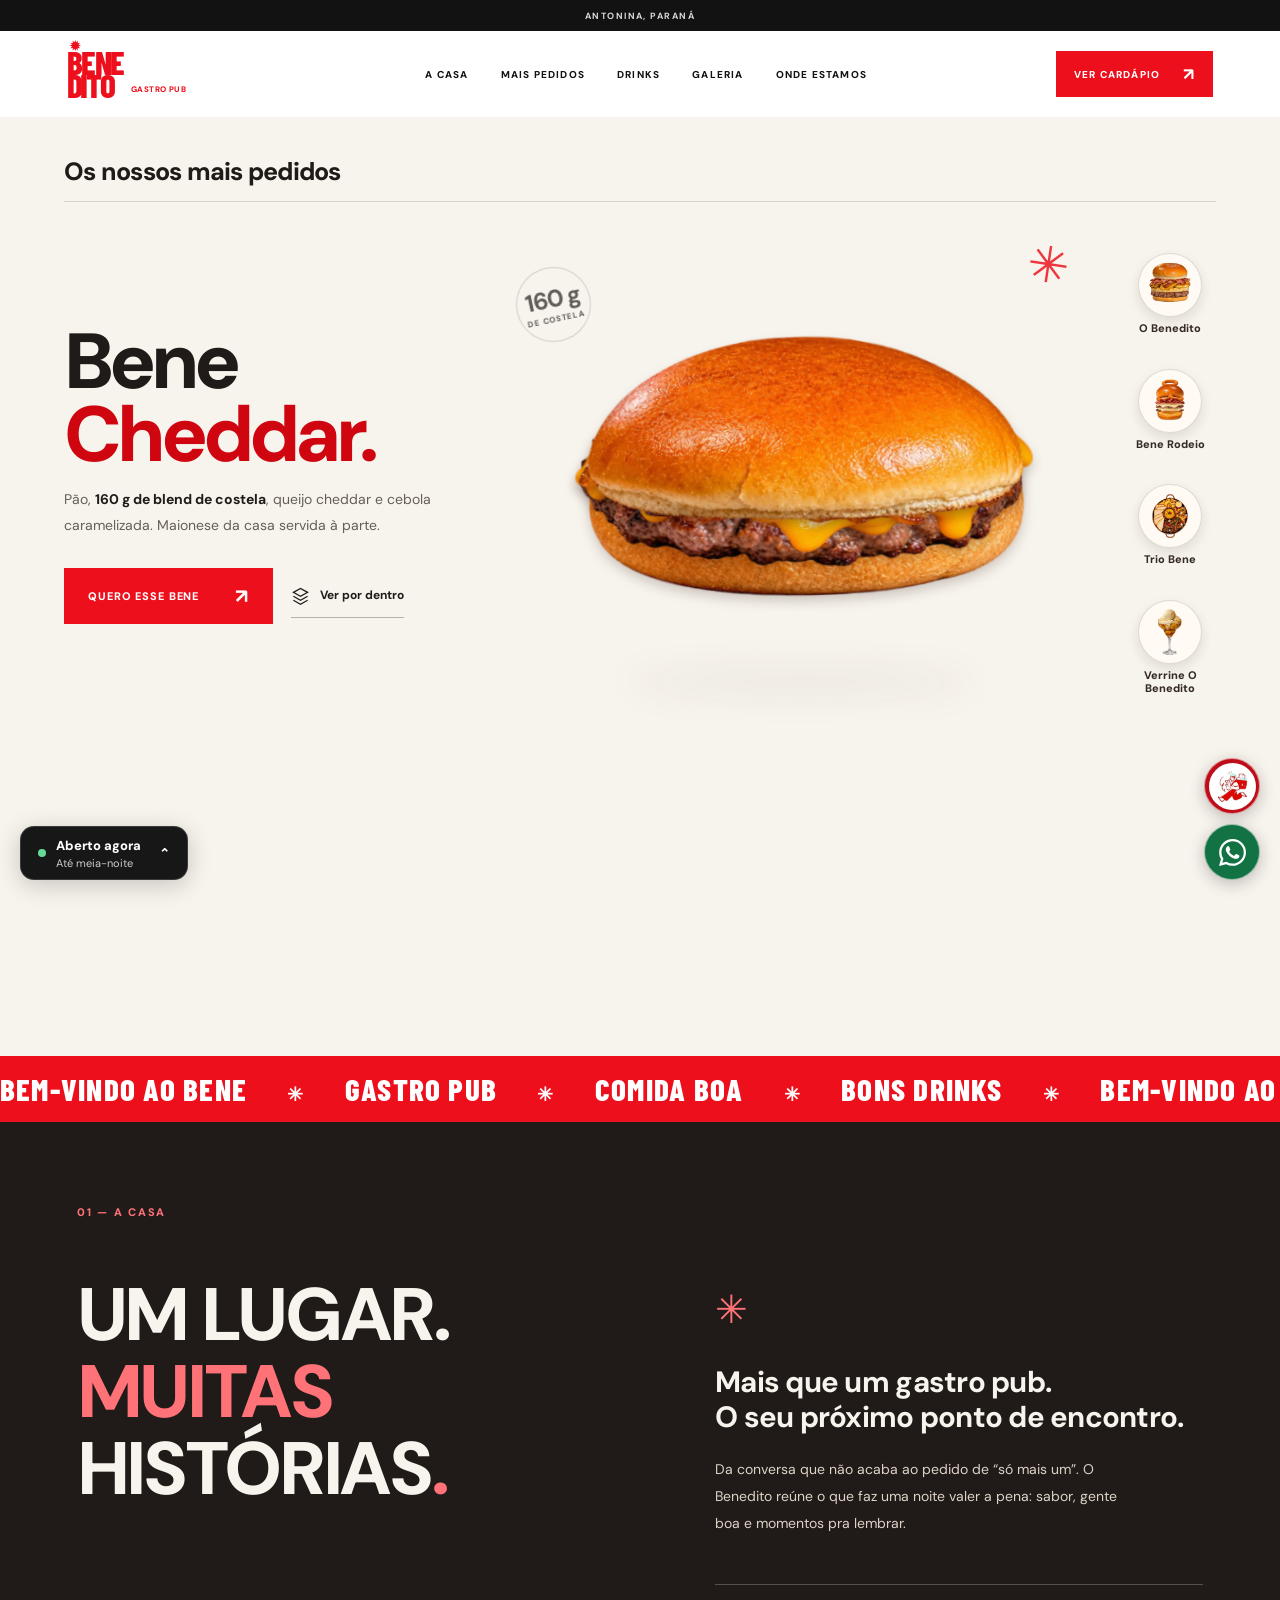
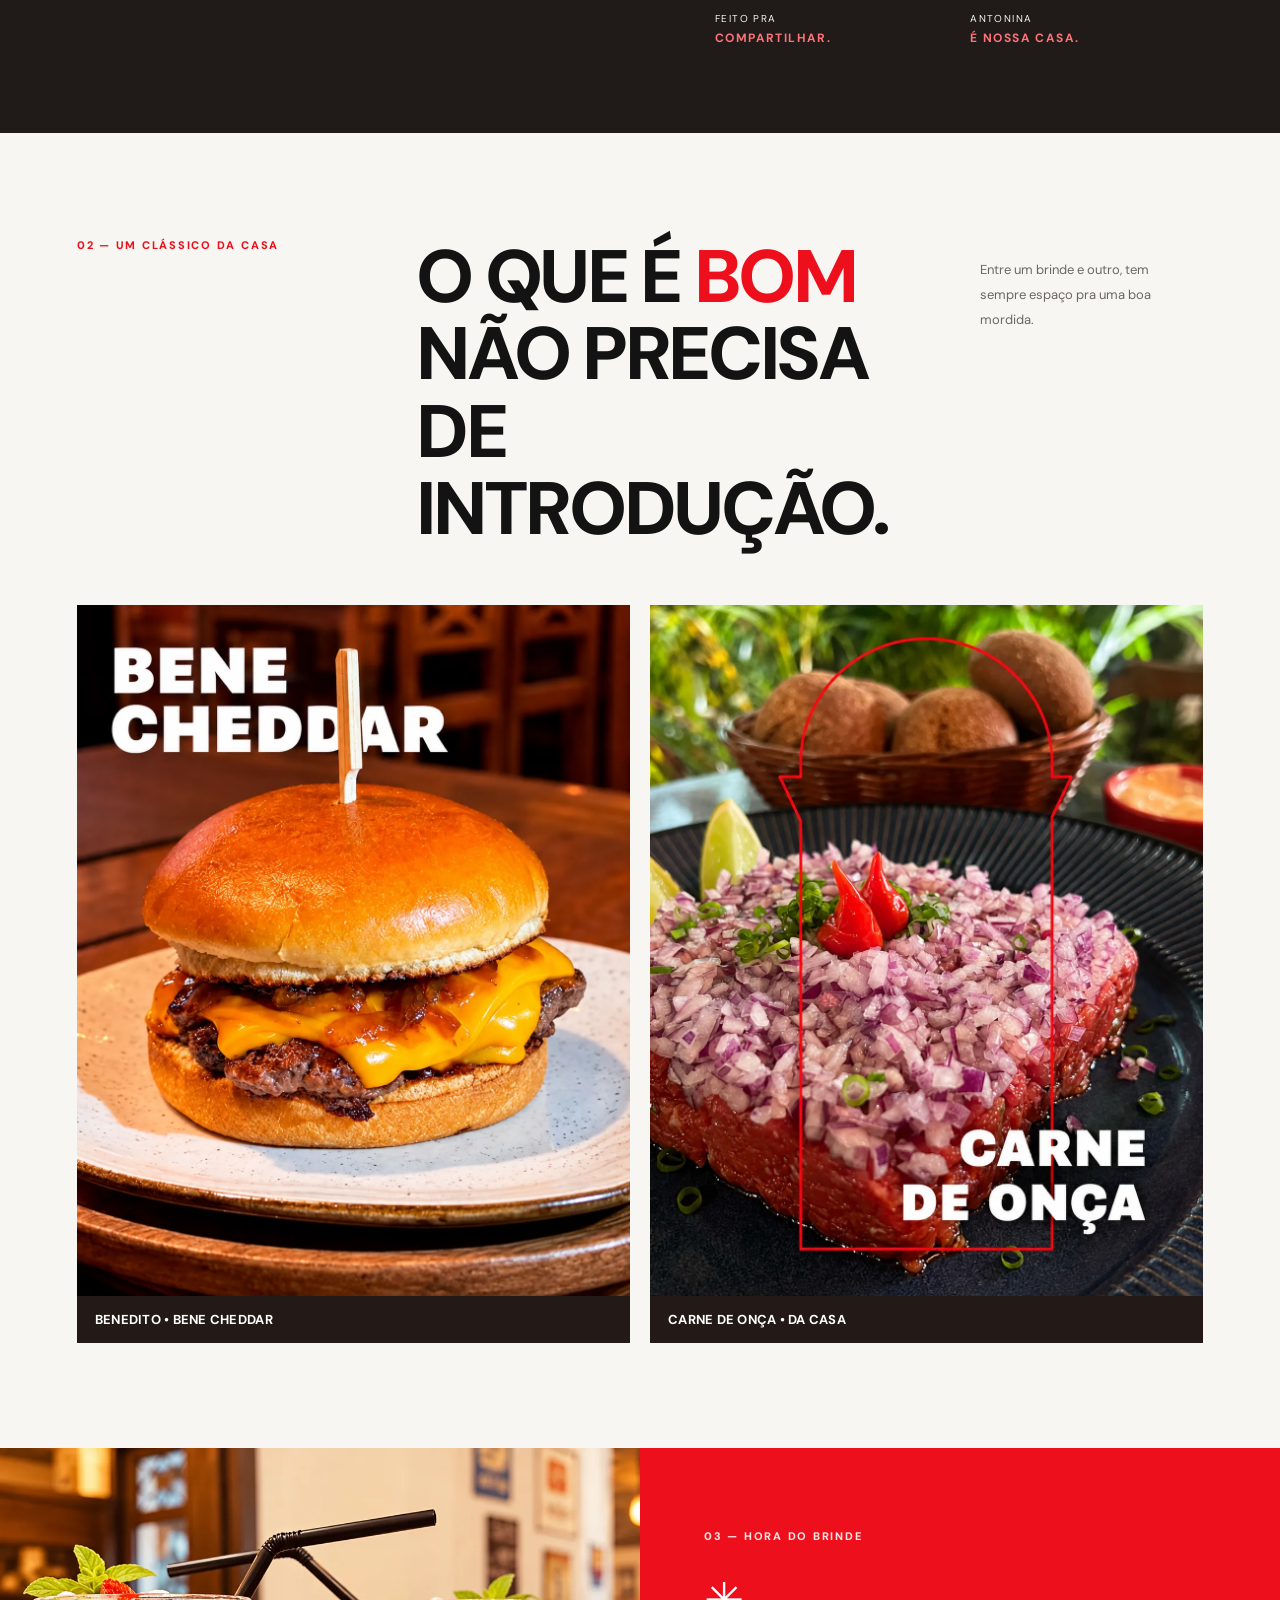
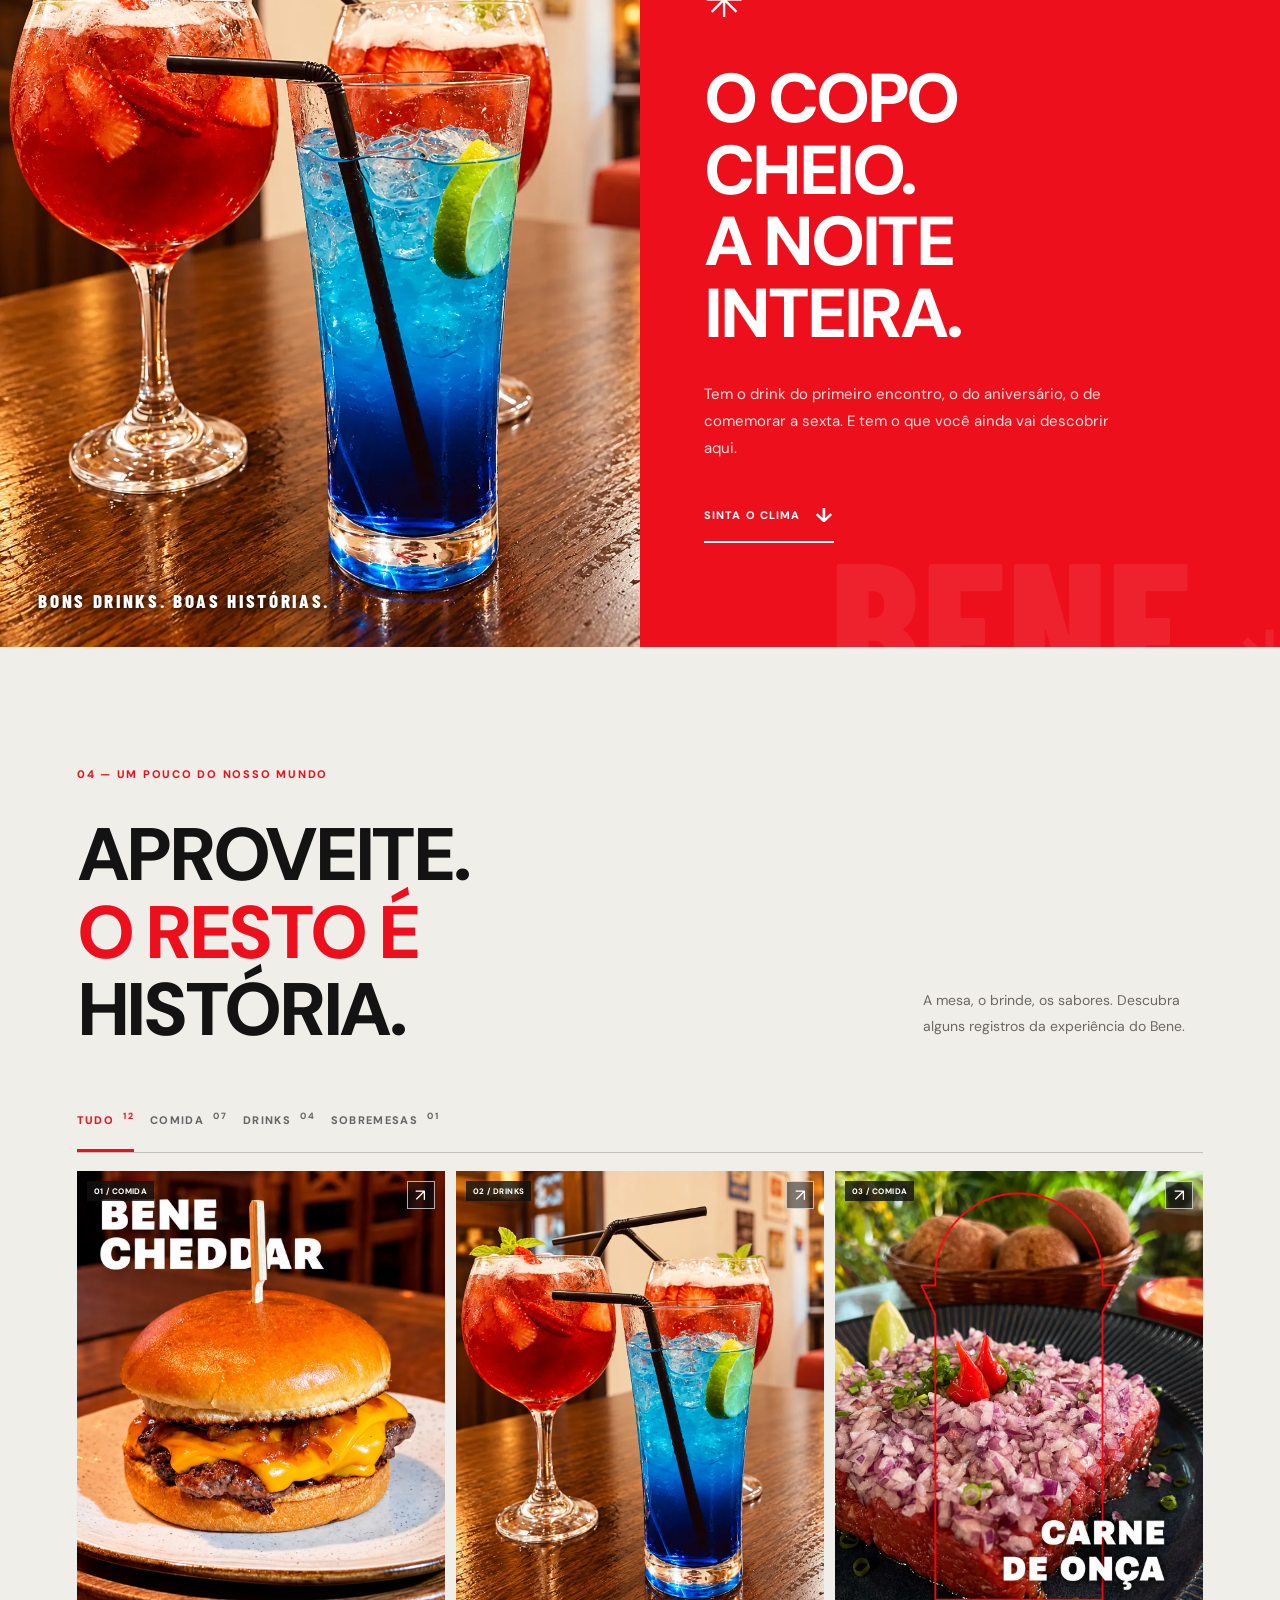
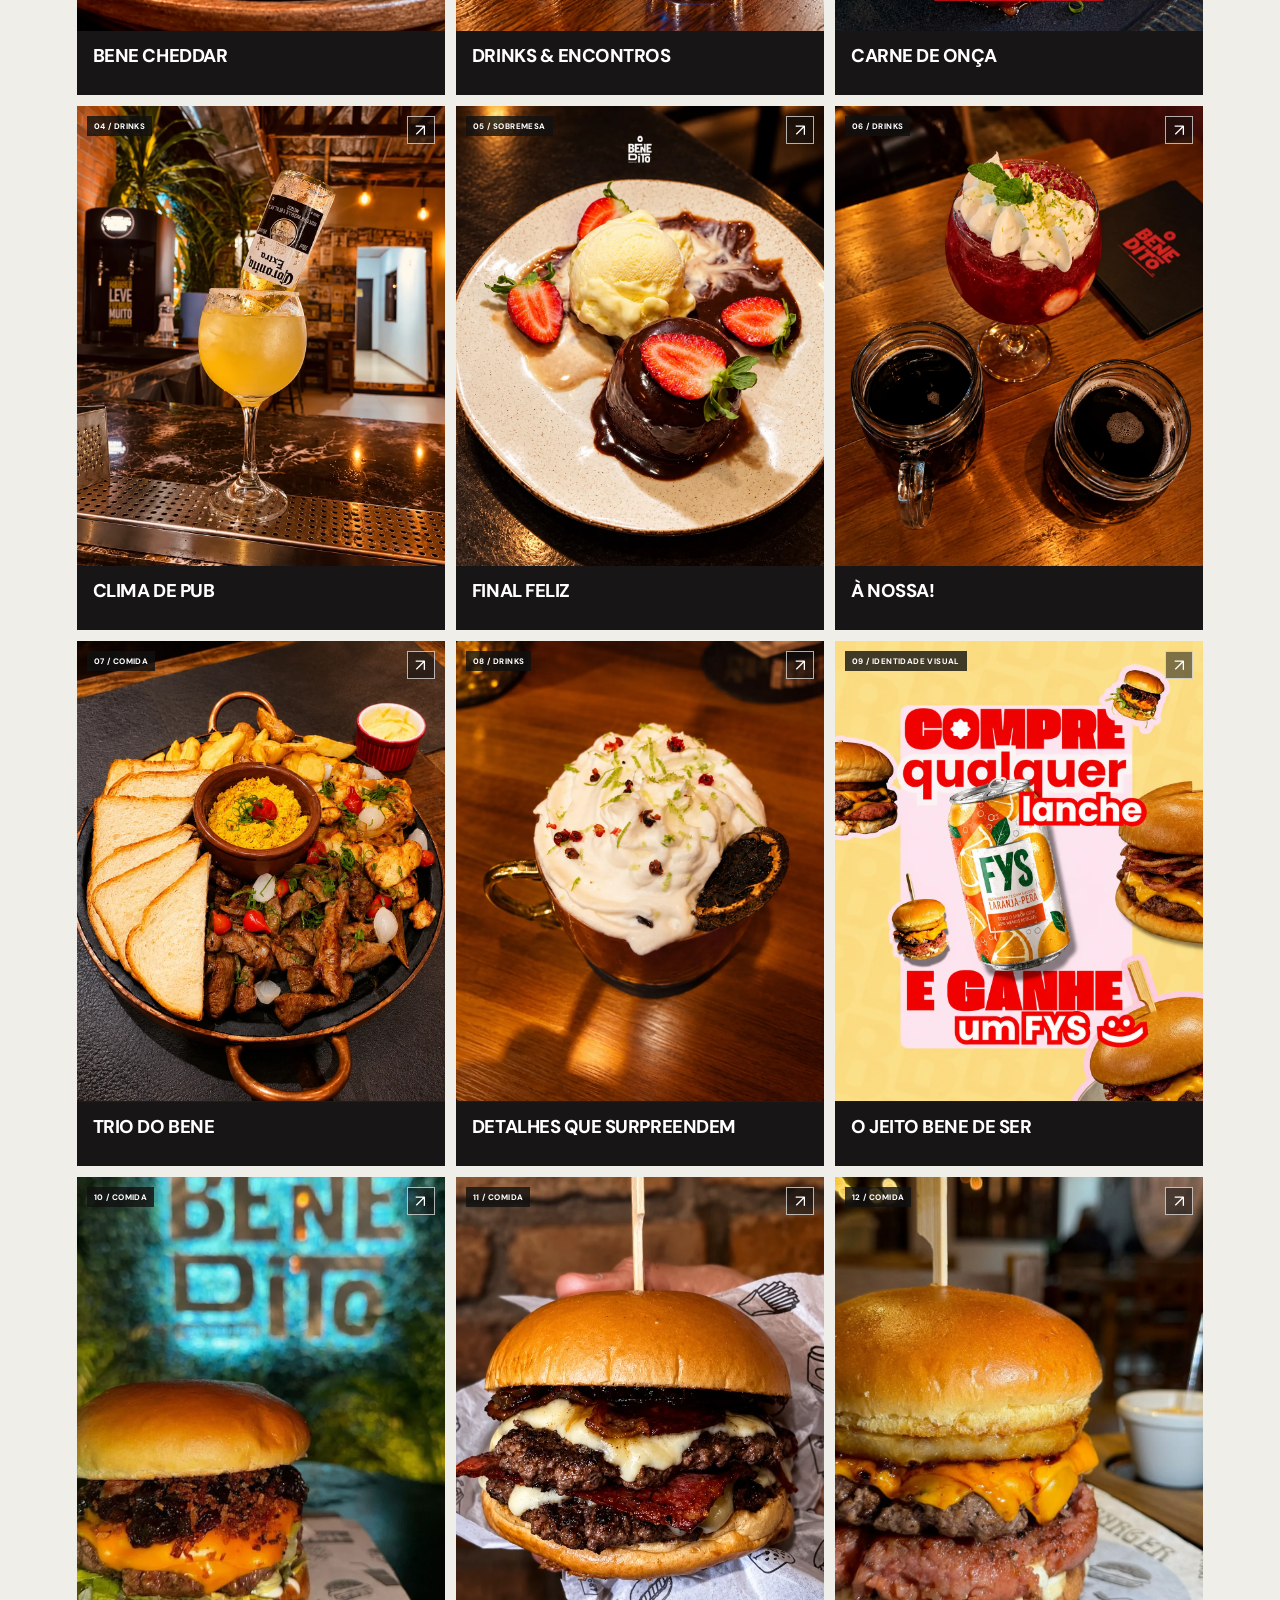
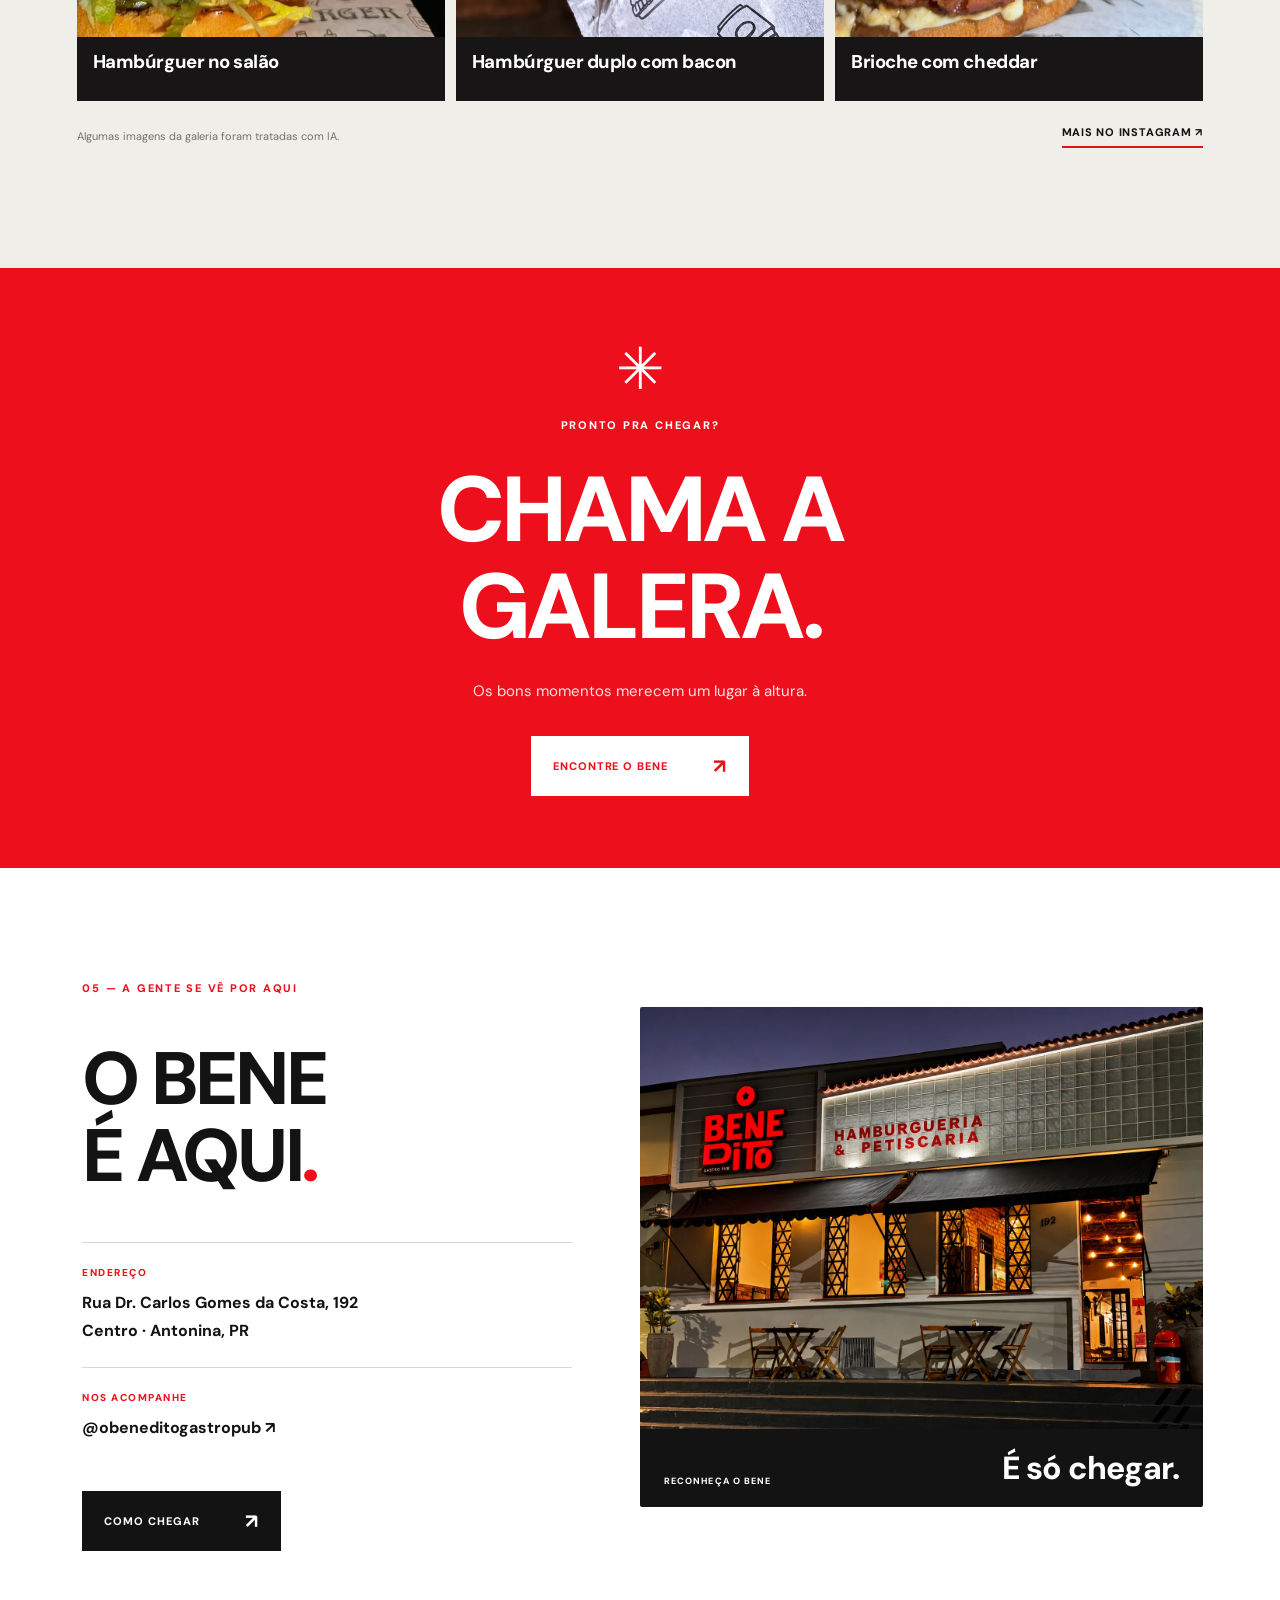
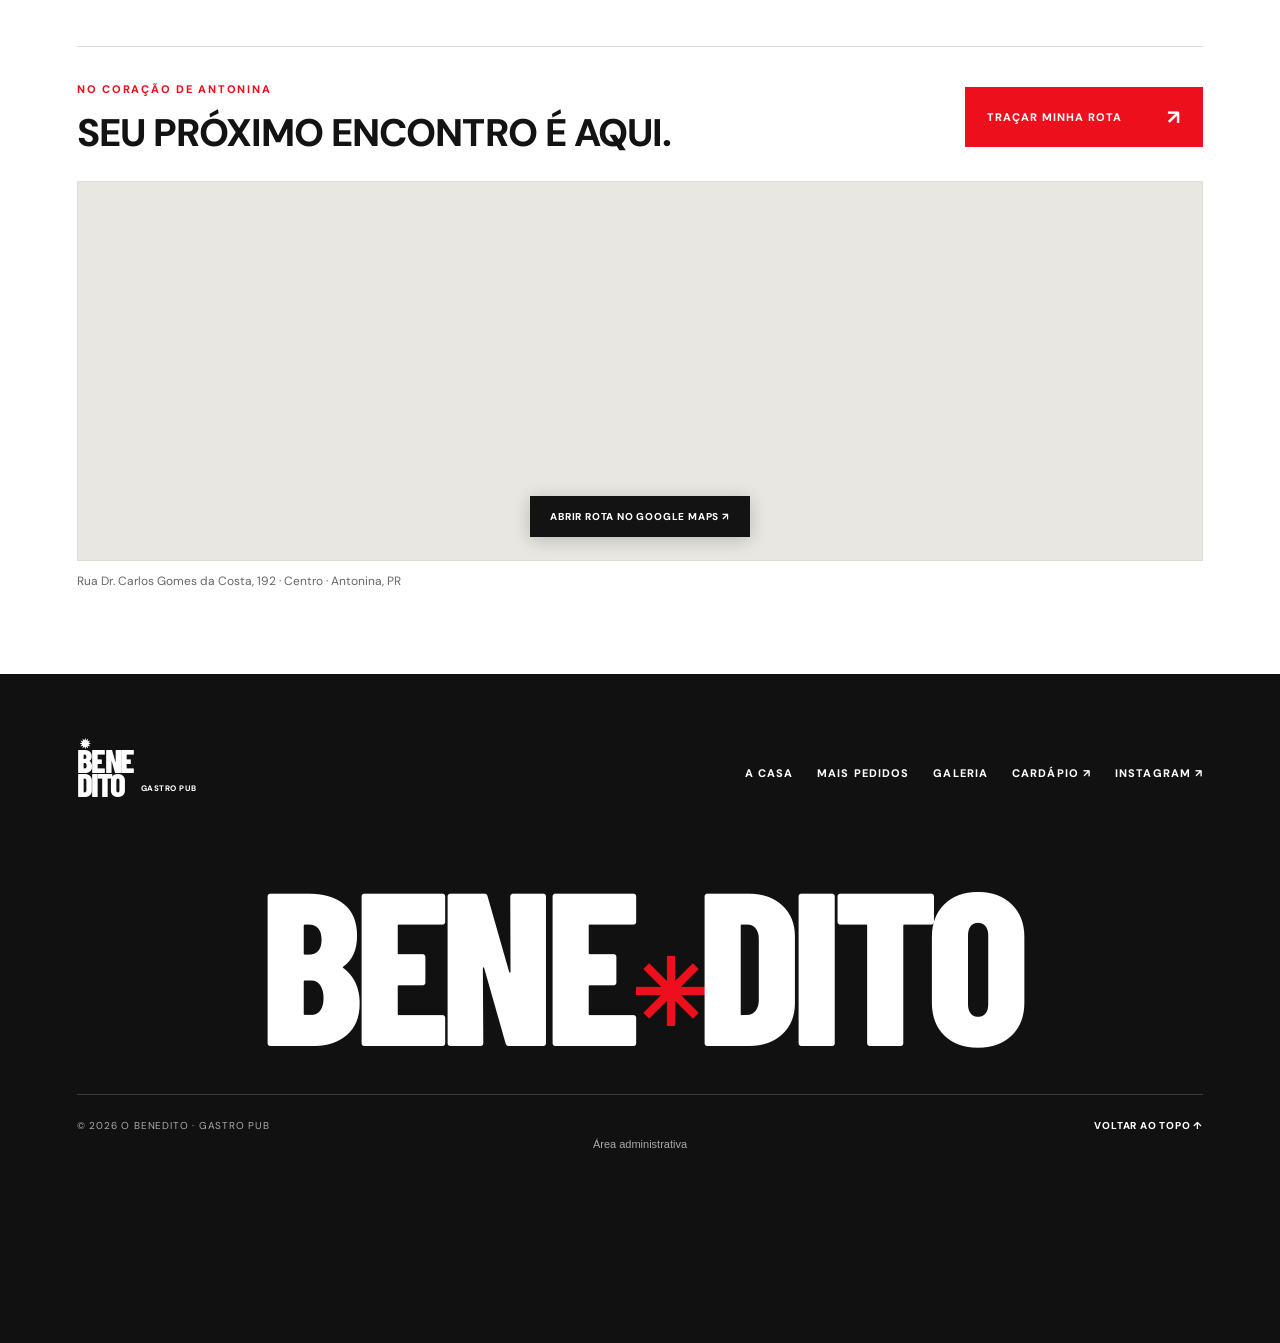
==== index.html @ 41cb0b4a "feat: add gallery framing to uploads and existing photos" ====
<!doctype html><html lang="pt-BR"><head><meta charset="UTF-8"><link rel="preload" as="image" href="assets/bene-cheddar-montado.webp" fetchpriority="high"><link rel="preload" as="image" href="assets/bene-cheddar-camadas.webp"><meta name="viewport" content="width=device-width,initial-scale=1"><meta name="description" content="Conheça os hambúrgueres, porções e drinks do O Benedito Gastro Pub em Antonina. Confira o cardápio e o delivery em Antonina e Morretes."><meta name="theme-color" content="#ed101c"><title>O Benedito — Gastro Pub em Antonina</title><style>
@font-face {
  font-family: 'Barlow Condensed';
  font-style: normal;
  font-weight: 800;
  font-display: swap;
  src: url("assets/barlow-condensed-800.ttf") format('truetype');
}
@font-face {
  font-family: 'DM Sans';
  font-style: normal;
  font-weight: 400;
  font-display: swap;
  src: url("assets/dm-sans-400.ttf") format('truetype');
}
@font-face {
  font-family: 'DM Sans';
  font-style: normal;
  font-weight: 700;
  font-display: swap;
  src: url("assets/dm-sans-700.ttf") format('truetype');
}
@font-face {
  font-family: 'DM Sans';
  font-style: normal;
  font-weight: 800;
  font-display: swap;
  src: url("assets/dm-sans-800.ttf") format('truetype');
}
:root{--red:#ed101c;--red-dark:#cf0610;--off:#f7f6f2;--white:#fff;--black:#141313;--muted:#666363;--barlow:'Barlow Condensed','Arial Narrow',Impact,sans-serif;--sans:'DM Sans',Arial,sans-serif}*{box-sizing:border-box}html{scroll-behavior:smooth;scroll-padding-top:82px}body{background:var(--off);color:var(--black);margin:0;font-family:var(--sans);-webkit-font-smoothing:antialiased}body:has(dialog[open]){overflow:hidden}h1,h2,h3,p,figure{margin:0}img{display:block;width:100%;height:100%;object-fit:cover}a{text-decoration:none;color:inherit}button{font:inherit;cursor:pointer}button:focus-visible,a:focus-visible{outline:3px solid var(--red);outline-offset:4px}::selection{background:var(--red);color:white}.location-bar{height:31px;background:#121212;color:#d9d9d9;display:flex;align-items:center;justify-content:center;gap:18px;font-size:9px;font-weight:700;letter-spacing:.16em}.topbar{height:86px;padding:0 5.2%;background:#fff;display:flex;align-items:center;justify-content:space-between;gap:35px;position:relative;z-index:20}.brand{position:relative;display:flex;align-items:center;width:170px;flex-shrink:0;color:var(--red);gap:7px}.brand strong{font-family:var(--barlow);font-weight:900;font-size:33px;letter-spacing:-.045em;line-height:.71}.brand strong span{letter-spacing:-.065em}.brand small{font-size:8px;font-weight:900;line-height:1.15;letter-spacing:.06em;align-self:flex-end;padding-bottom:3px}.brand-bullet{position:absolute;top:-15px;left:2px;font-size:15px}.nav{display:flex;gap:clamp(14px,2.5vw,41px);align-items:center}.nav a,.nav-order{font-size:10px;letter-spacing:.12em;font-weight:800;white-space:nowrap}.nav a:hover,.footer-nav a:hover{color:var(--red)}.nav-order{display:flex;align-items:center;gap:23px;padding:12px 18px;min-height:43px;background:var(--red);color:white}.nav-order span{font-size:17px}.nav-order:hover,.btn-red:hover{background:var(--red-dark)}.menu-toggle{display:none;border:0;background:transparent;width:40px;height:40px;padding:8px}.menu-toggle span{display:block;height:2px;width:25px;background:var(--black);margin:5px auto}.hero{min-height:700px;height:min(760px,calc(100vh - 117px));background:#1b100d;position:relative;color:white;isolation:isolate;display:flex;align-items:center;overflow:hidden}.hero-bg,.hero-shadow{position:absolute;inset:0}.hero-bg{z-index:-3;background-image:url("assets/bene-cheddar.webp");background-size:cover;background-position:center 45%;transform:scale(1.01)}.hero-shadow{z-index:-2;background:linear-gradient(90deg,#130a09fa 0%,#130a09ef 24%,#130a09cc 46%,#160d0b67 71%,#1a08051c),linear-gradient(0deg,#140c09b0,transparent 34%)}.hero-rail{position:absolute;top:50%;left:3.2%;font-size:10px;font-weight:800;letter-spacing:.2em;writing-mode:vertical-rl;transform:translateY(-50%) rotate(180deg);display:flex;gap:18px}.hero-rail span{color:var(--red);font-size:17px}.hero-inner{width:min(1170px,100%);margin:0 auto;padding:60px 5% 65px}.eyebrow{font-size:12px;font-weight:800;letter-spacing:.19em}.eyebrow.light{color:#f3cdcc}.eyebrow-stroke{display:inline-block;width:55px;height:2px;background:var(--red);vertical-align:middle;margin-left:10px}.hero h1{font:900 clamp(91px,10.3vw,160px)/.78 var(--barlow);letter-spacing:-.025em;margin:44px 0 36px}.hero h1 span{display:block}.hero h1 .outline{color:transparent;-webkit-text-stroke:2px #fff}.hero-inner>p{font-size:15px;line-height:1.8;max-width:470px;color:#eee1db}.hero-actions{display:flex;align-items:center;gap:36px;margin-top:36px}.btn{display:inline-flex;align-items:center;gap:45px;justify-content:space-between;padding:17px 22px;min-height:58px;font-size:11px;font-weight:800;letter-spacing:.09em;transition:.2s transform,.2s background;white-space:nowrap}.btn:hover{transform:translateY(-2px)}.btn span{font-size:20px}.btn-red{background:var(--red);color:white}.btn-text{font-size:11px;font-weight:800;letter-spacing:.13em}.btn-text:hover{color:#ffa5a7}.hero-bottom{position:absolute;bottom:25px;left:5%;right:5%;display:flex;justify-content:space-between;font-size:10px;font-weight:800;letter-spacing:.13em}.hero-bottom span span{margin-left:14px}.ticker{background:var(--red);color:white;height:66px;overflow:hidden;display:flex;align-items:center}.ticker-track{font:800 31px var(--barlow);letter-spacing:.04em;white-space:nowrap;min-width:2000px;animation:marquee 32s linear infinite}.ticker b{font-size:19px;padding:0 33px}@keyframes marquee{to{transform:translateX(-38%)}}.section{padding:105px max(6%,calc((100vw - 1300px)/2))}.sec-marker{font-size:11px;color:var(--red);font-weight:800;letter-spacing:.16em}.sec-marker.inverse{color:#ff7278}.concept-grid{display:grid;grid-template-columns:1.1fr 1fr;gap:9%;padding-top:57px}.concept h2,.iconic h2,.gallery h2,.visit h2{font:900 clamp(66px,7.6vw,118px)/.84 var(--barlow);letter-spacing:-.023em}.concept h2 span,.iconic h2 span,.gallery h2 span{color:var(--red)}.period{color:var(--red)}.concept-right{padding-top:8px}.tiny-symbol{font-size:39px;color:var(--red)}.concept h3{font:700 clamp(24px,2.3vw,33px)/1.25 var(--barlow);margin:30px 0 20px;letter-spacing:0}.concept-right>p{line-height:1.95;color:#63605c;font-size:14px;max-width:420px}.concept-stats{margin-top:47px;padding-top:25px;border-top:1px solid #ccc8c4;display:grid;grid-template-columns:1fr 1fr;gap:22px;font-size:10px;letter-spacing:.14em;line-height:1.8}.concept-stats strong{color:var(--red);font-size:12px}.signature{display:grid;grid-template-columns:49% 51%;background:#121212;color:#fff;min-height:750px}.signature-copy{padding:93px 11% 47px 14%;display:flex;flex-direction:column;align-items:flex-start}.signature h2{font:900 clamp(75px,8vw,130px)/.83 var(--barlow);letter-spacing:-.02em;margin:70px 0 33px}.signature h2 em{font-style:normal;color:var(--red)}.signature-copy>p{max-width:410px;line-height:1.85;color:#d2cfce;font-size:15px}.under-link{display:inline-flex;align-items:center;gap:35px;border-bottom:2px solid var(--red);font-size:11px;font-weight:800;letter-spacing:.1em;padding:8px 0 11px;margin-top:30px}.under-link span{font-size:20px}.signature-bottom{margin-top:auto;padding-top:35px;font-size:10px;letter-spacing:.17em;color:#aaa}.signature-bottom span{color:var(--red);margin-left:17px}.signature-media{min-height:730px;position:relative;overflow:hidden}.signature-media img{filter:saturate(.97);object-position:center 51%}.image-stamp{background:var(--red);color:white;position:absolute;top:53px;left:-64px;border-radius:50%;width:140px;height:140px;display:grid;place-content:center;text-align:center;font:800 16px/.99 var(--barlow);transform:rotate(-14deg)}.image-stamp i{font-size:32px;font-style:normal}.media-label{position:absolute;bottom:25px;right:28px;color:white;font:800 15px var(--barlow);letter-spacing:.16em;text-shadow:0 1px 6px black}.iconic-head{display:grid;grid-template-columns:1fr 1.7fr .7fr;gap:20px;align-items:start}.iconic h2{font-size:clamp(61px,6.2vw,95px)}.iconic-head>p{font-size:13px;color:#6b6862;line-height:1.9;max-width:200px;margin-top:20px}.iconic-cards{display:grid;grid-template-columns:1.1fr .9fr;gap:20px;margin-top:58px}.iconic-cards figure{position:relative;height:620px;overflow:hidden;background:#231a17}.iconic-main img{object-position:center center}.iconic-alt img{object-position:center 52%}.iconic-cards figcaption{position:absolute;bottom:22px;left:24px;font:800 15px var(--barlow);color:white;letter-spacing:.13em;text-shadow:0 2px 7px black}.drinks-section{display:grid;grid-template-columns:1fr 1fr;min-height:780px;background:var(--red);color:white}.drinks-cover{position:relative;overflow:hidden}.drinks-cover img{object-position:center 50%}.drinks-cover-label{position:absolute;bottom:35px;left:6%;right:6%;font:800 19px var(--barlow);letter-spacing:.14em;text-shadow:0 1px 6px black}.drinks-copy{padding:81px 12% 70px 11%;position:relative;overflow:hidden}.drinks-copy .sec-marker{color:#ffe4e2}.drinks-asterisk{display:block;font-size:48px;margin:26px 0 0}.drinks-copy h2{font:900 clamp(71px,7vw,109px)/.86 var(--barlow);letter-spacing:-.02em;margin:31px 0}.drinks-copy h2 em{font-style:normal;color:transparent;-webkit-text-stroke:2px white}.drinks-copy>p{max-width:425px;line-height:1.8;font-size:15px;color:#ffe0db}.drinks-copy .under-link{border-color:white}.drinks-noise{position:absolute;bottom:-90px;right:-25px;font:900 15vw var(--barlow);color:#ffffff14;pointer-events:none}.drinks-noise span{font-size:7vw}.gallery{background:#f0eee9;padding-top:120px;padding-bottom:120px}.gallery-top{display:grid;grid-template-columns:1fr 280px;gap:30px;align-items:end}.gallery h2{font-size:clamp(69px,7vw,106px);margin-top:35px}.gallery-top>p{font-size:14px;line-height:1.9;color:#6b6763;padding-bottom:8px}.filters{display:flex;gap:28px;margin:56px 0 18px;border-bottom:1px solid #c5c0bc;overflow-x:auto}.filters button{color:#666;background:transparent;border:0;border-bottom:3px solid transparent;font-weight:800;letter-spacing:.12em;font-size:11px;padding:0 0 17px;white-space:nowrap;min-height:48px}.filters button.selected{color:var(--red);border-bottom-color:var(--red)}.filters sup{font-size:9px;color:inherit;margin-left:5px}.gallery-grid{display:grid;grid-template-columns:repeat(3,1fr);grid-auto-flow:dense;grid-auto-rows:305px;gap:11px}.gallery-tile{border:0;padding:0;position:relative;background:#251b1b;overflow:hidden;color:white;text-align:left}.gallery-tile.large{grid-row:span 2}.gallery-tile[hidden]{display:none}.gallery-grid.filtered .gallery-tile.large{grid-row:span 1}.gallery-tile img{transition:transform .55s;filter:brightness(.9)}.gallery-tile:hover img{transform:scale(1.06)}.gallery-tile:after{content:'';position:absolute;inset:0;background:linear-gradient(0deg,#120b0bae,transparent 54%)}.gallery-tile strong,.gallery-tile .g-index,.gallery-tile .g-expand{position:absolute;z-index:2}.gallery-tile strong{left:20px;right:20px;bottom:23px;font:800 clamp(25px,2.4vw,37px)/.95 var(--barlow)}.gallery-tile .g-index{top:20px;left:20px;font-size:10px;font-weight:800;letter-spacing:.1em}.gallery-tile .g-expand{right:15px;top:15px;width:36px;height:36px;border:1px solid #fffa;display:grid;place-items:center;font-size:20px}.gallery-foot{display:flex;justify-content:space-between;gap:20px;margin-top:24px;align-items:center}.gallery-foot p{font-size:11px;color:#77716c;max-width:690px;line-height:1.7}.gallery-foot a{font-weight:800;font-size:11px;letter-spacing:.07em;border-bottom:2px solid var(--red);padding-bottom:7px;white-space:nowrap}.invite{text-align:center;background:var(--red);color:white;padding:90px 20px 106px;min-height:520px}.invite-star{font-size:58px;line-height:1}.invite .sec-marker{margin-top:20px;color:white}.invite h2{font:900 clamp(100px,14vw,195px)/.72 var(--barlow);letter-spacing:-.03em;margin:55px 0 32px}.invite h2 span{color:transparent;-webkit-text-stroke:2px white}.invite>p{font-size:15px;margin:0 0 35px;color:#ffe1e1}.btn-white{background:white;color:var(--red)}.btn-white:hover{background:#efeeee}.visit{display:grid;grid-template-columns:1fr 1fr;padding-top:0;padding-bottom:0;gap:0;background:white}.visit-details{padding:113px 12% 95px 1%}.visit h2{margin:45px 0 48px}.visit h2 span{color:var(--red)}.visit-row{padding:23px 0;border-top:1px solid #ddd7d3}.visit-row small{font-size:10px;color:var(--red);letter-spacing:.15em;font-weight:800;display:block;margin-bottom:10px}.visit-row p,.visit-row a{font-size:16px;font-weight:600;line-height:1.7}.btn-dark{margin-top:27px;background:var(--black);color:white}.btn-dark:hover{background:#303030}.visit-photo{position:relative;min-height:685px}.visit-photo img{object-position:center 44%}.visit-overlay{position:absolute;bottom:30px;left:35px;right:35px;display:flex;align-items:end;justify-content:space-between;color:#fff;text-shadow:0 1px 8px #0009}.visit-overlay span{font:900 55px/.85 var(--barlow)}.visit-overlay b{font-size:50px}.footer{padding:75px 6% 28px;background:#111;color:#fff;overflow:hidden}.footer-upper{display:flex;justify-content:space-between;align-items:center;gap:30px}.footer-brand{color:white}.footer-nav{display:flex;gap:24px;flex-wrap:wrap}.footer-nav a{font-size:11px;font-weight:800;letter-spacing:.1em}.footer-big{font:900 min(18.5vw,270px)/1 var(--barlow);letter-spacing:-.045em;text-align:center;margin:55px 0 25px;white-space:nowrap;color:white}.footer-big span{color:var(--red);font-size:.42em;vertical-align:22%}.footer-bottom{display:flex;align-items:center;justify-content:space-between;border-top:1px solid #3b3b3b;padding-top:24px;color:#aaa;font-size:10px;letter-spacing:.08em;gap:20px}.footer-bottom a{color:white;font-weight:800}dialog{background:rgba(8,8,8,.99);border:0;position:fixed;max-width:none;max-height:none;width:100vw;height:100vh;margin:0;padding:70px 6% 35px;color:white}dialog::backdrop{background:#000c}.lightbox-content{height:100%;display:flex;flex-direction:column;align-items:center;justify-content:center}.lightbox-content img{max-width:min(95vw,900px);max-height:68vh;width:auto;height:auto;object-fit:contain}.lightbox-content p{font:700 26px var(--barlow);margin-top:15px;text-align:center}.lightbox-controls{display:flex;gap:20px;align-items:center;margin-top:15px}.lightbox-controls button{background:transparent;color:white;border:1px solid #666;width:43px;height:37px;font-size:20px}.lightbox-controls span{font-size:11px;letter-spacing:.1em}.lightbox-controls button:hover{background:var(--red)}#close-lightbox{position:absolute;right:25px;top:18px;border:0;background:transparent;color:white;font-size:28px}@media(min-width:1600px){.hero-bg{background-position:center 54%}}
@media(max-width:1120px){.topbar{gap:16px;padding:0 3%}.nav{gap:15px}.nav a,.nav-order{font-size:9px}.section{padding-left:5%;padding-right:5%}.signature h2{font-size:clamp(68px,7vw,95px)}.signature-copy{padding-left:9%}.drinks-copy h2{font-size:clamp(68px,7vw,105px)}.iconic-head{grid-template-columns:1fr 1.6fr}.iconic-head>p{display:none}.visit-details{padding-left:4%}}
@media(max-width:820px){.topbar{height:76px}.nav{display:none;position:absolute;top:76px;left:0;right:0;background:white;padding:12px 5% 26px;box-shadow:0 18px 28px #0002;flex-direction:column;align-items:stretch;gap:0}.nav.open{display:flex}.nav a{padding:15px 10px;border-bottom:1px solid #eee;font-size:12px}.menu-toggle{display:block}.nav-order{margin-left:auto}.hero{min-height:685px}.hero h1{font-size:clamp(84px,11vw,118px)}.concept-grid{gap:4%}.signature{grid-template-columns:1fr 1fr}.signature-copy{padding-right:5%;padding-left:7%}.signature-media{min-height:610px}.signature h2{font-size:68px}.iconic-cards figure{height:490px}.drinks-section{min-height:650px}.drinks-copy{padding:55px 7%}.drinks-copy h2{font-size:70px}.gallery-grid{grid-auto-rows:235px}.visit-photo{min-height:600px}}
@media(max-width:620px){.location-bar{font-size:8px;gap:10px}.topbar{height:68px;padding:0 5%}.brand{width:132px;transform:scale(.87);transform-origin:left center}.nav{top:68px}.nav-order{display:none}.hero{min-height:660px;height:calc(100svh - 99px);max-height:770px;align-items:end}.hero-bg{background-position:54% 39%}.hero-shadow{background:linear-gradient(0deg,#160809fc 0%,#160809ef 23%,#160809c4 51%,#16080945 83%)}.hero-rail{display:none}.hero-inner{padding:0 7% 92px}.hero h1{font-size:clamp(67px,14.7vw,102px);margin:25px 0 27px}.hero-inner>p{font-size:14px;max-width:330px}.hero-actions{gap:21px;flex-wrap:wrap;margin-top:25px}.btn{padding:15px 16px;gap:23px;min-height:51px;font-size:10px}.btn-text{font-size:10px}.hero-bottom{left:7%;right:7%;font-size:8px}.hero-bottom>span:last-child{display:none}.ticker{height:54px}.ticker-track{font-size:24px}.ticker b{padding:0 20px}.section{padding:80px 6%}.sec-marker{font-size:10px}.concept-grid{grid-template-columns:1fr;gap:35px;margin-top:27px;padding:0}.concept h2,.iconic h2,.gallery h2,.visit h2{font-size:clamp(70px,15vw,104px)}.concept h3{margin:14px 0;font-size:27px}.concept-right>p{font-size:13px}.concept-stats{margin-top:27px}.signature{grid-template-columns:1fr}.signature-copy{padding:75px 7% 75px;min-height:585px}.signature h2{font-size:clamp(86px,18vw,122px);margin:45px 0 27px}.signature-copy>p{font-size:14px}.signature-media{min-height:500px;height:540px}.image-stamp{width:105px;height:105px;top:-45px;left:auto;right:30px;font-size:12px}.iconic-head{display:block}.iconic h2{margin-top:31px;font-size:clamp(58px,12vw,84px)}.iconic-cards{grid-template-columns:1fr;gap:11px;margin-top:33px}.iconic-cards figure{height:460px}.drinks-section{grid-template-columns:1fr}.drinks-cover{height:545px}.drinks-copy{min-height:650px;padding:67px 7% 80px}.drinks-copy h2{font-size:clamp(83px,15.5vw,121px)}.drinks-noise{font-size:33vw;bottom:-40px}.gallery{padding:75px 5%}.gallery-top{grid-template-columns:1fr;gap:20px}.gallery h2{font-size:clamp(67px,13.5vw,95px)}.gallery-top>p{font-size:13px;max-width:370px}.filters{gap:19px;margin-top:28px}.filters button{font-size:10px}.gallery-grid{grid-template-columns:1fr 1fr;grid-auto-rows:200px;gap:8px}.gallery-tile strong{left:11px;right:8px;bottom:13px;font-size:clamp(20px,4.5vw,27px)}.gallery-tile .g-index{top:12px;left:11px;font-size:9px}.gallery-tile .g-expand{width:29px;height:29px;right:9px;top:9px}.gallery-tile.large{grid-row:span 2}.gallery-foot{align-items:flex-start;flex-direction:column}.gallery-foot p{font-size:11px}.invite{min-height:440px;padding:75px 20px}.invite h2{font-size:clamp(105px,22vw,155px);margin:43px 0 27px}.invite>p{font-size:13px}.visit{grid-template-columns:1fr;padding:0}.visit-details{padding:78px 7%}.visit h2{font-size:clamp(90px,20vw,145px)}.visit-photo{min-height:470px;height:530px}.footer{padding:58px 6% 28px}.footer-upper{flex-direction:column;align-items:flex-start;gap:38px}.footer-nav{gap:16px}.footer-nav a{font-size:9px}.footer-big{font-size:20vw;margin:40px 0}.footer-bottom{align-items:flex-start;flex-direction:column;font-size:9px}.lightbox-content img{max-width:95vw;max-height:68vh}}
@media(prefers-reduced-motion:reduce){html{scroll-behavior:auto}*,*:before,*:after{animation:none!important;transition:none!important}}

html{color-scheme:light}
@media(max-width:600px){.hero-bg{background-position:57% center}}
.gallery-tile[hidden]{display:none!important}

/* Location and real storefront photograph */
.visit-photo.visit-facade{margin:0;min-height:0;height:100%;aspect-ratio:3/2;align-self:center;overflow:hidden;border-radius:2px}
.visit-facade img{object-position:center;object-fit:cover}.facade-caption{position:absolute;bottom:0;left:0;right:0;padding:45px 28px 24px;background:linear-gradient(transparent,#000b);color:white;display:flex;justify-content:space-between;align-items:end;gap:15px}.facade-caption span{font-size:9px;letter-spacing:.12em;font-weight:800}.facade-caption strong{font:800 39px/.9 var(--barlow)}
.location-map{padding:0 6% 85px;background:white}.map-heading{display:flex;align-items:center;justify-content:space-between;gap:25px;padding:30px 0 25px;border-top:1px solid #ddd7d3}.map-heading h3{font:800 clamp(27px,3vw,43px)/1 var(--barlow);margin-top:12px}.map-heading .btn{min-width:230px}.map-preview{height:380px;position:relative;overflow:hidden;background:#e9e7e2;border:1px solid #dedbd5}.map-preview iframe{border:0;width:100%;height:100%;display:block;pointer-events:none}.map-route-overlay{position:absolute;inset:0;display:flex;align-items:flex-end;justify-content:center;padding:23px}.map-route-overlay span{background:#141313;color:white;padding:14px 20px;font-size:10px;font-weight:800;letter-spacing:.08em;box-shadow:0 3px 18px #0003}.map-route-overlay:hover span{background:var(--red)}.map-route-overlay:focus-visible{outline:3px solid var(--red);outline-offset:-4px}.map-address{font-size:12px;color:#666;margin-top:12px}
@media(max-width:650px){.visit-photo.visit-facade{height:auto;aspect-ratio:3/2;margin:0 6% 35px;width:88%;min-height:0}.facade-caption{padding:35px 18px 18px}.facade-caption strong{font-size:30px}.location-map{padding:0 6% 60px}.map-heading{align-items:flex-start;flex-direction:column;gap:20px}.map-heading .btn{width:100%}.map-preview{height:320px}.map-route-overlay span{font-size:9px;padding:13px 15px}.map-address{font-size:11px;line-height:1.6}}

/* Mobile framing: show the full photograph, including its printed title. */
html,body,#root{width:100%;max-width:100%;min-width:0}body{overflow-x:hidden}.visit,.concept-grid,.gallery-top{min-width:0}.visit>*{min-width:0}.visit{grid-template-columns:minmax(0,1fr) minmax(0,1fr)}
.visit-photo.visit-facade{height:auto;aspect-ratio:auto;min-width:0}.visit-facade img{width:100%;height:auto;object-fit:contain}.facade-caption{position:static;padding:20px 24px;background:#141313;flex-wrap:wrap}.facade-caption strong{font-size:32px}
@media(max-width:650px){
 .hero{height:auto;min-height:0;max-height:none;display:block;background:#1b100d;overflow:hidden}
 .hero-bg{inset:0 0 auto;height:125vw;max-height:none;background-size:100% auto;background-position:center top;background-repeat:no-repeat;transform:none}
 .hero-shadow{background:linear-gradient(to bottom,transparent 0%,transparent 25%,rgba(27,16,13,.15) 38%,#1b100d 60%)}
 .hero-inner{width:100%;min-width:0;padding:calc(125vw + 20px) 7% 80px}
 .hero h1{font-size:clamp(54px,14vw,90px);line-height:.88;max-width:100%;overflow-wrap:normal;letter-spacing:-.025em}
 .hero-inner>p{max-width:100%}.hero-actions{display:flex;flex-direction:column;align-items:flex-start;gap:22px}.hero-actions .btn{max-width:100%;width:100%;justify-content:space-between;gap:12px;padding-left:18px;padding-right:18px;font-size:11px}.eyebrow{max-width:100%;font-size:9px;letter-spacing:.1em}
 .visit{grid-template-columns:minmax(0,1fr)}.visit-details{min-width:0;padding:65px 7% 38px}.visit-details .btn{max-width:100%;gap:20px}.visit-photo.visit-facade{width:88%;height:auto;aspect-ratio:auto;margin:0 6% 30px}.facade-caption{align-items:flex-start;gap:12px;padding:17px;flex-direction:column}.facade-caption strong{font-size:30px}.map-heading .btn{min-width:0;max-width:100%;gap:14px}
}

/* Readable typography and intrinsic sizing, including font fallback. */
:root{--sans:'DM Sans',Arial,sans-serif}
html{width:100%;overflow-x:clip}body{width:100%;max-width:none;min-width:0;overflow-x:clip}main,header,footer,section{min-width:0;max-width:100%}main{width:100%}img{max-width:100%}h1,h2,h3{overflow-wrap:break-word}
.hero h1,.concept h2,.iconic h2,.gallery h2,.visit h2,.signature h2,.drinks-copy h2,.invite h2{font-family:var(--sans);font-weight:800;font-style:normal;letter-spacing:-.045em;line-height:1.04;font-size:clamp(36px,5.8vw,82px)}
.hero h1 .outline,.invite h2 span,.drinks-copy h2 em{color:inherit;-webkit-text-stroke:0;font-style:normal}
.invite h2{font-size:clamp(42px,7.2vw,100px);line-height:1.06;margin:30px auto 24px;max-width:900px}.invite h2 span{display:block}.invite{min-height:0;padding:72px 6%}.concept h3,.gallery-tile strong,.facade-caption strong,.map-heading h3,.lightbox-content p{font-family:var(--sans);line-height:1.2;letter-spacing:-.025em}
.concept-grid,.signature,.iconic-cards,.drinks-section,.gallery-top,.gallery-grid,.visit{min-width:0}.concept-grid>*,.signature>*,.iconic-cards>*,.drinks-section>*,.gallery-top>*,.gallery-grid>*,.visit>*{min-width:0}
.signature{grid-template-columns:minmax(0,1fr) minmax(0,1fr)}.gallery-top{grid-template-columns:minmax(0,1fr) minmax(0,280px)}
.concept h2{max-width:100%}.signature h2,.drinks-copy h2{font-size:clamp(36px,5.4vw,74px)}.signature-copy,.drinks-copy{padding-left:10%;padding-right:10%}.signature-copy{min-height:0}
.gallery-grid{grid-template-columns:repeat(3,minmax(0,1fr));grid-auto-rows:auto;align-items:stretch}.gallery-tile,.gallery-tile.large,.gallery-grid.filtered .gallery-tile.large{grid-row:auto;display:flex;flex-direction:column;min-width:0;background:#171515}.gallery-tile img{height:auto;aspect-ratio:4/5;object-fit:contain;background:#221b18;filter:none}.gallery-tile:hover img{transform:none}.gallery-tile::after{display:none}.gallery-tile strong{position:static;display:block;font:800 clamp(15px,1.45vw,21px)/1.25 var(--sans);padding:14px 16px;min-height:64px;max-width:100%;overflow-wrap:break-word}.gallery-tile .g-index{top:10px;left:10px;background:#111c;padding:5px 7px;font-size:8px;letter-spacing:.05em}.gallery-tile .g-expand{top:10px;right:10px;background:#1118;width:28px;height:28px;font-size:17px}
.iconic-cards{grid-template-columns:repeat(2,minmax(0,1fr))}.iconic-cards figure{height:auto;display:flex;flex-direction:column}.iconic-cards img{height:auto;aspect-ratio:4/5;object-fit:contain}.iconic-cards figcaption{position:static;padding:14px 18px;font:700 13px/1.4 var(--sans);letter-spacing:.02em;text-shadow:none}
.footer-big{font-family:var(--barlow);font-size:min(17vw,230px)}.btn{max-width:100%;white-space:normal;text-align:left}.filters{max-width:100%;flex-wrap:wrap;overflow:visible;gap:16px}.under-link{max-width:100%;gap:15px;line-height:1.5}.ticker-track{min-width:0;flex-shrink:0}.location-bar{padding:0 12px}.visit-row a{overflow-wrap:anywhere}
@media(max-width:820px){.concept-grid{grid-template-columns:1fr;gap:28px}.signature,.drinks-section{grid-template-columns:1fr}.signature-copy,.drinks-copy{padding:65px 7%;min-height:0}.signature-media{height:auto;min-height:0}.signature-media img{height:auto;max-height:none}.signature h2,.drinks-copy h2{font-size:clamp(40px,8vw,66px)}.drinks-cover{height:auto}.drinks-cover img{height:auto}.drinks-noise{display:none}.gallery-top{grid-template-columns:1fr}.iconic-head{display:block}.iconic-head>p{display:block;max-width:420px}.visit{grid-template-columns:1fr}.visit-details{padding:65px 7% 35px}.visit-photo.visit-facade{width:86%;margin:0 7% 30px}.footer-upper{flex-direction:column;align-items:flex-start}}
@media(max-width:650px){
 .hero h1,.concept h2,.iconic h2,.gallery h2,.visit h2,.signature h2,.drinks-copy h2{font-size:clamp(31px,9.8vw,54px);line-height:1.06;letter-spacing:-.045em;max-width:100%}
 .hero h1{font-size:clamp(31px,9.3vw,52px)}.hero-inner{padding-top:calc(125vw + 20px)}.hero h1 span{max-width:100%}.eyebrow-stroke{width:30px;margin-left:6px}.hero-bottom{letter-spacing:.05em}
 .section{padding:60px 7%}.concept-grid{padding-top:0;margin-top:30px}.concept h3{font:700 23px/1.3 var(--sans)}.concept-stats{grid-template-columns:repeat(2,minmax(0,1fr));gap:12px;letter-spacing:.04em}.concept-stats strong{font-size:11px}.signature h2{margin:28px 0 24px}.drinks-copy h2{margin:25px 0}.signature-bottom{line-height:1.6;letter-spacing:.08em}.image-stamp{display:none}.iconic-cards{grid-template-columns:1fr;margin-top:28px;gap:18px}.iconic h2{margin-top:25px}.iconic-cards figure{height:auto}
 .gallery h2{margin-top:24px}.gallery-grid{grid-template-columns:repeat(2,minmax(0,1fr));gap:10px}.gallery-tile img{aspect-ratio:4/5}.gallery-tile strong{font-size:13px;padding:11px 10px;min-height:56px}.gallery-tile .g-index{left:6px;top:6px;padding:4px;font-size:7px}.gallery-tile .g-expand{right:6px;top:6px;width:23px;height:23px;font-size:15px}.gallery-foot{align-items:flex-start;flex-direction:column}.gallery-foot p{max-width:100%}.filters{gap:12px;margin-top:28px}.filters button{font-size:9px;letter-spacing:.03em;padding-bottom:10px}.filters sup{margin-left:2px;font-size:7px}
 .invite{padding:60px 7%}.invite h2{font-size:clamp(34px,10.7vw,58px);line-height:1.08;max-width:100%;margin:26px 0 22px}.invite-star{font-size:42px}.invite>p{font-size:14px;line-height:1.6}.invite .btn{display:inline-flex;min-width:0;gap:22px}.invite .sec-marker{font-size:9px;letter-spacing:.12em}
 .visit.section{padding:0}.visit h2{font-size:clamp(38px,12vw,64px);margin:25px 0 30px}.visit-row p,.visit-row a{font-size:14px}.facade-caption strong{font-size:25px}.facade-caption span{font-size:8px}.footer{padding:45px 7% 24px}.footer-nav{gap:15px;line-height:1.5}.footer-bottom{align-items:flex-start;flex-direction:column;line-height:1.7}.map-heading h3{font-size:25px;line-height:1.18}.map-heading .btn{min-width:0}.sec-marker{font-size:9px;letter-spacing:.1em}.lightbox-content p{font-size:20px}
}
@media(max-width:360px){.gallery-grid{grid-template-columns:1fr}.gallery-tile strong{min-height:0}.filters{gap:10px}.hero h1{font-size:30px}.invite h2{font-size:32px}}

/* Bene Cheddar — photographic layers, perspective and native scroll. */
.burger-hero{--bene-paper:#f7f4ed;--bene-ink:#201b19;--open:0;position:relative;background:var(--bene-paper);color:var(--bene-ink);isolation:isolate;scroll-margin-top:0}
.burger-pin{position:relative;max-width:1600px;margin:auto;padding:40px 5.5% 26px;min-height:640px;display:flex;flex-direction:column;justify-content:center}
.burger-hero.is-ready{height:calc(100svh + 740px)}
.is-ready .burger-pin{position:sticky;top:0;height:calc(100svh - 117px);min-height:640px;max-height:900px}
.bene-topline{display:flex;justify-content:space-between;align-items:center;gap:16px;font-size:10px;font-weight:800;letter-spacing:.15em;text-transform:uppercase;padding-bottom:16px;border-bottom:1px solid #201b1926}
.bene-topline span:first-child{display:flex;align-items:center;gap:8px}
.bene-topline i{height:7px;width:7px;background:var(--red);border-radius:50%}
.bene-topline span:last-child{color:#69615d;font-size:9px;letter-spacing:.12em}
.bene-grid{display:grid;grid-template-columns:minmax(0,.92fr) minmax(0,1.3fr);align-items:center;gap:2%;flex:1;min-height:0}
.bene-story{position:relative;z-index:3;padding:28px 0}
.bene-kicker{font-size:11px;font-weight:800;letter-spacing:.13em;color:var(--red);margin-bottom:17px}
.bene-story h1{font-family:var(--sans);font-size:clamp(54px,6.3vw,96px);font-weight:800;line-height:.96;letter-spacing:-.065em;margin:0 0 24px;overflow-wrap:normal}
.bene-story h1 span{display:block;white-space:nowrap}
.bene-story h1 span:last-child{color:var(--red)}
.bene-intro{font-size:clamp(17px,1.6vw,23px);font-weight:700;line-height:1.4;letter-spacing:-.03em;margin-bottom:16px}
.bene-description{max-width:380px;font-size:14px;line-height:1.8;color:#665e58}
.bene-description strong{font-weight:700;color:var(--bene-ink)}
.bene-actions{display:flex;align-items:flex-start;flex-direction:column;gap:18px;margin-top:30px}
.bene-order{display:inline-flex;align-items:center;justify-content:space-between;gap:36px;padding:18px 24px;min-height:54px;max-width:100%;background:var(--red);color:#fff;font-size:11px;font-weight:800;letter-spacing:.08em;transition:background .2s,transform .2s}
.bene-order:hover{background:var(--red-dark);transform:translateY(-2px)}
.bene-order span{font-size:20px;line-height:1}
.bene-toggle{display:none;align-items:center;gap:10px;min-height:44px;padding:4px 0;background:none;border:0;border-bottom:1px solid #201b194d;color:var(--bene-ink);font-size:12px;font-weight:700}
.is-ready .bene-toggle{display:inline-flex}
.bene-toggle svg{width:19px;height:19px;flex:none;transition:transform .5s}
.bene-toggle[aria-expanded=true] svg{transform:rotate(180deg)}
.bene-toggle:hover{color:var(--red);border-color:var(--red)}
.burger-stage{position:relative;height:100%;min-height:500px;max-height:680px;perspective:1200px;touch-action:pan-y;overflow:visible;margin:0;min-width:0}
.burger-disc{position:absolute;width:76%;aspect-ratio:1;left:50%;top:50%;border-radius:50%;background:var(--red);transform:translate(-50%,-50%) scale(calc(1 - var(--open)*.28));opacity:calc(.98 - var(--open)*.94);transition:opacity .08s linear;z-index:-2}
.burger-ring{position:absolute;width:88%;aspect-ratio:1;left:50%;top:50%;border:1px solid #d9cfc2;border-radius:50%;transform:translate(-50%,-50%);opacity:calc(.8 - var(--open)*.5);z-index:-1}
.burger-spark{position:absolute;right:5%;top:7%;font-size:50px;line-height:1;color:var(--red);transform:rotate(calc(var(--open)*50deg));opacity:calc(1 - var(--open))}
.burger-weight{position:absolute;z-index:7;left:2%;top:12%;width:75px;height:75px;border:1px solid #201b1940;border-radius:50%;background:var(--bene-paper);display:flex;flex-direction:column;align-items:center;justify-content:center;transform:rotate(-12deg);opacity:calc(1 - var(--open)*1.8);pointer-events:none}
.burger-weight b{font-size:24px;line-height:1.2;letter-spacing:-.05em}
.burger-weight small{font-size:8px;font-weight:800;letter-spacing:.09em}
.burger-shadow{position:absolute;left:50%;top:86%;width:64%;height:24px;border-radius:50%;background:#37170738;filter:blur(14px);transform:translateX(-50%) scaleX(calc(1 - var(--open)*.4));opacity:calc(1 - var(--open)*.75);z-index:-1}
.burger-stack{position:absolute;inset:0;transform-style:preserve-3d;transform:rotateX(var(--tilt-x,0deg)) rotateY(var(--tilt-y,0deg));display:none}
.is-ready .burger-stack{display:block}
.burger-layer{position:absolute;left:50%;top:50%;transform:translate(-50%,-50%);transform-origin:center;will-change:transform;pointer-events:none;filter:drop-shadow(0 7px 6px #29110a30)}
.ingredient-crop{width:100%;position:relative;overflow:hidden;display:block}
.ingredient-crop img{position:absolute;left:0;top:0;width:100%;max-width:none;height:auto;object-fit:initial;user-select:none;-webkit-user-drag:none}
.ingredient-label{position:absolute;top:50%;font-size:11px;line-height:1.35;font-weight:700;width:116px;color:var(--bene-ink);opacity:0;pointer-events:none;transform:translateY(-50%);z-index:10}
.ingredient-label span{display:block;font-size:8px;letter-spacing:.08em;color:#7b6f65;margin-bottom:3px}
.ingredient-label::after{content:'';position:absolute;top:50%;height:1px;width:24px;background:#aa8a7459}
.ingredient-label.label-left{left:0;text-align:left;padding-right:12px}
.ingredient-label.label-left::after{right:-14px}
.ingredient-label.label-right{right:0;text-align:right;padding-left:12px}
.ingredient-label.label-right::after{left:-14px}
.burger-fallback{position:absolute;inset:5% 10%;width:80%;height:90%;object-fit:contain}
.is-ready .burger-fallback{display:none}
.bene-footline{display:flex;align-items:center;justify-content:space-between;gap:20px;border-top:1px solid #201b1926;padding-top:18px;margin-top:10px}
.bene-scroll-cue{display:flex;align-items:center;gap:12px;font-size:9px;font-weight:800;letter-spacing:.12em}
.bene-scroll-cue svg{width:16px;height:20px;flex:none}
.bene-progress{display:none;width:90px;height:2px;background:#201b1926;overflow:hidden}
.bene-progress span{display:block;width:100%;height:100%;background:var(--red);transform-origin:left;transform:scaleX(var(--open))}
.is-ready .bene-progress{display:block}
.bene-footline small{font-size:9px;color:#796f65}
.bene-sr-only{position:absolute;width:1px;height:1px;overflow:hidden;clip-path:inset(50%);white-space:nowrap}
.burger-hero button:focus-visible,.burger-hero a:focus-visible{outline:3px solid #251d18;outline-offset:5px}
@media(min-width:1600px){.bene-story h1{font-size:104px}}
@media(max-width:1100px) and (min-width:761px){.burger-pin{padding-left:4%;padding-right:4%}.bene-grid{grid-template-columns:minmax(0,1fr) minmax(0,1.2fr);gap:2%}.bene-story h1{font-size:clamp(48px,6.2vw,70px)}.ingredient-label{width:90px;font-size:10px}.ingredient-label::after{width:12px}.bene-description{font-size:13px;max-width:300px}.burger-stage{min-height:470px}}
@media(max-width:760px){
 .burger-pin{padding:22px 6% 22px;min-height:0}
 .burger-hero.is-ready{height:calc(100svh + 630px)}
 .is-ready .burger-pin{height:auto;min-height:0;max-height:none;padding-top:16px}
 .bene-topline{font-size:8px;letter-spacing:.1em;padding-bottom:12px;gap:12px}
 .bene-topline span:last-child{font-size:8px;letter-spacing:.04em}
 .bene-grid{grid-template-columns:1fr;gap:0;display:flex;flex-direction:column;align-items:stretch}
 .bene-story{padding:22px 0 0;display:grid;grid-template-columns:minmax(0,1fr) auto;gap:0 12px;align-items:center}
 .bene-kicker{font-size:9px;letter-spacing:.11em;margin-bottom:11px;grid-column:1/-1}
 .bene-story h1{font-size:clamp(40px,11.5vw,70px);line-height:.93;letter-spacing:-.055em;margin-bottom:0;grid-column:1/-1}
 .bene-intro{font-size:14px;line-height:1.4;margin:13px 0 0;grid-column:1/-1}
 .bene-description{display:none}
 .bene-actions{grid-column:1/-1;flex-direction:row;align-items:center;justify-content:space-between;gap:10px;margin-top:16px}
 .bene-order{font-size:9px;letter-spacing:.03em;padding:12px 14px;min-height:45px;gap:14px}
 .bene-toggle{font-size:10px;gap:6px;line-height:1.3;text-align:left;max-width:140px}
 .bene-toggle svg{width:17px;height:17px}
 .burger-stage{height:clamp(340px,45svh,430px);min-height:340px;width:100%;margin-top:12px}
 .burger-disc{width:78%}.burger-ring{width:94%}
 .burger-weight{left:0;top:10%;width:57px;height:57px}.burger-weight b{font-size:19px}.burger-weight small{font-size:6px}
 .burger-spark{right:2%;top:9%;font-size:34px}
 .burger-shadow{top:90%;height:16px}
 .ingredient-label{width:80px;font-size:9px;line-height:1.35}
 .ingredient-label span{font-size:7px;margin-bottom:2px;letter-spacing:.03em}
 .ingredient-label::after{width:10px}
 .ingredient-label.label-left{padding-right:3px;left:-2px}.ingredient-label.label-left::after{right:-5px}
 .ingredient-label.label-right{padding-left:3px;right:-2px}.ingredient-label.label-right::after{left:-5px}
 .bene-footline{margin-top:4px;padding-top:12px;gap:10px}
 .bene-scroll-cue{font-size:7px;letter-spacing:.06em;gap:7px}
 .bene-footline small{font-size:7px;text-align:right;max-width:100px}
 .bene-progress{width:45px}
}
/* Keep the full interactive scene visible on short phones. */
@media(max-width:760px) and (max-height:740px){.is-ready .burger-pin{padding-top:12px;padding-bottom:12px}.bene-topline{padding-bottom:8px}.bene-story{padding-top:14px}.bene-kicker{margin-bottom:8px;font-size:8px}.bene-story h1{font-size:clamp(38px,10.5vw,56px)}.bene-intro{font-size:12px;margin-top:10px}.bene-actions{margin-top:10px}.burger-stage{height:310px;min-height:310px;margin-top:4px}.bene-footline{padding-top:8px}.bene-order{min-height:42px}}
@media(max-width:370px){.bene-topline span:last-child{display:none}.bene-order{padding:11px 12px;font-size:8px;gap:9px}.bene-toggle{font-size:9px;max-width:112px}.bene-progress{display:none!important}.ingredient-label{width:72px;font-size:8px}}
@media(prefers-reduced-motion:reduce){.burger-hero.is-ready{height:auto}.is-ready .burger-pin{position:relative;height:auto}.burger-layer{will-change:auto}.burger-stack{transform:none!important}.bene-scroll-cue svg{display:none}}
@media(max-height:540px) and (orientation:landscape){.burger-hero.is-ready{height:auto}.is-ready .burger-pin{position:relative;height:auto;min-height:0}.bene-grid{display:grid;grid-template-columns:1fr 1fr;gap:20px}.bene-story{display:block}.bene-story h1{font-size:45px}.bene-description{display:none}.bene-actions{flex-direction:column;align-items:flex-start;gap:4px}.burger-stage{height:380px;min-height:380px}.bene-topline{font-size:8px}.bene-intro{font-size:13px}}

</style><style>/* Trio Bene — all selectors scoped, controls outside the animated scene. */
.trio-section{--tb-paper:#f7f4ed;--tb-ink:#241c18;--tb-red:#ed101c;color:var(--tb-ink);background:var(--tb-paper);padding:30px 5.5% 55px;position:relative;isolation:isolate;scroll-margin-top:24px;font-family:Arial,sans-serif}
.trio-section *{box-sizing:border-box}.trio-section button,.trio-section a{-webkit-tap-highlight-color:transparent}.trio-topline{max-width:1420px;margin:auto;display:flex;justify-content:space-between;gap:20px;padding-bottom:17px;border-bottom:1px solid #241c1826;font-size:10px;letter-spacing:.13em;font-weight:700}.trio-layout{max-width:1420px;margin:38px auto 0;display:grid;grid-template-columns:minmax(260px,.7fr) minmax(0,1.3fr);grid-template-areas:'intro visual' 'detail visual';column-gap:40px;align-items:start}.trio-copy{grid-area:intro}.trio-eyebrow{font-size:10px;letter-spacing:.14em;font-weight:700}.trio-copy h2{font-family:'Barlow Condensed',Impact,sans-serif!important;line-height:.84!important;font-size:clamp(84px,9vw,138px)!important;font-weight:800;letter-spacing:-.025em;margin:23px 0!important;display:block}.trio-copy h2 span{display:block;color:var(--tb-red)}.trio-lead{font-size:clamp(20px,2vw,28px);line-height:1.2;letter-spacing:-.025em;font-weight:600;margin:0 0 14px}.trio-description{font-size:14px;line-height:1.6;color:#766b63;max-width:360px;margin:0}.trio-weights{display:flex;gap:20px;align-items:center;margin:25px 0}.trio-weights div{display:flex;flex-direction:column;gap:6px}.trio-weights b{font-size:26px;line-height:1;letter-spacing:-.05em}.trio-weights b span{font-size:14px;font-weight:400;margin-left:2px}.trio-weights small{font-size:8px;letter-spacing:.07em;font-weight:700}.trio-weights i{font-style:normal;color:#a19487;font-size:14px}.trio-detail-wrap{grid-area:detail;max-width:390px}.trio-detail{border-top:1px solid #241c1826;padding-top:20px;min-height:135px}.trio-detail-index{font-size:9px;letter-spacing:.1em;color:var(--tb-red);font-weight:700}.trio-detail h3{font-size:21px!important;line-height:1.25;margin:9px 0!important;letter-spacing:-.025em}.trio-detail p{font-size:13px;line-height:1.6;color:#766b63;margin:0}.trio-menu-link{display:inline-flex;align-items:center;gap:30px;font-size:10px;font-weight:700;letter-spacing:.1em;color:var(--tb-ink);text-decoration:none;border-bottom:1px solid var(--tb-ink);padding:15px 0 8px}.trio-menu-link span{font-size:19px}.trio-experience{grid-area:visual;min-width:0;position:relative}.tb-stage{position:relative;width:100%;height:clamp(430px,44vw,625px);isolation:isolate;border-radius:22px;background:radial-gradient(ellipse at 50% 53%,#e9dfd153,transparent 68%)}
.tb-assembly{position:absolute;inset:0;display:grid;place-items:center;perspective:1400px;transition:opacity 240ms ease-out,transform 420ms cubic-bezier(.22,1,.36,1);opacity:1;transform:scale(1);touch-action:pan-y;cursor:grab;outline:0;border-radius:22px;z-index:1;overflow:hidden}.tb-assembly:active{cursor:grabbing}.tb-assembly:focus-visible{outline:2px solid var(--tb-red);outline-offset:3px}.tb-perspective{width:min(86%,calc(clamp(430px,44vw,625px) - 50px));max-width:620px;aspect-ratio:1;transform:rotateX(17deg);pointer-events:none;filter:drop-shadow(0 22px 12px #3e271b24)}.tb-manual,.tb-spin{width:100%;height:100%;transform-origin:center;pointer-events:none}.tb-dish{width:100%!important;height:100%!important;max-width:none!important;object-fit:contain;display:block;pointer-events:none;user-select:none}.tb-drag-hint{position:absolute;bottom:10px;left:0;right:0;text-align:center;font-size:9px;letter-spacing:.1em;color:#8e8173;pointer-events:none}.tb-drag-hint span{color:var(--tb-red);margin-right:6px}
.tb-ingredients{position:absolute;inset:15px 0 18px;z-index:2;display:flex;flex-direction:column;justify-content:center;gap:24px;opacity:0;visibility:hidden;transform:translateY(12px) scale(.97);transition:opacity 180ms ease-out,transform 320ms cubic-bezier(.22,1,.36,1),visibility 0s 240ms;pointer-events:none}.tb-main-grid{display:grid;grid-template-columns:repeat(3,minmax(0,1fr));gap:10px}.tb-extras-grid{display:grid;grid-template-columns:repeat(5,minmax(0,1fr));gap:7px}.tb-extra-title{margin:0;text-align:center;font-size:9px;font-weight:700;letter-spacing:.13em;color:#8e8173}.tb-item{appearance:none;display:flex;flex-direction:column;align-items:center;justify-content:flex-start;padding:8px 4px 12px;border:1px solid transparent;background:transparent;color:var(--tb-ink);border-radius:16px;cursor:pointer;font-family:inherit;min-width:0;transition:background-color 150ms ease-out,transform 150ms ease-out,border-color 150ms ease-out;position:relative;pointer-events:auto}.tb-item img{display:block;width:100%;height:clamp(110px,12vw,184px);object-fit:contain;max-width:190px;filter:drop-shadow(0 7px 5px #36241322);pointer-events:none;user-select:none;margin:0 0 10px}.tb-item strong{font-size:13px;font-weight:700;line-height:1.25;display:block;pointer-events:none;text-align:center}.tb-item small{font-size:10px;color:#8e8173;line-height:1.35;display:block;margin-top:5px;pointer-events:none;text-align:center}.tb-item[aria-pressed=true]{background:#ed101c08;border-color:#ed101c40}.tb-item[aria-pressed=true] strong{color:var(--tb-red)}.tb-extras-grid .tb-item img{height:clamp(65px,7.5vw,110px);max-width:110px;margin-bottom:9px}.tb-extras-grid .tb-item strong{font-size:11px}.tb-extras-grid .tb-item small{font-size:9px}.tb-item:active{transform:scale(.97)}.tb-item:focus-visible{outline:2px solid var(--tb-red);outline-offset:2px}.tb-selection{margin:0;text-align:center;font-size:11px;line-height:1.5;color:#766b63;min-height:32px;padding:0 14px}.tb-selection strong{color:var(--tb-ink)}
.trio-section.is-open .tb-assembly{opacity:0;transform:scale(.85);pointer-events:none;visibility:hidden;transition:opacity 180ms ease-out,transform 320ms ease-out,visibility 0s 320ms}.trio-section.is-open .tb-ingredients{opacity:1;visibility:visible;transform:none;pointer-events:auto;transition:opacity 220ms ease-out,transform 350ms cubic-bezier(.22,1,.36,1),visibility 0s}.trio-toolbar{position:relative;z-index:10;display:flex;justify-content:center;gap:9px;flex-wrap:wrap;margin:17px 0 13px}.trio-toolbar button{appearance:none;font-family:inherit;font-size:11px;line-height:1.2;color:var(--tb-ink);border:1px solid #241c1833;border-radius:999px;background:var(--tb-paper);cursor:pointer;padding:13px 17px;min-height:46px;display:inline-flex;align-items:center;justify-content:center;gap:8px;transition:background-color 150ms ease-out,transform 150ms ease-out;position:relative;pointer-events:auto}.trio-toolbar .tb-expand{background:var(--tb-ink);color:var(--tb-paper);border-color:var(--tb-ink);min-width:170px}.trio-toolbar .tb-reset{width:46px;padding:0;font-size:18px}.trio-toolbar button:active{transform:scale(.97)}.trio-toolbar button:focus-visible{outline:2px solid var(--tb-red);outline-offset:3px}.trio-toolbar .tb-photo{border:0;padding:10px 4px;font-size:10px}.tb-play-icon{font-size:16px;line-height:1}.trio-footnote{font-size:10px!important;line-height:1.5!important;color:#8e8173;text-align:center;margin:0!important}.tb-photo-dialog{position:fixed;inset:0;width:min(570px,94vw);max-height:92svh;margin:auto;padding:17px;border:0;border-radius:18px;background:var(--tb-paper);color:var(--tb-ink);box-shadow:0 20px 100px #0005;z-index:100}.tb-photo-dialog::backdrop{background:#1d1713d9}.tb-dialog-head{display:flex;justify-content:space-between;align-items:center;gap:15px;margin-bottom:14px}.tb-dialog-head h3{font-size:19px!important;margin:0!important}.tb-close{font-size:28px;border:1px solid #241c1826;background:transparent;color:var(--tb-ink);border-radius:50%;width:44px;height:44px;cursor:pointer}.tb-photo-dialog img{width:100%;height:auto;max-height:70svh;object-fit:contain;border-radius:10px;display:block}.tb-photo-dialog p{font-size:11px;text-align:center;margin:12px 0 0;color:#766b63}.tb-photo-dialog:not([open]){display:none}
@media(hover:hover) and (pointer:fine){.tb-item:hover{background:#e9dfd04a}.trio-toolbar .tb-expand:hover{background:#49392d}.trio-toolbar button:hover{border-color:#241c1870}}
@media(max-width:1050px){.trio-layout{gap:22px;grid-template-columns:minmax(240px,.75fr) minmax(0,1.25fr)}.trio-toolbar{gap:6px}.trio-toolbar button{font-size:10px;padding:12px 13px}.tb-extras-grid{grid-template-columns:repeat(3,minmax(0,1fr))}.tb-extras-grid .tb-item{padding:0 3px 5px}.tb-extras-grid .tb-item img{height:62px;margin:0 0 5px}.tb-ingredients{gap:14px}.tb-extras-grid .tb-item small{display:none}.tb-main-grid .tb-item img{height:115px}.tb-stage{height:550px}.tb-perspective{width:92%}.trio-weights{gap:15px}.tb-extra-title{font-size:8px}}
@media(max-width:760px){.trio-section{padding:23px 5% 35px}.trio-topline{font-size:8px;letter-spacing:.08em}.trio-layout{display:grid;grid-template-columns:1fr;grid-template-areas:'intro' 'visual' 'detail';margin-top:25px;gap:16px}.trio-copy h2{font-size:clamp(59px,16vw,92px)!important;margin:16px 0!important;line-height:.95!important;letter-spacing:-.02em;white-space:nowrap}.trio-copy h2 span{display:inline}.trio-eyebrow{font-size:9px}.trio-lead{font-size:19px;margin-bottom:9px}.trio-description{font-size:12px;line-height:1.5;max-width:500px}.trio-weights{gap:22px;margin:20px 0 0}.trio-weights b{font-size:24px}.trio-weights small{font-size:8px}.tb-stage{height:430px}.tb-perspective{width:98%;max-width:480px}.tb-main-grid{gap:3px}.tb-item{padding:5px 2px 9px;border-radius:12px}.tb-main-grid .tb-item img{height:95px;margin-bottom:8px}.tb-item strong{font-size:11px}.tb-item small{font-size:9px}.tb-extras-grid{gap:8px}.tb-extras-grid .tb-item img{height:62px}.tb-extras-grid .tb-item strong{font-size:10px}.tb-ingredients{inset:4px 0;gap:12px}.tb-selection{font-size:10px;min-height:30px}.trio-toolbar{margin-top:9px;gap:7px}.trio-toolbar .tb-expand{min-width:160px}.trio-toolbar button{padding:12px 14px;font-size:10px}.trio-toolbar .tb-play{min-width:96px}.trio-toolbar .tb-photo{min-height:36px}.trio-toolbar .tb-reset{width:44px;padding:0}.trio-footnote{font-size:9px!important}.trio-detail-wrap{max-width:none}.trio-detail{min-height:115px;padding-top:18px}.trio-detail h3{font-size:20px!important}.trio-detail p{font-size:12px}.tb-drag-hint{bottom:2px;font-size:8px}.trio-menu-link{font-size:9px}}
@media(max-width:370px){.tb-stage{height:410px}.trio-toolbar .tb-expand{min-width:146px;padding:11px}.trio-toolbar .tb-play{min-width:88px}.trio-weights{gap:17px}.tb-main-grid .tb-item img{height:83px}}
@media(prefers-reduced-motion:reduce){.tb-assembly,.tb-ingredients,.tb-item,.trio-toolbar button{transition:none!important}}
</style><link rel="stylesheet" href="revisao-local.css">
</head><body>
<div class="location-bar">ANTONINA, PARANÁ</div>
<header class="topbar" id="top"><a class="brand" href="#inicio" aria-label="O Benedito Gastro Pub — início"><span class="brand-bullet">✹</span><strong>BENE<br><span>DITO</span></strong><small>GASTRO PUB</small></a><nav class="nav" id="nav" aria-label="Navegação principal"><a href="#conceito">A CASA</a><a href="#mais-pedidos">MAIS PEDIDOS</a><a href="#drinks">DRINKS</a><a href="#galeria">GALERIA</a><a href="#visite">ONDE ESTAMOS</a></nav><a class="nav-order" href="https://obenedito.grandchef.com.br" target="_blank" rel="noopener noreferrer">VER CARDÁPIO <span aria-hidden="true">↗</span></a><button class="menu-toggle" id="menu-toggle" aria-controls="nav" aria-expanded="false" aria-label="Abrir menu"><span></span><span></span><span></span></button></header>
<main>
<section class="dish-showcase" id="inicio" aria-labelledby="mais-pedidos">
  <div class="dish-inner">
    <h1 id="mais-pedidos">Os nossos mais pedidos</h1>
    <div class="dish-panels">
<section class="burger-hero dish-panel" id="bene-cheddar" aria-labelledby="bene-title">
  <div class="burger-pin">
    <div class="bene-grid">
      <div class="bene-story">
        <h2 id="bene-title" class="dish-title">Bene <em>Cheddar.</em></h2>
        <p class="bene-description">Pão, <strong>160 g de blend de costela</strong>, queijo cheddar e cebola caramelizada. Maionese da casa servida à parte.</p>
        <div class="bene-actions">
          <a class="bene-order" href="https://obenedito.grandchef.com.br" target="_blank" rel="noopener noreferrer">QUERO ESSE BENE <span aria-hidden="true">↗</span></a>
          <button class="bene-toggle" type="button" aria-expanded="false" aria-controls="burger-scene"><svg viewBox="0 0 24 24" fill="none" stroke="currentColor" stroke-width="1.6" aria-hidden="true"><path d="m3 8 9-5 9 5-9 5-9-5Zm0 5 9 5 9-5M3 18l9 5 9-5"/></svg><span class="bene-toggle-text">Ver por dentro</span></button>
        </div>
      </div>
      <figure class="burger-stage" aria-labelledby="burger-caption">
        <div class="burger-disc" aria-hidden="true"></div><div class="burger-ring" aria-hidden="true"></div>
        <div class="burger-spark" aria-hidden="true">✳</div>
        <div class="burger-weight" aria-hidden="true"><b>160 g</b><small>DE COSTELA</small></div>
        <div class="burger-shadow" aria-hidden="true"></div>
        <img class="burger-fallback" src="assets/bene-cheddar-montado.webp" alt="" fetchpriority="high" width="600" height="600">
        <div class="burger-stack" id="burger-scene" aria-hidden="true">
          <div class="burger-layer"><span class="ingredient-crop"><img alt="" width="887" height="1774" decoding="async" draggable="false"></span></div>
          <div class="burger-layer"><span class="ingredient-crop"><img alt="" width="887" height="1774" decoding="async" draggable="false"></span></div>
          <div class="burger-layer"><span class="ingredient-crop"><img alt="" width="887" height="1774" decoding="async" draggable="false"></span></div>
          <div class="burger-layer"><span class="ingredient-crop"><img alt="" width="887" height="1774" decoding="async" draggable="false"></span></div>
          <div class="burger-layer"><span class="ingredient-crop"><img alt="" width="887" height="1774" decoding="async" draggable="false"></span></div>
        </div>
        <div class="ingredient-label label-left" aria-hidden="true"><span>01 · O PRIMEIRO ENCONTRO</span>Pão de cima</div>
        <div class="ingredient-label label-right" aria-hidden="true"><span>02 · DOCE NA MEDIDA</span>Cebola<br>caramelizada</div>
        <div class="ingredient-label label-left" aria-hidden="true"><span>03 · CREMOSIDADE</span>Queijo<br>cheddar</div>
        <div class="ingredient-label label-right" aria-hidden="true"><span>04 · O PROTAGONISTA</span>Blend de costela<br>160 g</div>
        <div class="ingredient-label label-left" aria-hidden="true"><span>05 · PRA FECHAR</span>Pão de baixo</div>
        <figcaption class="bene-sr-only" id="burger-caption">Bene Cheddar em cinco camadas: pão de cima, cebola caramelizada, queijo cheddar, hambúrguer de 160 g de blend de costela e pão de baixo. Maionese da casa servida à parte. Use o botão Ver por dentro para separar as camadas.</figcaption>
      </figure>
    </div>
    <span class="bene-sr-only bene-sr-status" role="status" aria-live="polite"></span>
  </div>
</section>
<section class="burger-hero dish-panel" hidden id="hamburguer-o-benedito" aria-labelledby="hamburguer-title">
  <div class="burger-pin">
    <div class="bene-grid">
      <div class="bene-story">
        <h2 id="hamburguer-title" class="dish-title">O <em>Benedito.</em></h2>
        <p class="bene-description">Hambúrguer de <strong>140 g</strong>, banana-da-terra, queijo coalho e bacon no pão brioche. Todos os molhos são servidos à parte.</p>
        <div class="bene-actions">
          <a class="bene-order" href="https://obenedito.grandchef.com.br" target="_blank" rel="noopener noreferrer">VER CARDÁPIO <span aria-hidden="true">↗</span></a>
          <button class="bene-toggle" type="button" aria-expanded="false" aria-controls="benedito-burger-scene"><span class="bene-toggle-text">Ver por dentro</span></button>
        </div>
      </div>
      <figure class="burger-stage" aria-labelledby="benedito-burger-caption">
        <div class="burger-disc" aria-hidden="true"></div><div class="burger-ring" aria-hidden="true"></div>
        <div class="burger-shadow" aria-hidden="true"></div>
        <img class="burger-fallback" src="assets/o-benedito-montado.webp" alt="" width="600" height="600" loading="lazy">
        <div class="burger-stack" id="benedito-burger-scene" aria-hidden="true">
        <div class="burger-layer"><span class="ingredient-crop"><img alt="" width="1024" height="1536" decoding="async" draggable="false"></span></div>
        <div class="burger-layer"><span class="ingredient-crop"><img alt="" width="1024" height="1536" decoding="async" draggable="false"></span></div>
        <div class="burger-layer"><span class="ingredient-crop"><img alt="" width="1024" height="1536" decoding="async" draggable="false"></span></div>
        <div class="burger-layer"><span class="ingredient-crop"><img alt="" width="1024" height="1536" decoding="async" draggable="false"></span></div>
        <div class="burger-layer"><span class="ingredient-crop"><img alt="" width="1024" height="1536" decoding="async" draggable="false"></span></div>
        <div class="burger-layer"><span class="ingredient-crop"><img alt="" width="1024" height="1536" decoding="async" draggable="false"></span></div>
        </div>
      <div class="ingredient-label label-left" aria-hidden="true">Pão brioche</div>
      <div class="ingredient-label label-right" aria-hidden="true">Bacon</div>
      <div class="ingredient-label label-left" aria-hidden="true">Banana-da-terra</div>
      <div class="ingredient-label label-right" aria-hidden="true">Queijo coalho</div>
      <div class="ingredient-label label-left" aria-hidden="true">Hambúrguer de 140 g</div>
      <div class="ingredient-label label-right" aria-hidden="true">Pão brioche</div>
        <figcaption class="bene-sr-only" id="benedito-burger-caption">Camadas do hambúrguer O Benedito, de cima para baixo. Pão brioche, bacon, banana-da-terra, queijo coalho, hambúrguer de 140 g e pão brioche.</figcaption>
      </figure>
    </div>
    <span class="bene-sr-only bene-sr-status" role="status"></span>
  </div>
</section>
<section class="burger-hero dish-panel" hidden id="smash-duplo" aria-labelledby="smash-title">
  <div class="burger-pin">
    <div class="bene-grid">
      <div class="bene-story">
        <h2 id="smash-title" class="dish-title">Bene <em>Rodeio.</em></h2>
        <p class="bene-description">Dois smash de <strong>80 g de blend de costela</strong>, cebola empanada, bacon, queijo e barbecue no pão. Maionese da casa servida à parte.</p>
        <div class="bene-actions">
          <a class="bene-order" href="https://obenedito.grandchef.com.br" target="_blank" rel="noopener noreferrer">VER CARDÁPIO <span aria-hidden="true">↗</span></a>
          <button class="bene-toggle" type="button" aria-expanded="false" aria-controls="smash-burger-scene"><span class="bene-toggle-text">Ver por dentro</span></button>
        </div>
      </div>
      <figure class="burger-stage" aria-labelledby="smash-burger-caption">
        <div class="burger-disc" aria-hidden="true"></div><div class="burger-ring" aria-hidden="true"></div>
        <div class="burger-shadow" aria-hidden="true"></div>
        <img class="burger-fallback" src="assets/smash-duplo-foto.webp" alt="" width="600" height="600" loading="lazy">
        <div class="burger-stack" id="smash-burger-scene" aria-hidden="true">
<div class="burger-layer"><span class="ingredient-crop"><img alt="" width="1024" height="1536" decoding="async" draggable="false"></span></div>
<div class="burger-layer"><span class="ingredient-crop"><img alt="" width="1024" height="1536" decoding="async" draggable="false"></span></div>
<div class="burger-layer"><span class="ingredient-crop"><img alt="" width="1024" height="1536" decoding="async" draggable="false"></span></div>
<div class="burger-layer"><span class="ingredient-crop"><img alt="" width="1024" height="1536" decoding="async" draggable="false"></span></div>
<div class="burger-layer"><span class="ingredient-crop"><img alt="" width="1024" height="1536" decoding="async" draggable="false"></span></div>
<div class="burger-layer"><span class="ingredient-crop"><img alt="" width="1024" height="1536" decoding="async" draggable="false"></span></div>
<div class="burger-layer"><span class="ingredient-crop"><img alt="" width="1024" height="1536" decoding="async" draggable="false"></span></div>
        </div>
      <div class="ingredient-label label-left" aria-hidden="true">Cebola empanada</div>
      <div class="ingredient-label label-right" aria-hidden="true">Pão brioche</div>
      <div class="ingredient-label label-left" aria-hidden="true">Cebola empanada</div>
      <div class="ingredient-label label-right" aria-hidden="true">Bacon e barbecue</div>
      <div class="ingredient-label label-left" aria-hidden="true">Smash 80 g e queijo</div>
      <div class="ingredient-label label-right" aria-hidden="true">Smash 80 g e queijo</div>
<div class="ingredient-label label-left" aria-hidden="true">Pão brioche</div>
        <figcaption class="bene-sr-only" id="smash-burger-caption">Bene Rodeio em camadas: cebola empanada, pão, bacon com barbecue, dois smash de 80 g de blend de costela com queijo e pão de baixo. Maionese da casa à parte.</figcaption>
      </figure>
    </div>
    <span class="bene-sr-only bene-sr-status" role="status"></span>
  </div>
</section>
<section class="burger-hero dish-panel is-ready" id="verrine-o-benedito" hidden aria-labelledby="verrine-title">
  <div class="burger-pin"><div class="bene-grid">
    <div class="bene-story">
      <h2 id="verrine-title" class="dish-title">Verrine <em>O Benedito.</em></h2>
      <p class="bene-description">Sorvete de <strong>creme</strong> e banana flambada com especiarias, servidos em uma taça de vidro. Um final doce, do jeito do Bene.</p>
      <div class="bene-actions">
        <a class="bene-order" href="https://obenedito.grandchef.com.br" target="_blank" rel="noopener noreferrer">VER CARDÁPIO <span aria-hidden="true">↗</span></a>
        <button class="bene-toggle verrine-play" type="button" aria-pressed="false" aria-controls="verrine-visual"><span class="bene-toggle-text">Girar taça</span></button>
        <button class="bene-toggle verrine-reset" type="button" aria-controls="verrine-visual">Voltar à posição inicial</button>
      </div>
    </div>
    <figure id="verrine-visual" class="verrine-stage" aria-label="Verrine O Benedito em 3D interativo">
      <img class="verrine-assembled" data-src="assets/verrine-montado.webp" alt="Verrine O Benedito: sorvete de creme e banana flambada em taça de vidro" width="640" height="960" decoding="async">
      <p class="verrine-hint">Arraste para ver por todos os lados</p>
    </figure>
  </div><span class="bene-sr-only" role="status"></span></div>
</section>
<section class="trio-section dish-panel" id="menu" hidden aria-labelledby="trio-title" data-view="platter">
<div class="trio-layout" id="trio">
<div class="trio-copy"><h2 id="trio-title" class="dish-title">Trio <em>Bene.</em></h2><p class="bene-description">750 g para compartilhar. Alcatra acebolada, frango acebolado e batata rústica, com farofa, maionese, pão e outros acompanhamentos.</p><div class="bene-actions"><a class="bene-order" href="https://obenedito.grandchef.com.br" target="_blank" rel="noopener noreferrer">VER CARDÁPIO <span aria-hidden="true">↗</span></a></div></div>
<div class="trio-experience"><div class="tb-stage">
<div class="tb-assembly" role="group" tabindex="0" aria-label="Trio Bene: arraste horizontalmente ou use as setas para girar a travessa."><div class="tb-perspective"><div class="tb-manual"><div class="tb-spin"><img class="tb-dish" src="assets/trio-bene-travessa.webp" alt="Trio Bene montado na travessa: alcatra, frango, batatas, pão, farofa, maionese e acompanhamentos." draggable="false" loading="lazy"></div></div></div><div class="tb-drag-hint"><span>↔</span>ARRASTE PARA GIRAR A TRAVESSA</div></div>
<div class="tb-ingredients" aria-label="Ingredientes do Trio Bene" aria-hidden="true" inert><div class="tb-main-grid"><button class="tb-item" type="button" data-ingredient="alcatra" aria-label="Alcatra, 250 g · acebolada" aria-pressed="false" tabindex="-1"><img src="assets/trio-bene-alcatra.webp" alt="" draggable="false" decoding="async" loading="lazy"><strong>Alcatra</strong><small>250 g · acebolada</small></button><button class="tb-item" type="button" data-ingredient="frango" aria-label="Frango, 250 g · acebolado" aria-pressed="false" tabindex="-1"><img src="assets/trio-bene-frango.webp" alt="" draggable="false" decoding="async" loading="lazy"><strong>Frango</strong><small>250 g · acebolado</small></button><button class="tb-item" type="button" data-ingredient="batata" aria-label="Batata rústica, 250 g" aria-pressed="false" tabindex="-1"><img src="assets/trio-bene-batata.webp" alt="" draggable="false" decoding="async" loading="lazy"><strong>Batata rústica</strong><small>250 g</small></button></div><p class="tb-extra-title">E TUDO ISSO VEM JUNTO</p><div class="tb-extras-grid"><button class="tb-item" type="button" data-ingredient="pao" aria-label="Pão fatiado, Acompanhamento" aria-pressed="false" tabindex="-1"><img src="assets/trio-bene-pao.webp" alt="" draggable="false" decoding="async" loading="lazy"><strong>Pão fatiado</strong><small>Acompanhamento</small></button><button class="tb-item" type="button" data-ingredient="farofa" aria-label="Farofa, Acompanhamento" aria-pressed="false" tabindex="-1"><img src="assets/trio-bene-farofa.webp" alt="" draggable="false" decoding="async" loading="lazy"><strong>Farofa</strong><small>Acompanhamento</small></button><button class="tb-item" type="button" data-ingredient="maionese" aria-label="Maionese, Acompanhamento" aria-pressed="false" tabindex="-1"><img src="assets/trio-bene-maionese.webp" alt="" draggable="false" decoding="async" loading="lazy"><strong>Maionese</strong><small>Acompanhamento</small></button><button class="tb-item" type="button" data-ingredient="biquinho" aria-label="Pimenta biquinho, Finalização" aria-pressed="false" tabindex="-1"><img src="assets/trio-bene-biquinho.webp" alt="" draggable="false" decoding="async" loading="lazy"><strong>Pimenta biquinho</strong><small>Finalização</small></button><button class="tb-item" type="button" data-ingredient="cebolinha" aria-label="Cebolinha, Em conserva" aria-pressed="false" tabindex="-1"><img src="assets/trio-bene-cebolinha.webp" alt="" draggable="false" decoding="async" loading="lazy"><strong>Cebolinha</strong><small>Em conserva</small></button></div><p class="tb-selection" aria-live="polite">Toque em um ingrediente para conhecer os detalhes.</p></div>
</div><div class="trio-toolbar" role="group" aria-label="Controles do Trio Bene"><button type="button" class="tb-expand" aria-pressed="false"><svg width="16" height="16" viewBox="0 0 24 24" fill="none" stroke="currentColor" stroke-width="1.6" aria-hidden="true"><path d="M4 9V4h5M15 4h5v5M20 15v5h-5M9 20H4v-5"/></svg><span>Separar ingredientes</span></button><button type="button" class="tb-play" aria-label="Pausar giro automático" aria-pressed="true"><span class="tb-play-icon" aria-hidden="true">Ⅱ</span><span class="tb-play-label">Pausar giro</span></button><button class="tb-reset" type="button" aria-label="Voltar à posição inicial" title="Voltar à posição inicial">⟲</button><button class="tb-photo" type="button" aria-haspopup="dialog">Ver foto real ↗</button></div></div>
</div>
<dialog class="tb-photo-dialog" aria-labelledby="tb-photo-title"><div class="tb-dialog-head"><h3 id="tb-photo-title">Trio Bene, à mesa.</h3><button type="button" class="tb-close" aria-label="Fechar foto">×</button></div><img src="assets/sabores-trio.webp" alt="Foto original do Trio Bene servida no O Benedito." loading="lazy"><p>A foto da casa que inspirou esta apresentação.</p></dialog>
</section>
    </div>
    <div class="dish-picker" role="group" aria-label="Escolher outro prato" hidden></div>
  <span class="bene-sr-only" id="dish-announcement" role="status"></span>
  </div>
</section>
<div class="ticker"><div class="ticker-track">BEM-VINDO AO BENE <b>✳</b> GASTRO PUB <b>✳</b> COMIDA BOA <b>✳</b> BONS DRINKS <b>✳</b> BEM-VINDO AO BENE <b>✳</b> GASTRO PUB <b>✳</b> COMIDA BOA <b>✳</b> BONS DRINKS <b>✳</b></div></div>
<section class="concept section" id="conceito"><div class="sec-marker">01 — A CASA</div><div class="concept-grid"><div><h2>UM LUGAR.<br><span>MUITAS</span><br>HISTÓRIAS<span class="period">.</span></h2></div><div class="concept-right"><span class="tiny-symbol">✳</span><h3>Mais que um gastro pub.<br>O seu próximo ponto de encontro.</h3><p>Da conversa que não acaba ao pedido de “só mais um”. O Benedito reúne o que faz uma noite valer a pena: sabor, gente boa e momentos pra lembrar.</p><div class="concept-stats"><span>FEITO PRA<br><strong>COMPARTILHAR.</strong></span><span>ANTONINA<br><strong>É NOSSA CASA.</strong></span></div></div></div></section>

<section class="iconic section"><div class="iconic-head"><div class="sec-marker">02 — UM CLÁSSICO DA CASA</div><h2>O QUE É <span>BOM</span><br>NÃO PRECISA<br>DE INTRODUÇÃO.</h2><p>Entre um brinde e outro, tem sempre espaço pra uma boa mordida.</p></div><div class="iconic-cards"><figure class="iconic-main"><img src="assets/bene-cheddar.webp" alt="Bene Cheddar, hambúrguer com cheddar derretido" loading="lazy"><figcaption>BENEDITO • BENE CHEDDAR</figcaption></figure><figure class="iconic-alt"><img src="assets/carne-de-onca.webp" alt="Carne de onça servida pelo Benedito" loading="lazy"><figcaption>CARNE DE ONÇA • DA CASA</figcaption></figure></div></section>
<section class="drinks-section" id="drinks"><div class="drinks-cover"><img src="assets/drinks-coloridos.webp" alt="Coquetéis coloridos servidos no Benedito" loading="lazy"><div class="drinks-cover-label">BONS DRINKS. BOAS HISTÓRIAS.</div></div><div class="drinks-copy"><div class="sec-marker inverse">03 — HORA DO BRINDE</div><span class="drinks-asterisk">✳</span><h2>O COPO<br>CHEIO.<br><em>A NOITE</em><br>INTEIRA.</h2><p>Tem o drink do primeiro encontro, o do aniversário, o de comemorar a sexta. E tem o que você ainda vai descobrir aqui.</p><a href="#galeria" class="under-link">SINTA O CLIMA <span>↓</span></a><div class="drinks-noise">BENE <span>✳</span></div></div></section>
<section class="gallery section" id="galeria"><div class="gallery-top"><div><div class="sec-marker">04 — UM POUCO DO NOSSO MUNDO</div><h2>APROVEITE.<br><span>O RESTO É</span><br>HISTÓRIA.</h2></div><p>A mesa, o brinde, os sabores. Descubra alguns registros da experiência do Bene.</p></div><div class="filters" role="group" aria-label="Filtrar galeria"><button class="selected" data-filter="todos" aria-pressed="true">TUDO <sup>12</sup></button><button data-filter="comida" aria-pressed="false">COMIDA <sup>07</sup></button><button data-filter="drinks" aria-pressed="false">DRINKS <sup>04</sup></button><button data-filter="sobremesa" aria-pressed="false">SOBREMESAS <sup>01</sup></button></div><div class="gallery-grid" id="gallery-grid">
<button class="gallery-tile large" data-category="comida" data-full="assets/bene-cheddar.webp" data-label="Bene Cheddar"><img src="assets/bene-cheddar.webp" alt="Bene Cheddar" loading="lazy"><span class="g-index">01 / COMIDA</span><strong>BENE CHEDDAR</strong><span class="g-expand">↗</span></button>
<button class="gallery-tile" data-category="drinks" data-full="assets/drinks-coloridos.webp" data-label="Drinks para compartilhar"><img src="assets/drinks-coloridos.webp" alt="Drinks coloridos" loading="lazy"><span class="g-index">02 / DRINKS</span><strong>DRINKS & ENCONTROS</strong><span class="g-expand">↗</span></button>
<button class="gallery-tile" data-category="comida" data-full="assets/carne-de-onca.webp" data-label="Carne de Onça"><img src="assets/carne-de-onca.webp" alt="Carne de onça" loading="lazy"><span class="g-index">03 / COMIDA</span><strong>CARNE DE ONÇA</strong><span class="g-expand">↗</span></button>
<button class="gallery-tile" data-category="drinks" data-full="assets/drink-corona.webp" data-label="Drink com Corona"><img src="assets/drink-corona.webp" alt="Drink com Corona no balcão" loading="lazy"><span class="g-index">04 / DRINKS</span><strong>CLIMA DE PUB</strong><span class="g-expand">↗</span></button>
<button class="gallery-tile" data-category="sobremesa" data-full="assets/sobremesa.webp" data-label="Sobremesa de chocolate e morango"><img src="assets/sobremesa.webp" alt="Sobremesa com chocolate, sorvete e morangos" loading="lazy"><span class="g-index">05 / SOBREMESA</span><strong>FINAL FELIZ</strong><span class="g-expand">↗</span></button>
<button class="gallery-tile" data-category="drinks" data-full="assets/drink-morango.webp" data-label="Drinks na mesa"><img src="assets/drink-morango.webp" alt="Drinks e canecas no Benedito" loading="lazy"><span class="g-index">06 / DRINKS</span><strong>À NOSSA!</strong><span class="g-expand">↗</span></button>
<button class="gallery-tile" data-category="comida" data-full="assets/sabores-trio.webp" data-label="Trio do Bene"><img src="assets/sabores-trio.webp" alt="Trio do Bene" loading="lazy"><span class="g-index">07 / COMIDA</span><strong>TRIO DO BENE</strong><span class="g-expand">↗</span></button>
<button class="gallery-tile" data-category="drinks" data-full="assets/drink-cream.webp" data-label="Drink cremoso"><img src="assets/drink-cream.webp" alt="Drink cremoso com especiarias" loading="lazy"><span class="g-index">08 / DRINKS</span><strong>DETALHES QUE SURPREENDEM</strong><span class="g-expand">↗</span></button>
<button class="gallery-tile" data-category="comida" data-full="assets/promo-fys.webp" data-label="Criativo da marca"><img src="assets/promo-fys.webp" alt="Arte gráfica antiga de campanha do Benedito" loading="lazy"><span class="g-index">09 / IDENTIDADE VISUAL</span><strong>O JEITO BENE DE SER</strong><span class="g-expand">↗</span></button>
<button class="gallery-tile" data-category="comida" data-full="assets/galeria-0600.webp" data-label="Hambúrguer no salão"><img class="gallery-photo-cover" style="--gallery-photo-focus: 60%" src="assets/galeria-0600.webp" alt="Hambúrguer com cheddar e alface diante do letreiro iluminado do Benedito" loading="lazy"><span class="g-index">10 / COMIDA</span><strong>Hambúrguer no salão</strong><span class="g-expand" aria-hidden="true">↗</span></button>
<button class="gallery-tile" data-category="comida" data-full="assets/galeria-0889.webp" data-label="Hambúrguer duplo com bacon"><img class="gallery-photo-cover" style="--gallery-photo-focus: 66%" src="assets/galeria-0889.webp" alt="Hambúrguer duplo com queijo e bacon servido no papel da casa" loading="lazy"><span class="g-index">11 / COMIDA</span><strong>Hambúrguer duplo com bacon</strong><span class="g-expand" aria-hidden="true">↗</span></button>
<button class="gallery-tile" data-category="comida" data-full="assets/galeria-0599.webp" data-label="Brioche com cheddar"><img class="gallery-photo-cover" style="--gallery-photo-focus: 68%" src="assets/galeria-0599.webp" alt="Detalhe de um hambúrguer com cheddar no pão brioche" loading="lazy"><span class="g-index">12 / COMIDA</span><strong>Brioche com cheddar</strong><span class="g-expand" aria-hidden="true">↗</span></button>
</div><div class="gallery-foot"><p>Algumas imagens da galeria foram tratadas com IA.</p><a href="https://www.instagram.com/obeneditogastropub/" target="_blank" rel="noopener noreferrer">MAIS NO INSTAGRAM ↗</a></div></section>
<section class="invite"><div class="invite-star">✳</div><div class="sec-marker inverse">PRONTO PRA CHEGAR?</div><h2>CHAMA A<br><span>GALERA.</span></h2><p>Os bons momentos merecem um lugar à altura.</p><a class="btn btn-white" href="https://www.google.com/maps/dir/?api=1&destination=O%20Benedito%20Gastro%20Pub%2C%20Rua%20Dr%20Carlos%20Gomes%20da%20Costa%20192%2C%20Antonina%20PR" target="_blank" rel="noopener noreferrer">ENCONTRE O BENE <span>↗</span></a></section>
<section class="visit section" id="visite"><div class="visit-details"><div class="sec-marker">05 — A GENTE SE VÊ POR AQUI</div><h2>O BENE<br>É AQUI<span>.</span></h2><div class="visit-row"><small>ENDEREÇO</small><p>Rua Dr. Carlos Gomes da Costa, 192<br>Centro · Antonina, PR</p></div><div class="visit-row"><small>NOS ACOMPANHE</small><a href="https://www.instagram.com/obeneditogastropub/" target="_blank" rel="noopener noreferrer">@obeneditogastropub ↗</a></div><a class="btn btn-dark" href="https://www.google.com/maps/dir/?api=1&destination=O%20Benedito%20Gastro%20Pub%2C%20Rua%20Dr%20Carlos%20Gomes%20da%20Costa%20192%2C%20Antonina%20PR" target="_blank" rel="noopener noreferrer">COMO CHEGAR <span>↗</span></a></div><figure class="visit-photo visit-facade"><img src="assets/fachada-benedito.webp" width="1448" height="1086" alt="Fachada do O Benedito Gastro Pub em Antonina, com letreiro vermelho iluminado" loading="lazy"><figcaption class="facade-caption"><span>RECONHEÇA O BENE</span><strong>É só chegar.</strong></figcaption></figure></section>
<section class="location-map" aria-labelledby="map-heading"><div class="map-heading"><div><span class="sec-marker">NO CORAÇÃO DE ANTONINA</span><h3 id="map-heading">SEU PRÓXIMO ENCONTRO É AQUI.</h3></div><a class="btn btn-red" href="https://www.google.com/maps/dir/?api=1&destination=O%20Benedito%20Gastro%20Pub%2C%20Rua%20Dr%20Carlos%20Gomes%20da%20Costa%20192%2C%20Antonina%20PR" target="_blank" rel="noopener noreferrer">TRAÇAR MINHA ROTA <span>↗</span></a></div><div class="map-preview"><iframe src="https://maps.google.com/maps?q=O%20Benedito%20Gastro%20Pub%2C%20Rua%20Dr%20Carlos%20Gomes%20da%20Costa%20192%2C%20Antonina%20PR&amp;z=17&amp;t=m&amp;output=embed&amp;hl=pt-BR" title="Mapa dos arredores do O Benedito Gastro Pub, no centro de Antonina" loading="lazy" referrerpolicy="no-referrer-when-downgrade" tabindex="-1" aria-hidden="true"></iframe><a class="map-route-overlay" href="https://www.google.com/maps/dir/?api=1&destination=O%20Benedito%20Gastro%20Pub%2C%20Rua%20Dr%20Carlos%20Gomes%20da%20Costa%20192%2C%20Antonina%20PR" target="_blank" rel="noopener noreferrer" aria-label="Abrir rota até O Benedito no Google Maps"><span>ABRIR ROTA NO GOOGLE MAPS ↗</span></a></div><p class="map-address">Rua Dr. Carlos Gomes da Costa, 192 · Centro · Antonina, PR</p></section></main><footer class="footer"><div class="footer-upper"><a class="brand footer-brand" href="#inicio"><span class="brand-bullet">✹</span><strong>BENE<br><span>DITO</span></strong><small>GASTRO PUB</small></a><div class="footer-nav"><a href="#conceito">A CASA</a><a href="#mais-pedidos">MAIS PEDIDOS</a><a href="#galeria">GALERIA</a><a href="https://obenedito.grandchef.com.br" target="_blank" rel="noopener noreferrer">CARDÁPIO ↗</a><a href="https://www.instagram.com/obeneditogastropub/" target="_blank" rel="noopener noreferrer">INSTAGRAM ↗</a></div></div><div class="footer-big">BENE<span>✳</span>DITO</div><div class="footer-bottom"><span>© <span id="year"></span> O BENEDITO · GASTRO PUB</span><a href="#inicio">VOLTAR AO TOPO ↑</a></div><div style="background:#111;text-align:center;padding:0 20px 28px"><a href="#admin" style="color:#aaa;font:11px Arial,sans-serif">Área administrativa</a></div></footer>
<dialog id="lightbox" aria-label="Visualização ampliada de fotografia"><button id="close-lightbox" aria-label="Fechar galeria">✕</button><div class="lightbox-content"><img alt="" id="lightbox-photo"><p id="lightbox-title"></p><div class="lightbox-controls"><button id="prev-photo" aria-label="Foto anterior">←</button><span id="gallery-count"></span><button id="next-photo" aria-label="Próxima foto">→</button></div></div></dialog>

<script src="site-ui.js"></script>
<script src="hamburgueres.js" defer></script>
<script src="verrine.js" defer></script>
<script src="vitrine.js" defer></script>

<style>
.bene-float{position:fixed;bottom:max(20px,env(safe-area-inset-bottom));z-index:90;min-height:52px;box-sizing:border-box;box-shadow:0 5px 24px #0003;font-family:inherit}
.bene-hours{left:20px;color:#fff;background:#171717;border:1px solid #ffffff26;border-radius:14px;max-width:calc(100vw - 110px)}
.bene-hours summary{display:flex;align-items:center;gap:10px;min-height:52px;padding:0 17px;cursor:pointer;list-style:none;font-size:13px;font-weight:800}
.bene-hours summary::-webkit-details-marker{display:none}.bene-hours summary:after{content:'⌃';margin-left:8px}.bene-hours[open] summary:after{content:'⌄'}
.bene-state-dot{width:8px;height:8px;border-radius:50%;background:#bcb8b2;flex-shrink:0}.bene-hours[data-open=true] .bene-state-dot{background:#63db97}.bene-hours[data-open=false] .bene-state-dot{background:#f39b7e}
.bene-hours-panel{position:absolute;bottom:calc(100% + 10px);left:0;width:272px;max-width:calc(100vw - 40px);box-sizing:border-box;padding:20px;background:#171717;border:1px solid #ffffff26;border-radius:14px;box-shadow:0 8px 30px #0004;color:#fff}
.bene-hours-panel h3{font-size:16px;margin:0 0 14px}.bene-hours-panel dl{margin:0}.bene-hours-panel dl div{display:flex;justify-content:space-between;gap:14px;font-size:12px;line-height:2.2}.bene-hours-panel dt,.bene-hours-panel dd{margin:0}.bene-hours-panel p{font-size:11px;line-height:1.5;color:#bbb;margin:12px 0 0}.bene-hours-next{display:block;font-size:11px;color:#ccc;font-weight:500;margin-top:2px}
@media(max-width:600px){.bene-hours{left:12px;bottom:max(12px,env(safe-area-inset-bottom))}.bene-hours summary{padding:0 13px;font-size:12px}}
</style>
<button type="button" class="delivery-launch" aria-haspopup="dialog" aria-controls="delivery-dialog" aria-label="Delivery em Antonina e Morretes" hidden>
  <span class="float-icon delivery-mascot" aria-hidden="true"><img src="assets/delivery-simbolo.webp" alt="" width="54" height="54"><span class="delivery-stride"></span></span>
  <span class="float-label" aria-hidden="true"><small>Delivery</small><strong>Antonina e Morretes</strong></span>
</button>
<dialog id="delivery-dialog" aria-labelledby="delivery-title">
  <div class="delivery-header">
    <h2 id="delivery-title">Delivery em Antonina e Morretes</h2>
    <form method="dialog"><button type="submit" class="delivery-close" aria-label="Fechar aviso de delivery" autofocus>×</button></form>
  </div>
  <img class="delivery-poster" src="assets/delivery-morretes.webp" alt="Arte da campanha Chegamos, Morretes, com um entregador do O Benedito" width="534" height="677" loading="lazy">
  <div class="delivery-action">
    <p>Em Morretes, entregamos terça, quarta, quinta e domingo, das 18h às 23h.</p>
    <a class="delivery-menu" href="https://obenedito.grandchef.com.br" target="_blank" rel="noopener noreferrer">Ver cardápio <span aria-hidden="true">↗</span></a>
  </div>
</dialog>
<script src="delivery.js" defer></script>
<details class="bene-float bene-hours" id="bene-hours">
<summary aria-label="Ver horários de funcionamento"><i class="bene-state-dot" aria-hidden="true"></i><span><span id="bene-hours-state" role="status" aria-live="polite">Horários do Bene</span><span class="bene-hours-next" id="bene-hours-next"></span></span></summary>
<div class="bene-hours-panel"><h3>Horários do Bene</h3><dl>
<div><dt>Segunda</dt><dd>Fechado</dd></div><div><dt>Terça a quinta</dt><dd>18h às 23h</dd></div><div><dt>Sexta</dt><dd>18h às 23h</dd></div><div><dt>Sábado</dt><dd>19h à meia-noite</dd></div><div><dt>Domingo</dt><dd>18h às 23h</dd></div>
</dl><p>Horário de Antonina · PR.<br>Em feriados, confirme pelo WhatsApp.</p></div></details>
<a class="bene-whats" href="https://wa.me/5541998904026" target="_blank" rel="noopener noreferrer" aria-label="Chamar O Benedito no WhatsApp">
<span class="float-icon" aria-hidden="true"><svg viewBox="0 0 24 24" fill="currentColor" aria-hidden="true"><path d="M20.52 3.48A11.86 11.86 0 0 0 12.06 0C5.49 0 .15 5.34.15 11.91c0 2.1.55 4.16 1.59 5.97L.05 24l6.26-1.64a11.9 11.9 0 0 0 5.75 1.47h.01c6.56 0 11.91-5.34 11.91-11.91 0-3.18-1.24-6.17-3.46-8.44ZM12.07 21.8a9.9 9.9 0 0 1-5.04-1.38l-.36-.21-3.72.98.99-3.63-.23-.37a9.86 9.86 0 0 1-1.52-5.28c0-5.46 4.44-9.9 9.9-9.9a9.83 9.83 0 0 1 7 2.91 9.84 9.84 0 0 1 2.9 7c0 5.46-4.45 9.88-9.92 9.88Zm5.43-7.4c-.3-.15-1.76-.87-2.03-.97-.27-.1-.47-.15-.67.15-.2.3-.77.97-.94 1.17-.17.2-.35.22-.64.07-.3-.15-1.26-.46-2.4-1.48-.89-.79-1.49-1.77-1.66-2.07-.17-.3-.02-.46.13-.61.13-.13.3-.35.45-.52.15-.17.2-.3.3-.5.1-.2.05-.37-.03-.52-.07-.15-.67-1.61-.92-2.2-.24-.58-.49-.5-.67-.51h-.57c-.2 0-.52.07-.79.37-.27.3-1.04 1.02-1.04 2.48s1.07 2.88 1.22 3.08c.15.2 2.1 3.21 5.08 4.5.71.31 1.26.49 1.69.63.71.23 1.36.2 1.87.12.57-.09 1.76-.72 2.01-1.42.25-.7.25-1.29.17-1.42-.07-.12-.27-.2-.57-.35Z"/></svg></span><span class="float-label" aria-hidden="true">Nosso Whats</span></a>
<script>
(function(){
  // Days 0–6: Sunday–Saturday. End times above 1440 cross midnight.
  const hours = [[1080,1380],null,[1080,1380],[1080,1380],[1080,1380],[1080,1380],[1140,1440]];
  const days = ['domingo','segunda','terça','quarta','quinta','sexta','sábado'];
  const formatter = new Intl.DateTimeFormat('en-US',{timeZone:'America/Sao_Paulo',weekday:'short',hour:'2-digit',minute:'2-digit',hourCycle:'h23'});
  const dayNumbers = {Sun:0,Mon:1,Tue:2,Wed:3,Thu:4,Fri:5,Sat:6};
  const clock = n => n % 60 ? Math.floor(n/60)+'h'+String(n%60).padStart(2,'0') : Math.floor(n/60)+'h';
  function getState(day,minute){
    const today=hours[day],yesterday=hours[(day+6)%7];
    let end=null;
    if(yesterday && yesterday[1]>1440 && minute<yesterday[1]-1440) end=yesterday[1]-1440;
    else if(today && minute>=today[0] && minute<today[1]) end=today[1]%1440;
    if(end!==null) return {open:true,text:'Até '+(end===0?'meia-noite':clock(end))};
    for(let offset=0;offset<8;offset++){
      const next=hours[(day+offset)%7];
      if(next && (offset>0 || minute<next[0])) return {open:false,text:offset===0?'Abre hoje às '+clock(next[0]):offset===1?'Abre amanhã às '+clock(next[0]):'Abre '+days[(day+offset)%7]+' às '+clock(next[0])};
    }
  }
  function update(){
    const parts=Object.fromEntries(formatter.formatToParts(new Date()).map(p=>[p.type,p.value]));
    const state=getState(dayNumbers[parts.weekday],Number(parts.hour)*60+Number(parts.minute));
    document.getElementById('bene-hours').dataset.open=String(state.open);
    document.getElementById('bene-hours-state').textContent=state.open?'Aberto agora':'Fechado agora';
    document.getElementById('bene-hours-next').textContent=state.text;
  }
  update();setInterval(update,15000);
  document.addEventListener('visibilitychange',()=>{if(!document.hidden)update()});
  const panel=document.getElementById('bene-hours');
  document.addEventListener('click',e=>{if(!panel.contains(e.target))panel.open=false});
  document.addEventListener('keydown',e=>{if(e.key==='Escape' && panel.open){panel.open=false;panel.querySelector('summary').focus()}});
})();
</script>


<style>
#bene-admin-shell{position:fixed;inset:0;z-index:2147483646;background:#f5f4f0;overflow:auto;overscroll-behavior:contain}
#bene-admin-shell[hidden]{display:none!important}
body.bene-admin-open{overflow:hidden}
</style>
<section id="bene-admin-shell" aria-label="Painel administrativo do Benedito" hidden></section>
<template id="bene-admin-template"><style>
*{box-sizing:border-box}:host{margin:0;background:#f5f4f0;color:#20201e;font:14px/1.5 Arial,sans-serif}button,input,select,textarea{font:inherit}button,a,input,select,textarea{-webkit-tap-highlight-color:transparent}button,a{touch-action:manipulation}button{cursor:pointer}button:disabled{cursor:not-allowed;opacity:.5}button{transition:background 150ms ease,transform 150ms ease}button:active{transform:scale(.98)}a{color:inherit}button:focus-visible,a:focus-visible,input:focus-visible,select:focus-visible,textarea:focus-visible,summary:focus-visible{outline:3px solid #ab1b29;outline-offset:3px}[hidden]{display:none!important}h1,h2,h3,p{margin-top:0}h1{font-size:34px;letter-spacing:-1.3px;line-height:1.15;margin-bottom:10px}h2{font-size:22px;letter-spacing:-.5px}small,.muted{color:#73736b}.brand{font-weight:900;letter-spacing:-1px;font-size:27px;line-height:1}.brand b{color:#ed101c}.eyebrow{font-size:10px;font-weight:800;letter-spacing:2px;text-transform:uppercase}.btn{border:1px solid #d5d4cd;border-radius:8px;background:white;padding:11px 16px;min-height:44px;font-weight:700;font-size:12px;text-decoration:none;display:inline-flex;align-items:center;justify-content:center;gap:8px}.primary{background:#d80d1c;border-color:#d80d1c;color:white}.dark{background:#20201e;border-color:#20201e;color:white}.plain{background:transparent}.danger{color:#b20b1b}.row{display:flex;align-items:center;gap:12px;flex-wrap:wrap}.between{justify-content:space-between}.badge{font-size:10px;font-weight:800;border-radius:5px;padding:5px 8px;background:#ecebe5;letter-spacing:.2px}.badge.green{background:#e1efe3;color:#275431}.badge.amber{background:#fff0cf;color:#725415}.login{min-height:100vh;display:grid;grid-template-columns:1fr 1fr}.login-art{background:#151515;color:white;position:relative;overflow:hidden;padding:48px;display:flex;flex-direction:column;justify-content:space-between;min-height:600px}.login-art:after{content:'✳';font-size:540px;line-height:1;position:absolute;right:-170px;bottom:-120px;color:#ed101c;pointer-events:none}.login-art h2{font-size:clamp(50px,6vw,88px);line-height:.95;letter-spacing:-4px;max-width:480px;position:relative;z-index:1}.login-art p{max-width:300px;color:#bbb}.login-box{display:flex;align-items:center;justify-content:center;padding:40px 24px}.login-inner{max-width:390px;width:100%}.login-inner h1{margin:24px 0 12px}.notice{border:1px solid #dfd9c6;background:#f1eddf;padding:14px 16px;border-radius:8px;font-size:12px;line-height:1.6}.login-form{margin:24px 0}label{display:block;font-size:12px;font-weight:700;margin-bottom:6px}input,select,textarea{width:100%;border:1px solid #d4d3cb;border-radius:7px;background:white;color:#20201e;min-height:44px;padding:10px 12px}textarea{resize:vertical;min-height:85px}.field{margin-bottom:18px}.login-form .btn{width:100%;margin-top:8px}.login-inner>a{display:inline-block;margin-top:24px;font-size:12px}.app{display:grid;grid-template-columns:224px 1fr;min-height:100vh}.sidebar{background:#151515;color:#eee;position:sticky;top:0;height:100vh;padding:32px 20px;display:flex;flex-direction:column}.sidebar .eyebrow{color:#898983;margin:12px 0 45px}.navitem{width:100%;text-align:left;border:0;min-height:44px;padding:13px 14px;border-radius:6px;background:#ed101c;color:white;font-weight:700}.side-bottom{margin-top:auto;font-size:12px;color:#bbb;display:grid;gap:18px}.side-bottom a{padding:8px 0;text-decoration:none}.avatar{display:flex;align-items:center;gap:10px;border-top:1px solid #363632;padding-top:20px}.avatar strong{display:grid;place-items:center;width:34px;height:34px;background:#34342f;border-radius:50%;color:white}.topbar{padding:22px 36px;border-bottom:1px solid #deded5;background:#faf9f6;display:flex;justify-content:space-between;gap:12px;align-items:center}.topbar>span{font-size:12px;color:#6b6b63}.content{padding:36px;max-width:1530px;margin:auto}.heading{margin-bottom:28px}.heading p{color:#727269;margin:0;max-width:540px}.stats{display:grid;grid-template-columns:repeat(3,1fr);gap:14px;margin-bottom:24px}.stat{border:1px solid #dcdcd3;background:#fcfcf8;border-radius:10px;padding:18px 22px;display:flex;justify-content:space-between;align-items:center}.stat small{display:block;font-size:11px;margin-bottom:5px}.stat strong{font-size:28px;letter-spacing:-1px}.stat>span{font-size:24px;color:#aaa99d}.toolbar{margin:24px 0 18px;display:flex;align-items:center;justify-content:space-between;gap:15px;flex-wrap:wrap}.search{max-width:260px;flex:1;min-width:160px}.tabs{display:flex;gap:6px;flex-wrap:wrap}.tab{border:1px solid transparent;background:transparent;border-radius:6px;padding:10px 12px;font-size:12px;color:#6e6e63;min-height:44px}.tab[aria-pressed=true]{border-color:#252522;background:#252522;color:#fff}.cards{display:grid;grid-template-columns:repeat(3,minmax(0,1fr));gap:20px}.card{border:1px solid #ddddd4;border-radius:10px;overflow:hidden;background:#fff}.card-media{position:relative;aspect-ratio:4/3;background:#e9e8e1}.card-media img{width:100%;height:100%;object-fit:cover}.card-media .badge{position:absolute;left:12px;top:12px;background:#fffefa}.card.off img{filter:grayscale(.8);opacity:.6}.card-:host{padding:16px}.card h3{font-size:15px;margin:0 0 5px}.card p{font-size:12px;color:#77766c;margin:0 0 16px;white-space:nowrap;overflow:hidden;text-overflow:ellipsis}.card-footer{display:flex;align-items:center;justify-content:space-between;gap:8px;border-top:1px solid #efefe9;padding-top:12px}.card-footer button{padding:6px 9px;min-height:38px}.move{display:flex;gap:4px}.move button{border:1px solid #deded5;border-radius:5px;background:#fff;min-width:36px;font-size:16px}.empty{text-align:center;padding:65px 20px;border:1px dashed #cbcbbd;border-radius:10px;color:#727268}.bottom-note{font-size:11px;color:#858579;margin:24px 0}.toast{position:fixed;right:24px;bottom:24px;z-index:500;max-width:calc(100vw - 48px);padding:14px 20px;background:#22221f;color:white;border-radius:9px;box-shadow:0 6px 22px #0003;font-size:13px}dialog{border:1px solid #dfdfd7;border-radius:14px;padding:0;max-width:min(620px,calc(100vw - 28px));width:100%;max-height:90dvh;background:#fafaf6;color:#20201e;box-shadow:0 24px 80px #0005}dialog::backdrop{background:#10100f99}.modal-head{padding:24px;border-bottom:1px solid #dddcd4}.modal-head h2{margin:0}.modal-:host{padding:24px}.modal-footer{padding:18px 24px;border-top:1px solid #dddcd4;display:flex;justify-content:flex-end;gap:10px}.close{font-size:20px;border:0;background:transparent;min-width:40px;min-height:40px;border-radius:5px}.edit-layout{display:grid;grid-template-columns:155px 1fr;gap:22px}.edit-layout img{width:100%;border-radius:8px;aspect-ratio:1;object-fit:cover}.check{display:flex;align-items:flex-start;gap:9px;font-size:12px}.check input{width:18px;min-height:18px;flex-shrink:0}.check label{margin:0;font-weight:400}.drop{border:1px dashed #bcbcaf;border-radius:10px;text-align:center;padding:30px 16px;background:#f0f0e9;margin:18px 0}.drop input{padding:8px;font-size:12px;background:white}.drop strong{font-size:16px;display:block;margin-bottom:8px}.queue{display:grid;grid-template-columns:repeat(3,1fr);gap:10px}.queue figure{margin:0;min-width:0}.queue img{width:100%;aspect-ratio:1;object-fit:cover;border-radius:7px}.queue figcaption{font-size:10px;overflow-wrap:anywhere}.preview{width:900px;max-width:calc(100vw - 28px);background:#141414;color:white}.preview .cards{grid-template-columns:repeat(3,minmax(0,1fr))}.preview figure{margin:0}.preview img{width:100%;aspect-ratio:1;object-fit:cover;border-radius:5px}.preview figcaption{font-size:12px;padding:8px 0}.preview .modal-head{border-color:#333}.preview h2{color:#fff}.preview p{color:#bcbcb2;font-size:12px}.login-art .eyebrow{color:#ccc}.mobile-brand{display:none}
@media(hover:hover){.btn:not(:disabled):hover{filter:brightness(.94)}.move button:not(:disabled):hover{background:#ecece4}}
@media(min-width:1500px){.cards{grid-template-columns:repeat(4,minmax(0,1fr))}}
@media(max-width:1050px){.app{grid-template-columns:180px 1fr}.content{padding:25px}.topbar{padding:18px 25px}.cards{grid-template-columns:repeat(2,minmax(0,1fr))}.sidebar{padding:28px 16px}.sidebar .brand{font-size:23px}}
@media(max-width:700px){.login{grid-template-columns:1fr}.login-art{min-height:230px;padding:25px}.login-art h2{font-size:42px;letter-spacing:-2px;margin:30px 0 8px}.login-art p,.login-art>.eyebrow{display:none}.login-art:after{font-size:250px;right:-50px;bottom:-110px}.login-box{padding:28px 22px}.app{display:block}.sidebar{height:auto;position:static;padding:18px 20px;display:flex;flex-direction:row;align-items:center;justify-content:space-between}.sidebar .eyebrow,.sidebar nav,.avatar{display:none}.side-bottom{margin:0;display:flex;gap:15px;align-items:center}.side-bottom a{display:none}.side-bottom .btn{min-height:38px;padding:6px 12px;border-color:#555;color:white}.topbar{padding:14px 20px}.content{padding:24px 18px}h1{font-size:29px}.heading{align-items:flex-start}.heading>.row{width:100%;margin-top:8px}.stats{gap:8px}.stat{padding:12px;display:block}.stat strong{font-size:24px}.stat>span{display:none}.stat small{font-size:10px}.toolbar{align-items:stretch}.search{max-width:none;flex-basis:100%}.tabs{gap:2px}.tab{padding:9px}.cards{gap:12px}.card-:host{padding:12px}.card h3{font-size:13px}.card-footer{align-items:flex-start;flex-wrap:wrap}.card-footer .btn{font-size:11px}.card-footer .badge{font-size:9px}.edit-layout{grid-template-columns:1fr}.edit-layout img{max-height:160px;aspect-ratio:2;object-fit:cover}.preview .cards{grid-template-columns:repeat(2,minmax(0,1fr))}.modal-head,.modal-:host{padding:20px}.queue{grid-template-columns:repeat(2,1fr)}}
@media(max-width:380px){.cards{grid-template-columns:1fr}.stats{grid-template-columns:1fr}.stat{display:flex}}
@media(prefers-reduced-motion:reduce){button{transition:none}}

#crop{width:640px;max-width:calc(100vw - 24px);max-height:94dvh}#crop .modal-body{padding:16px 20px}#crop-help{font-size:13px;line-height:1.5;margin:0}#crop-status{font-size:12px;line-height:1.4}#crop .modal-footer{padding:14px 20px;align-items:center;gap:8px}#crop .modal-footer .row{flex-wrap:nowrap;gap:8px}#crop .modal-footer .btn{font-size:12px;padding:10px;min-height:42px}#crop .crop-controls label{font-size:12px}.crop-stage{position:relative;overflow:hidden;background:#f7f4ed;border:1px solid #d8d1c5;border-radius:8px;aspect-ratio:4/3;max-height:45dvh;margin:12px auto;width:min(100%,60dvh)}.crop-stage canvas{display:block;width:100%;height:100%;touch-action:none;cursor:grab}.crop-stage canvas:active{cursor:grabbing}.crop-stage:after{content:'';position:absolute;inset:0;pointer-events:none;background:linear-gradient(to right,transparent 33.1%,#ffffff66 33.1%,#ffffff66 33.6%,transparent 33.6%,transparent 66.4%,#ffffff66 66.4%,#ffffff66 66.9%,transparent 66.9%),linear-gradient(to bottom,transparent 33.1%,#ffffff66 33.1%,#ffffff66 33.6%,transparent 33.6%,transparent 66.4%,#ffffff66 66.4%,#ffffff66 66.9%,transparent 66.9%)}.crop-controls{display:grid;gap:10px}.crop-controls .field{margin:0}.crop-controls label{display:flex;justify-content:space-between}.crop-controls input[type=range]{width:100%;min-height:32px;padding:0;accent-color:#d30b18}.queue img{aspect-ratio:4/3}.queue figure .btn{margin-top:8px;width:100%;font-size:11px;padding:8px}.queue figcaption{margin-top:6px}.card-media img,.preview img{aspect-ratio:4/3}.preview img{object-fit:cover}

.photo-frame{position:relative;overflow:hidden;aspect-ratio:4/3;background:#f7f4ed;border-radius:7px}.photo-frame img{display:block;width:100%;height:100%;max-height:none!important;aspect-ratio:auto!important;object-fit:cover;object-position:var(--photo-x,50%) var(--photo-y,50%);transform-origin:var(--photo-x,50%) var(--photo-y,50%);transform:scale(var(--photo-zoom,1))}.edit-photo .btn{display:block;width:100%;margin-top:10px;font-size:11px;white-space:normal}.edit-photo small{display:block;margin-top:10px;font-size:11px;color:#71685e;line-height:1.45}

#edit{width:760px;max-width:calc(100vw - 24px)}#edit .modal-body{padding:18px 24px}@media(max-width:700px){#edit .modal-body{padding:16px 18px}.edit-photo{display:grid;grid-template-columns:120px minmax(0,1fr);gap:8px 12px;align-items:start}.edit-photo .photo-frame{grid-row:span 3}.edit-photo .btn{margin:0;min-height:42px}.edit-photo small{grid-column:2;margin:0}}
</style>
<section class="login" id="login"><div class="login-art"><div class="brand">O BENEDITO<b>✳</b></div><div><div class="eyebrow">A casa também é digital.</div><h2>O SEU JEITO.<br>EM CADA<br>DETALHE.</h2><p>Cuide das imagens que contam a história do Bene.</p></div><span class="eyebrow">ANTONINA / GASTRO PUB</span></div><div class="login-box"><div class="login-inner"><span class="badge amber">PRÉVIA DO PAINEL</span><h1>Bem-vindo ao Bene.</h1><p class="muted">Um espaço para cuidar da galeria da casa.</p><div class="notice">O acesso com senha será ativado na conexão da conta do Benedito. Por enquanto, explore a demonstração sem informar dados de acesso.</div><div class="login-form"><div class="field"><label for="email">E-mail do administrador</label><input id="email" type="email" placeholder="Será configurado na ativação" disabled></div><div class="field"><label for="password">Senha</label><input id="password" type="password" placeholder="Acesso ainda não ativado" disabled></div><button class="btn primary" id="explore">Explorar demonstração <span aria-hidden="true">↗</span></button></div><a href="#" data-return-site>← Voltar para o site</a></div></div></section>
<div class="app" id="app" hidden><aside class="sidebar"><div><div class="brand">O BENEDITO<b>✳</b></div><div class="eyebrow">PAINEL DA CASA</div><nav aria-label="Menu do painel"><button class="navitem" aria-current="page">▦ &nbsp; Galeria de fotos</button></nav></div><div class="side-bottom"><a href="#" data-return-site>Visitar o site ↗</a><button id="exit" class="btn plain">Sair da demonstração</button><div class="avatar"><strong>B</strong><span>Equipe Benedito<br><small>Modo demonstração</small></span></div></div></aside><div><header class="topbar"><span>Painel da casa <span aria-hidden="true"> / </span> <strong>Galeria</strong></span><span class="badge amber">DEMONSTRAÇÃO</span></header><main class="content"><div class="heading row between"><div><div class="eyebrow muted" style="margin-bottom:12px">UM POUCO DO NOSSO MUNDO</div><h1>A galeria do Bene.</h1><p>Os sabores, os brindes e o clima da casa. Tudo no seu lugar.</p></div><div class="row"><button id="preview" class="btn">Prévia da galeria ↗</button><button id="add" class="btn primary">＋ Adicionar fotos</button></div></div><div class="stats"><div class="stat"><div><small>FOTOS NA GALERIA</small><strong id="total">0</strong></div><span aria-hidden="true">▦</span></div><div class="stat"><div><small>VISÍVEIS NA PRÉVIA</small><strong id="visible-count">0</strong></div><span aria-hidden="true">◉</span></div><div class="stat"><div><small>CATEGORIAS EM USO</small><strong id="category-count">0</strong></div><span aria-hidden="true">⊞</span></div></div><div class="notice row between"><span><strong>Você está em uma demonstração.</strong> As alterações ficam neste navegador e não mudam o site publicado.</span><div class="row"><span id="save-state" class="badge">Sem alterações</span><button class="btn dark" id="save" disabled>Salvar rascunho local</button></div></div><div class="toolbar"><div class="tabs" id="tabs" role="group" aria-label="Filtrar fotos por categoria"></div><input id="search" class="search" type="search" placeholder="Buscar foto ou legenda…" aria-label="Buscar fotos"></div><div class="row between" style="margin-bottom:16px"><small id="results" role="status"></small><button class="btn plain" id="reset">Restaurar demonstração</button></div><div class="cards" id="cards"></div><div class="empty" id="empty" hidden><h2>Nenhuma foto por aqui.</h2><p>Tente outra busca ou categoria.</p><button class="btn" id="clear">Limpar filtros</button></div><p class="bottom-note">Use as setas para mudar a ordem das fotos. A prévia respeita a ordem e a visibilidade escolhidas.</p></main></div></div>
<dialog id="edit" aria-labelledby="edit-title"><form id="edit-form"><div class="modal-head row between"><h2 id="edit-title">Editar foto</h2><button type="button" class="close" data-close aria-label="Fechar edição">×</button></div><div class="modal-body edit-layout"><div class="edit-photo"><div class="photo-frame"><img id="edit-img" alt="Prévia do enquadramento da foto em edição"></div><button id="edit-crop" type="button" class="btn">Ajustar enquadramento</button><button id="edit-reset-crop" type="button" class="btn">Restaurar enquadramento</button><small id="edit-crop-state" role="status"></small></div><div><div class="field"><label for="title">Nome da foto</label><input id="title" required maxlength="70"></div><div class="field"><label for="category">Categoria</label><select id="category"></select></div><div class="field"><label for="caption">Legenda</label><textarea id="caption" maxlength="240"></textarea></div><div class="field"><label for="alt">Descrição para acessibilidade</label><textarea id="alt" maxlength="300" required></textarea><small>Descreva o que aparece na imagem.</small></div><div class="check"><input type="checkbox" id="visible"><label for="visible">Mostrar esta foto na prévia da galeria</label></div></div></div><div class="modal-footer between"><button type="button" id="remove" class="btn danger">Excluir foto</button><div class="row"><button type="button" class="btn" data-close>Cancelar</button><button class="btn primary" type="submit">Aplicar ao rascunho</button></div></div></form></dialog>
<dialog id="crop" aria-labelledby="crop-title" aria-describedby="crop-help"><div class="modal-head row between"><h2 id="crop-title">Enquadrar foto</h2><button type="button" class="close" data-close aria-label="Fechar enquadramento">×</button></div><div class="modal-body"><p id="crop-help" class="muted">Arraste a foto ou use os controles. Esta é a área que aparecerá no cartão da galeria, no formato 4:3.</p><div class="crop-stage"><canvas id="crop-canvas" width="1200" height="900" role="img" aria-label="Prévia do recorte da foto na galeria"></canvas></div><p id="crop-status" class="muted" role="status"></p><div class="crop-controls"><div class="field"><label for="crop-zoom">Zoom <output id="crop-zoom-value" for="crop-zoom">100%</output></label><input id="crop-zoom" type="range" min="100" max="300" step="1" value="100"></div><div class="field"><label for="crop-x">Posição horizontal</label><input id="crop-x" type="range" min="0" max="100" step="1" value="50"></div><div class="field"><label for="crop-y">Posição vertical</label><input id="crop-y" type="range" min="0" max="100" step="1" value="50"></div></div><small id="crop-note">Somente a imagem enviada será recortada. O arquivo original no seu aparelho permanece intacto.</small></div><div class="modal-footer between"><button id="crop-reset" type="button" class="btn">Centralizar</button><div class="row"><button type="button" class="btn" data-close>Cancelar</button><button id="crop-apply" type="button" class="btn primary">Usar enquadramento</button></div></div></dialog>
<dialog id="upload"><div class="modal-head row between"><h2>Adicionar fotos</h2><button class="close" data-close aria-label="Fechar adição de fotos">×</button></div><div class="modal-body"><div class="notice">Nesta etapa você pode selecionar imagens para conferir a prévia. O envio e a publicação serão ativados quando conectarmos o armazenamento.</div><div class="drop"><strong>Um novo registro do Bene.</strong><p class="muted">Selecione JPG, PNG ou WebP. Até 10 fotos por vez, de até 15 MB cada.</p><label for="files">Escolher fotos e ajustar recorte</label><input id="files" type="file" accept="image/jpeg,image/png,image/webp" multiple></div><p id="file-feedback" role="status" class="muted"></p><div class="queue" id="queue"></div></div><div class="modal-footer"><button class="btn" data-close>Concluir prévia</button><button class="btn primary" disabled>Envio ainda não ativado</button></div></dialog>
<dialog id="gallery-preview" class="preview"><div class="modal-head row between"><div><div class="eyebrow" style="color:#ed101c;margin-bottom:10px">O BENEDITO / GALERIA</div><h2>UM POUCO DO NOSSO MUNDO.</h2></div><button class="close" data-close aria-label="Fechar prévia" style="color:white">×</button></div><div class="modal-body"><p>Prévia do rascunho. O site publicado continua igual.</p><div class="cards" id="preview-grid"></div></div></dialog>
<dialog id="confirm"><div class="modal-head"><h2 id="confirm-title"></h2></div><div class="modal-body"><p id="confirm-message"></p></div><div class="modal-footer"><button class="btn" id="confirm-no">Cancelar</button><button class="btn primary" id="confirm-yes">Confirmar</button></div></dialog><div class="toast" id="toast" role="status" hidden></div>
<div id="seed-data" hidden>[{"id":"bene-1","src":"assets/bene-cheddar.webp","title":"Bene Cheddar","caption":"","alt":"Bene Cheddar","category":"comida","visible":true,"position":0},{"id":"bene-2","src":"assets/drinks-coloridos.webp","title":"Drinks para compartilhar","caption":"","alt":"Drinks para compartilhar","category":"drinks","visible":true,"position":1},{"id":"bene-3","src":"assets/carne-de-onca.webp","title":"Carne de Onça","caption":"","alt":"Carne de Onça","category":"comida","visible":true,"position":2},{"id":"bene-4","src":"assets/drink-corona.webp","title":"Drink com Corona","caption":"","alt":"Drink com Corona","category":"drinks","visible":true,"position":3},{"id":"bene-5","src":"assets/sobremesa.webp","title":"Sobremesa de chocolate e morango","caption":"","alt":"Sobremesa de chocolate e morango","category":"sobremesa","visible":true,"position":4},{"id":"bene-6","src":"assets/drink-morango.webp","title":"Drinks na mesa","caption":"","alt":"Drinks na mesa","category":"drinks","visible":true,"position":5},{"id":"bene-7","src":"assets/sabores-trio.webp","title":"Trio do Bene","caption":"","alt":"Trio do Bene","category":"comida","visible":true,"position":6},{"id":"bene-8","src":"assets/drink-cream.webp","title":"Drink cremoso","caption":"","alt":"Drink cremoso","category":"drinks","visible":true,"position":7},{"id":"bene-9","src":"assets/promo-fys.webp","title":"Criativo da marca","caption":"","alt":"Criativo da marca","category":"identidade","visible":true,"position":8},{"id":"bene-10","src":"assets/galeria-0600.webp","title":"Hambúrguer no salão","alt":"Hambúrguer com cheddar e alface diante do letreiro iluminado do Benedito","caption":"","category":"comida","visible":true,"position":9},{"id":"bene-11","src":"assets/galeria-0889.webp","title":"Hambúrguer duplo com bacon","alt":"Hambúrguer duplo com queijo e bacon servido no papel da casa","caption":"","category":"comida","visible":true,"position":10},{"id":"bene-12","src":"assets/galeria-0599.webp","title":"Brioche com cheddar","alt":"Detalhe de um hambúrguer com cheddar no pão brioche","caption":"","category":"comida","visible":true,"position":11}]</div></template>
<script src="backend-config.js"></script>
<script src="admin-api.js"></script>
<script src="admin-panel.js"></script>
<script>
(function(){
 const shell=document.getElementById('bene-admin-shell');
 const template=document.getElementById('bene-admin-template');
 let mounted=false;
 function mountAdmin(){
  if(mounted)return;
  mounted=true;
  const root=shell.attachShadow({mode:'open'});
  const content=document.createElement('div');
  content.hidden=true;content.inert=true;
  content.append(template.content.cloneNode(true));
  const status=document.createElement('p');
  status.setAttribute('role','status');status.textContent='Carregando painel…';
  shell.setAttribute('aria-busy','true');
  const styles=Array.from(content.querySelectorAll('link[rel="stylesheet"]'));
  const ready=Promise.all(styles.map(link=>new Promise((resolve,reject)=>{
   link.addEventListener('load',resolve,{once:true});
   link.addEventListener('error',()=>reject(new Error('Falha no estilo do painel')),{once:true});
  })));
  root.append(status,content);
  let timer;
  Promise.race([ready,new Promise((_,reject)=>{
   timer=setTimeout(()=>reject(new Error('Tempo de carregamento excedido')),15000);
  })]).then(()=>{
   window.BeneAdmin.mount(root);
   root.querySelectorAll('[data-return-site]').forEach(link=>link.addEventListener('click',e=>{
    e.preventDefault();location.hash='';
   }));
   content.hidden=false;content.inert=false;status.remove();
  }).catch(error=>{
   console.error('Falha ao abrir painel:',error);
   content.remove();status.textContent='Não foi possível carregar o painel. Atualize a página para tentar novamente.';
   const back=document.createElement('a');back.href='#';back.textContent='Voltar ao site';root.append(back);
  }).finally(()=>{clearTimeout(timer);shell.removeAttribute('aria-busy')});
 }
 function route(){
  const active=location.hash==='#admin';
  if(active){
   try{mountAdmin()}catch(error){
    console.error('Falha ao abrir painel:',error);
    shell.replaceChildren();
    const note=document.createElement('p');note.textContent='Não foi possível abrir o painel. Atualize a página para tentar novamente.';
    const back=document.createElement('a');back.href='#';back.textContent='Voltar ao site';shell.append(note,back);
   }
  }
  shell.hidden=!active;document.body.classList.toggle('bene-admin-open',active);
 }
 addEventListener('hashchange',route);route();
})();
</script>
<script>(()=>{
 'use strict';
 const root=document.querySelector('.trio-section');if(!root)return;
 const q=s=>root.querySelector(s),qa=s=>Array.from(root.querySelectorAll(s));
 const assembly=q('.tb-assembly'),manual=q('.tb-manual'),spin=q('.tb-spin'),ingredients=q('.tb-ingredients');
 const expand=q('.tb-expand'),play=q('.tb-play'),reset=q('.tb-reset'),photo=q('.tb-photo'),dialog=q('.tb-photo-dialog');
 const reduced=window.matchMedia?matchMedia('(prefers-reduced-motion: reduce)'):{matches:false};
 const details=[{"id": "alcatra", "label": "Alcatra", "meta": "250 g · acebolada", "title": "Alcatra acebolada.", "text": "250 g de alcatra em pedaços, com cebola e cheiro-verde."}, {"id": "frango", "label": "Frango", "meta": "250 g · acebolado", "title": "Frango acebolado.", "text": "250 g de frango em pedaços, com cebola e cheiro-verde."}, {"id": "batata", "label": "Batata rústica", "meta": "250 g", "title": "Batata rústica.", "text": "250 g de batata rústica para completar o trio."}, {"id": "pao", "label": "Pão fatiado", "meta": "Acompanhamento", "title": "Pão fatiado.", "text": "Servido junto da porção, para acompanhar as carnes e a maionese."}, {"id": "farofa", "label": "Farofa", "meta": "Acompanhamento", "title": "Farofa.", "text": "A cumbuca de farofa acompanha o trio, com cheiro-verde na finalização."}, {"id": "maionese", "label": "Maionese", "meta": "Acompanhamento", "title": "Maionese.", "text": "Para acompanhar as carnes, as batatas e o pão."}, {"id": "biquinho", "label": "Pimenta biquinho", "meta": "Finalização", "title": "Pimenta biquinho.", "text": "Pimenta biquinho e cheiro-verde completam a apresentação da porção."}, {"id": "cebolinha", "label": "Cebolinha", "meta": "Em conserva", "title": "Cebolinha em conserva.", "text": "Servida junto das carnes e dos outros acompanhamentos."}];
 let expanded=false,playing=!reduced.matches,angle=0,selected=null,drag=null;
 // Rotation is handled by the browser compositor. Controls never wait for an animation frame or image decoding.
 const rotation=typeof spin.animate==='function'?spin.animate([{transform:'rotate(0deg)'},{transform:'rotate(360deg)'}],{duration:65000,iterations:Infinity,easing:'linear'}):null;
 let onscreen=false;
 function playback(){if(!rotation)return;if(playing&&!expanded&&!root.hidden&&!document.hidden&&onscreen)rotation.play();else rotation.pause();}
 if('IntersectionObserver' in window){new IntersectionObserver(([entry])=>{onscreen=entry.isIntersecting;playback();}).observe(root);}else{onscreen=true;}
 root.addEventListener('dishchange',playback);
 root.addEventListener('dishscroll',event=>{
  const next=event.detail>=.48;
  if(next===expanded || reduced.matches) return;
  expanded=next;
  if(!expanded && ingredients.contains(document.activeElement)) expand.focus({preventScroll:true});
  detail(null);
  sync();
 });
 function detail(id){selected=id;const d=id?details.find(v=>v.id===id):null;
  qa('.tb-item').forEach(b=>b.setAttribute('aria-pressed',String(b.dataset.ingredient===id)));
  q('.tb-selection').textContent=id?d.title+' '+d.text:'Toque em um ingrediente para conhecer os detalhes.';
 }
 function sync(){root.classList.toggle('is-open',expanded);root.dataset.view=expanded?'ingredients':'platter';expand.setAttribute('aria-pressed',String(expanded));expand.querySelector('span').textContent=expanded?'Montar a travessa':'Separar ingredientes';play.setAttribute('aria-pressed',String(playing&&!expanded));play.setAttribute('aria-label',playing&&!expanded?'Pausar giro automático':'Iniciar giro automático');q('.tb-play-icon').textContent=playing&&!expanded?'Ⅱ':'↻';q('.tb-play-label').textContent=playing&&!expanded?'Pausar giro':'Girar prato';assembly.setAttribute('aria-hidden',String(expanded));assembly.inert=expanded;assembly.tabIndex=expanded?-1:0;ingredients.setAttribute('aria-hidden',String(!expanded));ingredients.inert=!expanded;qa('.tb-item').forEach(b=>b.tabIndex=expanded?0:-1);playback();}
 expand.addEventListener('click',()=>{expanded=!expanded;playing=false;detail(null);sync();});
 play.addEventListener('click',()=>{if(expanded){expanded=false;playing=true;detail(null);}else playing=!playing;sync();});
 reset.addEventListener('click',()=>{expanded=false;playing=false;angle=0;manual.style.transform='rotate(0deg)';if(rotation)rotation.currentTime=0;detail(null);sync();});
 qa('.tb-item').forEach(b=>b.addEventListener('click',()=>detail(selected===b.dataset.ingredient?null:b.dataset.ingredient)));
 assembly.addEventListener('pointerdown',e=>{if(!e.isPrimary||expanded||drag||(e.pointerType==='mouse'&&e.button!==0))return;drag={id:e.pointerId,x:e.clientX,y:e.clientY,initial:angle,active:false};});
 assembly.addEventListener('pointermove',e=>{if(!drag||drag.id!==e.pointerId)return;const dx=e.clientX-drag.x,dy=e.clientY-drag.y;if(!drag.active){if(Math.abs(dy)>Math.abs(dx)&&Math.abs(dy)>8){drag=null;return;}if(Math.abs(dx)<6)return;drag.active=true;playing=false;sync();assembly.setPointerCapture(e.pointerId);}angle=drag.initial+dx*.45;manual.style.transform=`rotate(${angle}deg)`;});
 function endDrag(e){if(drag&&drag.id===e.pointerId){drag=null;if(assembly.hasPointerCapture(e.pointerId))assembly.releasePointerCapture(e.pointerId);}}
 assembly.addEventListener('pointerup',endDrag);assembly.addEventListener('pointercancel',endDrag);assembly.addEventListener('lostpointercapture',()=>{drag=null;});assembly.addEventListener('pointerleave',e=>{if(drag&&!drag.active)endDrag(e);});
 assembly.addEventListener('keydown',e=>{if(expanded)return;if(e.key==='ArrowLeft'||e.key==='ArrowRight'){e.preventDefault();playing=false;angle+=e.key==='ArrowLeft'?-15:15;manual.style.transform=`rotate(${angle}deg)`;sync();}else if(e.key===' '){e.preventDefault();play.click();}else if(e.key==='Home'){e.preventDefault();reset.click();}});
 root.addEventListener('keydown',e=>{if(e.key==='Escape'&&expanded&&!dialog.open){expanded=false;detail(null);sync();expand.focus();}});
 function closePhoto(){if(typeof dialog.close==='function')dialog.close();else{dialog.removeAttribute('open');photo.focus();}}
 photo.addEventListener('click',()=>{playing=false;sync();if(typeof dialog.showModal==='function')dialog.showModal();else dialog.setAttribute('open','');});
 q('.tb-close').addEventListener('click',closePhoto);dialog.addEventListener('close',()=>photo.focus());dialog.addEventListener('click',e=>{if(e.target!==dialog)return;const r=dialog.getBoundingClientRect();if(e.clientX<r.left||e.clientX>r.right||e.clientY<r.top||e.clientY>r.bottom)closePhoto();});
 document.addEventListener('visibilitychange',playback);
 const motionChanged=()=>{if(reduced.matches){playing=false;sync();}};if(reduced.addEventListener)reduced.addEventListener('change',motionChanged);else if(reduced.addListener)reduced.addListener(motionChanged);
 detail(null);sync();
})();
</script></body></html>
---- revisao-local.css ----
#conceito {
  background: #201b19;
  color: #f7f4ed;
  padding-block: clamp(55px, 6.5vw, 96px);
}

#conceito .sec-marker, #conceito .tiny-symbol,
#conceito h2 span, #conceito .concept-stats strong {
  color: #ff7278;
}

#conceito .concept-right > p { color: #ded2c7; }
#conceito .concept-stats { border-color: #f7f4ed40; }

.gallery-tile .gallery-photo-cover {
  object-fit: cover;
  object-position: center var(--gallery-photo-focus, 50%);
}

/* O cartão administrado tem o mesmo formato da prévia de recorte. */
.gallery-grid.is-managed { grid-auto-rows:auto; }
.gallery-grid.is-managed .gallery-tile { min-width:0; }
.gallery-grid.is-managed .gallery-photo-frame { display:block;position:relative;width:100%;aspect-ratio:4/3;flex-shrink:0;overflow:hidden; }
.gallery-grid.is-managed .gallery-tile img { width:100%; height:100%; object-fit:cover; object-position:var(--photo-x,50%) var(--photo-y,50%); transform-origin:var(--photo-x,50%) var(--photo-y,50%); transform:scale(var(--photo-zoom,1)); }
.gallery-grid.is-managed .gallery-tile:hover img { transform:scale(var(--photo-zoom,1)); }

.dish-showcase {
  --showcase-paper: #f7f4ed;
  --showcase-stage: clamp(435px, 43vw, 545px);
  background: var(--showcase-paper);
  color: #201b19;
}

@media (prefers-reduced-motion: no-preference) {
  .dish-showcase.has-scroll-reveal::after {
    content: '';
    display: block;
    height: clamp(194px, 31svh, 280px);
  }

  .dish-showcase.has-scroll-reveal .dish-inner {
    position: sticky;
    top: min(0px, calc(100svh - var(--dish-inner-height, 100svh) - 16px));
  }
}

.dish-inner {
  width: min(100% - 10vw, 1420px);
  margin: auto;
  padding: clamp(23px, 3.2vw, 46px) 0 30px;
  display: grid;
  grid-template-columns: minmax(0, 1fr) 92px;
  grid-template-areas: 'title title' 'dishes picker';
  column-gap: clamp(10px, 2vw, 34px);
}

#mais-pedidos {
  grid-area: title;
  margin: 0;
  padding: 0 0 14px;
  border-bottom: 1px solid #241c1826;
  font: 800 clamp(17px, 2vw, 25px)/1.15 var(--sans);
  letter-spacing: -.03em;
}

.dish-panels { grid-area: dishes; min-width: 0; }
.dish-panel[hidden], .dish-picker[hidden] { display: none; }
.dish-showcase .dish-panel { height: auto; margin: 0; padding: 0; background: transparent; }
.dish-showcase .burger-pin {
  position: relative;
  height: auto;
  max-height: none;
  min-height: 0;
  padding: 0;
}

.dish-showcase .bene-grid, .dish-showcase .trio-layout {
  display: grid;
  grid-template-columns: minmax(0, .92fr) minmax(0, 1.36fr);
  grid-template-areas: 'intro visual';
  align-items: center;
  gap: clamp(12px, 3vw, 45px);
  margin: 0;
}

.dish-showcase .bene-story { padding: 0; }
.dish-showcase .dish-title, .dish-showcase .trio-copy .dish-title {
  display: block;
  margin: 0;
  font-family: var(--sans) !important;
  font-size: clamp(42px, 6.1vw, 91px) !important;
  line-height: .94 !important;
  font-weight: 800;
  letter-spacing: -.065em;
}

.dish-title em { display: block; color: var(--red-dark); font-style: normal; }
.dish-showcase .trio-copy .dish-title { margin: 0 !important; white-space: normal; }
.dish-showcase .bene-description { display: block; margin-top: 16px; }
.dish-showcase .bene-actions { flex-direction: row; flex-wrap: wrap; align-items: center; justify-content: flex-start; gap: 13px 18px; }
.dish-showcase .burger-stage, .dish-showcase .trio-experience { height: var(--showcase-stage); min-height: 0; }
.dish-showcase .burger-fallback {
  inset: 50% auto auto 50%;
  width: min(94%, 590px, calc((var(--showcase-stage) - 40px) * 1.06383));
  height: auto;
  transform: translate(-50%, -50%);
  filter: drop-shadow(0 7px 6px #29110a30);
}
.dish-showcase .burger-ring { width: min(88%, calc(var(--showcase-stage) - 16px)); }
.dish-showcase .burger-disc { width: min(76%, calc(var(--showcase-stage) - 35px)); }
.dish-showcase .tb-stage { height: calc(100% - 62px); }
.dish-showcase .tb-photo-dialog { height: fit-content; }
.dish-showcase .tb-perspective { width: min(89%, calc(var(--showcase-stage) - 95px)); }
.dish-showcase .trio-toolbar { margin: 8px 0 0; }
.dish-showcase .trio-toolbar .tb-expand { min-width: 0; }
.dish-showcase .trio-toolbar button { padding-inline: 12px; }
.dish-showcase .trio-toolbar .tb-reset { padding-inline: 0; }

.dish-picker {
  grid-area: picker;
  align-self: center;
  display: flex;
  flex-direction: column;
  align-items: center;
  gap: 14px;
}

.dish-picker button {
  display: grid;
  justify-items: center;
  align-content: start;
  gap: 5px;
  padding: 3px;
  width: 86px;
  min-height: 44px;
  color: #342923;
  background: transparent;
  border: 0;
  border-radius: 14px;
  font: 800 11px/1.2 var(--sans);
  text-align: center;
}

.dish-picker img {
  width: 64px;
  height: 64px;
  padding: 7px;
  border: 1px solid #241c1826;
  border-radius: 50%;
  background: #fffaf4;
  object-fit: contain;
  box-shadow: 0 5px 12px #301b121c;
  transition: transform 160ms cubic-bezier(.23,1,.32,1), border-color 160ms ease;
}

.dish-picker button span { min-block-size: 2.4em; }

@media (hover: hover) and (pointer: fine) {
  .dish-picker button:hover img { transform: translateY(-3px); border-color: var(--red-dark); }
}

.footer { padding-bottom: calc(max(20px, env(safe-area-inset-bottom)) + 142px); }

.delivery-launch, .bene-whats {
  --float-size: 56px;
  --float-edge: 20px;
  --float-base: max(var(--float-edge), env(safe-area-inset-bottom));
  --float-color: #bd0d18;
  position: fixed;
  right: max(var(--float-edge), env(safe-area-inset-right));
  bottom: var(--float-base);
  z-index: 91;
  width: var(--float-size);
  height: var(--float-size);
  padding: 0;
  color: #fff;
  background: transparent;
  border: 0;
  border-radius: 50%;
  font: inherit;
}

.delivery-launch { bottom: calc(var(--float-base) + var(--float-size) + 10px); }
.bene-whats { --float-color: #137244; }
.delivery-launch[hidden] { display: none; }
.float-icon {
  position: relative;
  z-index: 1;
  display: grid;
  place-items: center;
  width: 100%;
  height: 100%;
  overflow: hidden;
  border: 1px solid #fff8;
  border-radius: 50%;
  background: var(--float-color);
  box-shadow: 0 4px 15px #1f101540;
}

.bene-whats svg { width: 27px; height: 27px; }
.delivery-mascot img { width: calc(100% - 7px); height: calc(100% - 7px); border-radius: 50%; }
.float-label {
  position: absolute;
  inset: 0 50% 0 auto;
  display: flex;
  flex-direction: column;
  justify-content: center;
  padding: 0 calc(var(--float-size) / 2 + 9px) 0 14px;
  background: var(--float-color);
  color: #fff;
  border-radius: 40px 0 0 40px;
  font: 800 13px/1.18 var(--sans);
  text-align: left;
  white-space: nowrap;
  opacity: 0;
  pointer-events: none;
  transform: translateX(11px) scale(.97);
  transform-origin: right center;
  transition: transform 180ms cubic-bezier(.23,1,.32,1), opacity 180ms cubic-bezier(.23,1,.32,1);
}

.float-label small { font-size: 10px; font-weight: 700; }
.float-label strong { font-weight: inherit; }
:is(.delivery-launch, .bene-whats):is([data-pulse], :focus-visible) .float-label {
  opacity: 1;
  transform: none;
  pointer-events: auto;
}

.delivery-stride {
  display: none;
  position: absolute;
  inset: 3px;
  overflow: hidden;
  border-radius: 50%;
  background: #fff;
}

.delivery-stride::before {
  content: '';
  display: block;
  width: 600%;
  height: 100%;
  background: url('assets/delivery-corrida.webp') center / 100% 100% no-repeat;
}

@media (prefers-reduced-motion: no-preference) {
  .delivery-launch[data-pulse] .delivery-stride { display: block; animation: delivery-frames 2160ms step-end both; }
  .delivery-launch[data-pulse] .delivery-stride::before { animation: delivery-run 540ms steps(6, end) 4; }
}

@keyframes delivery-frames {
  from { opacity: 1; }
  to { opacity: 0; }
}

@keyframes delivery-run {
  from { transform: translateX(0); }
  to { transform: translateX(-100%); }
}

#delivery-dialog {
  width: min(420px, calc(100% - 24px));
  height: fit-content;
  max-height: calc(100dvh - 24px);
  margin: auto;
  padding: 0;
  color: #fff;
  background: #171313;
  border: 1px solid #fff3;
  border-radius: 14px;
  box-shadow: 0 24px 100px #0008;
  overscroll-behavior: contain;
}

#delivery-dialog::backdrop { background: #120c0cd9; }
.delivery-header { display: flex; align-items: center; justify-content: space-between; gap: 8px; padding: 8px 8px 8px 17px; }
.delivery-header h2 { margin: 0; font: 800 clamp(17px, 4.8vw, 23px)/1.1 var(--sans); }
.delivery-close { width: 44px; height: 44px; border: 1px solid #fff5; border-radius: 50%; color: white; background: transparent; font: 26px/1 var(--sans); cursor: pointer; }
.delivery-poster { display: block; width: 100%; height: auto; max-height: 58dvh; object-fit: contain; background: #101010; }
.delivery-action { padding: 12px 17px 17px; }
.delivery-action p { margin: 0 0 12px; color: #f1e7df; font-size: 13px; line-height: 1.45; }
.delivery-menu { display: flex; justify-content: space-between; align-items: center; min-height: 46px; padding: 8px 15px; color: #fff; background: #bd0d18; border-radius: 5px; font-size: 15px; font-weight: 800; }
.delivery-launch:focus-visible, .bene-whats:focus-visible, .delivery-close:focus-visible, .delivery-menu:focus-visible { outline: 2px solid white; outline-offset: 2px; box-shadow: 0 0 0 5px #201a19; }
.delivery-close:focus-visible { outline-offset: -5px; }

@media (hover: hover) and (pointer: fine) {
  :is(.delivery-launch, .bene-whats):hover .float-label { opacity: 1; transform: none; pointer-events: auto; }
  .delivery-menu:hover { background: #a40913; }
  .delivery-close:hover { background: #ffffff20; }
}

@media (max-width: 820px) {
  .dish-showcase { --showcase-stage: clamp(345px, 48svh, 465px); }
  .dish-inner { grid-template-columns: minmax(0, 1fr); grid-template-areas: 'title' 'dishes' 'picker'; }
  .dish-showcase .dish-title { font-size: clamp(40px, 8vw, 65px) !important; }
  .dish-picker { flex-direction: row; flex-wrap: wrap; justify-content: center; gap: 8px; }
  .dish-picker button { width: min(69px, 21vw); }
  .dish-picker img { width: 53px; height: 53px; padding: 5px; }
}

@media (max-width: 620px) {
  .dish-showcase { --showcase-stage: clamp(322px, 39svh, 365px); }
  .dish-picker { justify-content: flex-start; }
  .dish-showcase .bene-grid, .dish-showcase .trio-layout { grid-template-columns: 1fr; grid-template-areas: 'intro' 'visual'; gap: 0; }
  .dish-showcase .bene-story { display: block; }
  .dish-showcase .bene-story, .dish-showcase .trio-copy { min-height: 184px; padding-top: 15px; }
  .dish-showcase .dish-title { line-height: .98 !important; }
  .dish-title em { display: inline; }
  .dish-showcase .bene-description { margin-top: 9px; font-size: 13px; line-height: 1.5; }
  .dish-showcase .bene-actions { margin-top: 10px; }
  .dish-showcase .burger-stage { margin-top: 0; }
  .dish-showcase .tb-stage { height: calc(100% - 102px); }
  .dish-showcase .tb-main-grid .tb-item img { height: 63px; margin-bottom: 3px; }
  .dish-showcase .tb-extras-grid { grid-template-columns: repeat(5,minmax(0,1fr)); gap: 1px; }
  .dish-showcase .tb-extras-grid .tb-item img { height: 37px; margin-bottom: 4px; }
  .dish-showcase .tb-extras-grid .tb-item strong { font-size: 9px; overflow-wrap: anywhere; }
  .dish-showcase .tb-ingredients { gap: 5px; }
}

@media (max-width: 600px) {
  .delivery-launch, .bene-whats { --float-size: 52px; --float-edge: 12px; }
  .float-label { font-size: 12px; }
  body:has(.bene-hours[open]) .delivery-launch { visibility: hidden; }
}

@media (prefers-reduced-motion: reduce) {
  .float-label, .dish-picker img { transition: none; }
}

/* O alimento ganha destaque sobre o fundo natural da vitrine. */
.burger-stage .burger-disc, .burger-stage .burger-ring { display: none; }
.burger-stage .burger-shadow { background: rgba(64,44,29,.12); filter: blur(18px); opacity: calc(.65 - var(--open)*.5); }

/* Verrine em malha 3D completa, carregado ao selecionar. */
.verrine-stage { position:relative; grid-area:visual; margin:0; height:var(--showcase-stage); min-width:0; container-type:size; }
.verrine-assembled { position:absolute; left:50%; top:50%; width:auto; height:96%; max-width:100%; object-fit:contain; transform:translate(-50%,-50%); }
.verrine-stage model-viewer { display:block; width:100%; height:calc(100% - 24px); background:transparent; --poster-color:transparent; touch-action:pan-y; }
.verrine-stage .verrine-assembled[hidden] { display:none; }
.verrine-hint { position:absolute; bottom:0; width:100%; margin:0; text-align:center; font:500 10px/1.4 var(--sans); color:#6e6056; pointer-events:none; }
.verrine-reset { font-size:10px; }
#verrine-o-benedito .bene-toggle:disabled { opacity:.55; cursor:wait; }
@media(max-width:760px) {

 .dish-picker { flex-wrap:wrap; }
 #verrine-o-benedito .dish-title { font-size:clamp(38px,10vw,65px)!important; }
}
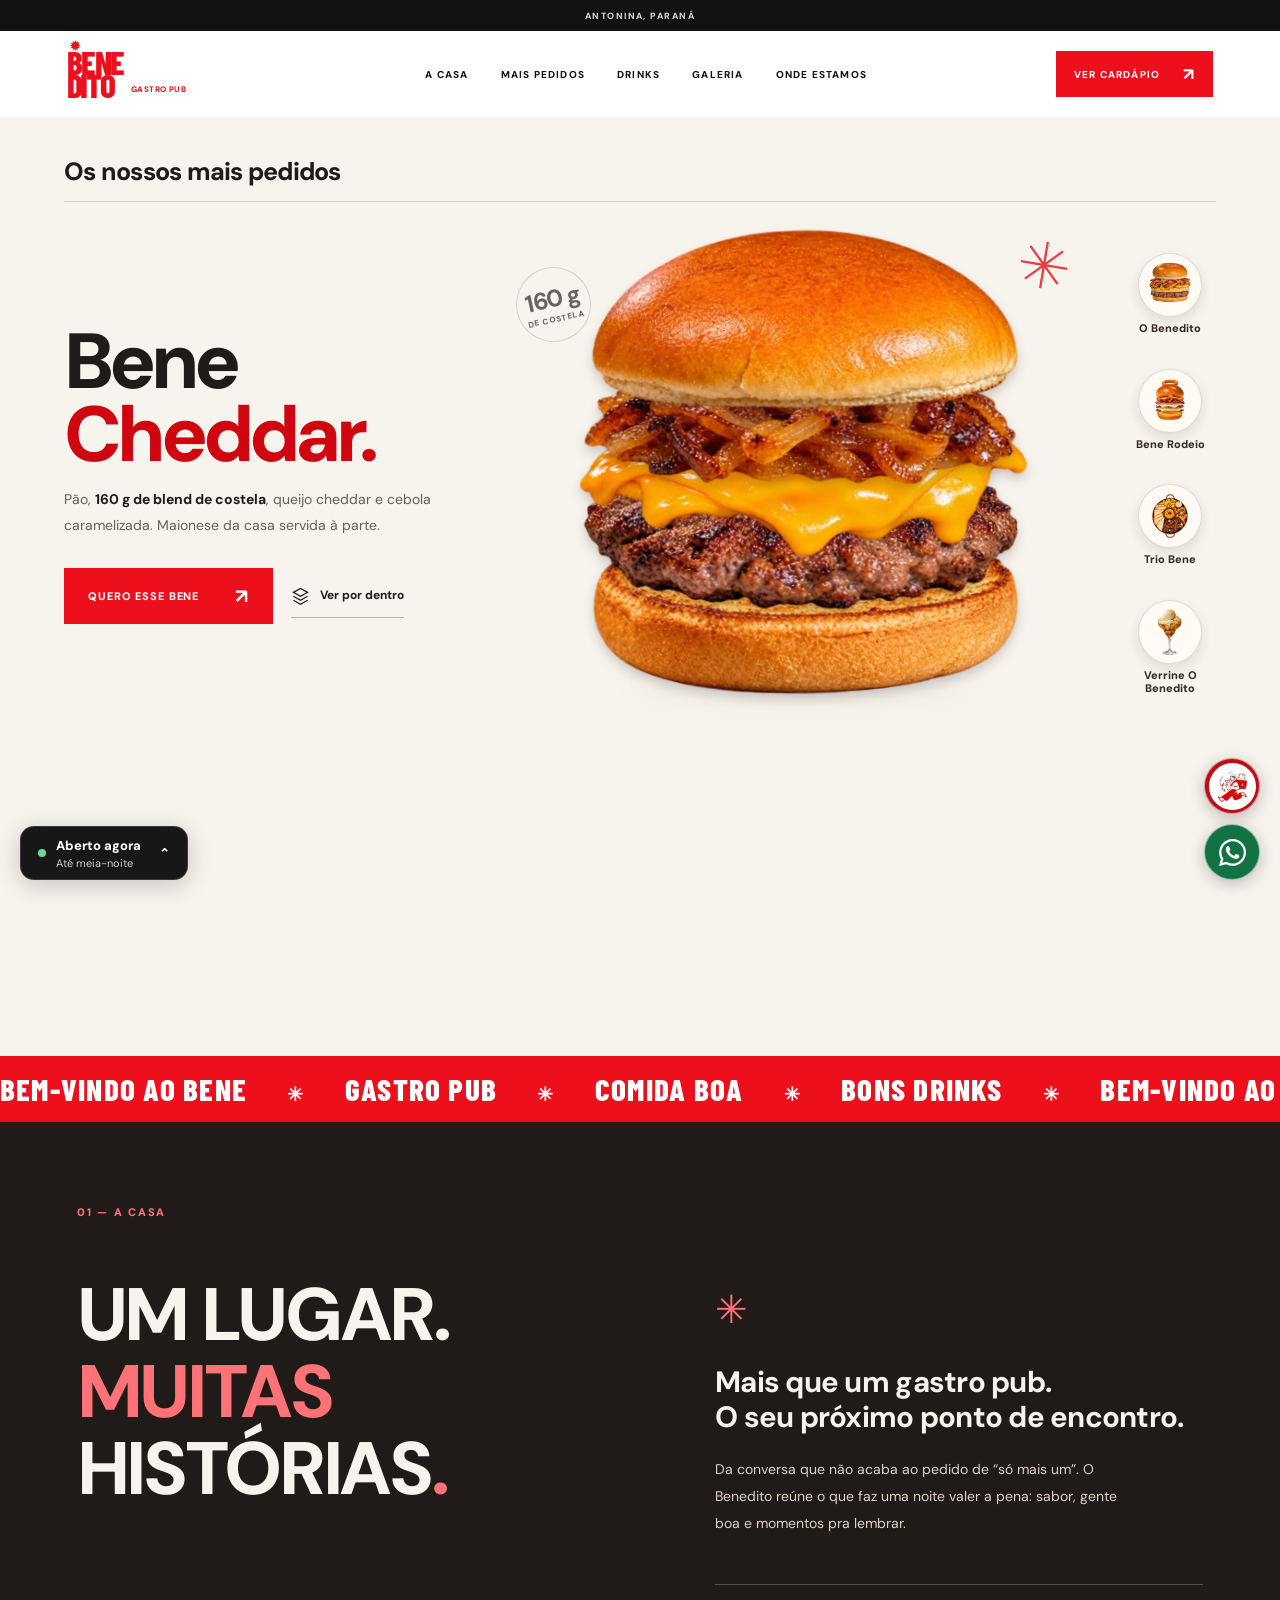
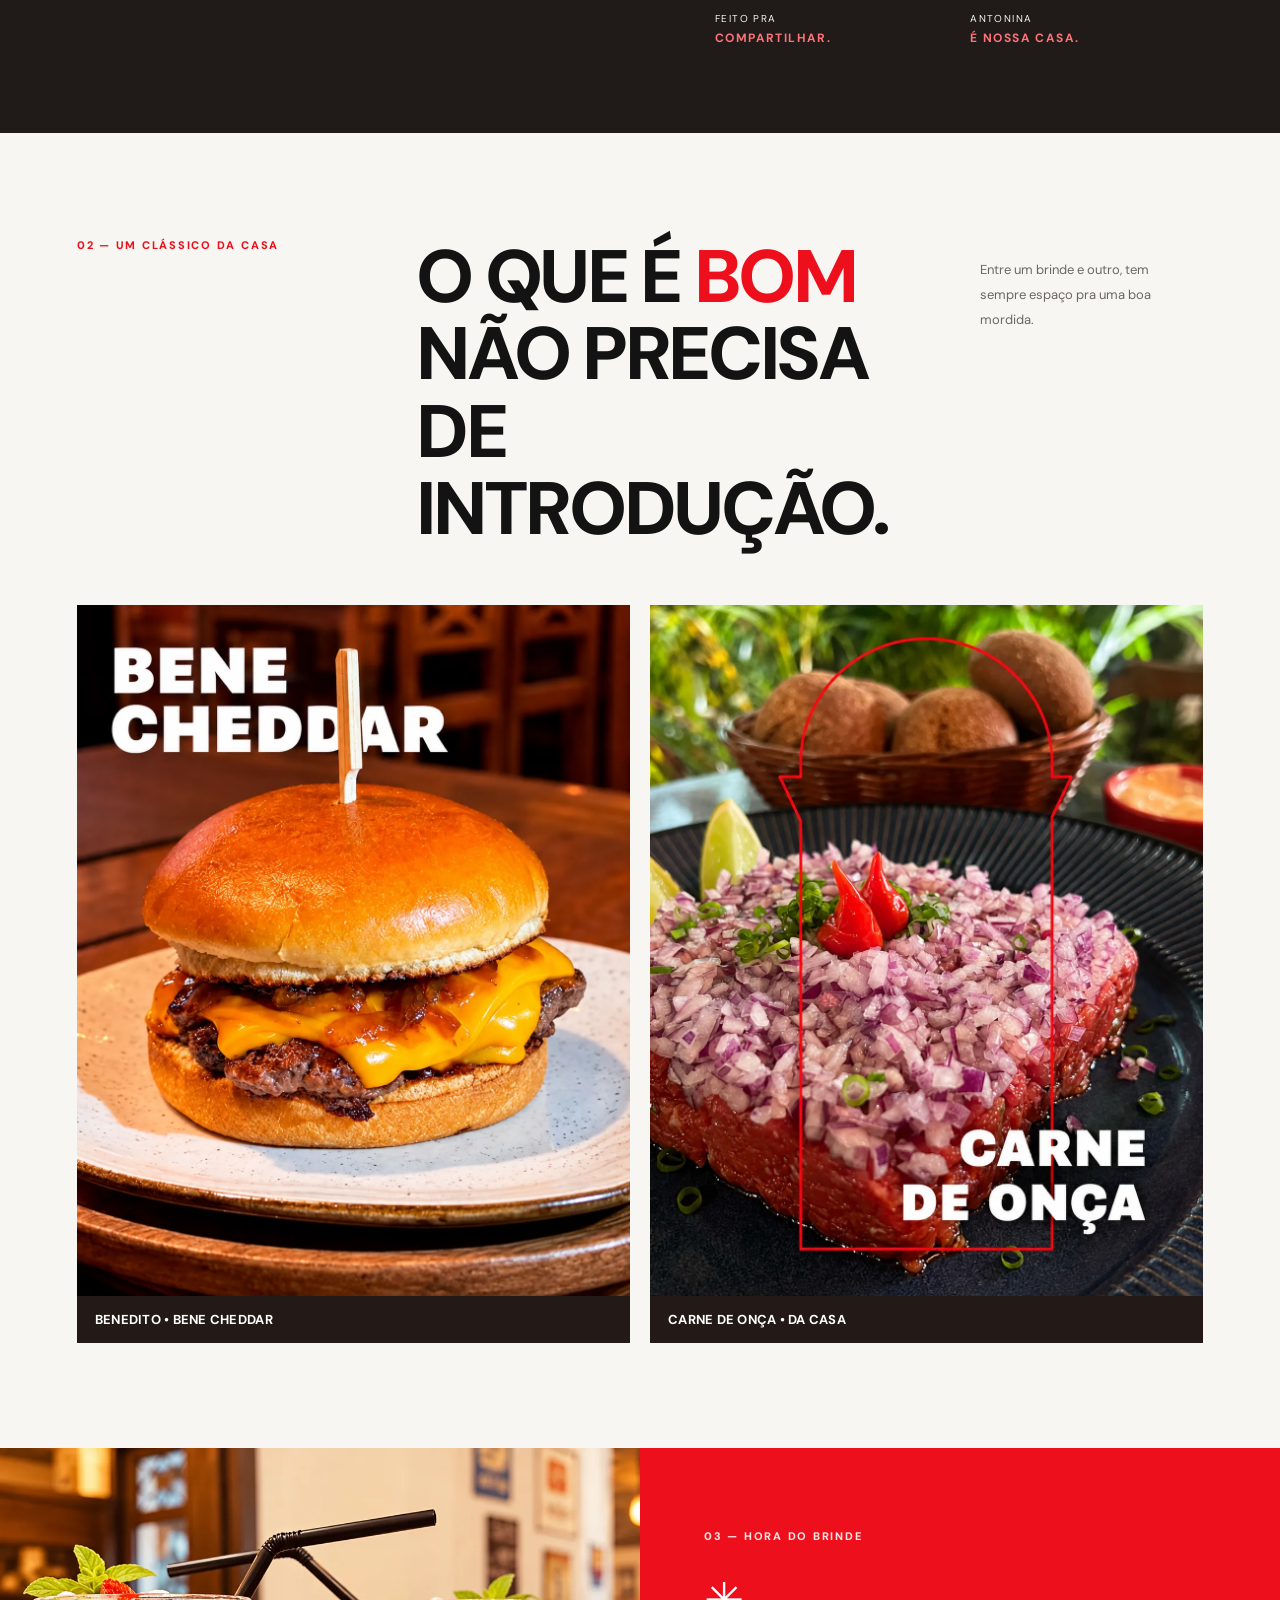
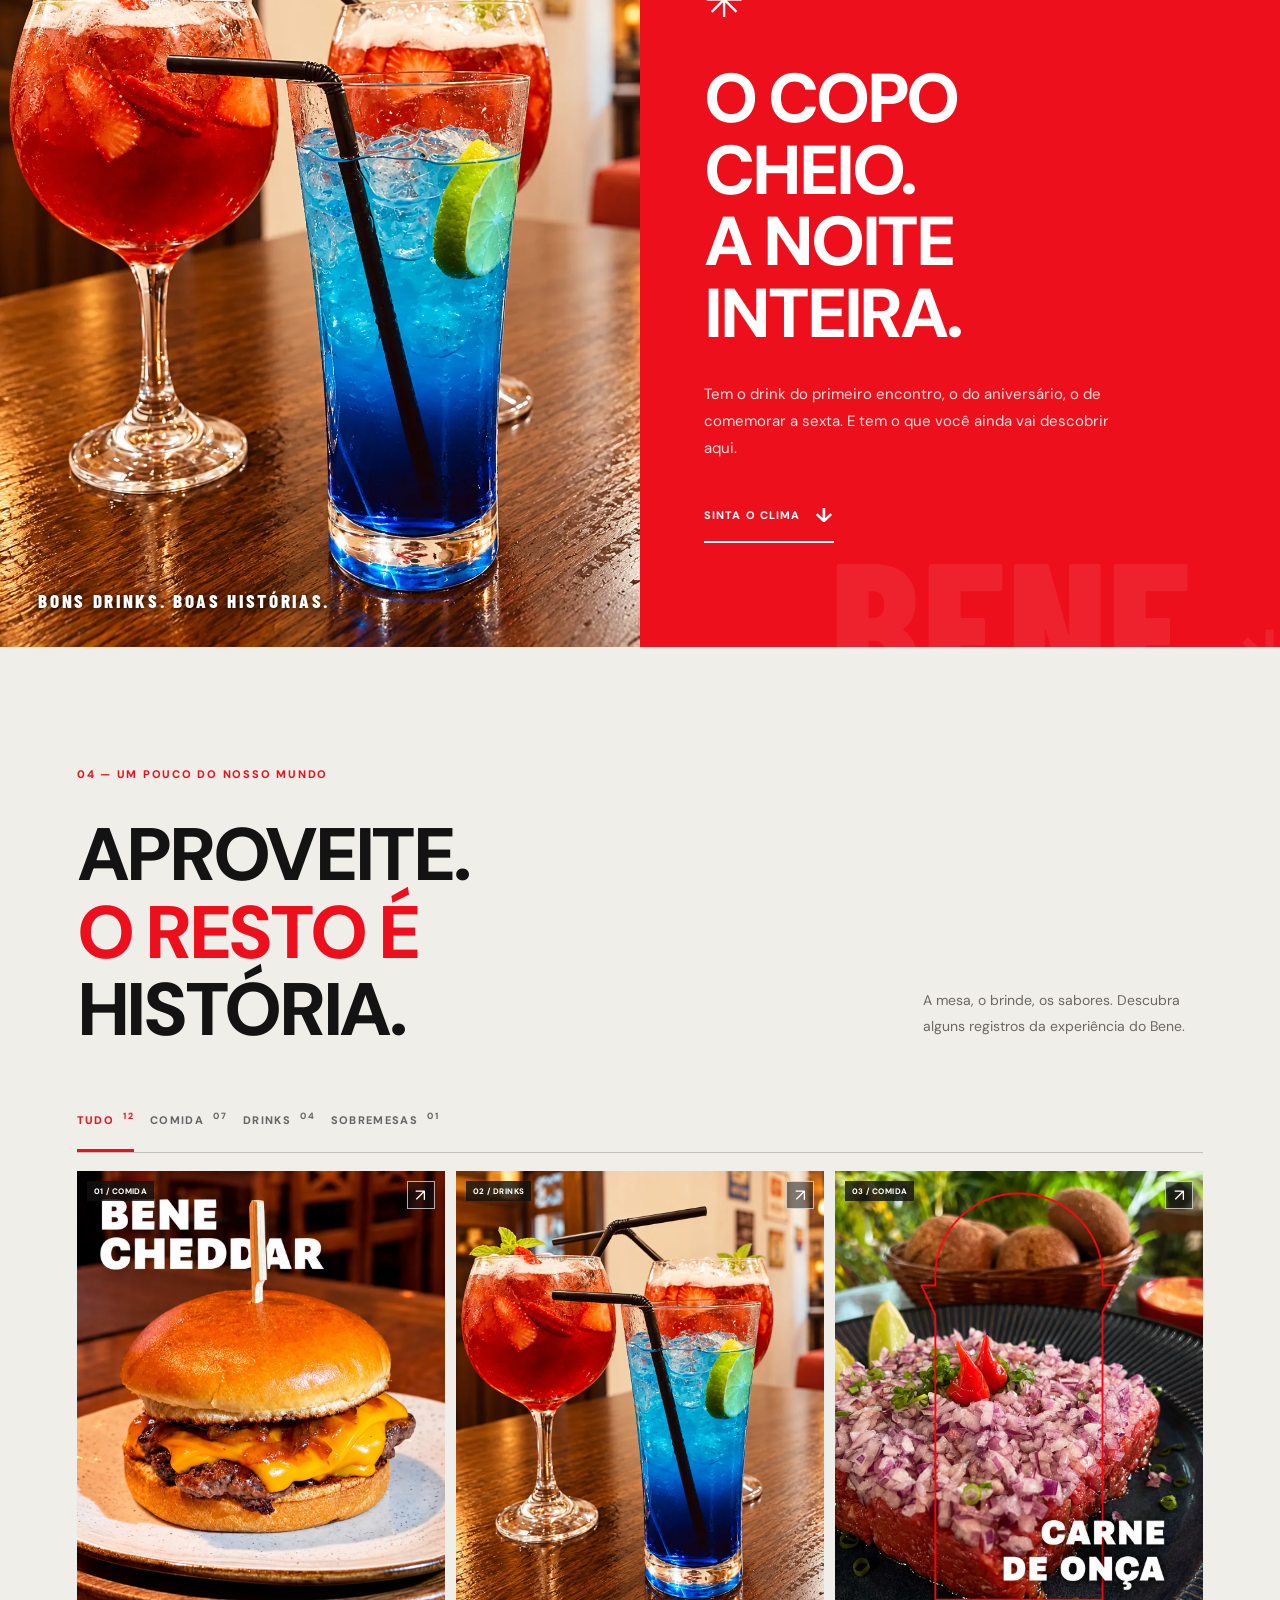
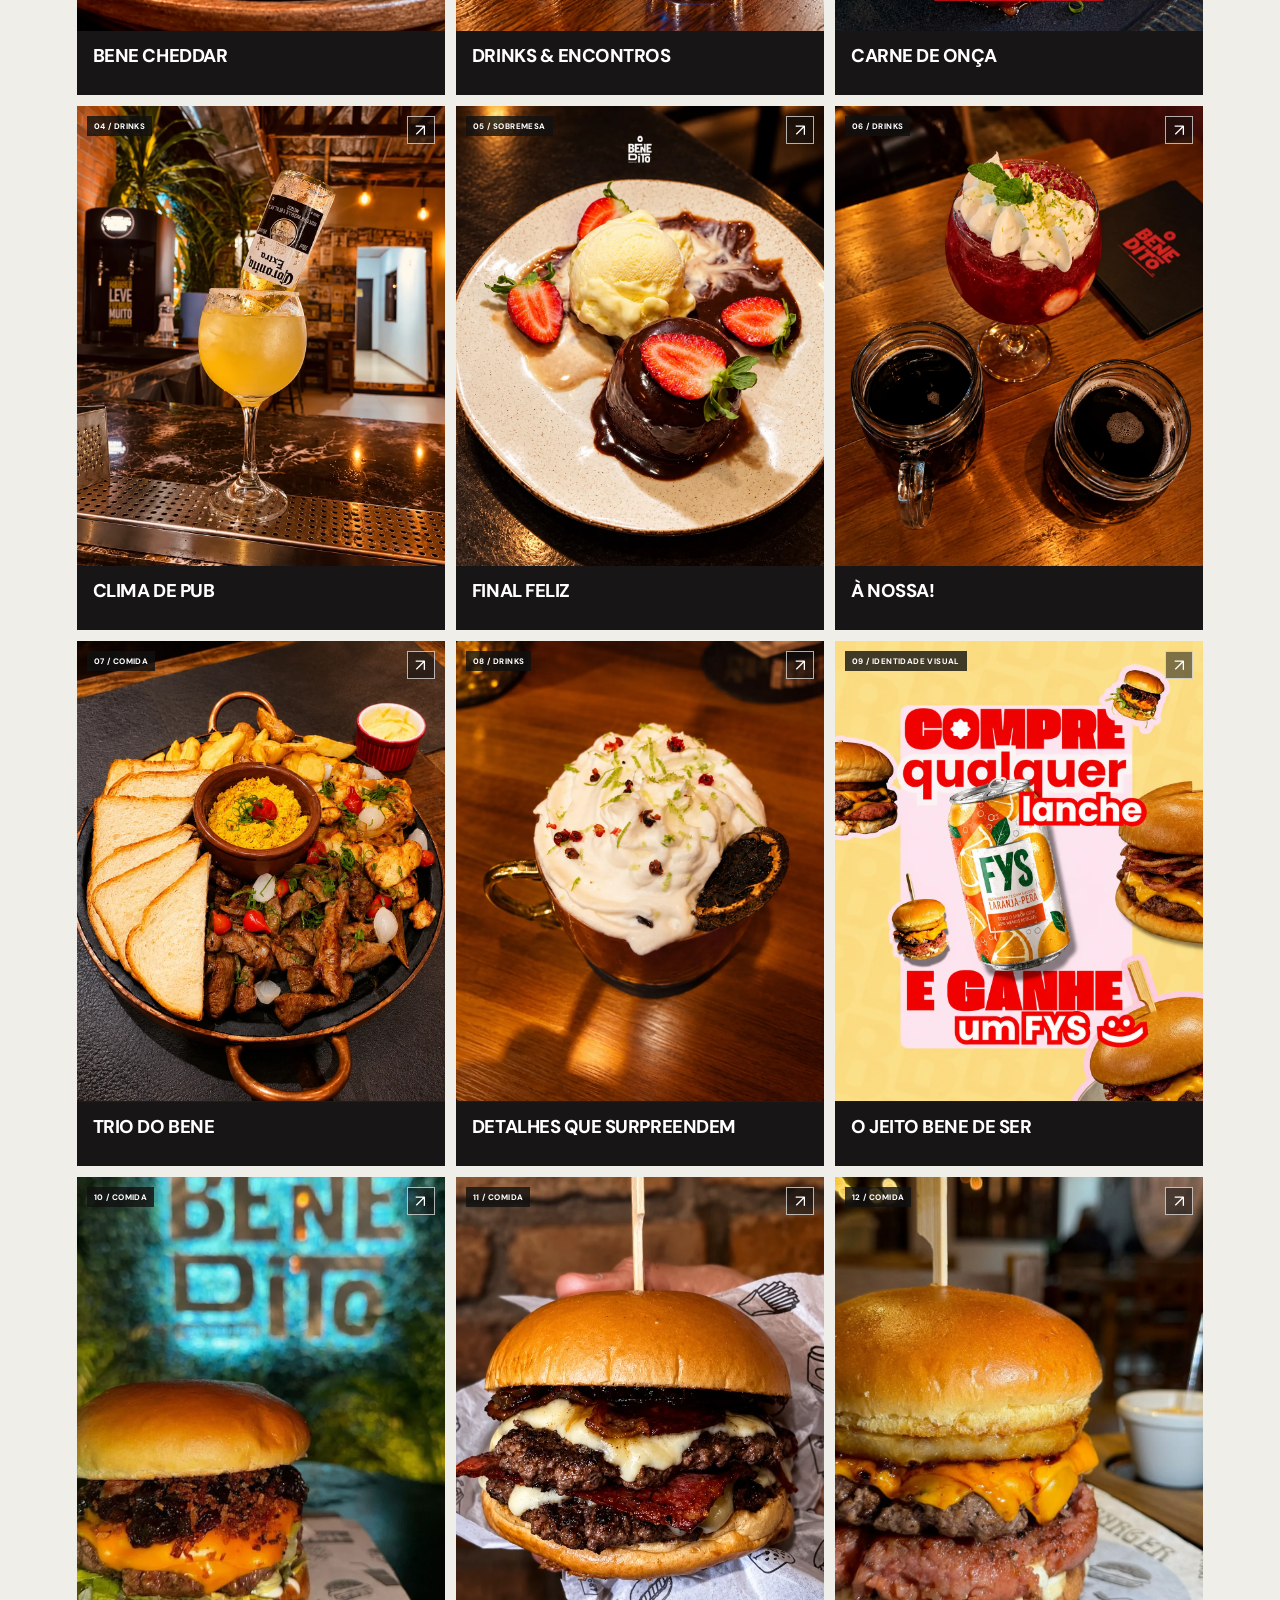
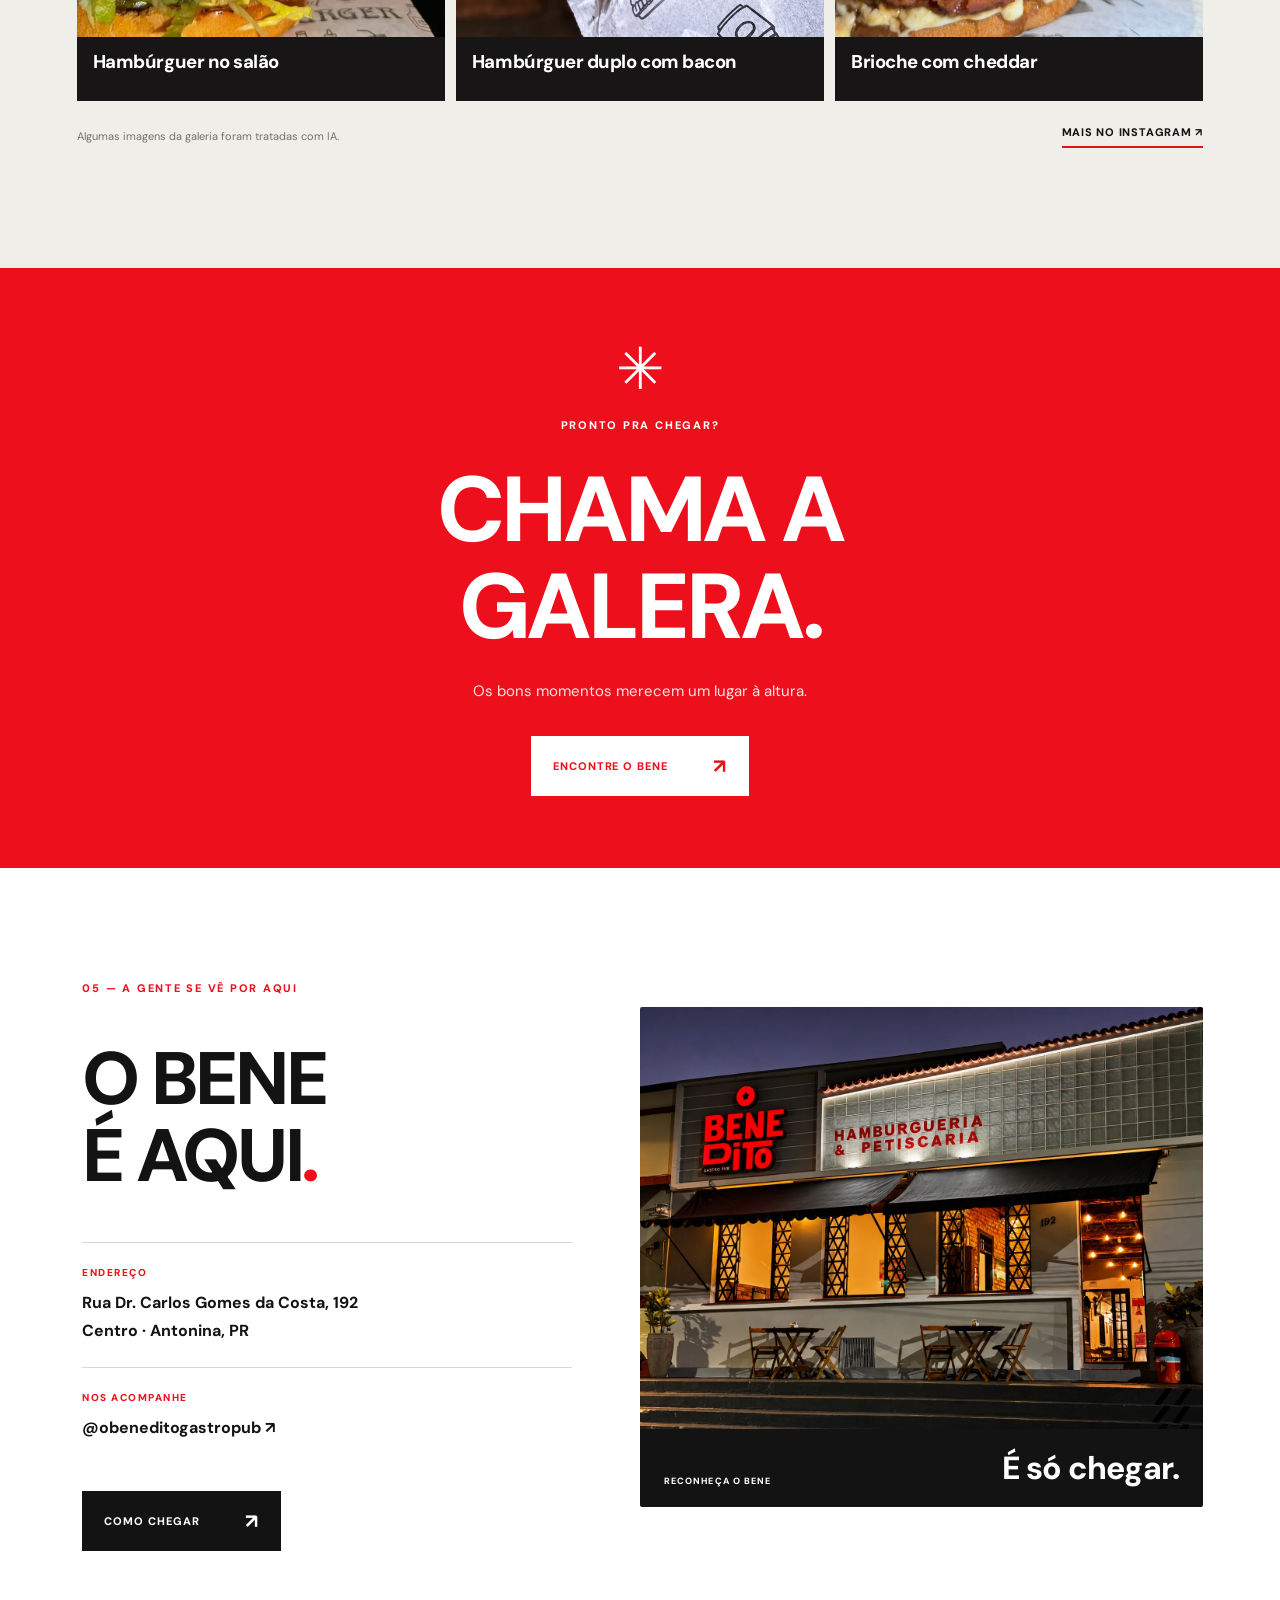
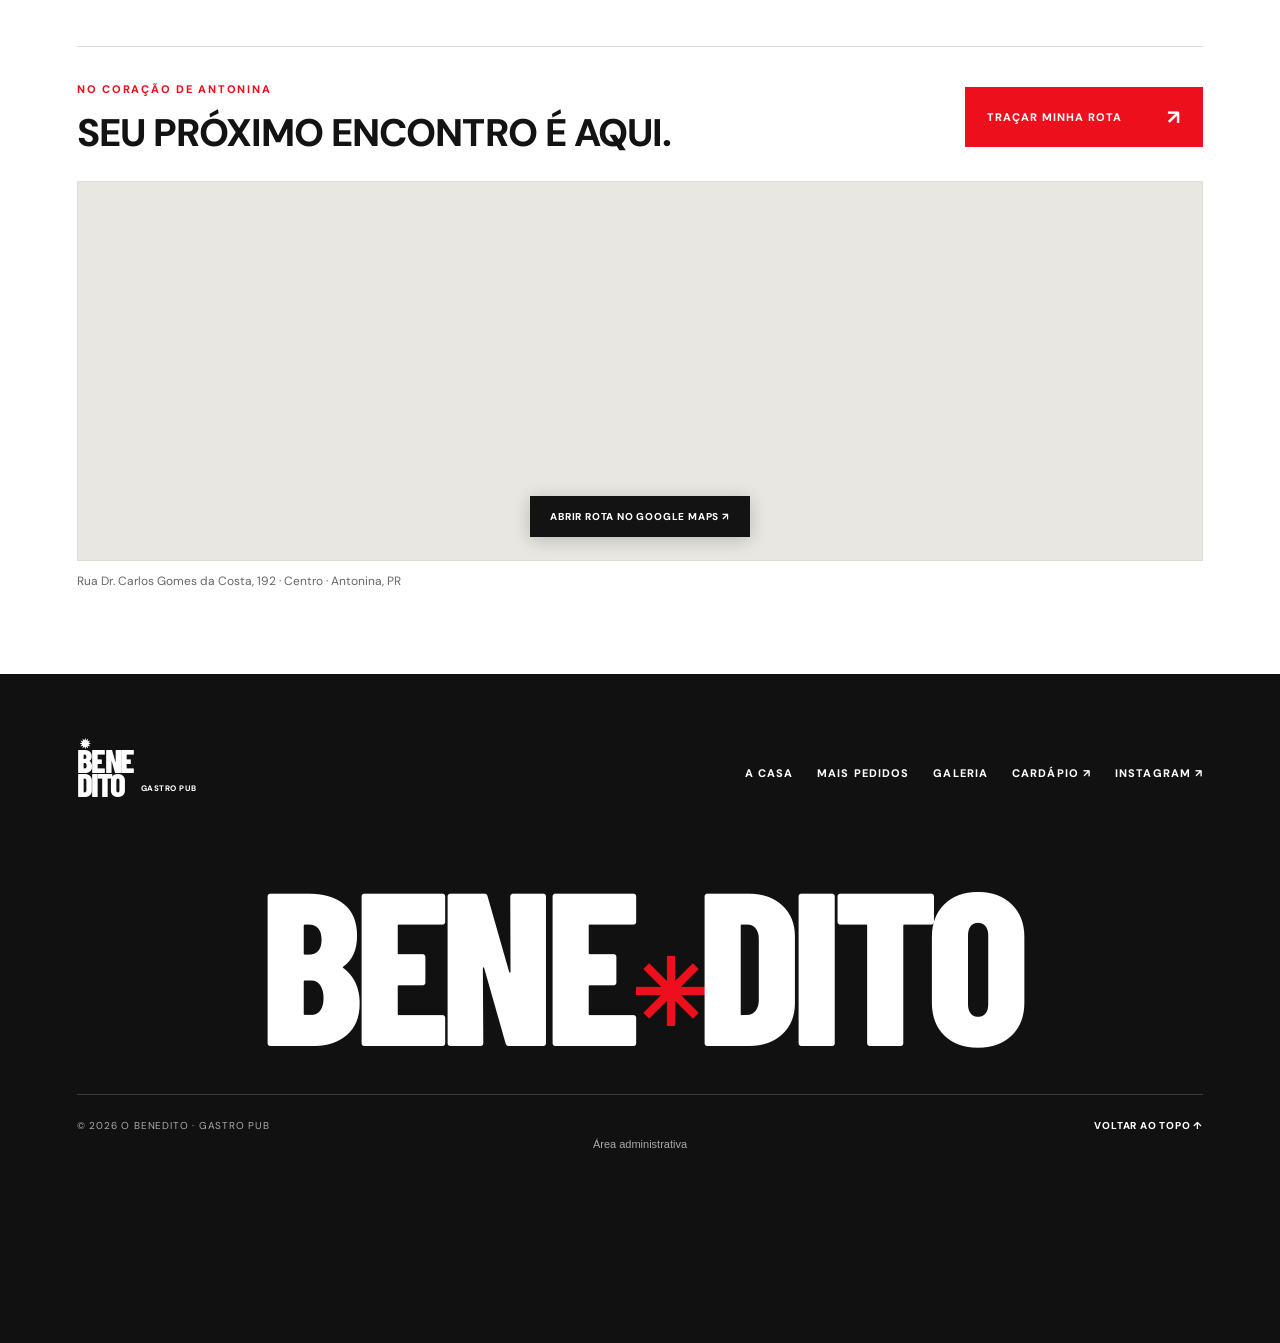
==== commit 3ba88cb8: "fix: use red SVG for burger accent on iOS" ====
--- a/index.html
+++ b/index.html
@@ -209,7 +209,7 @@
       </div>
       <figure class="burger-stage" aria-labelledby="burger-caption">
         <div class="burger-disc" aria-hidden="true"></div><div class="burger-ring" aria-hidden="true"></div>
-        <div class="burger-spark" aria-hidden="true">✳</div>
+        <div class="burger-spark" aria-hidden="true"><img src="assets/asterisco-vermelho.svg" alt="" width="64" height="64"></div>
         <div class="burger-weight" aria-hidden="true"><b>160 g</b><small>DE COSTELA</small></div>
         <div class="burger-shadow" aria-hidden="true"></div>
         <img class="burger-fallback" src="assets/bene-cheddar-montado.webp" alt="" fetchpriority="high" width="600" height="600">
--- a/revisao-local.css
+++ b/revisao-local.css
@@ -330,6 +330,7 @@
 
 /* O alimento ganha destaque sobre o fundo natural da vitrine. */
 .burger-stage .burger-disc, .burger-stage .burger-ring { display: none; }
+.burger-spark img { width:1em; height:1em; object-fit:contain; }
 .burger-stage .burger-shadow { background: rgba(64,44,29,.12); filter: blur(18px); opacity: calc(.65 - var(--open)*.5); }
 
 /* Verrine em malha 3D completa, carregado ao selecionar. */
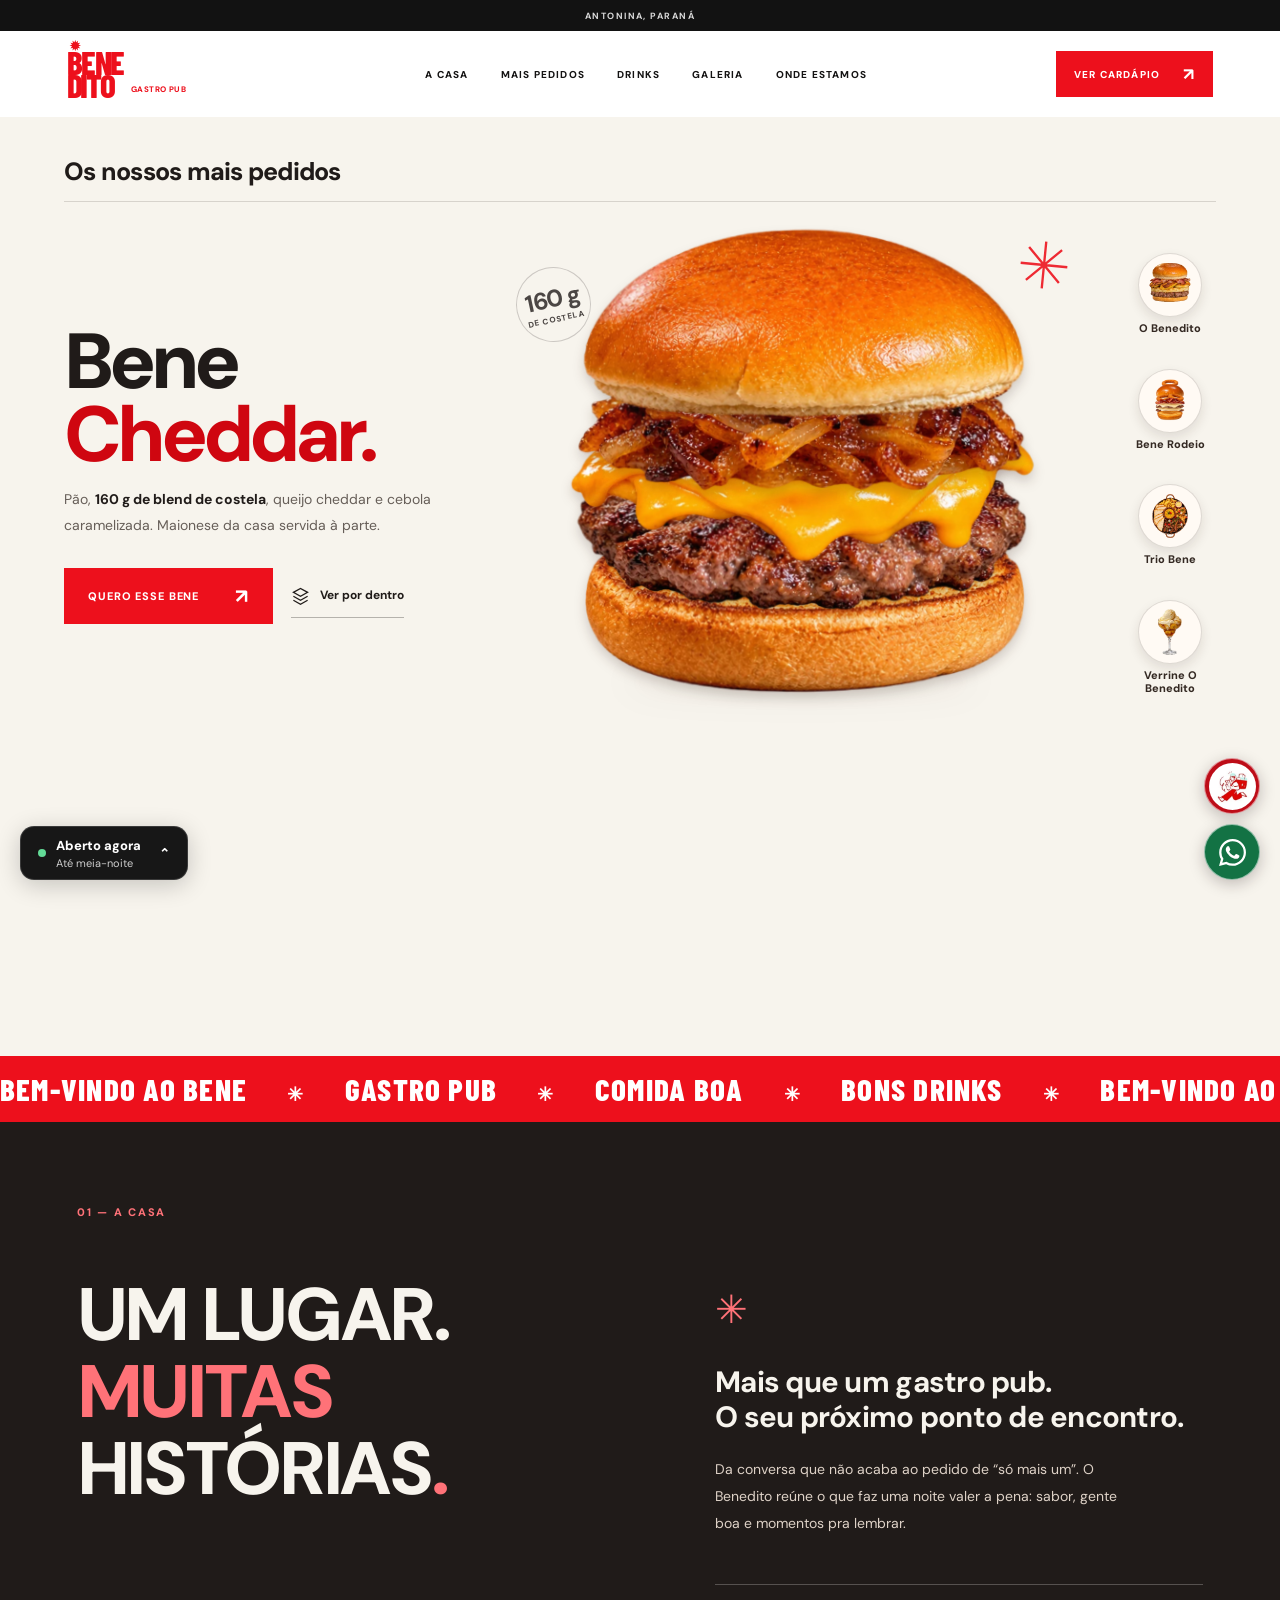
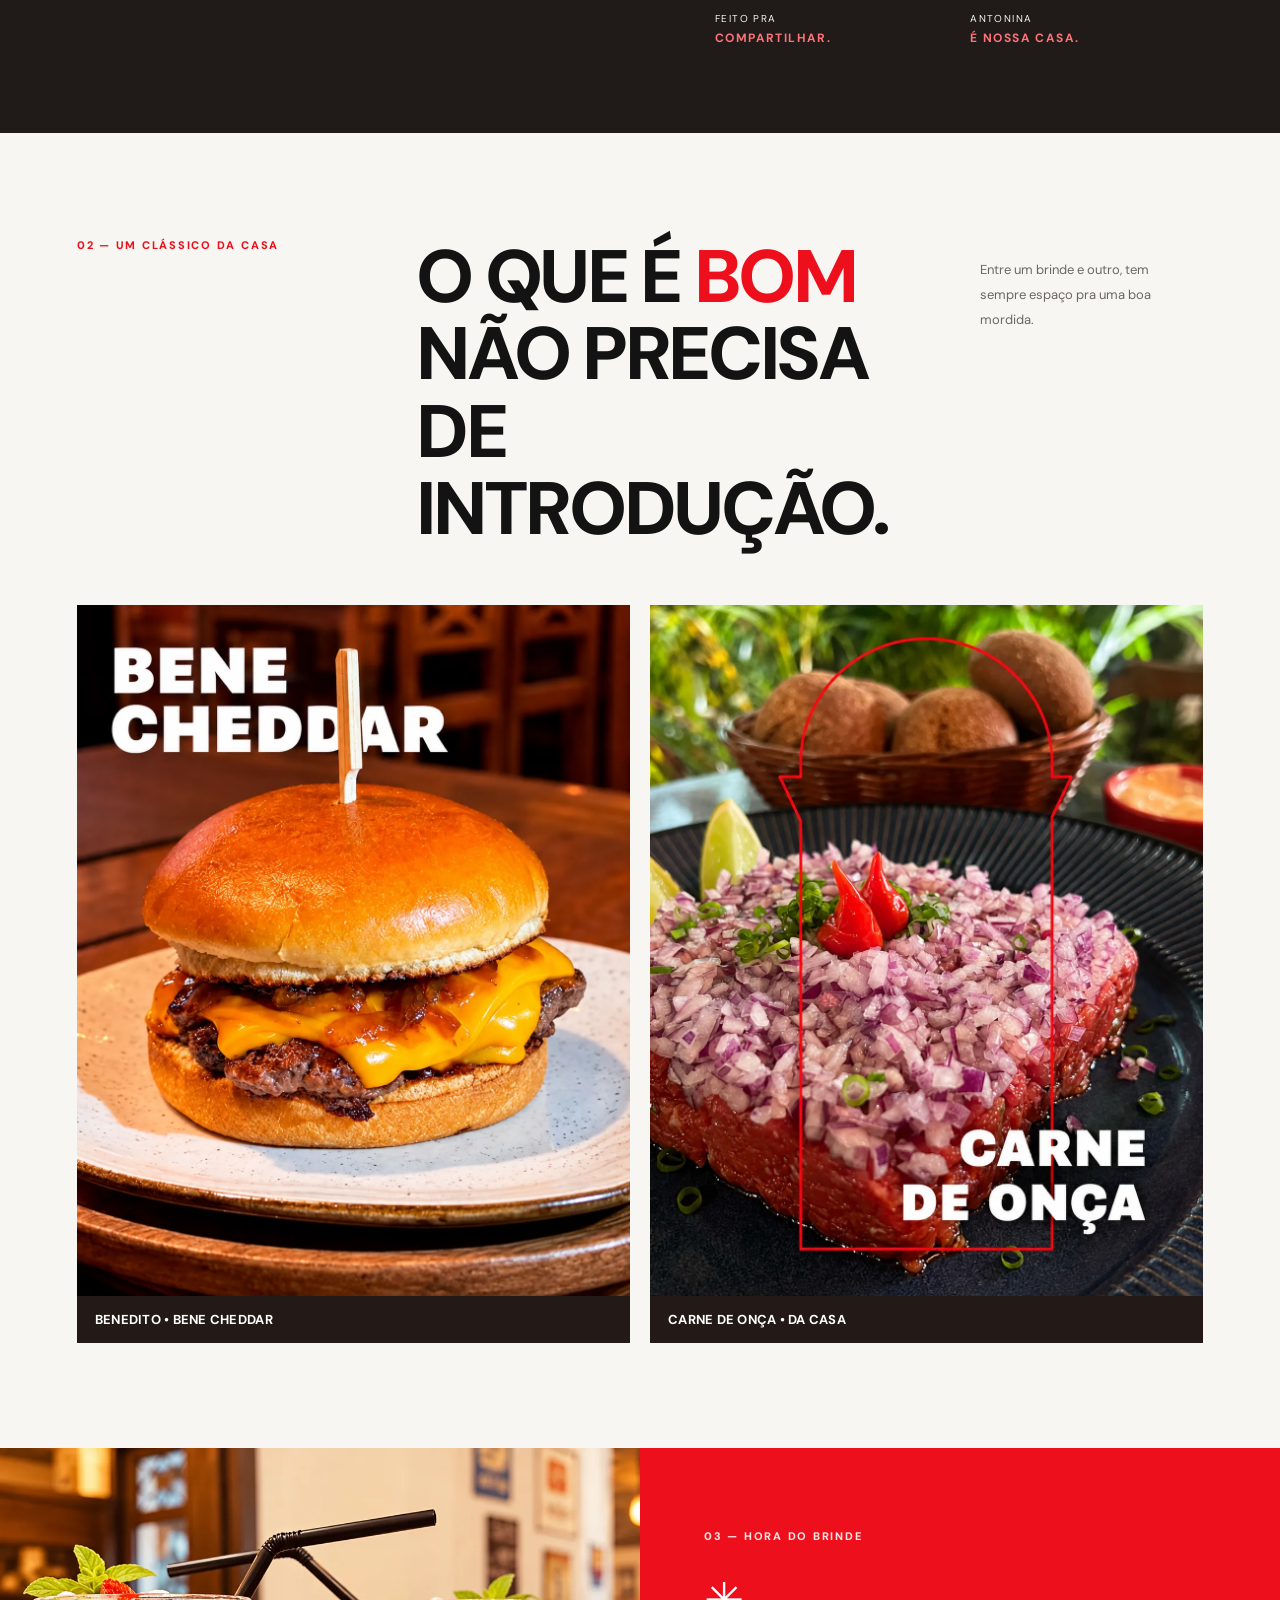
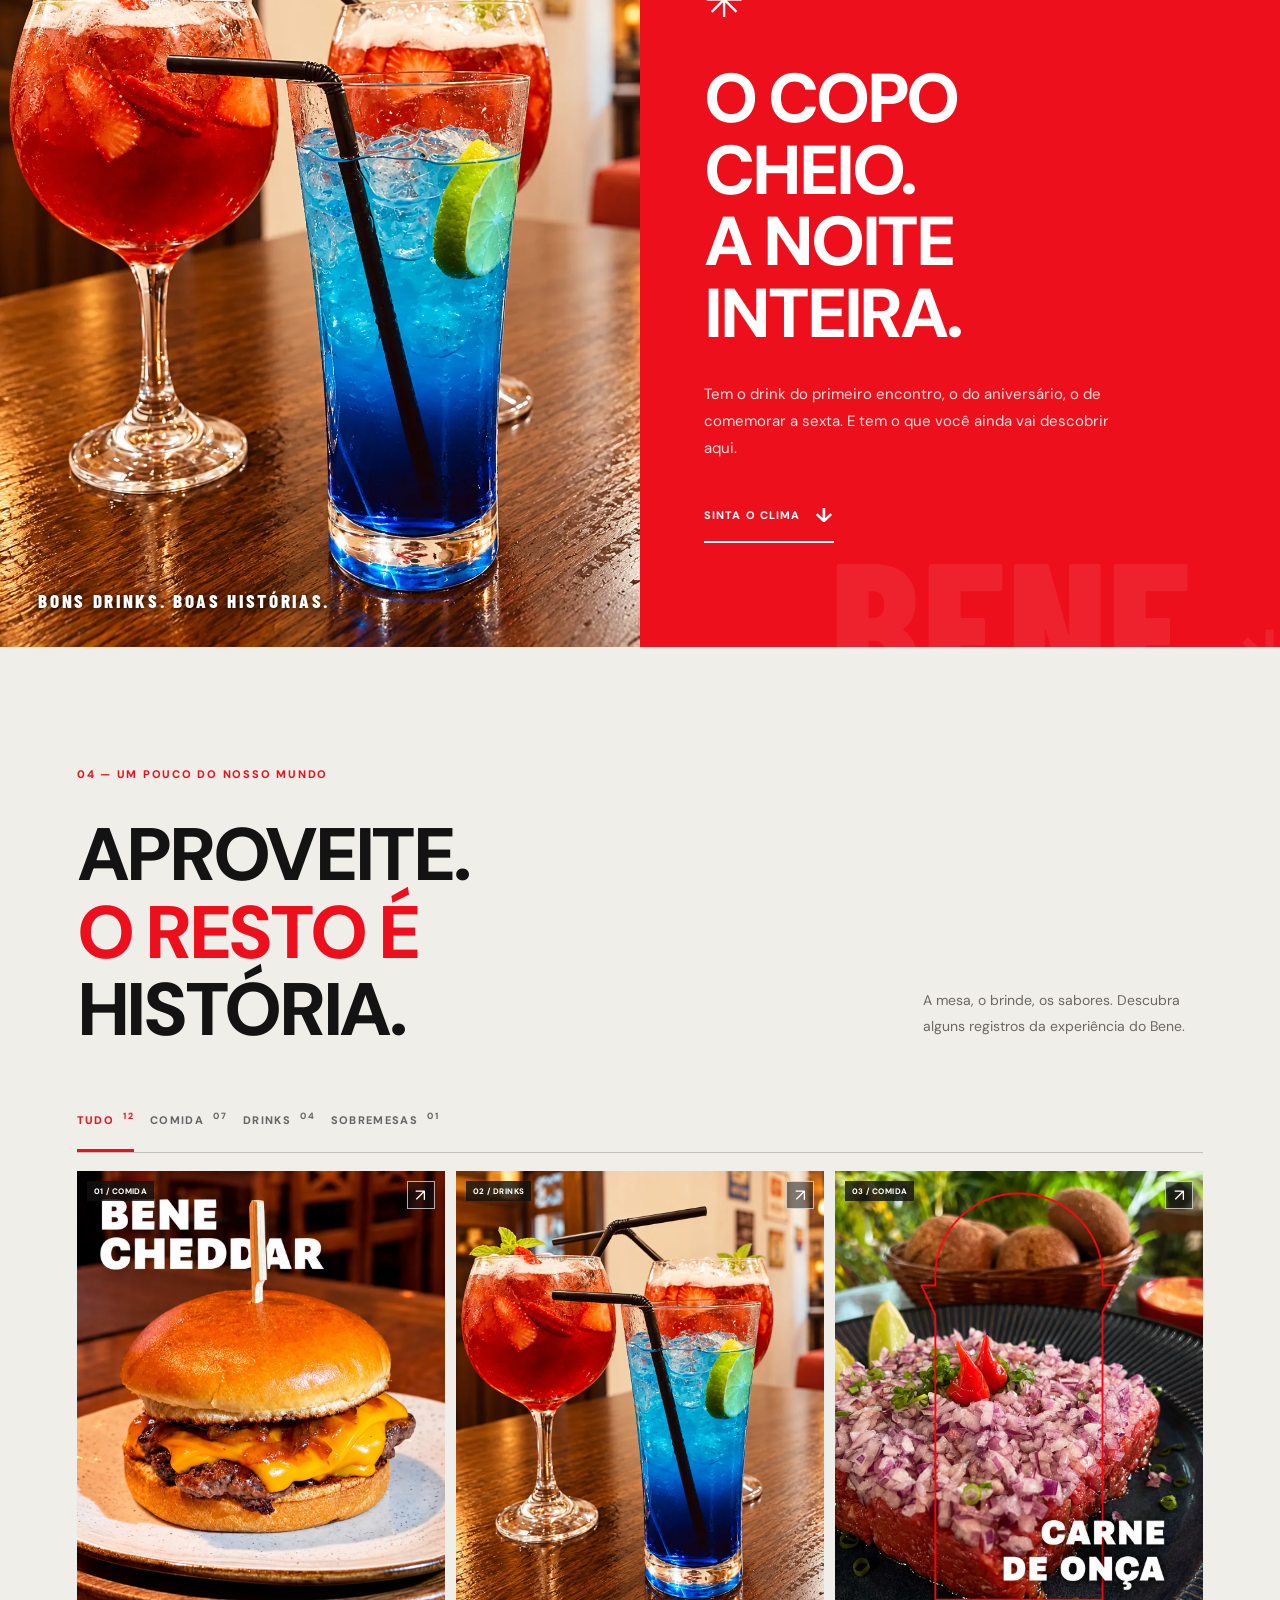
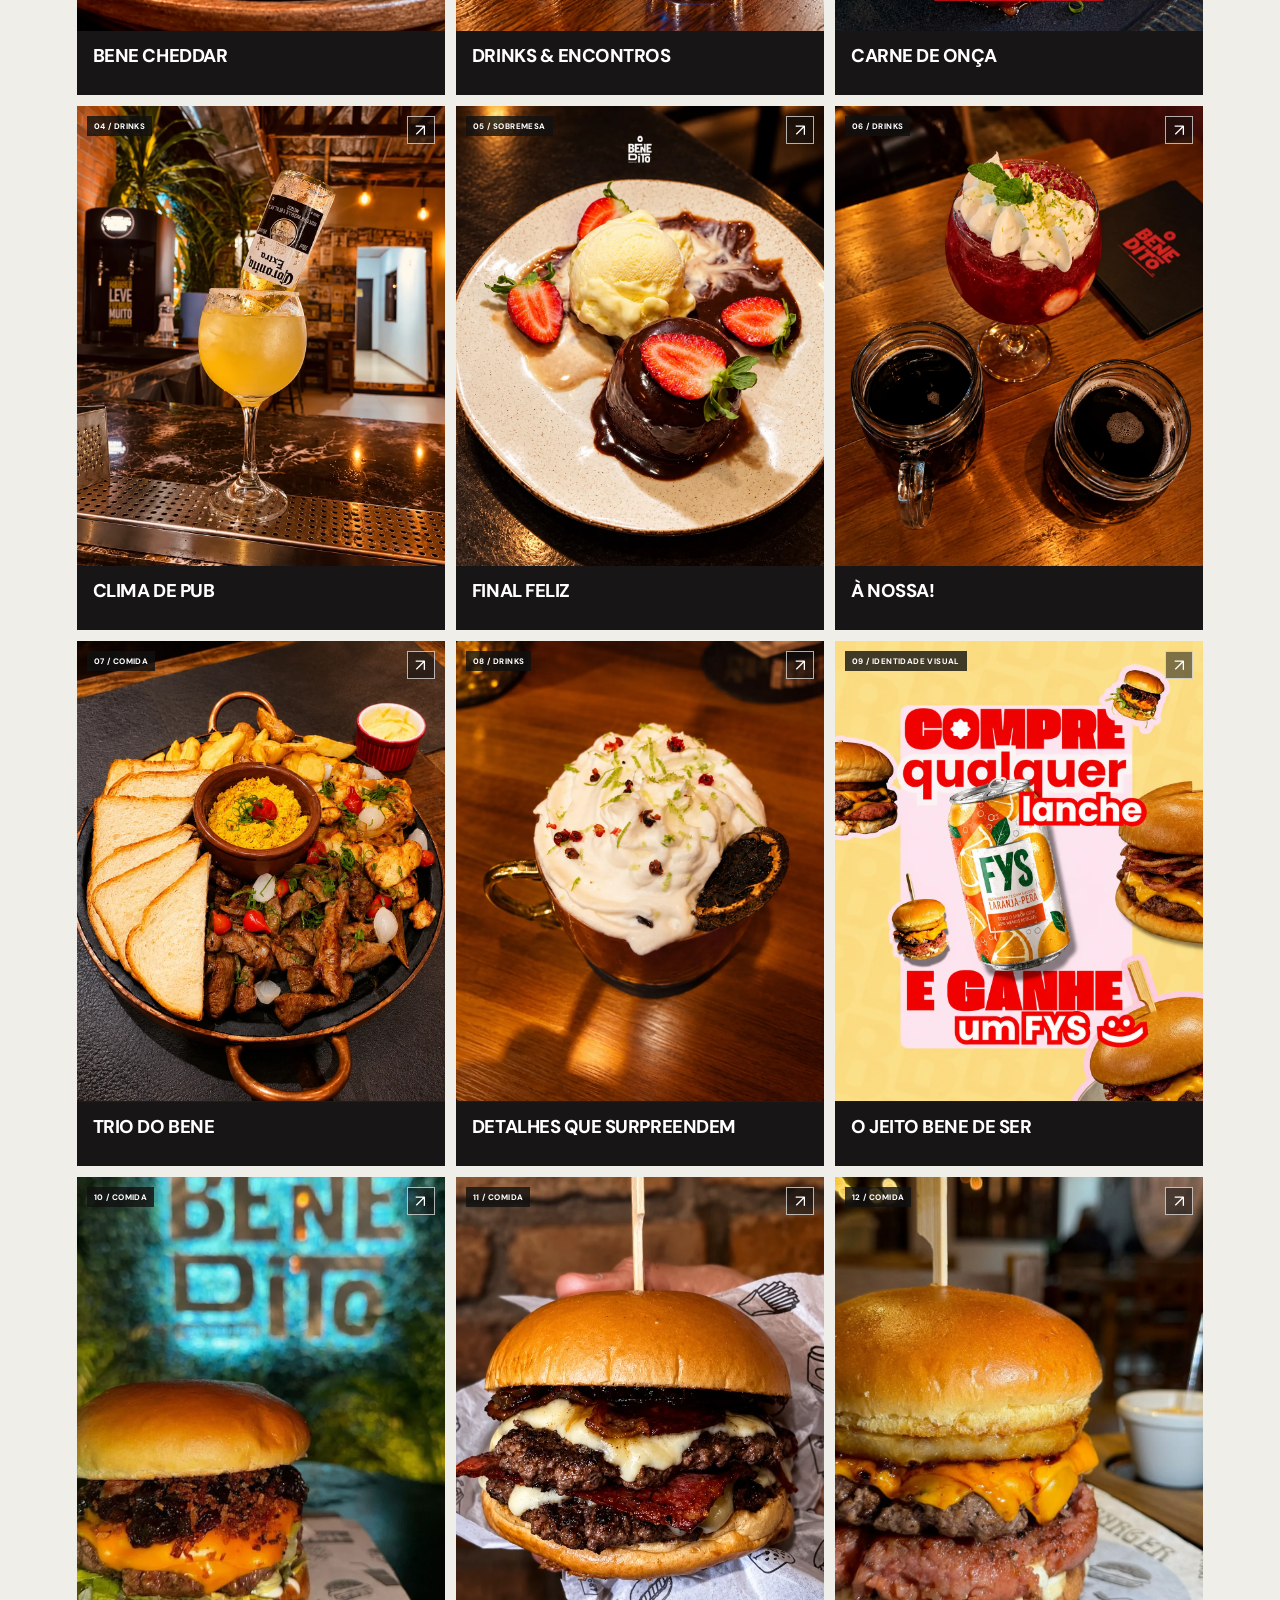
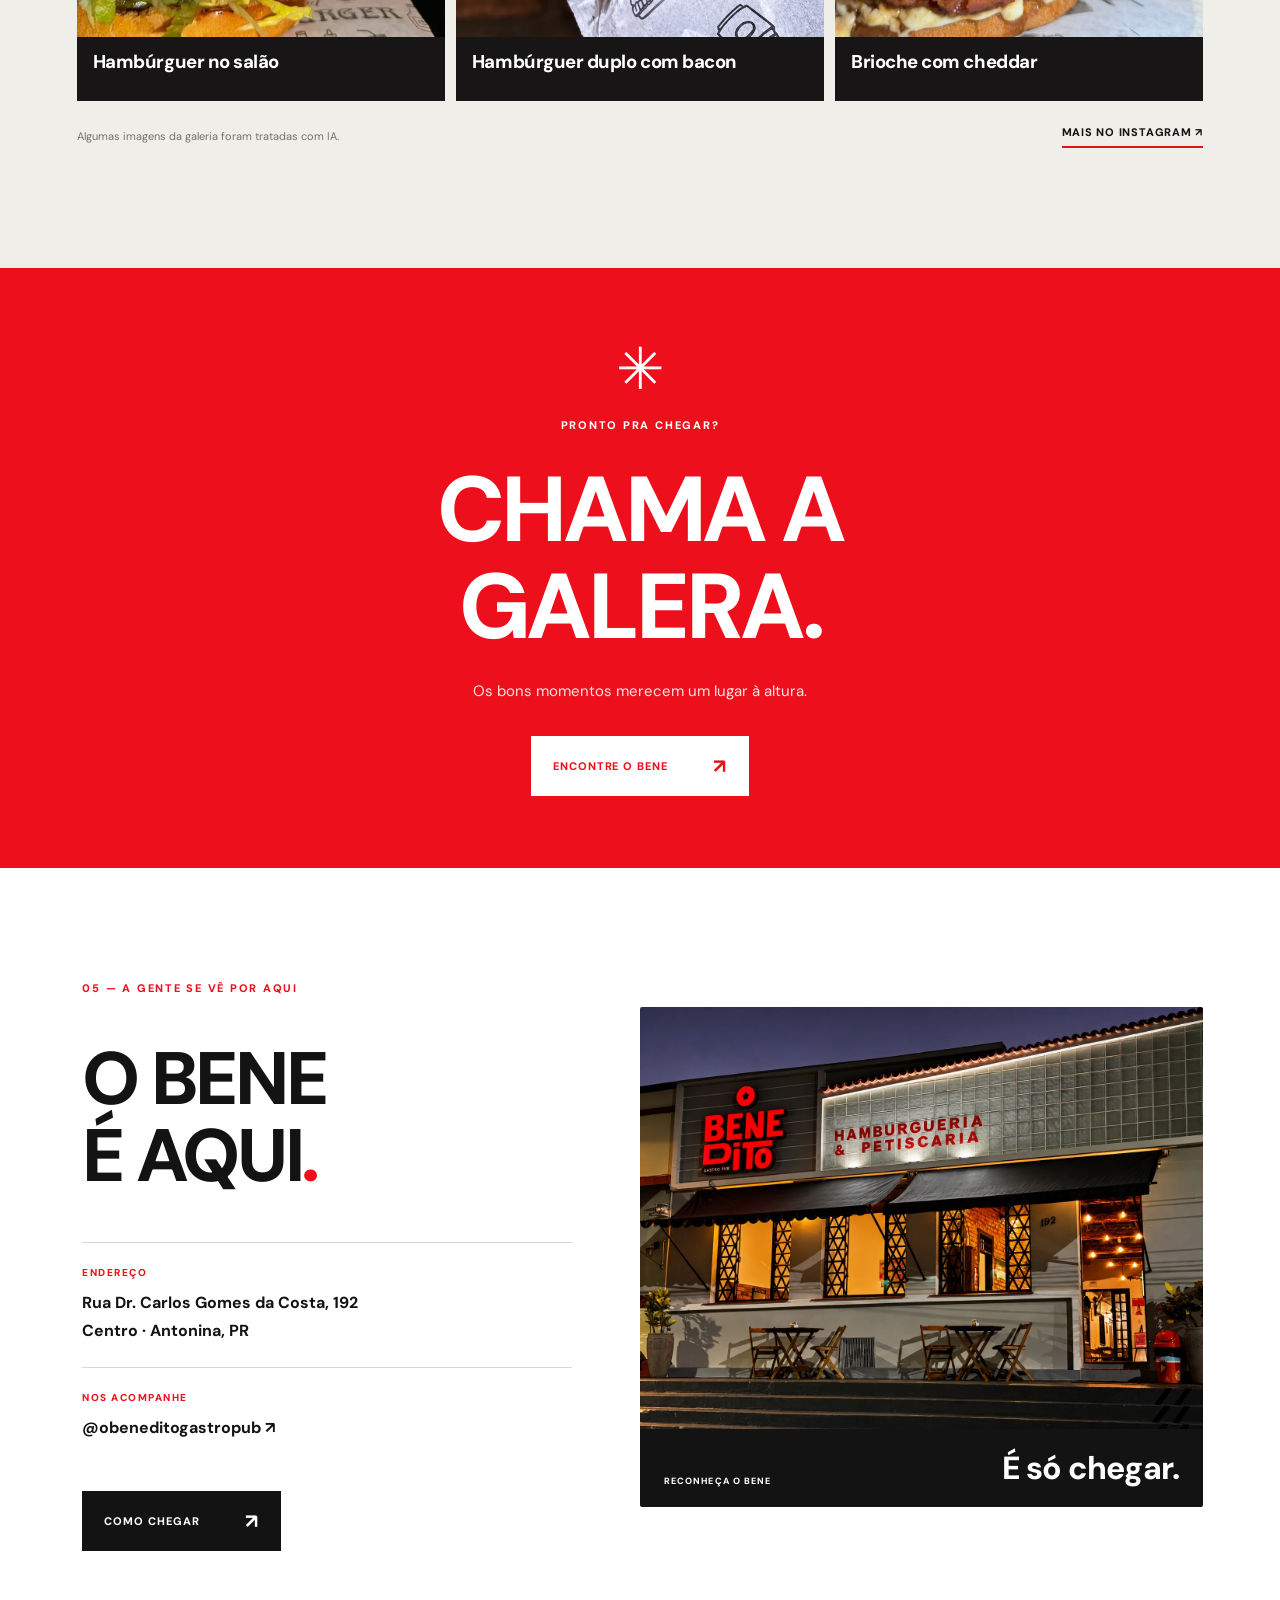
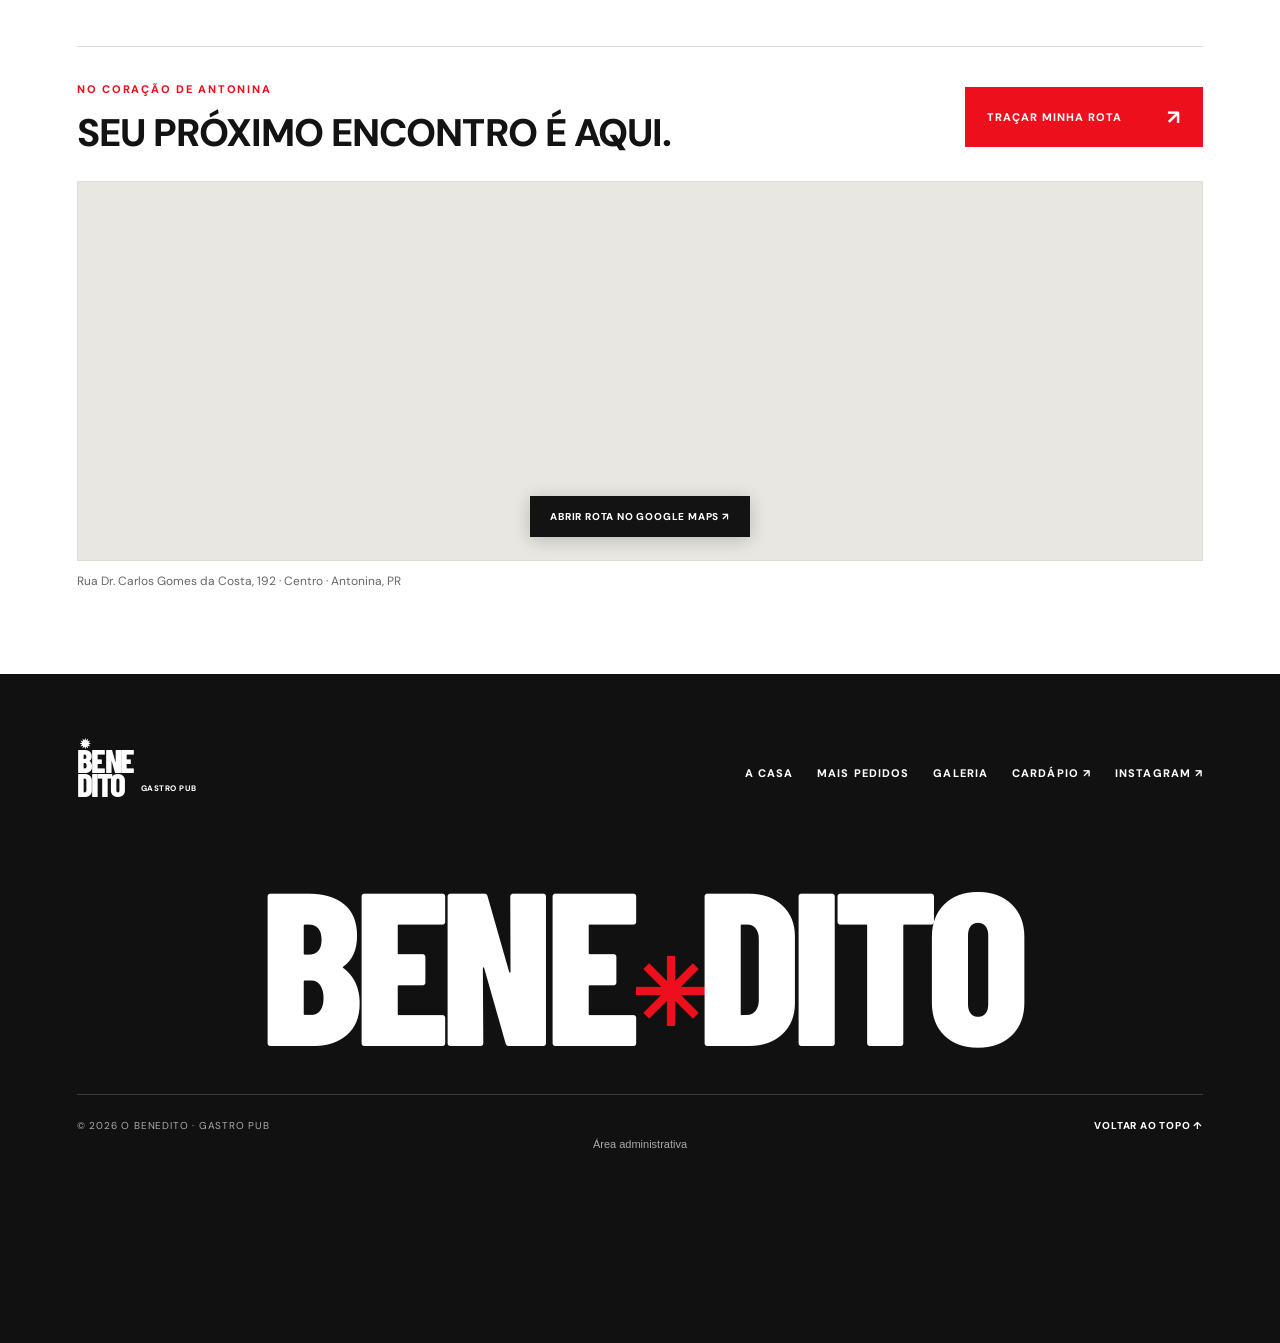
==== commit d7ad6648: "fix: restore portrait gallery and matching crop preview" ====
--- a/index.html
+++ b/index.html
@@ -439,7 +439,7 @@
 </style>
 <section id="bene-admin-shell" aria-label="Painel administrativo do Benedito" hidden></section>
 <template id="bene-admin-template"><style>
-*{box-sizing:border-box}:host{margin:0;background:#f5f4f0;color:#20201e;font:14px/1.5 Arial,sans-serif}button,input,select,textarea{font:inherit}button,a,input,select,textarea{-webkit-tap-highlight-color:transparent}button,a{touch-action:manipulation}button{cursor:pointer}button:disabled{cursor:not-allowed;opacity:.5}button{transition:background 150ms ease,transform 150ms ease}button:active{transform:scale(.98)}a{color:inherit}button:focus-visible,a:focus-visible,input:focus-visible,select:focus-visible,textarea:focus-visible,summary:focus-visible{outline:3px solid #ab1b29;outline-offset:3px}[hidden]{display:none!important}h1,h2,h3,p{margin-top:0}h1{font-size:34px;letter-spacing:-1.3px;line-height:1.15;margin-bottom:10px}h2{font-size:22px;letter-spacing:-.5px}small,.muted{color:#73736b}.brand{font-weight:900;letter-spacing:-1px;font-size:27px;line-height:1}.brand b{color:#ed101c}.eyebrow{font-size:10px;font-weight:800;letter-spacing:2px;text-transform:uppercase}.btn{border:1px solid #d5d4cd;border-radius:8px;background:white;padding:11px 16px;min-height:44px;font-weight:700;font-size:12px;text-decoration:none;display:inline-flex;align-items:center;justify-content:center;gap:8px}.primary{background:#d80d1c;border-color:#d80d1c;color:white}.dark{background:#20201e;border-color:#20201e;color:white}.plain{background:transparent}.danger{color:#b20b1b}.row{display:flex;align-items:center;gap:12px;flex-wrap:wrap}.between{justify-content:space-between}.badge{font-size:10px;font-weight:800;border-radius:5px;padding:5px 8px;background:#ecebe5;letter-spacing:.2px}.badge.green{background:#e1efe3;color:#275431}.badge.amber{background:#fff0cf;color:#725415}.login{min-height:100vh;display:grid;grid-template-columns:1fr 1fr}.login-art{background:#151515;color:white;position:relative;overflow:hidden;padding:48px;display:flex;flex-direction:column;justify-content:space-between;min-height:600px}.login-art:after{content:'✳';font-size:540px;line-height:1;position:absolute;right:-170px;bottom:-120px;color:#ed101c;pointer-events:none}.login-art h2{font-size:clamp(50px,6vw,88px);line-height:.95;letter-spacing:-4px;max-width:480px;position:relative;z-index:1}.login-art p{max-width:300px;color:#bbb}.login-box{display:flex;align-items:center;justify-content:center;padding:40px 24px}.login-inner{max-width:390px;width:100%}.login-inner h1{margin:24px 0 12px}.notice{border:1px solid #dfd9c6;background:#f1eddf;padding:14px 16px;border-radius:8px;font-size:12px;line-height:1.6}.login-form{margin:24px 0}label{display:block;font-size:12px;font-weight:700;margin-bottom:6px}input,select,textarea{width:100%;border:1px solid #d4d3cb;border-radius:7px;background:white;color:#20201e;min-height:44px;padding:10px 12px}textarea{resize:vertical;min-height:85px}.field{margin-bottom:18px}.login-form .btn{width:100%;margin-top:8px}.login-inner>a{display:inline-block;margin-top:24px;font-size:12px}.app{display:grid;grid-template-columns:224px 1fr;min-height:100vh}.sidebar{background:#151515;color:#eee;position:sticky;top:0;height:100vh;padding:32px 20px;display:flex;flex-direction:column}.sidebar .eyebrow{color:#898983;margin:12px 0 45px}.navitem{width:100%;text-align:left;border:0;min-height:44px;padding:13px 14px;border-radius:6px;background:#ed101c;color:white;font-weight:700}.side-bottom{margin-top:auto;font-size:12px;color:#bbb;display:grid;gap:18px}.side-bottom a{padding:8px 0;text-decoration:none}.avatar{display:flex;align-items:center;gap:10px;border-top:1px solid #363632;padding-top:20px}.avatar strong{display:grid;place-items:center;width:34px;height:34px;background:#34342f;border-radius:50%;color:white}.topbar{padding:22px 36px;border-bottom:1px solid #deded5;background:#faf9f6;display:flex;justify-content:space-between;gap:12px;align-items:center}.topbar>span{font-size:12px;color:#6b6b63}.content{padding:36px;max-width:1530px;margin:auto}.heading{margin-bottom:28px}.heading p{color:#727269;margin:0;max-width:540px}.stats{display:grid;grid-template-columns:repeat(3,1fr);gap:14px;margin-bottom:24px}.stat{border:1px solid #dcdcd3;background:#fcfcf8;border-radius:10px;padding:18px 22px;display:flex;justify-content:space-between;align-items:center}.stat small{display:block;font-size:11px;margin-bottom:5px}.stat strong{font-size:28px;letter-spacing:-1px}.stat>span{font-size:24px;color:#aaa99d}.toolbar{margin:24px 0 18px;display:flex;align-items:center;justify-content:space-between;gap:15px;flex-wrap:wrap}.search{max-width:260px;flex:1;min-width:160px}.tabs{display:flex;gap:6px;flex-wrap:wrap}.tab{border:1px solid transparent;background:transparent;border-radius:6px;padding:10px 12px;font-size:12px;color:#6e6e63;min-height:44px}.tab[aria-pressed=true]{border-color:#252522;background:#252522;color:#fff}.cards{display:grid;grid-template-columns:repeat(3,minmax(0,1fr));gap:20px}.card{border:1px solid #ddddd4;border-radius:10px;overflow:hidden;background:#fff}.card-media{position:relative;aspect-ratio:4/3;background:#e9e8e1}.card-media img{width:100%;height:100%;object-fit:cover}.card-media .badge{position:absolute;left:12px;top:12px;background:#fffefa}.card.off img{filter:grayscale(.8);opacity:.6}.card-:host{padding:16px}.card h3{font-size:15px;margin:0 0 5px}.card p{font-size:12px;color:#77766c;margin:0 0 16px;white-space:nowrap;overflow:hidden;text-overflow:ellipsis}.card-footer{display:flex;align-items:center;justify-content:space-between;gap:8px;border-top:1px solid #efefe9;padding-top:12px}.card-footer button{padding:6px 9px;min-height:38px}.move{display:flex;gap:4px}.move button{border:1px solid #deded5;border-radius:5px;background:#fff;min-width:36px;font-size:16px}.empty{text-align:center;padding:65px 20px;border:1px dashed #cbcbbd;border-radius:10px;color:#727268}.bottom-note{font-size:11px;color:#858579;margin:24px 0}.toast{position:fixed;right:24px;bottom:24px;z-index:500;max-width:calc(100vw - 48px);padding:14px 20px;background:#22221f;color:white;border-radius:9px;box-shadow:0 6px 22px #0003;font-size:13px}dialog{border:1px solid #dfdfd7;border-radius:14px;padding:0;max-width:min(620px,calc(100vw - 28px));width:100%;max-height:90dvh;background:#fafaf6;color:#20201e;box-shadow:0 24px 80px #0005}dialog::backdrop{background:#10100f99}.modal-head{padding:24px;border-bottom:1px solid #dddcd4}.modal-head h2{margin:0}.modal-:host{padding:24px}.modal-footer{padding:18px 24px;border-top:1px solid #dddcd4;display:flex;justify-content:flex-end;gap:10px}.close{font-size:20px;border:0;background:transparent;min-width:40px;min-height:40px;border-radius:5px}.edit-layout{display:grid;grid-template-columns:155px 1fr;gap:22px}.edit-layout img{width:100%;border-radius:8px;aspect-ratio:1;object-fit:cover}.check{display:flex;align-items:flex-start;gap:9px;font-size:12px}.check input{width:18px;min-height:18px;flex-shrink:0}.check label{margin:0;font-weight:400}.drop{border:1px dashed #bcbcaf;border-radius:10px;text-align:center;padding:30px 16px;background:#f0f0e9;margin:18px 0}.drop input{padding:8px;font-size:12px;background:white}.drop strong{font-size:16px;display:block;margin-bottom:8px}.queue{display:grid;grid-template-columns:repeat(3,1fr);gap:10px}.queue figure{margin:0;min-width:0}.queue img{width:100%;aspect-ratio:1;object-fit:cover;border-radius:7px}.queue figcaption{font-size:10px;overflow-wrap:anywhere}.preview{width:900px;max-width:calc(100vw - 28px);background:#141414;color:white}.preview .cards{grid-template-columns:repeat(3,minmax(0,1fr))}.preview figure{margin:0}.preview img{width:100%;aspect-ratio:1;object-fit:cover;border-radius:5px}.preview figcaption{font-size:12px;padding:8px 0}.preview .modal-head{border-color:#333}.preview h2{color:#fff}.preview p{color:#bcbcb2;font-size:12px}.login-art .eyebrow{color:#ccc}.mobile-brand{display:none}
+*{box-sizing:border-box}:host{margin:0;background:#f5f4f0;color:#20201e;font:14px/1.5 Arial,sans-serif}button,input,select,textarea{font:inherit}button,a,input,select,textarea{-webkit-tap-highlight-color:transparent}button,a{touch-action:manipulation}button{cursor:pointer}button:disabled{cursor:not-allowed;opacity:.5}button{transition:background 150ms ease,transform 150ms ease}button:active{transform:scale(.98)}a{color:inherit}button:focus-visible,a:focus-visible,input:focus-visible,select:focus-visible,textarea:focus-visible,summary:focus-visible{outline:3px solid #ab1b29;outline-offset:3px}[hidden]{display:none!important}h1,h2,h3,p{margin-top:0}h1{font-size:34px;letter-spacing:-1.3px;line-height:1.15;margin-bottom:10px}h2{font-size:22px;letter-spacing:-.5px}small,.muted{color:#73736b}.brand{font-weight:900;letter-spacing:-1px;font-size:27px;line-height:1}.brand b{color:#ed101c}.eyebrow{font-size:10px;font-weight:800;letter-spacing:2px;text-transform:uppercase}.btn{border:1px solid #d5d4cd;border-radius:8px;background:white;padding:11px 16px;min-height:44px;font-weight:700;font-size:12px;text-decoration:none;display:inline-flex;align-items:center;justify-content:center;gap:8px}.primary{background:#d80d1c;border-color:#d80d1c;color:white}.dark{background:#20201e;border-color:#20201e;color:white}.plain{background:transparent}.danger{color:#b20b1b}.row{display:flex;align-items:center;gap:12px;flex-wrap:wrap}.between{justify-content:space-between}.badge{font-size:10px;font-weight:800;border-radius:5px;padding:5px 8px;background:#ecebe5;letter-spacing:.2px}.badge.green{background:#e1efe3;color:#275431}.badge.amber{background:#fff0cf;color:#725415}.login{min-height:100vh;display:grid;grid-template-columns:1fr 1fr}.login-art{background:#151515;color:white;position:relative;overflow:hidden;padding:48px;display:flex;flex-direction:column;justify-content:space-between;min-height:600px}.login-art:after{content:'✳';font-size:540px;line-height:1;position:absolute;right:-170px;bottom:-120px;color:#ed101c;pointer-events:none}.login-art h2{font-size:clamp(50px,6vw,88px);line-height:.95;letter-spacing:-4px;max-width:480px;position:relative;z-index:1}.login-art p{max-width:300px;color:#bbb}.login-box{display:flex;align-items:center;justify-content:center;padding:40px 24px}.login-inner{max-width:390px;width:100%}.login-inner h1{margin:24px 0 12px}.notice{border:1px solid #dfd9c6;background:#f1eddf;padding:14px 16px;border-radius:8px;font-size:12px;line-height:1.6}.login-form{margin:24px 0}label{display:block;font-size:12px;font-weight:700;margin-bottom:6px}input,select,textarea{width:100%;border:1px solid #d4d3cb;border-radius:7px;background:white;color:#20201e;min-height:44px;padding:10px 12px}textarea{resize:vertical;min-height:85px}.field{margin-bottom:18px}.login-form .btn{width:100%;margin-top:8px}.login-inner>a{display:inline-block;margin-top:24px;font-size:12px}.app{display:grid;grid-template-columns:224px 1fr;min-height:100vh}.sidebar{background:#151515;color:#eee;position:sticky;top:0;height:100vh;padding:32px 20px;display:flex;flex-direction:column}.sidebar .eyebrow{color:#898983;margin:12px 0 45px}.navitem{width:100%;text-align:left;border:0;min-height:44px;padding:13px 14px;border-radius:6px;background:#ed101c;color:white;font-weight:700}.side-bottom{margin-top:auto;font-size:12px;color:#bbb;display:grid;gap:18px}.side-bottom a{padding:8px 0;text-decoration:none}.avatar{display:flex;align-items:center;gap:10px;border-top:1px solid #363632;padding-top:20px}.avatar strong{display:grid;place-items:center;width:34px;height:34px;background:#34342f;border-radius:50%;color:white}.topbar{padding:22px 36px;border-bottom:1px solid #deded5;background:#faf9f6;display:flex;justify-content:space-between;gap:12px;align-items:center}.topbar>span{font-size:12px;color:#6b6b63}.content{padding:36px;max-width:1530px;margin:auto}.heading{margin-bottom:28px}.heading p{color:#727269;margin:0;max-width:540px}.stats{display:grid;grid-template-columns:repeat(3,1fr);gap:14px;margin-bottom:24px}.stat{border:1px solid #dcdcd3;background:#fcfcf8;border-radius:10px;padding:18px 22px;display:flex;justify-content:space-between;align-items:center}.stat small{display:block;font-size:11px;margin-bottom:5px}.stat strong{font-size:28px;letter-spacing:-1px}.stat>span{font-size:24px;color:#aaa99d}.toolbar{margin:24px 0 18px;display:flex;align-items:center;justify-content:space-between;gap:15px;flex-wrap:wrap}.search{max-width:260px;flex:1;min-width:160px}.tabs{display:flex;gap:6px;flex-wrap:wrap}.tab{border:1px solid transparent;background:transparent;border-radius:6px;padding:10px 12px;font-size:12px;color:#6e6e63;min-height:44px}.tab[aria-pressed=true]{border-color:#252522;background:#252522;color:#fff}.cards{display:grid;grid-template-columns:repeat(3,minmax(0,1fr));gap:20px}.card{border:1px solid #ddddd4;border-radius:10px;overflow:hidden;background:#fff}.card-media{position:relative;aspect-ratio:4/5;background:#e9e8e1}.card-media img{width:100%;height:100%;object-fit:cover}.card-media .badge{position:absolute;left:12px;top:12px;background:#fffefa}.card.off img{filter:grayscale(.8);opacity:.6}.card-:host{padding:16px}.card h3{font-size:15px;margin:0 0 5px}.card p{font-size:12px;color:#77766c;margin:0 0 16px;white-space:nowrap;overflow:hidden;text-overflow:ellipsis}.card-footer{display:flex;align-items:center;justify-content:space-between;gap:8px;border-top:1px solid #efefe9;padding-top:12px}.card-footer button{padding:6px 9px;min-height:38px}.move{display:flex;gap:4px}.move button{border:1px solid #deded5;border-radius:5px;background:#fff;min-width:36px;font-size:16px}.empty{text-align:center;padding:65px 20px;border:1px dashed #cbcbbd;border-radius:10px;color:#727268}.bottom-note{font-size:11px;color:#858579;margin:24px 0}.toast{position:fixed;right:24px;bottom:24px;z-index:500;max-width:calc(100vw - 48px);padding:14px 20px;background:#22221f;color:white;border-radius:9px;box-shadow:0 6px 22px #0003;font-size:13px}dialog{border:1px solid #dfdfd7;border-radius:14px;padding:0;max-width:min(620px,calc(100vw - 28px));width:100%;max-height:90dvh;background:#fafaf6;color:#20201e;box-shadow:0 24px 80px #0005}dialog::backdrop{background:#10100f99}.modal-head{padding:24px;border-bottom:1px solid #dddcd4}.modal-head h2{margin:0}.modal-:host{padding:24px}.modal-footer{padding:18px 24px;border-top:1px solid #dddcd4;display:flex;justify-content:flex-end;gap:10px}.close{font-size:20px;border:0;background:transparent;min-width:40px;min-height:40px;border-radius:5px}.edit-layout{display:grid;grid-template-columns:155px 1fr;gap:22px}.edit-layout img{width:100%;border-radius:8px;aspect-ratio:1;object-fit:cover}.check{display:flex;align-items:flex-start;gap:9px;font-size:12px}.check input{width:18px;min-height:18px;flex-shrink:0}.check label{margin:0;font-weight:400}.drop{border:1px dashed #bcbcaf;border-radius:10px;text-align:center;padding:30px 16px;background:#f0f0e9;margin:18px 0}.drop input{padding:8px;font-size:12px;background:white}.drop strong{font-size:16px;display:block;margin-bottom:8px}.queue{display:grid;grid-template-columns:repeat(3,1fr);gap:10px}.queue figure{margin:0;min-width:0}.queue img{width:100%;aspect-ratio:1;object-fit:cover;border-radius:7px}.queue figcaption{font-size:10px;overflow-wrap:anywhere}.preview{width:900px;max-width:calc(100vw - 28px);background:#141414;color:white}.preview .cards{grid-template-columns:repeat(3,minmax(0,1fr))}.preview figure{margin:0}.preview img{width:100%;aspect-ratio:1;object-fit:cover;border-radius:5px}.preview figcaption{font-size:12px;padding:8px 0}.preview .modal-head{border-color:#333}.preview h2{color:#fff}.preview p{color:#bcbcb2;font-size:12px}.login-art .eyebrow{color:#ccc}.mobile-brand{display:none}
 @media(hover:hover){.btn:not(:disabled):hover{filter:brightness(.94)}.move button:not(:disabled):hover{background:#ecece4}}
 @media(min-width:1500px){.cards{grid-template-columns:repeat(4,minmax(0,1fr))}}
 @media(max-width:1050px){.app{grid-template-columns:180px 1fr}.content{padding:25px}.topbar{padding:18px 25px}.cards{grid-template-columns:repeat(2,minmax(0,1fr))}.sidebar{padding:28px 16px}.sidebar .brand{font-size:23px}}
@@ -447,16 +447,16 @@
 @media(max-width:380px){.cards{grid-template-columns:1fr}.stats{grid-template-columns:1fr}.stat{display:flex}}
 @media(prefers-reduced-motion:reduce){button{transition:none}}
 
-#crop{width:640px;max-width:calc(100vw - 24px);max-height:94dvh}#crop .modal-body{padding:16px 20px}#crop-help{font-size:13px;line-height:1.5;margin:0}#crop-status{font-size:12px;line-height:1.4}#crop .modal-footer{padding:14px 20px;align-items:center;gap:8px}#crop .modal-footer .row{flex-wrap:nowrap;gap:8px}#crop .modal-footer .btn{font-size:12px;padding:10px;min-height:42px}#crop .crop-controls label{font-size:12px}.crop-stage{position:relative;overflow:hidden;background:#f7f4ed;border:1px solid #d8d1c5;border-radius:8px;aspect-ratio:4/3;max-height:45dvh;margin:12px auto;width:min(100%,60dvh)}.crop-stage canvas{display:block;width:100%;height:100%;touch-action:none;cursor:grab}.crop-stage canvas:active{cursor:grabbing}.crop-stage:after{content:'';position:absolute;inset:0;pointer-events:none;background:linear-gradient(to right,transparent 33.1%,#ffffff66 33.1%,#ffffff66 33.6%,transparent 33.6%,transparent 66.4%,#ffffff66 66.4%,#ffffff66 66.9%,transparent 66.9%),linear-gradient(to bottom,transparent 33.1%,#ffffff66 33.1%,#ffffff66 33.6%,transparent 33.6%,transparent 66.4%,#ffffff66 66.4%,#ffffff66 66.9%,transparent 66.9%)}.crop-controls{display:grid;gap:10px}.crop-controls .field{margin:0}.crop-controls label{display:flex;justify-content:space-between}.crop-controls input[type=range]{width:100%;min-height:32px;padding:0;accent-color:#d30b18}.queue img{aspect-ratio:4/3}.queue figure .btn{margin-top:8px;width:100%;font-size:11px;padding:8px}.queue figcaption{margin-top:6px}.card-media img,.preview img{aspect-ratio:4/3}.preview img{object-fit:cover}
-
-.photo-frame{position:relative;overflow:hidden;aspect-ratio:4/3;background:#f7f4ed;border-radius:7px}.photo-frame img{display:block;width:100%;height:100%;max-height:none!important;aspect-ratio:auto!important;object-fit:cover;object-position:var(--photo-x,50%) var(--photo-y,50%);transform-origin:var(--photo-x,50%) var(--photo-y,50%);transform:scale(var(--photo-zoom,1))}.edit-photo .btn{display:block;width:100%;margin-top:10px;font-size:11px;white-space:normal}.edit-photo small{display:block;margin-top:10px;font-size:11px;color:#71685e;line-height:1.45}
+#crop{width:640px;max-width:calc(100vw - 24px);max-height:94dvh}#crop .modal-body{padding:16px 20px}#crop-help{font-size:13px;line-height:1.5;margin:0}#crop-status{font-size:12px;line-height:1.4}#crop .modal-footer{padding:14px 20px;align-items:center;gap:8px}#crop .modal-footer .row{flex-wrap:nowrap;gap:8px}#crop .modal-footer .btn{font-size:12px;padding:10px;min-height:42px}#crop .crop-controls label{font-size:12px}.crop-stage{position:relative;overflow:hidden;background:#f7f4ed;border:1px solid #d8d1c5;border-radius:8px;aspect-ratio:4/5;max-height:45dvh;margin:12px auto;width:min(100%,36dvh)}.crop-stage canvas{display:block;width:100%;height:100%;touch-action:none;cursor:grab}.crop-stage canvas:active{cursor:grabbing}.crop-stage:after{content:'';position:absolute;inset:0;pointer-events:none;background:linear-gradient(to right,transparent 33.1%,#ffffff66 33.1%,#ffffff66 33.6%,transparent 33.6%,transparent 66.4%,#ffffff66 66.4%,#ffffff66 66.9%,transparent 66.9%),linear-gradient(to bottom,transparent 33.1%,#ffffff66 33.1%,#ffffff66 33.6%,transparent 33.6%,transparent 66.4%,#ffffff66 66.4%,#ffffff66 66.9%,transparent 66.9%)}.crop-controls{display:grid;gap:10px}.crop-controls .field{margin:0}.crop-controls label{display:flex;justify-content:space-between}.crop-controls input[type=range]{width:100%;min-height:32px;padding:0;accent-color:#d30b18}.queue img{aspect-ratio:4/5}.queue figure .btn{margin-top:8px;width:100%;font-size:11px;padding:8px}.queue figcaption{margin-top:6px}.card-media img,.preview img{aspect-ratio:4/5}.preview img{object-fit:cover}
+
+.photo-frame{position:relative;overflow:hidden;aspect-ratio:4/5;background:#f7f4ed;border-radius:7px}.photo-frame img{display:block;width:100%;height:100%;max-height:none!important;aspect-ratio:auto!important;object-fit:cover;object-position:var(--photo-x,50%) var(--photo-y,50%);transform-origin:var(--photo-x,50%) var(--photo-y,50%);transform:scale(var(--photo-zoom,1))}.edit-photo .btn{display:block;width:100%;margin-top:10px;font-size:11px;white-space:normal}.edit-photo small{display:block;margin-top:10px;font-size:11px;color:#71685e;line-height:1.45}
 
 #edit{width:760px;max-width:calc(100vw - 24px)}#edit .modal-body{padding:18px 24px}@media(max-width:700px){#edit .modal-body{padding:16px 18px}.edit-photo{display:grid;grid-template-columns:120px minmax(0,1fr);gap:8px 12px;align-items:start}.edit-photo .photo-frame{grid-row:span 3}.edit-photo .btn{margin:0;min-height:42px}.edit-photo small{grid-column:2;margin:0}}
 </style>
 <section class="login" id="login"><div class="login-art"><div class="brand">O BENEDITO<b>✳</b></div><div><div class="eyebrow">A casa também é digital.</div><h2>O SEU JEITO.<br>EM CADA<br>DETALHE.</h2><p>Cuide das imagens que contam a história do Bene.</p></div><span class="eyebrow">ANTONINA / GASTRO PUB</span></div><div class="login-box"><div class="login-inner"><span class="badge amber">PRÉVIA DO PAINEL</span><h1>Bem-vindo ao Bene.</h1><p class="muted">Um espaço para cuidar da galeria da casa.</p><div class="notice">O acesso com senha será ativado na conexão da conta do Benedito. Por enquanto, explore a demonstração sem informar dados de acesso.</div><div class="login-form"><div class="field"><label for="email">E-mail do administrador</label><input id="email" type="email" placeholder="Será configurado na ativação" disabled></div><div class="field"><label for="password">Senha</label><input id="password" type="password" placeholder="Acesso ainda não ativado" disabled></div><button class="btn primary" id="explore">Explorar demonstração <span aria-hidden="true">↗</span></button></div><a href="#" data-return-site>← Voltar para o site</a></div></div></section>
 <div class="app" id="app" hidden><aside class="sidebar"><div><div class="brand">O BENEDITO<b>✳</b></div><div class="eyebrow">PAINEL DA CASA</div><nav aria-label="Menu do painel"><button class="navitem" aria-current="page">▦ &nbsp; Galeria de fotos</button></nav></div><div class="side-bottom"><a href="#" data-return-site>Visitar o site ↗</a><button id="exit" class="btn plain">Sair da demonstração</button><div class="avatar"><strong>B</strong><span>Equipe Benedito<br><small>Modo demonstração</small></span></div></div></aside><div><header class="topbar"><span>Painel da casa <span aria-hidden="true"> / </span> <strong>Galeria</strong></span><span class="badge amber">DEMONSTRAÇÃO</span></header><main class="content"><div class="heading row between"><div><div class="eyebrow muted" style="margin-bottom:12px">UM POUCO DO NOSSO MUNDO</div><h1>A galeria do Bene.</h1><p>Os sabores, os brindes e o clima da casa. Tudo no seu lugar.</p></div><div class="row"><button id="preview" class="btn">Prévia da galeria ↗</button><button id="add" class="btn primary">＋ Adicionar fotos</button></div></div><div class="stats"><div class="stat"><div><small>FOTOS NA GALERIA</small><strong id="total">0</strong></div><span aria-hidden="true">▦</span></div><div class="stat"><div><small>VISÍVEIS NA PRÉVIA</small><strong id="visible-count">0</strong></div><span aria-hidden="true">◉</span></div><div class="stat"><div><small>CATEGORIAS EM USO</small><strong id="category-count">0</strong></div><span aria-hidden="true">⊞</span></div></div><div class="notice row between"><span><strong>Você está em uma demonstração.</strong> As alterações ficam neste navegador e não mudam o site publicado.</span><div class="row"><span id="save-state" class="badge">Sem alterações</span><button class="btn dark" id="save" disabled>Salvar rascunho local</button></div></div><div class="toolbar"><div class="tabs" id="tabs" role="group" aria-label="Filtrar fotos por categoria"></div><input id="search" class="search" type="search" placeholder="Buscar foto ou legenda…" aria-label="Buscar fotos"></div><div class="row between" style="margin-bottom:16px"><small id="results" role="status"></small><button class="btn plain" id="reset">Restaurar demonstração</button></div><div class="cards" id="cards"></div><div class="empty" id="empty" hidden><h2>Nenhuma foto por aqui.</h2><p>Tente outra busca ou categoria.</p><button class="btn" id="clear">Limpar filtros</button></div><p class="bottom-note">Use as setas para mudar a ordem das fotos. A prévia respeita a ordem e a visibilidade escolhidas.</p></main></div></div>
 <dialog id="edit" aria-labelledby="edit-title"><form id="edit-form"><div class="modal-head row between"><h2 id="edit-title">Editar foto</h2><button type="button" class="close" data-close aria-label="Fechar edição">×</button></div><div class="modal-body edit-layout"><div class="edit-photo"><div class="photo-frame"><img id="edit-img" alt="Prévia do enquadramento da foto em edição"></div><button id="edit-crop" type="button" class="btn">Ajustar enquadramento</button><button id="edit-reset-crop" type="button" class="btn">Restaurar enquadramento</button><small id="edit-crop-state" role="status"></small></div><div><div class="field"><label for="title">Nome da foto</label><input id="title" required maxlength="70"></div><div class="field"><label for="category">Categoria</label><select id="category"></select></div><div class="field"><label for="caption">Legenda</label><textarea id="caption" maxlength="240"></textarea></div><div class="field"><label for="alt">Descrição para acessibilidade</label><textarea id="alt" maxlength="300" required></textarea><small>Descreva o que aparece na imagem.</small></div><div class="check"><input type="checkbox" id="visible"><label for="visible">Mostrar esta foto na prévia da galeria</label></div></div></div><div class="modal-footer between"><button type="button" id="remove" class="btn danger">Excluir foto</button><div class="row"><button type="button" class="btn" data-close>Cancelar</button><button class="btn primary" type="submit">Aplicar ao rascunho</button></div></div></form></dialog>
-<dialog id="crop" aria-labelledby="crop-title" aria-describedby="crop-help"><div class="modal-head row between"><h2 id="crop-title">Enquadrar foto</h2><button type="button" class="close" data-close aria-label="Fechar enquadramento">×</button></div><div class="modal-body"><p id="crop-help" class="muted">Arraste a foto ou use os controles. Esta é a área que aparecerá no cartão da galeria, no formato 4:3.</p><div class="crop-stage"><canvas id="crop-canvas" width="1200" height="900" role="img" aria-label="Prévia do recorte da foto na galeria"></canvas></div><p id="crop-status" class="muted" role="status"></p><div class="crop-controls"><div class="field"><label for="crop-zoom">Zoom <output id="crop-zoom-value" for="crop-zoom">100%</output></label><input id="crop-zoom" type="range" min="100" max="300" step="1" value="100"></div><div class="field"><label for="crop-x">Posição horizontal</label><input id="crop-x" type="range" min="0" max="100" step="1" value="50"></div><div class="field"><label for="crop-y">Posição vertical</label><input id="crop-y" type="range" min="0" max="100" step="1" value="50"></div></div><small id="crop-note">Somente a imagem enviada será recortada. O arquivo original no seu aparelho permanece intacto.</small></div><div class="modal-footer between"><button id="crop-reset" type="button" class="btn">Centralizar</button><div class="row"><button type="button" class="btn" data-close>Cancelar</button><button id="crop-apply" type="button" class="btn primary">Usar enquadramento</button></div></div></dialog>
+<dialog id="crop" aria-labelledby="crop-title" aria-describedby="crop-help"><div class="modal-head row between"><h2 id="crop-title">Enquadrar foto</h2><button type="button" class="close" data-close aria-label="Fechar enquadramento">×</button></div><div class="modal-body"><p id="crop-help" class="muted">Arraste a foto ou use os controles. Esta é a área que aparecerá no cartão da galeria, no formato 4:5.</p><div class="crop-stage"><canvas id="crop-canvas" width="1200" height="1500" role="img" aria-label="Prévia do recorte da foto na galeria"></canvas></div><p id="crop-status" class="muted" role="status"></p><div class="crop-controls"><div class="field"><label for="crop-zoom">Zoom <output id="crop-zoom-value" for="crop-zoom">100%</output></label><input id="crop-zoom" type="range" min="100" max="300" step="1" value="100"></div><div class="field"><label for="crop-x">Posição horizontal</label><input id="crop-x" type="range" min="0" max="100" step="1" value="50"></div><div class="field"><label for="crop-y">Posição vertical</label><input id="crop-y" type="range" min="0" max="100" step="1" value="50"></div></div><small id="crop-note">Somente a imagem enviada será recortada. O arquivo original no seu aparelho permanece intacto.</small></div><div class="modal-footer between"><button id="crop-reset" type="button" class="btn">Centralizar</button><div class="row"><button type="button" class="btn" data-close>Cancelar</button><button id="crop-apply" type="button" class="btn primary">Usar enquadramento</button></div></div></dialog>
 <dialog id="upload"><div class="modal-head row between"><h2>Adicionar fotos</h2><button class="close" data-close aria-label="Fechar adição de fotos">×</button></div><div class="modal-body"><div class="notice">Nesta etapa você pode selecionar imagens para conferir a prévia. O envio e a publicação serão ativados quando conectarmos o armazenamento.</div><div class="drop"><strong>Um novo registro do Bene.</strong><p class="muted">Selecione JPG, PNG ou WebP. Até 10 fotos por vez, de até 15 MB cada.</p><label for="files">Escolher fotos e ajustar recorte</label><input id="files" type="file" accept="image/jpeg,image/png,image/webp" multiple></div><p id="file-feedback" role="status" class="muted"></p><div class="queue" id="queue"></div></div><div class="modal-footer"><button class="btn" data-close>Concluir prévia</button><button class="btn primary" disabled>Envio ainda não ativado</button></div></dialog>
 <dialog id="gallery-preview" class="preview"><div class="modal-head row between"><div><div class="eyebrow" style="color:#ed101c;margin-bottom:10px">O BENEDITO / GALERIA</div><h2>UM POUCO DO NOSSO MUNDO.</h2></div><button class="close" data-close aria-label="Fechar prévia" style="color:white">×</button></div><div class="modal-body"><p>Prévia do rascunho. O site publicado continua igual.</p><div class="cards" id="preview-grid"></div></div></dialog>
 <dialog id="confirm"><div class="modal-head"><h2 id="confirm-title"></h2></div><div class="modal-body"><p id="confirm-message"></p></div><div class="modal-footer"><button class="btn" id="confirm-no">Cancelar</button><button class="btn primary" id="confirm-yes">Confirmar</button></div></dialog><div class="toast" id="toast" role="status" hidden></div>
--- a/revisao-local.css
+++ b/revisao-local.css
@@ -20,7 +20,7 @@
 /* O cartão administrado tem o mesmo formato da prévia de recorte. */
 .gallery-grid.is-managed { grid-auto-rows:auto; }
 .gallery-grid.is-managed .gallery-tile { min-width:0; }
-.gallery-grid.is-managed .gallery-photo-frame { display:block;position:relative;width:100%;aspect-ratio:4/3;flex-shrink:0;overflow:hidden; }
+.gallery-grid.is-managed .gallery-photo-frame { display:block;position:relative;width:100%;aspect-ratio:4/5;flex-shrink:0;overflow:hidden; }
 .gallery-grid.is-managed .gallery-tile img { width:100%; height:100%; object-fit:cover; object-position:var(--photo-x,50%) var(--photo-y,50%); transform-origin:var(--photo-x,50%) var(--photo-y,50%); transform:scale(var(--photo-zoom,1)); }
 .gallery-grid.is-managed .gallery-tile:hover img { transform:scale(var(--photo-zoom,1)); }
 
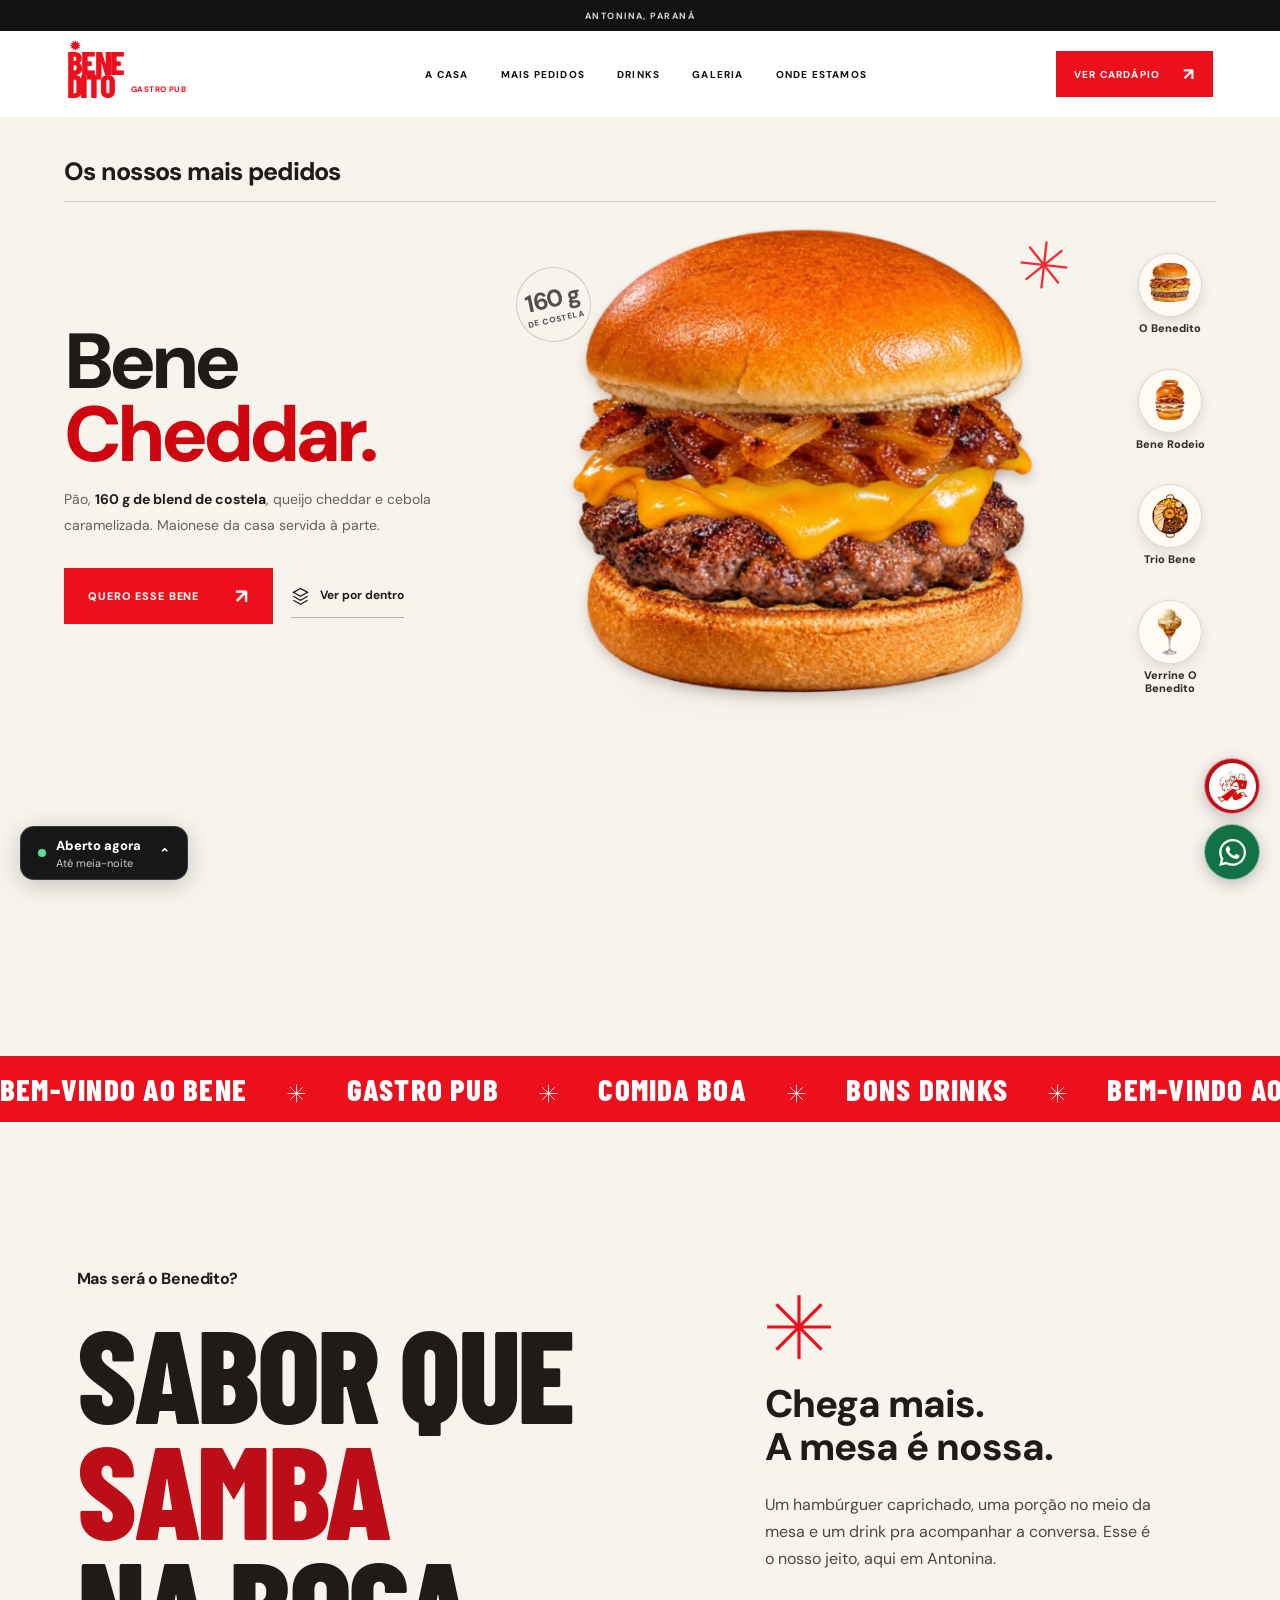
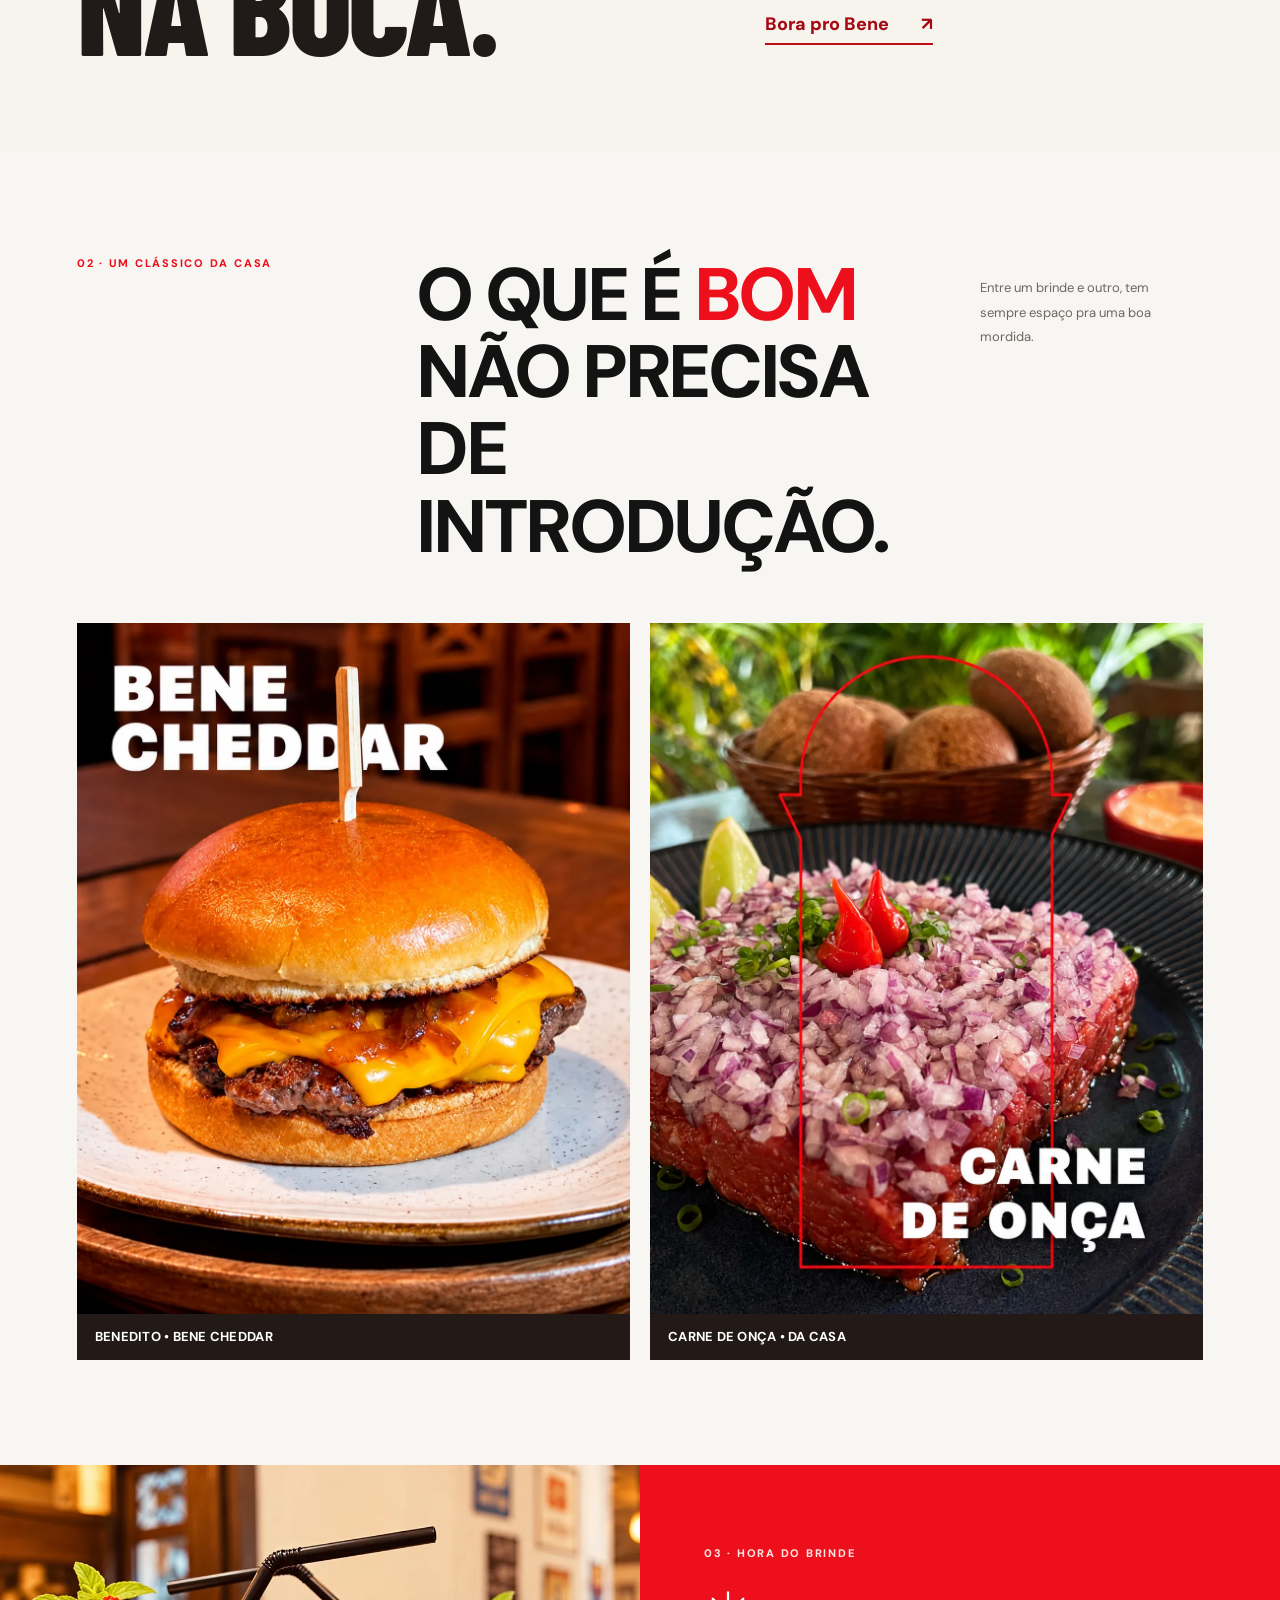
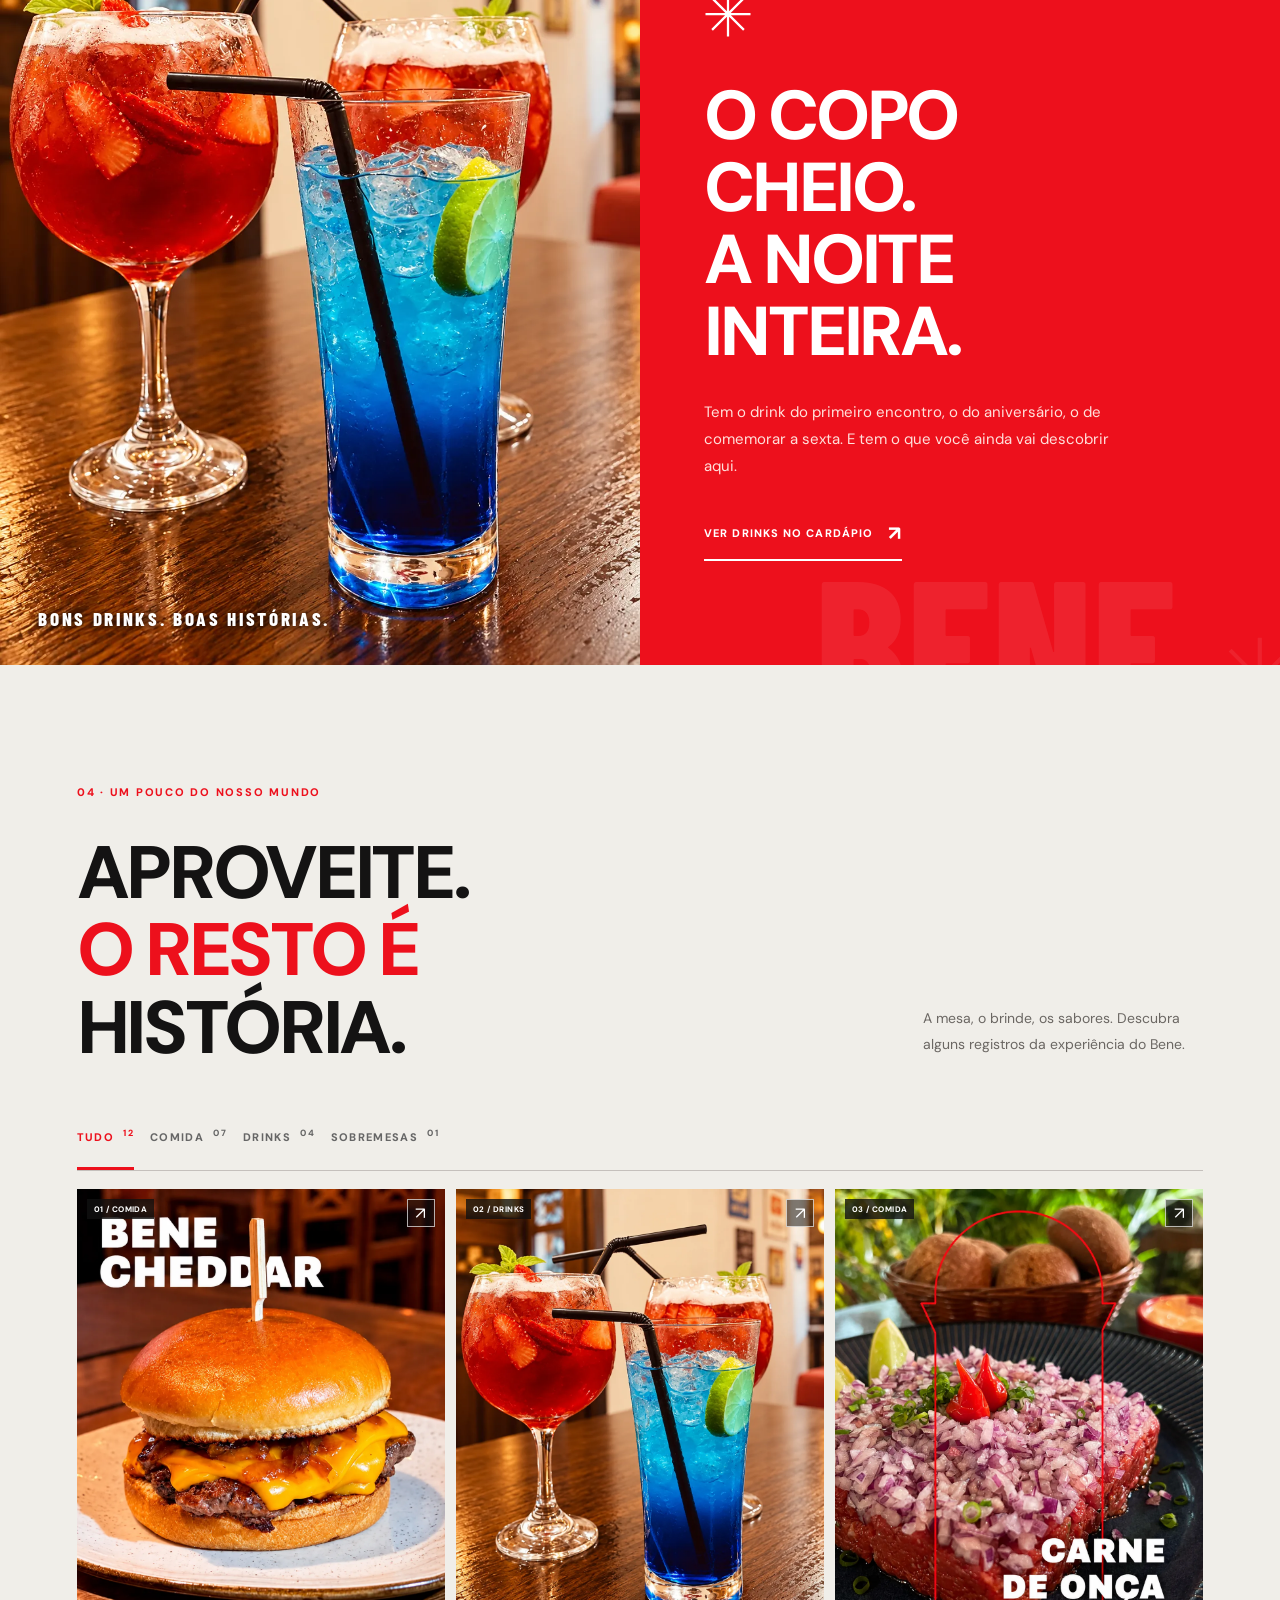
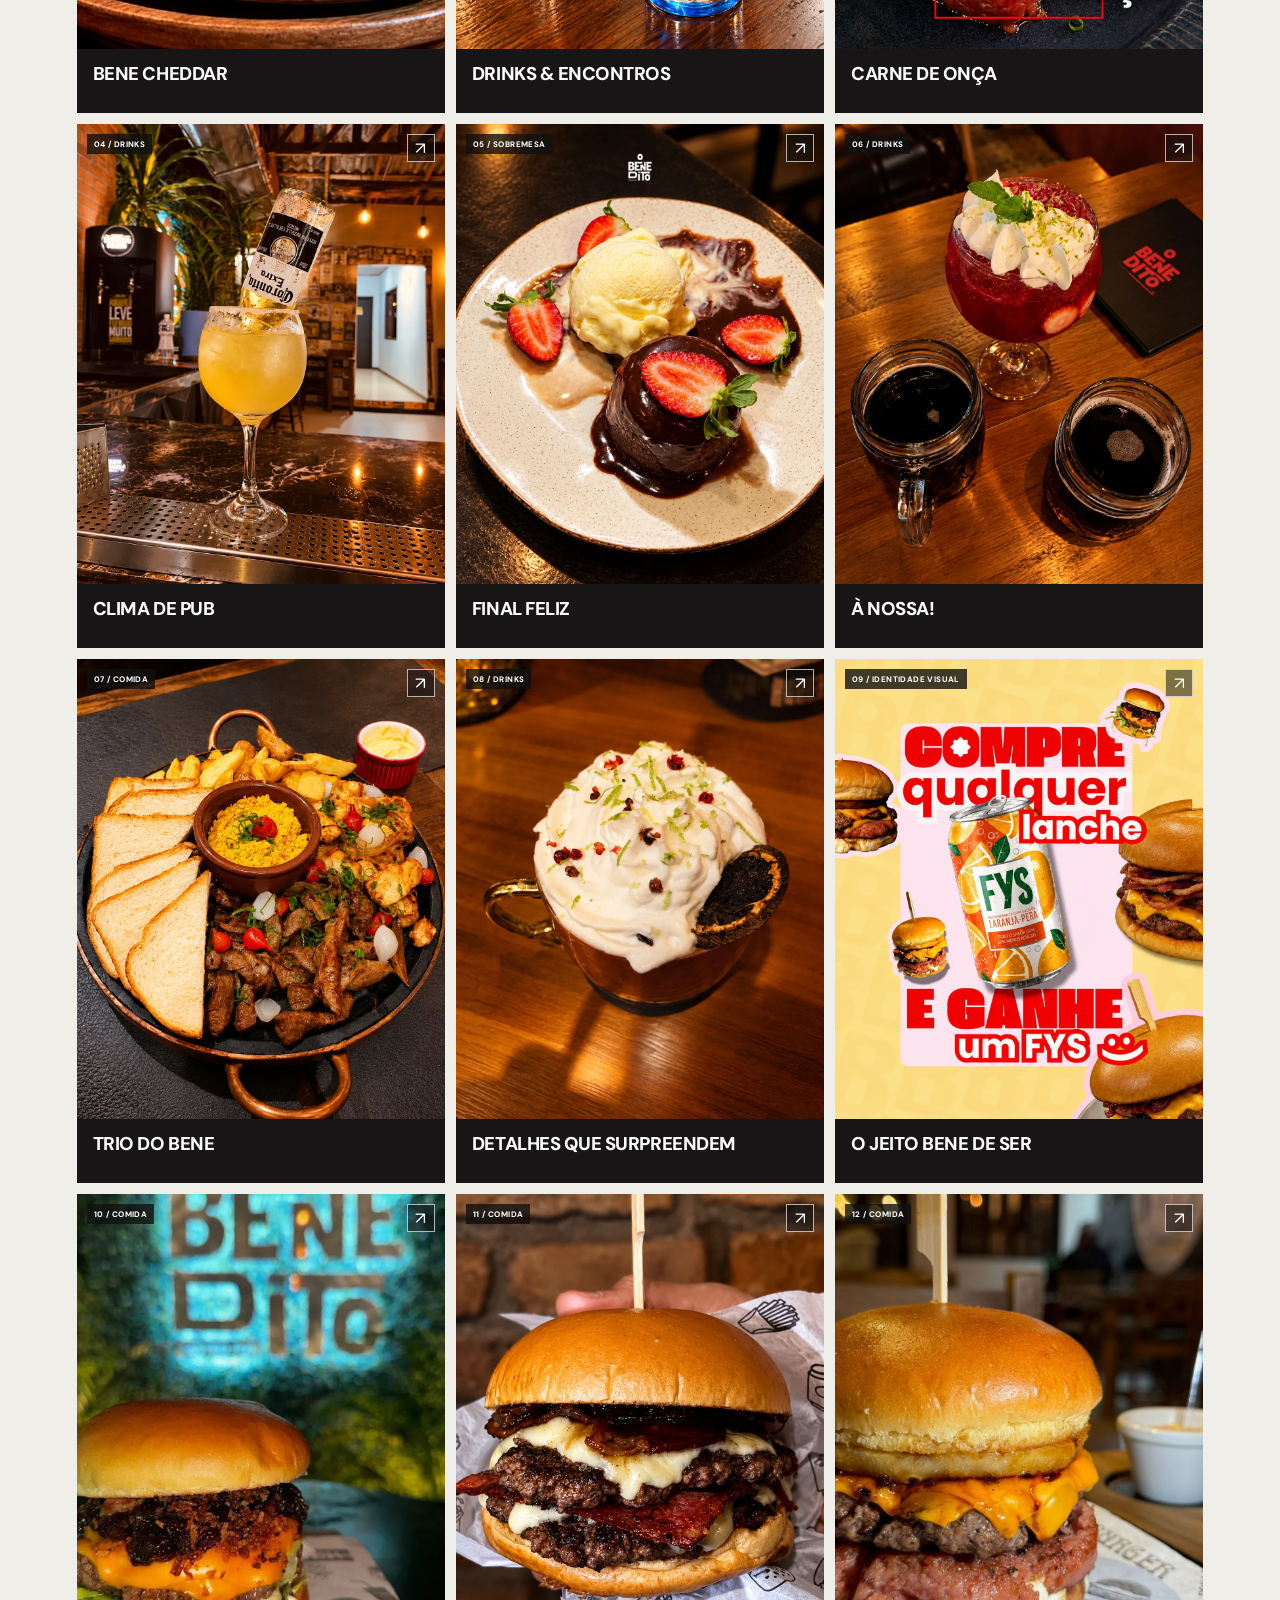
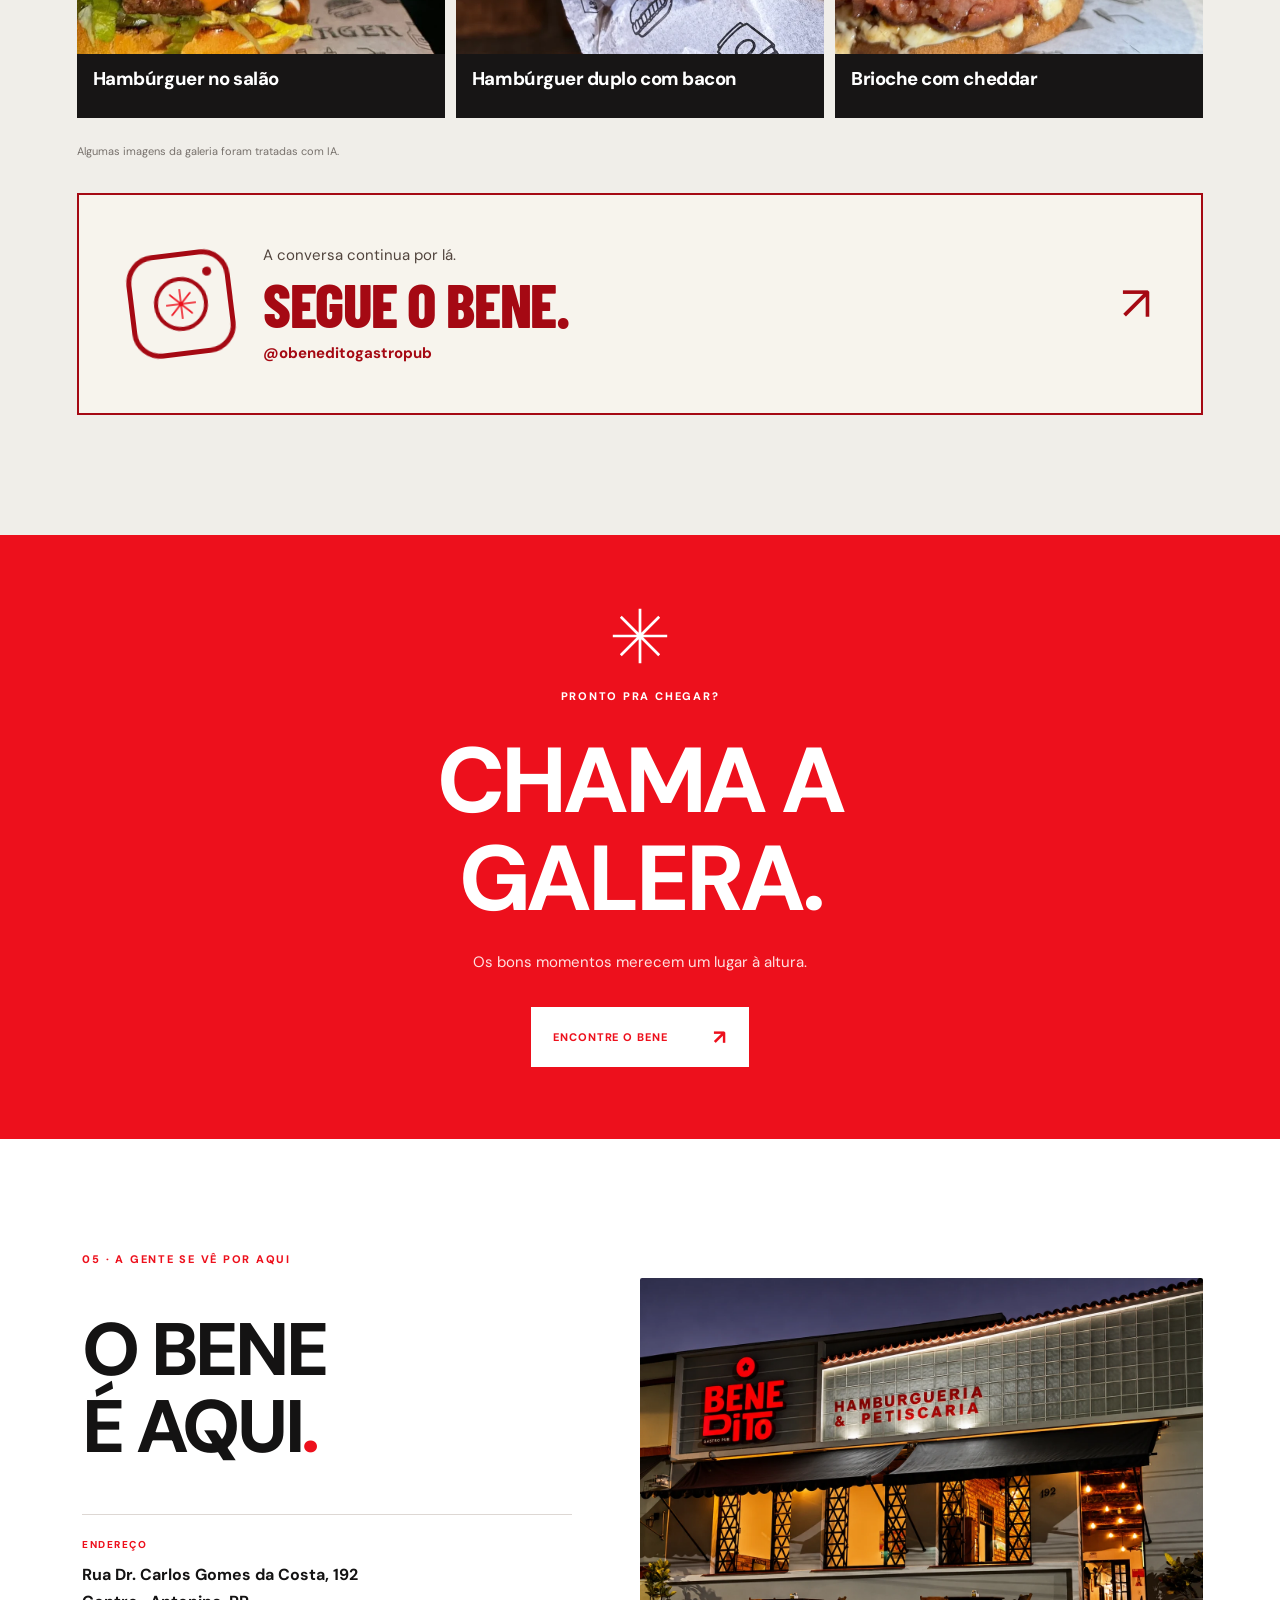
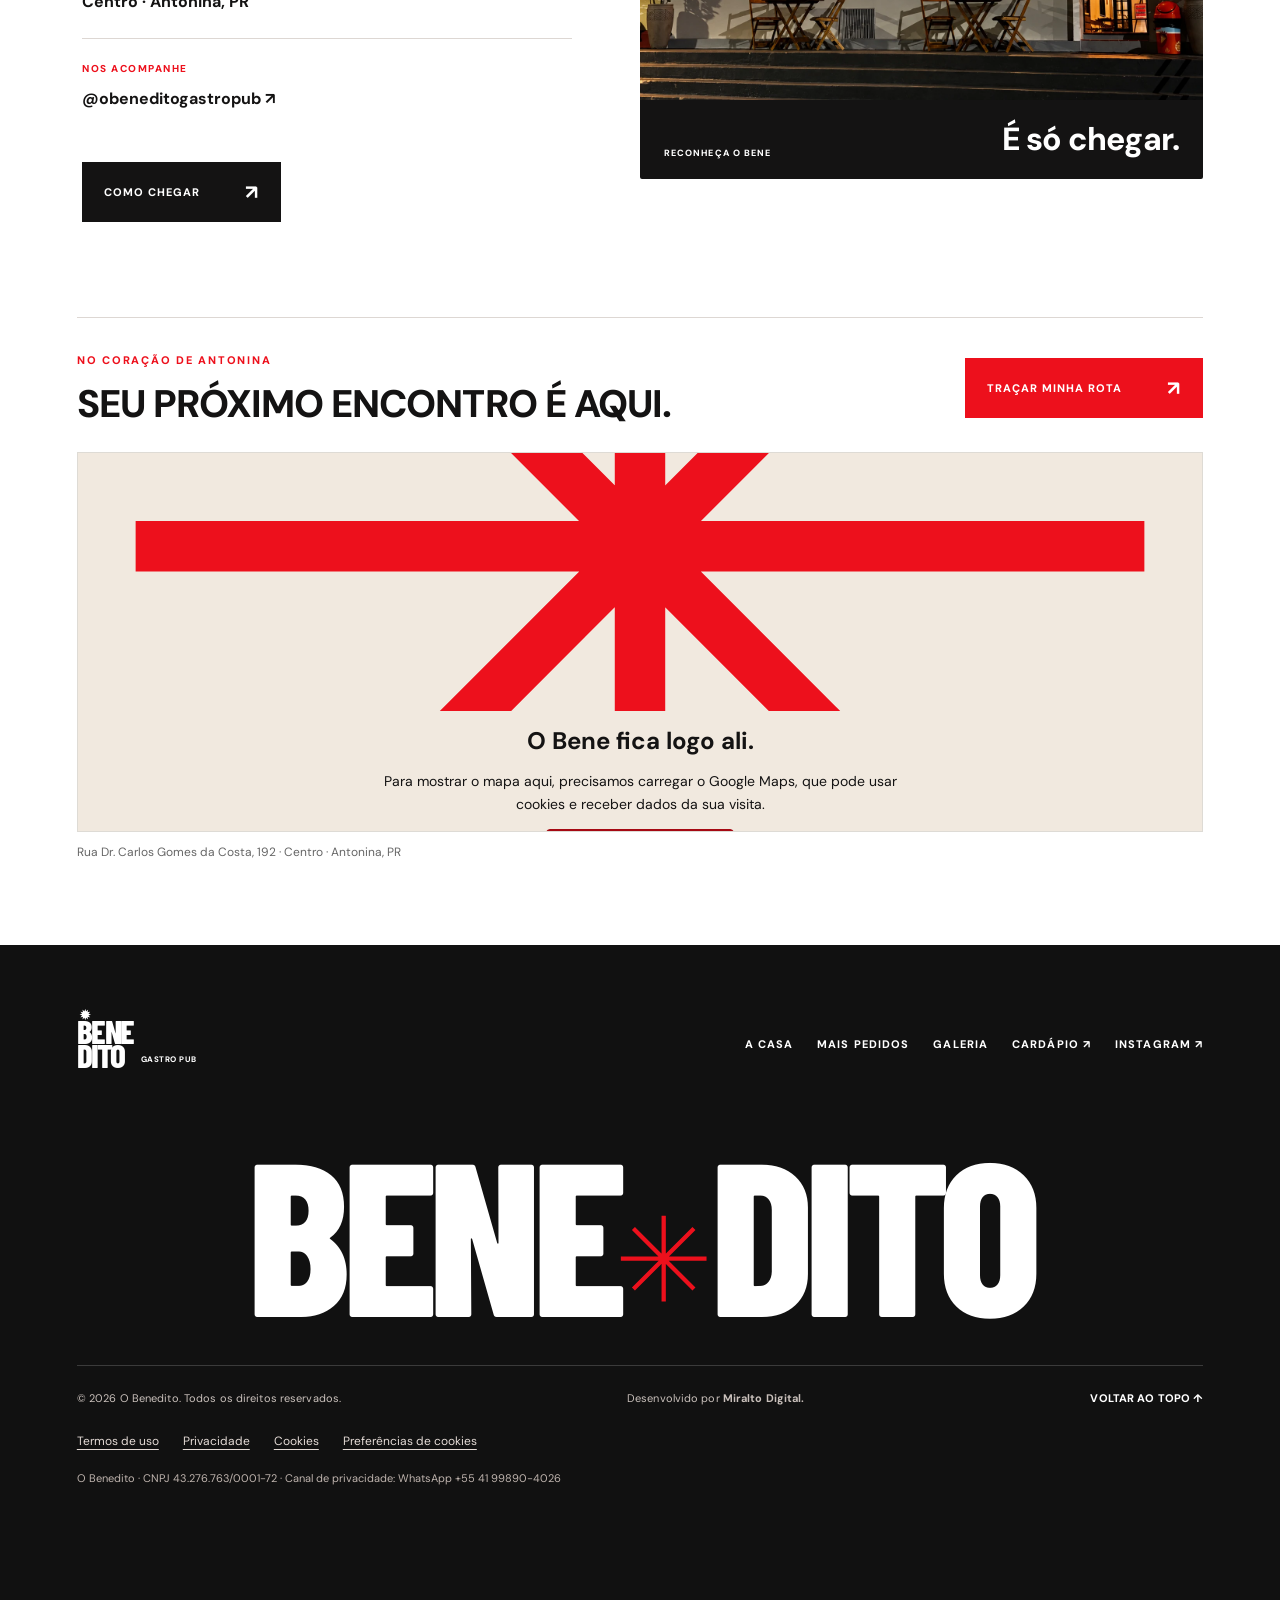
==== commit 6cbde22c: "feat: add privacy policies and refresh institutional content and SEO" ====
--- a/index.html
+++ b/index.html
@@ -1,4 +1,14 @@
-<!doctype html><html lang="pt-BR"><head><meta charset="UTF-8"><link rel="preload" as="image" href="assets/bene-cheddar-montado.webp" fetchpriority="high"><link rel="preload" as="image" href="assets/bene-cheddar-camadas.webp"><meta name="viewport" content="width=device-width,initial-scale=1"><meta name="description" content="Conheça os hambúrgueres, porções e drinks do O Benedito Gastro Pub em Antonina. Confira o cardápio e o delivery em Antonina e Morretes."><meta name="theme-color" content="#ed101c"><title>O Benedito — Gastro Pub em Antonina</title><style>
+<!doctype html><html lang="pt-BR"><head><meta charset="UTF-8"><link rel="preload" as="image" href="assets/bene-cheddar-montado.webp" fetchpriority="high"><meta name="viewport" content="width=device-width,initial-scale=1"><meta name="description" content="Conheça os hambúrgueres, porções e drinks do O Benedito Gastro Pub em Antonina. Confira o cardápio e o delivery em Antonina e Morretes."><meta name="theme-color" content="#ed101c"><title>O Benedito | Gastro Pub em Antonina</title>
+<link rel="canonical" href="https://o-benedito.onrender.com/">
+<link rel="icon" href="assets/asterisco-vermelho.svg" type="image/svg+xml">
+<meta property="og:type" content="website"><meta property="og:locale" content="pt_BR">
+<meta property="og:site_name" content="O Benedito Gastro Pub">
+<meta property="og:title" content="O Benedito | Sabor que samba na boca">
+<meta property="og:description" content="Hambúrgueres, porções e drinks em Antonina. Conheça a casa e confira o cardápio do Bene.">
+<meta property="og:url" content="https://o-benedito.onrender.com/"><meta property="og:image" content="https://o-benedito.onrender.com/assets/fachada-benedito.webp">
+<meta property="og:image:alt" content="Fachada do O Benedito Gastro Pub em Antonina">
+<meta name="twitter:card" content="summary_large_image"><meta name="twitter:title" content="O Benedito | Gastro Pub em Antonina"><meta name="twitter:description" content="Hambúrgueres, porções e drinks. Bora pro Bene?"><meta name="twitter:image" content="https://o-benedito.onrender.com/assets/fachada-benedito.webp">
+<script type="application/ld+json">{"@context":"https://schema.org","@type":"Restaurant","name":"O Benedito Gastro Pub","url":"https://o-benedito.onrender.com/","image":"https://o-benedito.onrender.com/assets/fachada-benedito.webp","telephone":"+5541998904026","address":{"@type":"PostalAddress","streetAddress":"Rua Dr. Carlos Gomes da Costa, 192","addressLocality":"Antonina","addressRegion":"PR","addressCountry":"BR"},"hasMenu":"https://obenedito.grandchef.com.br","sameAs":["https://www.instagram.com/obeneditogastropub/"]}</script><style>
 @font-face {
   font-family: 'Barlow Condensed';
   font-style: normal;
@@ -79,7 +89,7 @@
 }
 @media(max-width:360px){.gallery-grid{grid-template-columns:1fr}.gallery-tile strong{min-height:0}.filters{gap:10px}.hero h1{font-size:30px}.invite h2{font-size:32px}}
 
-/* Bene Cheddar — photographic layers, perspective and native scroll. */
+/* Bene Cheddar · photographic layers, perspective and native scroll. */
 .burger-hero{--bene-paper:#f7f4ed;--bene-ink:#201b19;--open:0;position:relative;background:var(--bene-paper);color:var(--bene-ink);isolation:isolate;scroll-margin-top:0}
 .burger-pin{position:relative;max-width:1600px;margin:auto;padding:40px 5.5% 26px;min-height:640px;display:flex;flex-direction:column;justify-content:center}
 .burger-hero.is-ready{height:calc(100svh + 740px)}
@@ -176,7 +186,7 @@
 @media(prefers-reduced-motion:reduce){.burger-hero.is-ready{height:auto}.is-ready .burger-pin{position:relative;height:auto}.burger-layer{will-change:auto}.burger-stack{transform:none!important}.bene-scroll-cue svg{display:none}}
 @media(max-height:540px) and (orientation:landscape){.burger-hero.is-ready{height:auto}.is-ready .burger-pin{position:relative;height:auto;min-height:0}.bene-grid{display:grid;grid-template-columns:1fr 1fr;gap:20px}.bene-story{display:block}.bene-story h1{font-size:45px}.bene-description{display:none}.bene-actions{flex-direction:column;align-items:flex-start;gap:4px}.burger-stage{height:380px;min-height:380px}.bene-topline{font-size:8px}.bene-intro{font-size:13px}}
 
-</style><style>/* Trio Bene — all selectors scoped, controls outside the animated scene. */
+</style><style>/* Trio Bene · all selectors scoped, controls outside the animated scene. */
 .trio-section{--tb-paper:#f7f4ed;--tb-ink:#241c18;--tb-red:#ed101c;color:var(--tb-ink);background:var(--tb-paper);padding:30px 5.5% 55px;position:relative;isolation:isolate;scroll-margin-top:24px;font-family:Arial,sans-serif}
 .trio-section *{box-sizing:border-box}.trio-section button,.trio-section a{-webkit-tap-highlight-color:transparent}.trio-topline{max-width:1420px;margin:auto;display:flex;justify-content:space-between;gap:20px;padding-bottom:17px;border-bottom:1px solid #241c1826;font-size:10px;letter-spacing:.13em;font-weight:700}.trio-layout{max-width:1420px;margin:38px auto 0;display:grid;grid-template-columns:minmax(260px,.7fr) minmax(0,1.3fr);grid-template-areas:'intro visual' 'detail visual';column-gap:40px;align-items:start}.trio-copy{grid-area:intro}.trio-eyebrow{font-size:10px;letter-spacing:.14em;font-weight:700}.trio-copy h2{font-family:'Barlow Condensed',Impact,sans-serif!important;line-height:.84!important;font-size:clamp(84px,9vw,138px)!important;font-weight:800;letter-spacing:-.025em;margin:23px 0!important;display:block}.trio-copy h2 span{display:block;color:var(--tb-red)}.trio-lead{font-size:clamp(20px,2vw,28px);line-height:1.2;letter-spacing:-.025em;font-weight:600;margin:0 0 14px}.trio-description{font-size:14px;line-height:1.6;color:#766b63;max-width:360px;margin:0}.trio-weights{display:flex;gap:20px;align-items:center;margin:25px 0}.trio-weights div{display:flex;flex-direction:column;gap:6px}.trio-weights b{font-size:26px;line-height:1;letter-spacing:-.05em}.trio-weights b span{font-size:14px;font-weight:400;margin-left:2px}.trio-weights small{font-size:8px;letter-spacing:.07em;font-weight:700}.trio-weights i{font-style:normal;color:#a19487;font-size:14px}.trio-detail-wrap{grid-area:detail;max-width:390px}.trio-detail{border-top:1px solid #241c1826;padding-top:20px;min-height:135px}.trio-detail-index{font-size:9px;letter-spacing:.1em;color:var(--tb-red);font-weight:700}.trio-detail h3{font-size:21px!important;line-height:1.25;margin:9px 0!important;letter-spacing:-.025em}.trio-detail p{font-size:13px;line-height:1.6;color:#766b63;margin:0}.trio-menu-link{display:inline-flex;align-items:center;gap:30px;font-size:10px;font-weight:700;letter-spacing:.1em;color:var(--tb-ink);text-decoration:none;border-bottom:1px solid var(--tb-ink);padding:15px 0 8px}.trio-menu-link span{font-size:19px}.trio-experience{grid-area:visual;min-width:0;position:relative}.tb-stage{position:relative;width:100%;height:clamp(430px,44vw,625px);isolation:isolate;border-radius:22px;background:radial-gradient(ellipse at 50% 53%,#e9dfd153,transparent 68%)}
 .tb-assembly{position:absolute;inset:0;display:grid;place-items:center;perspective:1400px;transition:opacity 240ms ease-out,transform 420ms cubic-bezier(.22,1,.36,1);opacity:1;transform:scale(1);touch-action:pan-y;cursor:grab;outline:0;border-radius:22px;z-index:1;overflow:hidden}.tb-assembly:active{cursor:grabbing}.tb-assembly:focus-visible{outline:2px solid var(--tb-red);outline-offset:3px}.tb-perspective{width:min(86%,calc(clamp(430px,44vw,625px) - 50px));max-width:620px;aspect-ratio:1;transform:rotateX(17deg);pointer-events:none;filter:drop-shadow(0 22px 12px #3e271b24)}.tb-manual,.tb-spin{width:100%;height:100%;transform-origin:center;pointer-events:none}.tb-dish{width:100%!important;height:100%!important;max-width:none!important;object-fit:contain;display:block;pointer-events:none;user-select:none}.tb-drag-hint{position:absolute;bottom:10px;left:0;right:0;text-align:center;font-size:9px;letter-spacing:.1em;color:#8e8173;pointer-events:none}.tb-drag-hint span{color:var(--tb-red);margin-right:6px}
@@ -190,7 +200,7 @@
 </style><link rel="stylesheet" href="revisao-local.css">
 </head><body>
 <div class="location-bar">ANTONINA, PARANÁ</div>
-<header class="topbar" id="top"><a class="brand" href="#inicio" aria-label="O Benedito Gastro Pub — início"><span class="brand-bullet">✹</span><strong>BENE<br><span>DITO</span></strong><small>GASTRO PUB</small></a><nav class="nav" id="nav" aria-label="Navegação principal"><a href="#conceito">A CASA</a><a href="#mais-pedidos">MAIS PEDIDOS</a><a href="#drinks">DRINKS</a><a href="#galeria">GALERIA</a><a href="#visite">ONDE ESTAMOS</a></nav><a class="nav-order" href="https://obenedito.grandchef.com.br" target="_blank" rel="noopener noreferrer">VER CARDÁPIO <span aria-hidden="true">↗</span></a><button class="menu-toggle" id="menu-toggle" aria-controls="nav" aria-expanded="false" aria-label="Abrir menu"><span></span><span></span><span></span></button></header>
+<header class="topbar" id="top"><a class="brand" href="#inicio" aria-label="O Benedito Gastro Pub · início"><span class="brand-bullet">✹</span><strong>BENE<br><span>DITO</span></strong><small>GASTRO PUB</small></a><nav class="nav" id="nav" aria-label="Navegação principal"><a href="#conceito">A CASA</a><a href="#mais-pedidos">MAIS PEDIDOS</a><a href="#drinks">DRINKS</a><a href="#galeria">GALERIA</a><a href="#visite">ONDE ESTAMOS</a></nav><a class="nav-order" href="https://obenedito.grandchef.com.br" target="_blank" rel="noopener noreferrer">VER CARDÁPIO <span aria-hidden="true">↗</span></a><button class="menu-toggle" id="menu-toggle" aria-controls="nav" aria-expanded="false" aria-label="Abrir menu"><span></span><span></span><span></span></button></header>
 <main>
 <section class="dish-showcase" id="inicio" aria-labelledby="mais-pedidos">
   <div class="dish-inner">
@@ -335,12 +345,14 @@
   <span class="bene-sr-only" id="dish-announcement" role="status"></span>
   </div>
 </section>
-<div class="ticker"><div class="ticker-track">BEM-VINDO AO BENE <b>✳</b> GASTRO PUB <b>✳</b> COMIDA BOA <b>✳</b> BONS DRINKS <b>✳</b> BEM-VINDO AO BENE <b>✳</b> GASTRO PUB <b>✳</b> COMIDA BOA <b>✳</b> BONS DRINKS <b>✳</b></div></div>
-<section class="concept section" id="conceito"><div class="sec-marker">01 — A CASA</div><div class="concept-grid"><div><h2>UM LUGAR.<br><span>MUITAS</span><br>HISTÓRIAS<span class="period">.</span></h2></div><div class="concept-right"><span class="tiny-symbol">✳</span><h3>Mais que um gastro pub.<br>O seu próximo ponto de encontro.</h3><p>Da conversa que não acaba ao pedido de “só mais um”. O Benedito reúne o que faz uma noite valer a pena: sabor, gente boa e momentos pra lembrar.</p><div class="concept-stats"><span>FEITO PRA<br><strong>COMPARTILHAR.</strong></span><span>ANTONINA<br><strong>É NOSSA CASA.</strong></span></div></div></div></section>
-
-<section class="iconic section"><div class="iconic-head"><div class="sec-marker">02 — UM CLÁSSICO DA CASA</div><h2>O QUE É <span>BOM</span><br>NÃO PRECISA<br>DE INTRODUÇÃO.</h2><p>Entre um brinde e outro, tem sempre espaço pra uma boa mordida.</p></div><div class="iconic-cards"><figure class="iconic-main"><img src="assets/bene-cheddar.webp" alt="Bene Cheddar, hambúrguer com cheddar derretido" loading="lazy"><figcaption>BENEDITO • BENE CHEDDAR</figcaption></figure><figure class="iconic-alt"><img src="assets/carne-de-onca.webp" alt="Carne de onça servida pelo Benedito" loading="lazy"><figcaption>CARNE DE ONÇA • DA CASA</figcaption></figure></div></section>
-<section class="drinks-section" id="drinks"><div class="drinks-cover"><img src="assets/drinks-coloridos.webp" alt="Coquetéis coloridos servidos no Benedito" loading="lazy"><div class="drinks-cover-label">BONS DRINKS. BOAS HISTÓRIAS.</div></div><div class="drinks-copy"><div class="sec-marker inverse">03 — HORA DO BRINDE</div><span class="drinks-asterisk">✳</span><h2>O COPO<br>CHEIO.<br><em>A NOITE</em><br>INTEIRA.</h2><p>Tem o drink do primeiro encontro, o do aniversário, o de comemorar a sexta. E tem o que você ainda vai descobrir aqui.</p><a href="#galeria" class="under-link">SINTA O CLIMA <span>↓</span></a><div class="drinks-noise">BENE <span>✳</span></div></div></section>
-<section class="gallery section" id="galeria"><div class="gallery-top"><div><div class="sec-marker">04 — UM POUCO DO NOSSO MUNDO</div><h2>APROVEITE.<br><span>O RESTO É</span><br>HISTÓRIA.</h2></div><p>A mesa, o brinde, os sabores. Descubra alguns registros da experiência do Bene.</p></div><div class="filters" role="group" aria-label="Filtrar galeria"><button class="selected" data-filter="todos" aria-pressed="true">TUDO <sup>12</sup></button><button data-filter="comida" aria-pressed="false">COMIDA <sup>07</sup></button><button data-filter="drinks" aria-pressed="false">DRINKS <sup>04</sup></button><button data-filter="sobremesa" aria-pressed="false">SOBREMESAS <sup>01</sup></button></div><div class="gallery-grid" id="gallery-grid">
+<div class="ticker"><div class="ticker-track">BEM-VINDO AO BENE <b><svg class="bene-asterisk" xmlns="http://www.w3.org/2000/svg" viewBox="0 0 64 64" width="1em" height="1em" fill="none" aria-hidden="true" focusable="false"><path d="M32 2v60M2 32h60M10.8 10.8l42.4 42.4M10.8 53.2l42.4-42.4" stroke="currentColor" stroke-width="3"/></svg></b> GASTRO PUB <b><svg class="bene-asterisk" xmlns="http://www.w3.org/2000/svg" viewBox="0 0 64 64" width="1em" height="1em" fill="none" aria-hidden="true" focusable="false"><path d="M32 2v60M2 32h60M10.8 10.8l42.4 42.4M10.8 53.2l42.4-42.4" stroke="currentColor" stroke-width="3"/></svg></b> COMIDA BOA <b><svg class="bene-asterisk" xmlns="http://www.w3.org/2000/svg" viewBox="0 0 64 64" width="1em" height="1em" fill="none" aria-hidden="true" focusable="false"><path d="M32 2v60M2 32h60M10.8 10.8l42.4 42.4M10.8 53.2l42.4-42.4" stroke="currentColor" stroke-width="3"/></svg></b> BONS DRINKS <b><svg class="bene-asterisk" xmlns="http://www.w3.org/2000/svg" viewBox="0 0 64 64" width="1em" height="1em" fill="none" aria-hidden="true" focusable="false"><path d="M32 2v60M2 32h60M10.8 10.8l42.4 42.4M10.8 53.2l42.4-42.4" stroke="currentColor" stroke-width="3"/></svg></b> BEM-VINDO AO BENE <b><svg class="bene-asterisk" xmlns="http://www.w3.org/2000/svg" viewBox="0 0 64 64" width="1em" height="1em" fill="none" aria-hidden="true" focusable="false"><path d="M32 2v60M2 32h60M10.8 10.8l42.4 42.4M10.8 53.2l42.4-42.4" stroke="currentColor" stroke-width="3"/></svg></b> GASTRO PUB <b><svg class="bene-asterisk" xmlns="http://www.w3.org/2000/svg" viewBox="0 0 64 64" width="1em" height="1em" fill="none" aria-hidden="true" focusable="false"><path d="M32 2v60M2 32h60M10.8 10.8l42.4 42.4M10.8 53.2l42.4-42.4" stroke="currentColor" stroke-width="3"/></svg></b> COMIDA BOA <b><svg class="bene-asterisk" xmlns="http://www.w3.org/2000/svg" viewBox="0 0 64 64" width="1em" height="1em" fill="none" aria-hidden="true" focusable="false"><path d="M32 2v60M2 32h60M10.8 10.8l42.4 42.4M10.8 53.2l42.4-42.4" stroke="currentColor" stroke-width="3"/></svg></b> BONS DRINKS <b><svg class="bene-asterisk" xmlns="http://www.w3.org/2000/svg" viewBox="0 0 64 64" width="1em" height="1em" fill="none" aria-hidden="true" focusable="false"><path d="M32 2v60M2 32h60M10.8 10.8l42.4 42.4M10.8 53.2l42.4-42.4" stroke="currentColor" stroke-width="3"/></svg></b></div></div>
+<section class="concept section" id="conceito" aria-labelledby="casa-title">
+<div class="concept-grid"><div class="casa-heading"><p class="casa-label">Mas será o Benedito?</p><h2 id="casa-title">Sabor que<br><span>samba</span><br>na boca.</h2></div>
+<div class="concept-right"><img class="casa-star" src="assets/asterisco-vermelho.svg" alt="" width="68" height="68" loading="lazy"><h3>Chega mais.<br>A mesa é nossa.</h3><p>Um hambúrguer caprichado, uma porção no meio da mesa e um drink pra acompanhar a conversa. Esse é o nosso jeito, aqui em Antonina.</p><a class="casa-link" href="#visite">Bora pro Bene <span aria-hidden="true">↗</span></a></div></div></section>
+
+<section class="iconic section"><div class="iconic-head"><div class="sec-marker">02 · UM CLÁSSICO DA CASA</div><h2>O QUE É <span>BOM</span><br>NÃO PRECISA<br>DE INTRODUÇÃO.</h2><p>Entre um brinde e outro, tem sempre espaço pra uma boa mordida.</p></div><div class="iconic-cards"><figure class="iconic-main"><img src="assets/bene-cheddar.webp" alt="Bene Cheddar, hambúrguer com cheddar derretido" loading="lazy"><figcaption>BENEDITO • BENE CHEDDAR</figcaption></figure><figure class="iconic-alt"><img src="assets/carne-de-onca.webp" alt="Carne de onça servida pelo Benedito" loading="lazy"><figcaption>CARNE DE ONÇA • DA CASA</figcaption></figure></div></section>
+<section class="drinks-section" id="drinks"><div class="drinks-cover"><img src="assets/drinks-coloridos.webp" alt="Coquetéis coloridos servidos no Benedito" loading="lazy"><div class="drinks-cover-label">BONS DRINKS. BOAS HISTÓRIAS.</div></div><div class="drinks-copy"><div class="sec-marker inverse">03 · HORA DO BRINDE</div><span class="drinks-asterisk"><svg class="bene-asterisk" xmlns="http://www.w3.org/2000/svg" viewBox="0 0 64 64" width="1em" height="1em" fill="none" aria-hidden="true" focusable="false"><path d="M32 2v60M2 32h60M10.8 10.8l42.4 42.4M10.8 53.2l42.4-42.4" stroke="currentColor" stroke-width="3"/></svg></span><h2>O COPO<br>CHEIO.<br><em>A NOITE</em><br>INTEIRA.</h2><p>Tem o drink do primeiro encontro, o do aniversário, o de comemorar a sexta. E tem o que você ainda vai descobrir aqui.</p><a href="https://obenedito.grandchef.com.br" target="_blank" rel="noopener noreferrer" class="under-link">VER DRINKS NO CARDÁPIO <span aria-hidden="true">↗</span></a><div class="drinks-noise">BENE <span><svg class="bene-asterisk" xmlns="http://www.w3.org/2000/svg" viewBox="0 0 64 64" width="1em" height="1em" fill="none" aria-hidden="true" focusable="false"><path d="M32 2v60M2 32h60M10.8 10.8l42.4 42.4M10.8 53.2l42.4-42.4" stroke="currentColor" stroke-width="3"/></svg></span></div></div></section>
+<section class="gallery section" id="galeria"><div class="gallery-top"><div><div class="sec-marker">04 · UM POUCO DO NOSSO MUNDO</div><h2>APROVEITE.<br><span>O RESTO É</span><br>HISTÓRIA.</h2></div><p>A mesa, o brinde, os sabores. Descubra alguns registros da experiência do Bene.</p></div><div class="filters" role="group" aria-label="Filtrar galeria"><button class="selected" data-filter="todos" aria-pressed="true">TUDO <sup>12</sup></button><button data-filter="comida" aria-pressed="false">COMIDA <sup>07</sup></button><button data-filter="drinks" aria-pressed="false">DRINKS <sup>04</sup></button><button data-filter="sobremesa" aria-pressed="false">SOBREMESAS <sup>01</sup></button></div><div class="gallery-grid" id="gallery-grid">
 <button class="gallery-tile large" data-category="comida" data-full="assets/bene-cheddar.webp" data-label="Bene Cheddar"><img src="assets/bene-cheddar.webp" alt="Bene Cheddar" loading="lazy"><span class="g-index">01 / COMIDA</span><strong>BENE CHEDDAR</strong><span class="g-expand">↗</span></button>
 <button class="gallery-tile" data-category="drinks" data-full="assets/drinks-coloridos.webp" data-label="Drinks para compartilhar"><img src="assets/drinks-coloridos.webp" alt="Drinks coloridos" loading="lazy"><span class="g-index">02 / DRINKS</span><strong>DRINKS & ENCONTROS</strong><span class="g-expand">↗</span></button>
 <button class="gallery-tile" data-category="comida" data-full="assets/carne-de-onca.webp" data-label="Carne de Onça"><img src="assets/carne-de-onca.webp" alt="Carne de onça" loading="lazy"><span class="g-index">03 / COMIDA</span><strong>CARNE DE ONÇA</strong><span class="g-expand">↗</span></button>
@@ -353,13 +365,15 @@
 <button class="gallery-tile" data-category="comida" data-full="assets/galeria-0600.webp" data-label="Hambúrguer no salão"><img class="gallery-photo-cover" style="--gallery-photo-focus: 60%" src="assets/galeria-0600.webp" alt="Hambúrguer com cheddar e alface diante do letreiro iluminado do Benedito" loading="lazy"><span class="g-index">10 / COMIDA</span><strong>Hambúrguer no salão</strong><span class="g-expand" aria-hidden="true">↗</span></button>
 <button class="gallery-tile" data-category="comida" data-full="assets/galeria-0889.webp" data-label="Hambúrguer duplo com bacon"><img class="gallery-photo-cover" style="--gallery-photo-focus: 66%" src="assets/galeria-0889.webp" alt="Hambúrguer duplo com queijo e bacon servido no papel da casa" loading="lazy"><span class="g-index">11 / COMIDA</span><strong>Hambúrguer duplo com bacon</strong><span class="g-expand" aria-hidden="true">↗</span></button>
 <button class="gallery-tile" data-category="comida" data-full="assets/galeria-0599.webp" data-label="Brioche com cheddar"><img class="gallery-photo-cover" style="--gallery-photo-focus: 68%" src="assets/galeria-0599.webp" alt="Detalhe de um hambúrguer com cheddar no pão brioche" loading="lazy"><span class="g-index">12 / COMIDA</span><strong>Brioche com cheddar</strong><span class="g-expand" aria-hidden="true">↗</span></button>
-</div><div class="gallery-foot"><p>Algumas imagens da galeria foram tratadas com IA.</p><a href="https://www.instagram.com/obeneditogastropub/" target="_blank" rel="noopener noreferrer">MAIS NO INSTAGRAM ↗</a></div></section>
-<section class="invite"><div class="invite-star">✳</div><div class="sec-marker inverse">PRONTO PRA CHEGAR?</div><h2>CHAMA A<br><span>GALERA.</span></h2><p>Os bons momentos merecem um lugar à altura.</p><a class="btn btn-white" href="https://www.google.com/maps/dir/?api=1&destination=O%20Benedito%20Gastro%20Pub%2C%20Rua%20Dr%20Carlos%20Gomes%20da%20Costa%20192%2C%20Antonina%20PR" target="_blank" rel="noopener noreferrer">ENCONTRE O BENE <span>↗</span></a></section>
-<section class="visit section" id="visite"><div class="visit-details"><div class="sec-marker">05 — A GENTE SE VÊ POR AQUI</div><h2>O BENE<br>É AQUI<span>.</span></h2><div class="visit-row"><small>ENDEREÇO</small><p>Rua Dr. Carlos Gomes da Costa, 192<br>Centro · Antonina, PR</p></div><div class="visit-row"><small>NOS ACOMPANHE</small><a href="https://www.instagram.com/obeneditogastropub/" target="_blank" rel="noopener noreferrer">@obeneditogastropub ↗</a></div><a class="btn btn-dark" href="https://www.google.com/maps/dir/?api=1&destination=O%20Benedito%20Gastro%20Pub%2C%20Rua%20Dr%20Carlos%20Gomes%20da%20Costa%20192%2C%20Antonina%20PR" target="_blank" rel="noopener noreferrer">COMO CHEGAR <span>↗</span></a></div><figure class="visit-photo visit-facade"><img src="assets/fachada-benedito.webp" width="1448" height="1086" alt="Fachada do O Benedito Gastro Pub em Antonina, com letreiro vermelho iluminado" loading="lazy"><figcaption class="facade-caption"><span>RECONHEÇA O BENE</span><strong>É só chegar.</strong></figcaption></figure></section>
-<section class="location-map" aria-labelledby="map-heading"><div class="map-heading"><div><span class="sec-marker">NO CORAÇÃO DE ANTONINA</span><h3 id="map-heading">SEU PRÓXIMO ENCONTRO É AQUI.</h3></div><a class="btn btn-red" href="https://www.google.com/maps/dir/?api=1&destination=O%20Benedito%20Gastro%20Pub%2C%20Rua%20Dr%20Carlos%20Gomes%20da%20Costa%20192%2C%20Antonina%20PR" target="_blank" rel="noopener noreferrer">TRAÇAR MINHA ROTA <span>↗</span></a></div><div class="map-preview"><iframe src="https://maps.google.com/maps?q=O%20Benedito%20Gastro%20Pub%2C%20Rua%20Dr%20Carlos%20Gomes%20da%20Costa%20192%2C%20Antonina%20PR&amp;z=17&amp;t=m&amp;output=embed&amp;hl=pt-BR" title="Mapa dos arredores do O Benedito Gastro Pub, no centro de Antonina" loading="lazy" referrerpolicy="no-referrer-when-downgrade" tabindex="-1" aria-hidden="true"></iframe><a class="map-route-overlay" href="https://www.google.com/maps/dir/?api=1&destination=O%20Benedito%20Gastro%20Pub%2C%20Rua%20Dr%20Carlos%20Gomes%20da%20Costa%20192%2C%20Antonina%20PR" target="_blank" rel="noopener noreferrer" aria-label="Abrir rota até O Benedito no Google Maps"><span>ABRIR ROTA NO GOOGLE MAPS ↗</span></a></div><p class="map-address">Rua Dr. Carlos Gomes da Costa, 192 · Centro · Antonina, PR</p></section></main><footer class="footer"><div class="footer-upper"><a class="brand footer-brand" href="#inicio"><span class="brand-bullet">✹</span><strong>BENE<br><span>DITO</span></strong><small>GASTRO PUB</small></a><div class="footer-nav"><a href="#conceito">A CASA</a><a href="#mais-pedidos">MAIS PEDIDOS</a><a href="#galeria">GALERIA</a><a href="https://obenedito.grandchef.com.br" target="_blank" rel="noopener noreferrer">CARDÁPIO ↗</a><a href="https://www.instagram.com/obeneditogastropub/" target="_blank" rel="noopener noreferrer">INSTAGRAM ↗</a></div></div><div class="footer-big">BENE<span>✳</span>DITO</div><div class="footer-bottom"><span>© <span id="year"></span> O BENEDITO · GASTRO PUB</span><a href="#inicio">VOLTAR AO TOPO ↑</a></div><div style="background:#111;text-align:center;padding:0 20px 28px"><a href="#admin" style="color:#aaa;font:11px Arial,sans-serif">Área administrativa</a></div></footer>
+</div><div class="gallery-foot"><p>Algumas imagens da galeria foram tratadas com IA.</p></div>
+<a class="instagram-bene" href="https://www.instagram.com/obeneditogastropub/" target="_blank" rel="noopener noreferrer" aria-label="Acompanhe @obeneditogastropub no Instagram (abre em nova aba)"><span class="instagram-mark" aria-hidden="true"><span class="instagram-lens"></span><img src="assets/asterisco-vermelho.svg" width="32" height="32" alt="" loading="lazy"></span><span class="instagram-copy"><small>A conversa continua por lá.</small><strong>Segue o Bene.</strong><span>@obeneditogastropub</span></span><span class="instagram-arrow" aria-hidden="true">↗</span></a></section>
+<section class="invite"><div class="invite-star"><svg class="bene-asterisk" xmlns="http://www.w3.org/2000/svg" viewBox="0 0 64 64" width="1em" height="1em" fill="none" aria-hidden="true" focusable="false"><path d="M32 2v60M2 32h60M10.8 10.8l42.4 42.4M10.8 53.2l42.4-42.4" stroke="currentColor" stroke-width="3"/></svg></div><div class="sec-marker inverse">PRONTO PRA CHEGAR?</div><h2>CHAMA A<br><span>GALERA.</span></h2><p>Os bons momentos merecem um lugar à altura.</p><a class="btn btn-white" href="https://www.google.com/maps/dir/?api=1&destination=O%20Benedito%20Gastro%20Pub%2C%20Rua%20Dr%20Carlos%20Gomes%20da%20Costa%20192%2C%20Antonina%20PR" target="_blank" rel="noopener noreferrer">ENCONTRE O BENE <span>↗</span></a></section>
+<section class="visit section" id="visite"><div class="visit-details"><div class="sec-marker">05 · A GENTE SE VÊ POR AQUI</div><h2>O BENE<br>É AQUI<span>.</span></h2><div class="visit-row"><small>ENDEREÇO</small><p>Rua Dr. Carlos Gomes da Costa, 192<br>Centro · Antonina, PR</p></div><div class="visit-row"><small>NOS ACOMPANHE</small><a href="https://www.instagram.com/obeneditogastropub/" target="_blank" rel="noopener noreferrer">@obeneditogastropub ↗</a></div><a class="btn btn-dark" href="https://www.google.com/maps/dir/?api=1&destination=O%20Benedito%20Gastro%20Pub%2C%20Rua%20Dr%20Carlos%20Gomes%20da%20Costa%20192%2C%20Antonina%20PR" target="_blank" rel="noopener noreferrer">COMO CHEGAR <span>↗</span></a></div><figure class="visit-photo visit-facade"><img src="assets/fachada-benedito.webp" width="1448" height="1086" alt="Fachada do O Benedito Gastro Pub em Antonina, com letreiro vermelho iluminado" loading="lazy"><figcaption class="facade-caption"><span>RECONHEÇA O BENE</span><strong>É só chegar.</strong></figcaption></figure></section>
+<section class="location-map" aria-labelledby="map-heading"><div class="map-heading"><div><span class="sec-marker">NO CORAÇÃO DE ANTONINA</span><h3 id="map-heading">SEU PRÓXIMO ENCONTRO É AQUI.</h3></div><a class="btn btn-red" href="https://www.google.com/maps/dir/?api=1&destination=O%20Benedito%20Gastro%20Pub%2C%20Rua%20Dr%20Carlos%20Gomes%20da%20Costa%20192%2C%20Antonina%20PR" target="_blank" rel="noopener noreferrer">TRAÇAR MINHA ROTA <span>↗</span></a></div><div class="map-preview"><div class="map-consent" data-map-placeholder><img src="assets/asterisco-vermelho.svg" width="42" height="42" alt="" loading="lazy"><strong>O Bene fica logo ali.</strong><p>Para mostrar o mapa aqui, precisamos carregar o Google Maps, que pode usar cookies e receber dados da sua visita.</p><button type="button" class="consent-button" data-cookie-open>Escolher preferências</button><span>Você também pode usar o botão de rota acima.</span></div><iframe data-map-src="https://maps.google.com/maps?q=O%20Benedito%20Gastro%20Pub%2C%20Rua%20Dr%20Carlos%20Gomes%20da%20Costa%20192%2C%20Antonina%20PR&amp;z=17&amp;t=m&amp;output=embed&amp;hl=pt-BR" title="Mapa dos arredores do O Benedito Gastro Pub, no centro de Antonina" loading="lazy" referrerpolicy="no-referrer" tabindex="-1" aria-hidden="true"></iframe><a class="map-route-overlay" data-map-overlay hidden href="https://www.google.com/maps/dir/?api=1&destination=O%20Benedito%20Gastro%20Pub%2C%20Rua%20Dr%20Carlos%20Gomes%20da%20Costa%20192%2C%20Antonina%20PR" target="_blank" rel="noopener noreferrer" aria-label="Abrir rota até O Benedito no Google Maps"><span>ABRIR ROTA NO GOOGLE MAPS ↗</span></a></div><p class="map-address">Rua Dr. Carlos Gomes da Costa, 192 · Centro · Antonina, PR</p></section></main><footer class="footer"><div class="footer-upper"><a class="brand footer-brand" href="#inicio"><span class="brand-bullet">✹</span><strong>BENE<br><span>DITO</span></strong><small>GASTRO PUB</small></a><div class="footer-nav"><a href="#conceito">A CASA</a><a href="#mais-pedidos">MAIS PEDIDOS</a><a href="#galeria">GALERIA</a><a href="https://obenedito.grandchef.com.br" target="_blank" rel="noopener noreferrer">CARDÁPIO ↗</a><a href="https://www.instagram.com/obeneditogastropub/" target="_blank" rel="noopener noreferrer">INSTAGRAM ↗</a></div></div><div class="footer-big">BENE<span><svg class="bene-asterisk" xmlns="http://www.w3.org/2000/svg" viewBox="0 0 64 64" width="1em" height="1em" fill="none" aria-hidden="true" focusable="false"><path d="M32 2v60M2 32h60M10.8 10.8l42.4 42.4M10.8 53.2l42.4-42.4" stroke="currentColor" stroke-width="3"/></svg></span>DITO</div><div class="footer-bottom"><span>© <span id="year"></span> O Benedito. Todos os direitos reservados.</span><span>Desenvolvido por <strong>Miralto Digital.</strong></span><a href="#inicio">VOLTAR AO TOPO ↑</a></div><nav class="footer-legal" aria-label="Informações e privacidade"><a href="termos.html">Termos de uso</a><a href="privacidade.html">Privacidade</a><a href="cookies.html">Cookies</a><button type="button" data-cookie-open>Preferências de cookies</button></nav><p class="footer-company">O Benedito · CNPJ 43.276.763/0001-72 · Canal de privacidade: <a href="https://wa.me/5541998904026" target="_blank" rel="noopener noreferrer">WhatsApp +55 41 99890-4026</a></p></footer>
 <dialog id="lightbox" aria-label="Visualização ampliada de fotografia"><button id="close-lightbox" aria-label="Fechar galeria">✕</button><div class="lightbox-content"><img alt="" id="lightbox-photo"><p id="lightbox-title"></p><div class="lightbox-controls"><button id="prev-photo" aria-label="Foto anterior">←</button><span id="gallery-count"></span><button id="next-photo" aria-label="Próxima foto">→</button></div></div></dialog>
 
 <script src="site-ui.js"></script>
+<script src="cookie-preferences.js" defer></script>
 <script src="hamburgueres.js" defer></script>
 <script src="verrine.js" defer></script>
 <script src="vitrine.js" defer></script>
@@ -453,11 +467,11 @@
 
 #edit{width:760px;max-width:calc(100vw - 24px)}#edit .modal-body{padding:18px 24px}@media(max-width:700px){#edit .modal-body{padding:16px 18px}.edit-photo{display:grid;grid-template-columns:120px minmax(0,1fr);gap:8px 12px;align-items:start}.edit-photo .photo-frame{grid-row:span 3}.edit-photo .btn{margin:0;min-height:42px}.edit-photo small{grid-column:2;margin:0}}
 </style>
-<section class="login" id="login"><div class="login-art"><div class="brand">O BENEDITO<b>✳</b></div><div><div class="eyebrow">A casa também é digital.</div><h2>O SEU JEITO.<br>EM CADA<br>DETALHE.</h2><p>Cuide das imagens que contam a história do Bene.</p></div><span class="eyebrow">ANTONINA / GASTRO PUB</span></div><div class="login-box"><div class="login-inner"><span class="badge amber">PRÉVIA DO PAINEL</span><h1>Bem-vindo ao Bene.</h1><p class="muted">Um espaço para cuidar da galeria da casa.</p><div class="notice">O acesso com senha será ativado na conexão da conta do Benedito. Por enquanto, explore a demonstração sem informar dados de acesso.</div><div class="login-form"><div class="field"><label for="email">E-mail do administrador</label><input id="email" type="email" placeholder="Será configurado na ativação" disabled></div><div class="field"><label for="password">Senha</label><input id="password" type="password" placeholder="Acesso ainda não ativado" disabled></div><button class="btn primary" id="explore">Explorar demonstração <span aria-hidden="true">↗</span></button></div><a href="#" data-return-site>← Voltar para o site</a></div></div></section>
-<div class="app" id="app" hidden><aside class="sidebar"><div><div class="brand">O BENEDITO<b>✳</b></div><div class="eyebrow">PAINEL DA CASA</div><nav aria-label="Menu do painel"><button class="navitem" aria-current="page">▦ &nbsp; Galeria de fotos</button></nav></div><div class="side-bottom"><a href="#" data-return-site>Visitar o site ↗</a><button id="exit" class="btn plain">Sair da demonstração</button><div class="avatar"><strong>B</strong><span>Equipe Benedito<br><small>Modo demonstração</small></span></div></div></aside><div><header class="topbar"><span>Painel da casa <span aria-hidden="true"> / </span> <strong>Galeria</strong></span><span class="badge amber">DEMONSTRAÇÃO</span></header><main class="content"><div class="heading row between"><div><div class="eyebrow muted" style="margin-bottom:12px">UM POUCO DO NOSSO MUNDO</div><h1>A galeria do Bene.</h1><p>Os sabores, os brindes e o clima da casa. Tudo no seu lugar.</p></div><div class="row"><button id="preview" class="btn">Prévia da galeria ↗</button><button id="add" class="btn primary">＋ Adicionar fotos</button></div></div><div class="stats"><div class="stat"><div><small>FOTOS NA GALERIA</small><strong id="total">0</strong></div><span aria-hidden="true">▦</span></div><div class="stat"><div><small>VISÍVEIS NA PRÉVIA</small><strong id="visible-count">0</strong></div><span aria-hidden="true">◉</span></div><div class="stat"><div><small>CATEGORIAS EM USO</small><strong id="category-count">0</strong></div><span aria-hidden="true">⊞</span></div></div><div class="notice row between"><span><strong>Você está em uma demonstração.</strong> As alterações ficam neste navegador e não mudam o site publicado.</span><div class="row"><span id="save-state" class="badge">Sem alterações</span><button class="btn dark" id="save" disabled>Salvar rascunho local</button></div></div><div class="toolbar"><div class="tabs" id="tabs" role="group" aria-label="Filtrar fotos por categoria"></div><input id="search" class="search" type="search" placeholder="Buscar foto ou legenda…" aria-label="Buscar fotos"></div><div class="row between" style="margin-bottom:16px"><small id="results" role="status"></small><button class="btn plain" id="reset">Restaurar demonstração</button></div><div class="cards" id="cards"></div><div class="empty" id="empty" hidden><h2>Nenhuma foto por aqui.</h2><p>Tente outra busca ou categoria.</p><button class="btn" id="clear">Limpar filtros</button></div><p class="bottom-note">Use as setas para mudar a ordem das fotos. A prévia respeita a ordem e a visibilidade escolhidas.</p></main></div></div>
+<section class="login" id="login"><div class="login-art"><div class="brand">O BENEDITO<b><svg class="bene-asterisk" xmlns="http://www.w3.org/2000/svg" viewBox="0 0 64 64" width="1em" height="1em" fill="none" aria-hidden="true" focusable="false"><path d="M32 2v60M2 32h60M10.8 10.8l42.4 42.4M10.8 53.2l42.4-42.4" stroke="currentColor" stroke-width="3"/></svg></b></div><div><div class="eyebrow">A casa também é digital.</div><h2>O SEU JEITO.<br>EM CADA<br>DETALHE.</h2><p>Cuide das imagens que contam a história do Bene.</p></div><span class="eyebrow">ANTONINA / GASTRO PUB</span></div><div class="login-box"><div class="login-inner"><span class="badge amber">PRÉVIA DO PAINEL</span><h1>Bem-vindo ao Bene.</h1><p class="muted">Um espaço para cuidar da galeria da casa.</p><div class="notice">O acesso com senha será ativado na conexão da conta do Benedito. Por enquanto, explore a demonstração sem informar dados de acesso.</div><div class="login-form"><div class="field"><label for="email">E-mail do administrador</label><input id="email" type="email" placeholder="Será configurado na ativação" disabled></div><div class="field"><label for="password">Senha</label><input id="password" type="password" placeholder="Acesso ainda não ativado" disabled></div><button class="btn primary" id="explore">Explorar demonstração <span aria-hidden="true">↗</span></button></div><a href="#" data-return-site>← Voltar para o site</a></div></div></section>
+<div class="app" id="app" hidden><aside class="sidebar"><div><div class="brand">O BENEDITO<b><svg class="bene-asterisk" xmlns="http://www.w3.org/2000/svg" viewBox="0 0 64 64" width="1em" height="1em" fill="none" aria-hidden="true" focusable="false"><path d="M32 2v60M2 32h60M10.8 10.8l42.4 42.4M10.8 53.2l42.4-42.4" stroke="currentColor" stroke-width="3"/></svg></b></div><div class="eyebrow">PAINEL DA CASA</div><nav aria-label="Menu do painel"><button class="navitem" aria-current="page">▦ &nbsp; Galeria de fotos</button></nav></div><div class="side-bottom"><a href="#" data-return-site>Visitar o site ↗</a><button id="exit" class="btn plain">Sair da demonstração</button><div class="avatar"><strong>B</strong><span>Equipe Benedito<br><small>Modo demonstração</small></span></div></div></aside><div><header class="topbar"><span>Painel da casa <span aria-hidden="true"> / </span> <strong>Galeria</strong></span><span class="badge amber">DEMONSTRAÇÃO</span></header><main class="content"><div class="heading row between"><div><div class="eyebrow muted" style="margin-bottom:12px">UM POUCO DO NOSSO MUNDO</div><h1>A galeria do Bene.</h1><p>Os sabores, os brindes e o clima da casa. Tudo no seu lugar.</p></div><div class="row"><button id="preview" class="btn">Prévia da galeria ↗</button><button id="add" class="btn primary">＋ Adicionar fotos</button></div></div><div class="stats"><div class="stat"><div><small>FOTOS NA GALERIA</small><strong id="total">0</strong></div><span aria-hidden="true">▦</span></div><div class="stat"><div><small>VISÍVEIS NA PRÉVIA</small><strong id="visible-count">0</strong></div><span aria-hidden="true">◉</span></div><div class="stat"><div><small>CATEGORIAS EM USO</small><strong id="category-count">0</strong></div><span aria-hidden="true">⊞</span></div></div><div class="notice row between"><span><strong>Você está em uma demonstração.</strong> As alterações ficam neste navegador e não mudam o site publicado.</span><div class="row"><span id="save-state" class="badge">Sem alterações</span><button class="btn dark" id="save" disabled>Salvar rascunho local</button></div></div><div class="toolbar"><div class="tabs" id="tabs" role="group" aria-label="Filtrar fotos por categoria"></div><input id="search" class="search" type="search" placeholder="Buscar foto ou legenda…" aria-label="Buscar fotos"></div><div class="row between" style="margin-bottom:16px"><small id="results" role="status"></small><button class="btn plain" id="reset">Restaurar demonstração</button></div><div class="cards" id="cards"></div><div class="empty" id="empty" hidden><h2>Nenhuma foto por aqui.</h2><p>Tente outra busca ou categoria.</p><button class="btn" id="clear">Limpar filtros</button></div><p class="bottom-note">Use as setas para mudar a ordem das fotos. A prévia respeita a ordem e a visibilidade escolhidas.</p></main></div></div>
 <dialog id="edit" aria-labelledby="edit-title"><form id="edit-form"><div class="modal-head row between"><h2 id="edit-title">Editar foto</h2><button type="button" class="close" data-close aria-label="Fechar edição">×</button></div><div class="modal-body edit-layout"><div class="edit-photo"><div class="photo-frame"><img id="edit-img" alt="Prévia do enquadramento da foto em edição"></div><button id="edit-crop" type="button" class="btn">Ajustar enquadramento</button><button id="edit-reset-crop" type="button" class="btn">Restaurar enquadramento</button><small id="edit-crop-state" role="status"></small></div><div><div class="field"><label for="title">Nome da foto</label><input id="title" required maxlength="70"></div><div class="field"><label for="category">Categoria</label><select id="category"></select></div><div class="field"><label for="caption">Legenda</label><textarea id="caption" maxlength="240"></textarea></div><div class="field"><label for="alt">Descrição para acessibilidade</label><textarea id="alt" maxlength="300" required></textarea><small>Descreva o que aparece na imagem.</small></div><div class="check"><input type="checkbox" id="visible"><label for="visible">Mostrar esta foto na prévia da galeria</label></div></div></div><div class="modal-footer between"><button type="button" id="remove" class="btn danger">Excluir foto</button><div class="row"><button type="button" class="btn" data-close>Cancelar</button><button class="btn primary" type="submit">Aplicar ao rascunho</button></div></div></form></dialog>
 <dialog id="crop" aria-labelledby="crop-title" aria-describedby="crop-help"><div class="modal-head row between"><h2 id="crop-title">Enquadrar foto</h2><button type="button" class="close" data-close aria-label="Fechar enquadramento">×</button></div><div class="modal-body"><p id="crop-help" class="muted">Arraste a foto ou use os controles. Esta é a área que aparecerá no cartão da galeria, no formato 4:5.</p><div class="crop-stage"><canvas id="crop-canvas" width="1200" height="1500" role="img" aria-label="Prévia do recorte da foto na galeria"></canvas></div><p id="crop-status" class="muted" role="status"></p><div class="crop-controls"><div class="field"><label for="crop-zoom">Zoom <output id="crop-zoom-value" for="crop-zoom">100%</output></label><input id="crop-zoom" type="range" min="100" max="300" step="1" value="100"></div><div class="field"><label for="crop-x">Posição horizontal</label><input id="crop-x" type="range" min="0" max="100" step="1" value="50"></div><div class="field"><label for="crop-y">Posição vertical</label><input id="crop-y" type="range" min="0" max="100" step="1" value="50"></div></div><small id="crop-note">Somente a imagem enviada será recortada. O arquivo original no seu aparelho permanece intacto.</small></div><div class="modal-footer between"><button id="crop-reset" type="button" class="btn">Centralizar</button><div class="row"><button type="button" class="btn" data-close>Cancelar</button><button id="crop-apply" type="button" class="btn primary">Usar enquadramento</button></div></div></dialog>
-<dialog id="upload"><div class="modal-head row between"><h2>Adicionar fotos</h2><button class="close" data-close aria-label="Fechar adição de fotos">×</button></div><div class="modal-body"><div class="notice">Nesta etapa você pode selecionar imagens para conferir a prévia. O envio e a publicação serão ativados quando conectarmos o armazenamento.</div><div class="drop"><strong>Um novo registro do Bene.</strong><p class="muted">Selecione JPG, PNG ou WebP. Até 10 fotos por vez, de até 15 MB cada.</p><label for="files">Escolher fotos e ajustar recorte</label><input id="files" type="file" accept="image/jpeg,image/png,image/webp" multiple></div><p id="file-feedback" role="status" class="muted"></p><div class="queue" id="queue"></div></div><div class="modal-footer"><button class="btn" data-close>Concluir prévia</button><button class="btn primary" disabled>Envio ainda não ativado</button></div></dialog>
+<dialog id="upload"><div class="modal-head row between"><h2>Adicionar fotos</h2><button class="close" data-close aria-label="Fechar adição de fotos">×</button></div><div class="modal-body"><div class="notice">Nesta etapa você pode selecionar imagens para conferir a prévia. O envio e a publicação serão ativados quando conectarmos o armazenamento.</div><div class="drop"><strong>Um novo registro do Bene.</strong><p class="muted">Selecione JPG, PNG ou WebP. Até 6 fotos por vez, de até 15 MB cada. Aguarde um minuto entre os lotes.</p><label for="files">Escolher fotos e ajustar recorte</label><input id="files" type="file" accept="image/jpeg,image/png,image/webp" multiple></div><p id="file-feedback" role="status" class="muted"></p><div class="queue" id="queue"></div></div><div class="modal-footer"><button class="btn" data-close>Concluir prévia</button><button class="btn primary" disabled>Envio ainda não ativado</button></div></dialog>
 <dialog id="gallery-preview" class="preview"><div class="modal-head row between"><div><div class="eyebrow" style="color:#ed101c;margin-bottom:10px">O BENEDITO / GALERIA</div><h2>UM POUCO DO NOSSO MUNDO.</h2></div><button class="close" data-close aria-label="Fechar prévia" style="color:white">×</button></div><div class="modal-body"><p>Prévia do rascunho. O site publicado continua igual.</p><div class="cards" id="preview-grid"></div></div></dialog>
 <dialog id="confirm"><div class="modal-head"><h2 id="confirm-title"></h2></div><div class="modal-body"><p id="confirm-message"></p></div><div class="modal-footer"><button class="btn" id="confirm-no">Cancelar</button><button class="btn primary" id="confirm-yes">Confirmar</button></div></dialog><div class="toast" id="toast" role="status" hidden></div>
 <div id="seed-data" hidden>[{"id":"bene-1","src":"assets/bene-cheddar.webp","title":"Bene Cheddar","caption":"","alt":"Bene Cheddar","category":"comida","visible":true,"position":0},{"id":"bene-2","src":"assets/drinks-coloridos.webp","title":"Drinks para compartilhar","caption":"","alt":"Drinks para compartilhar","category":"drinks","visible":true,"position":1},{"id":"bene-3","src":"assets/carne-de-onca.webp","title":"Carne de Onça","caption":"","alt":"Carne de Onça","category":"comida","visible":true,"position":2},{"id":"bene-4","src":"assets/drink-corona.webp","title":"Drink com Corona","caption":"","alt":"Drink com Corona","category":"drinks","visible":true,"position":3},{"id":"bene-5","src":"assets/sobremesa.webp","title":"Sobremesa de chocolate e morango","caption":"","alt":"Sobremesa de chocolate e morango","category":"sobremesa","visible":true,"position":4},{"id":"bene-6","src":"assets/drink-morango.webp","title":"Drinks na mesa","caption":"","alt":"Drinks na mesa","category":"drinks","visible":true,"position":5},{"id":"bene-7","src":"assets/sabores-trio.webp","title":"Trio do Bene","caption":"","alt":"Trio do Bene","category":"comida","visible":true,"position":6},{"id":"bene-8","src":"assets/drink-cream.webp","title":"Drink cremoso","caption":"","alt":"Drink cremoso","category":"drinks","visible":true,"position":7},{"id":"bene-9","src":"assets/promo-fys.webp","title":"Criativo da marca","caption":"","alt":"Criativo da marca","category":"identidade","visible":true,"position":8},{"id":"bene-10","src":"assets/galeria-0600.webp","title":"Hambúrguer no salão","alt":"Hambúrguer com cheddar e alface diante do letreiro iluminado do Benedito","caption":"","category":"comida","visible":true,"position":9},{"id":"bene-11","src":"assets/galeria-0889.webp","title":"Hambúrguer duplo com bacon","alt":"Hambúrguer duplo com queijo e bacon servido no papel da casa","caption":"","category":"comida","visible":true,"position":10},{"id":"bene-12","src":"assets/galeria-0599.webp","title":"Brioche com cheddar","alt":"Detalhe de um hambúrguer com cheddar no pão brioche","caption":"","category":"comida","visible":true,"position":11}]</div></template>
--- a/revisao-local.css
+++ b/revisao-local.css
@@ -346,3 +346,63 @@
  .dish-picker { flex-wrap:wrap; }
  #verrine-o-benedito .dish-title { font-size:clamp(38px,10vw,65px)!important; }
 }
+/* Evolução da marca: tipografia direta, palha e vermelho da casa. */
+#conceito { background:#f7f4ed; color:#201b19; padding-block:clamp(55px,7vw,105px); }
+#conceito .concept-grid { grid-template-columns:minmax(0,1.05fr) minmax(0,.8fr); align-items:center; gap:10%; margin-top:0; }
+#conceito h2 { font-family:var(--barlow); font-size:clamp(72px,10.3vw,148px); line-height:.88; letter-spacing:-.025em; text-transform:uppercase; }
+#conceito h2 span { color:#bd0d18; }
+.casa-label { margin:0 0 24px; font-size:16px; font-weight:700; letter-spacing:-.025em; }
+.casa-star { width:68px; height:68px; margin-bottom:22px; }
+#conceito h3 { font-size:clamp(28px,3vw,42px); margin:0 0 22px; font-weight:800; line-height:1.12; }
+#conceito .concept-right > p { color:#51443d; max-width:36ch; font-size:16px; line-height:1.7; }
+.casa-link { display:inline-flex; align-items:center; gap:32px; margin-top:28px; padding:12px 0 7px; border-bottom:2px solid #bd0d18; color:#a50913; font-size:18px; font-weight:800; }
+.instagram-bene { display:flex; align-items:center; gap:30px; padding:clamp(25px,4vw,50px); margin-top:32px; background:#f7f4ed; color:#a50913; border:2px solid currentColor; }
+.instagram-mark { position:relative; display:grid; place-items:center; width:104px; height:104px; border:5px solid currentColor; border-radius:28px; flex-shrink:0; transform:rotate(-7deg); }
+.instagram-mark::after { content:''; position:absolute; width:9px; height:9px; right:13px; top:13px; border-radius:50%; background:currentColor; }
+.instagram-lens { width:54px; height:54px; border:4px solid currentColor; border-radius:50%; }
+.instagram-mark img { position:absolute; width:32px; height:32px; }
+.instagram-copy { display:flex; flex-direction:column; gap:8px; }
+.instagram-copy small { font-size:15px; color:#51443d; }
+.instagram-copy strong { font:800 clamp(35px,4.8vw,66px)/1 var(--barlow); text-transform:uppercase; letter-spacing:-.02em; }
+.instagram-copy > span { font-size:15px; font-weight:700; overflow-wrap:anywhere; }
+.instagram-arrow { margin-left:auto; font-size:48px; }
+.instagram-bene:focus-visible,.casa-link:focus-visible { outline:3px solid #bd0d18; outline-offset:6px; }
+.footer-bottom { flex-wrap:wrap; font-size:11px; line-height:1.6; letter-spacing:.01em; color:#c9c0bb; }
+.footer-legal { display:flex; flex-wrap:wrap; gap:10px 24px; padding-top:25px; line-height:1.6; font-size:12px; color:#e4dbd6; }
+.footer-legal a,.footer-legal button { text-decoration:underline; text-underline-offset:4px; }
+.footer-legal button { background:transparent; border:0; padding:0; color:inherit; font:inherit; cursor:pointer; }
+.footer-company { margin-top:18px; color:#bfb4ae; font-size:11px; line-height:1.6; }
+.map-consent { position:absolute; inset:0; display:flex; flex-direction:column; align-items:center; justify-content:center; gap:14px; padding:24px; text-align:center; background:#f1e9df; }
+.map-consent strong { font-size:24px; }
+.map-consent p { max-width:52ch; font-size:14px; line-height:1.6; margin:0; }
+.map-consent > span { font-size:12px; }
+.map-preview [hidden] { display:none!important; }
+.consent-button { min-height:44px; padding:11px 18px; color:#fff; background:#a50913; border:1px solid #a50913; border-radius:4px; font:700 14px/1.3 var(--sans,Arial,sans-serif); cursor:pointer; }
+.consent-button.secondary { background:transparent; color:#8d0710; }
+.consent-button:focus-visible { outline:3px solid #201b19; outline-offset:3px; }
+.cookie-banner { position:fixed; z-index:150; left:20px; right:20px; bottom:20px; width:min(960px,calc(100% - 40px)); margin:auto; padding:23px; background:#fffaf4; color:#201b19; border:1px solid #bfb2a8; border-radius:8px; box-shadow:0 12px 60px #201b1940; font:14px/1.6 var(--sans,Arial,sans-serif); }
+.cookie-banner[hidden] { display:none; }
+.cookie-banner strong { font-size:19px; display:block; }
+.cookie-banner p { margin:7px 0 15px; max-width:88ch; }
+.cookie-banner a { text-decoration:underline; }
+.cookie-actions { display:flex; gap:10px; flex-wrap:wrap; }
+#cookie-dialog { width:min(560px,calc(100vw - 28px)); max-height:calc(100dvh - 28px); height:fit-content; position:fixed; inset:0; margin:auto; padding:28px; overflow:auto; border:1px solid #bfb2a8; border-radius:9px; color:#201b19; background:#fffaf4; box-shadow:0 16px 90px #0005; font:14px/1.6 var(--sans,Arial,sans-serif); }
+#cookie-dialog:not([open]) { display:none; }
+#cookie-dialog::backdrop { background:#201b19b3; }
+.cookie-dialog-head { display:flex; align-items:center; justify-content:space-between; gap:15px; margin-bottom:14px; }
+.cookie-dialog-head h2 { font-size:24px; line-height:1.15; margin:0; letter-spacing:-.025em; }
+.cookie-close { color:#201b19; background:transparent; width:44px; height:44px; border:1px solid #a99a90; border-radius:50%; flex-shrink:0; font:26px/1 Arial,sans-serif; cursor:pointer; }
+.cookie-option { display:block; padding:18px 0; border-top:1px solid #d4c8bf; }
+.cookie-option strong { display:block; }
+.cookie-option p { margin:6px 0 0; font-size:13px; }
+.cookie-option label { display:flex; gap:12px; align-items:center; font-weight:700; cursor:pointer; }
+.cookie-option input { width:21px; height:21px; accent-color:#a50913; }
+.cookie-option small { font-weight:400; color:#5a4c44; }
+#cookie-save-status { font-size:12px; margin:10px 0 0; }
+#cookie-dialog a { text-decoration:underline; text-underline-offset:3px; }
+@media(max-width:820px) { #conceito .concept-grid { grid-template-columns:1fr; gap:35px; } #conceito h2 { font-size:clamp(72px,17vw,120px); } .casa-star { width:50px; height:50px; margin-bottom:18px; } }
+@media(max-width:620px) { .instagram-bene { gap:18px; padding:23px 18px; align-items:center; } .instagram-mark { width:61px; height:61px; border-width:3px; border-radius:17px; } .instagram-lens { width:34px; height:34px; border-width:3px; } .instagram-mark img { width:23px; height:23px; } .instagram-mark::after { width:6px; height:6px; top:7px; right:7px; } .instagram-copy { gap:7px; } .instagram-copy small { font-size:12px; } .instagram-copy strong { font-size:37px; } .instagram-copy > span { font-size:11px; } .instagram-arrow { font-size:30px; } .cookie-banner { bottom:12px; left:12px; right:12px; width:calc(100% - 24px); padding:19px; font-size:13px; } .cookie-banner .cookie-actions { display:grid; grid-template-columns:1fr 1fr; } .cookie-banner [data-cookie-open] { grid-column:1 / -1; } .cookie-actions .consent-button { flex:1 1 190px; } #cookie-dialog { padding:22px; } .map-consent { gap:10px; padding:18px; } .map-consent strong { font-size:21px; } .map-consent p { font-size:12px; } .map-consent > span { font-size:11px; } }
+@media(prefers-reduced-motion:no-preference) { .instagram-mark { transition:transform 180ms ease; } .instagram-bene:hover .instagram-mark { transform:rotate(0deg); } }
+
+/* Símbolo vetorial da marca, sem variação de emoji entre dispositivos. */
+.bene-asterisk { display:inline-block; width:1em; height:1em; vertical-align:-.08em; flex-shrink:0; }
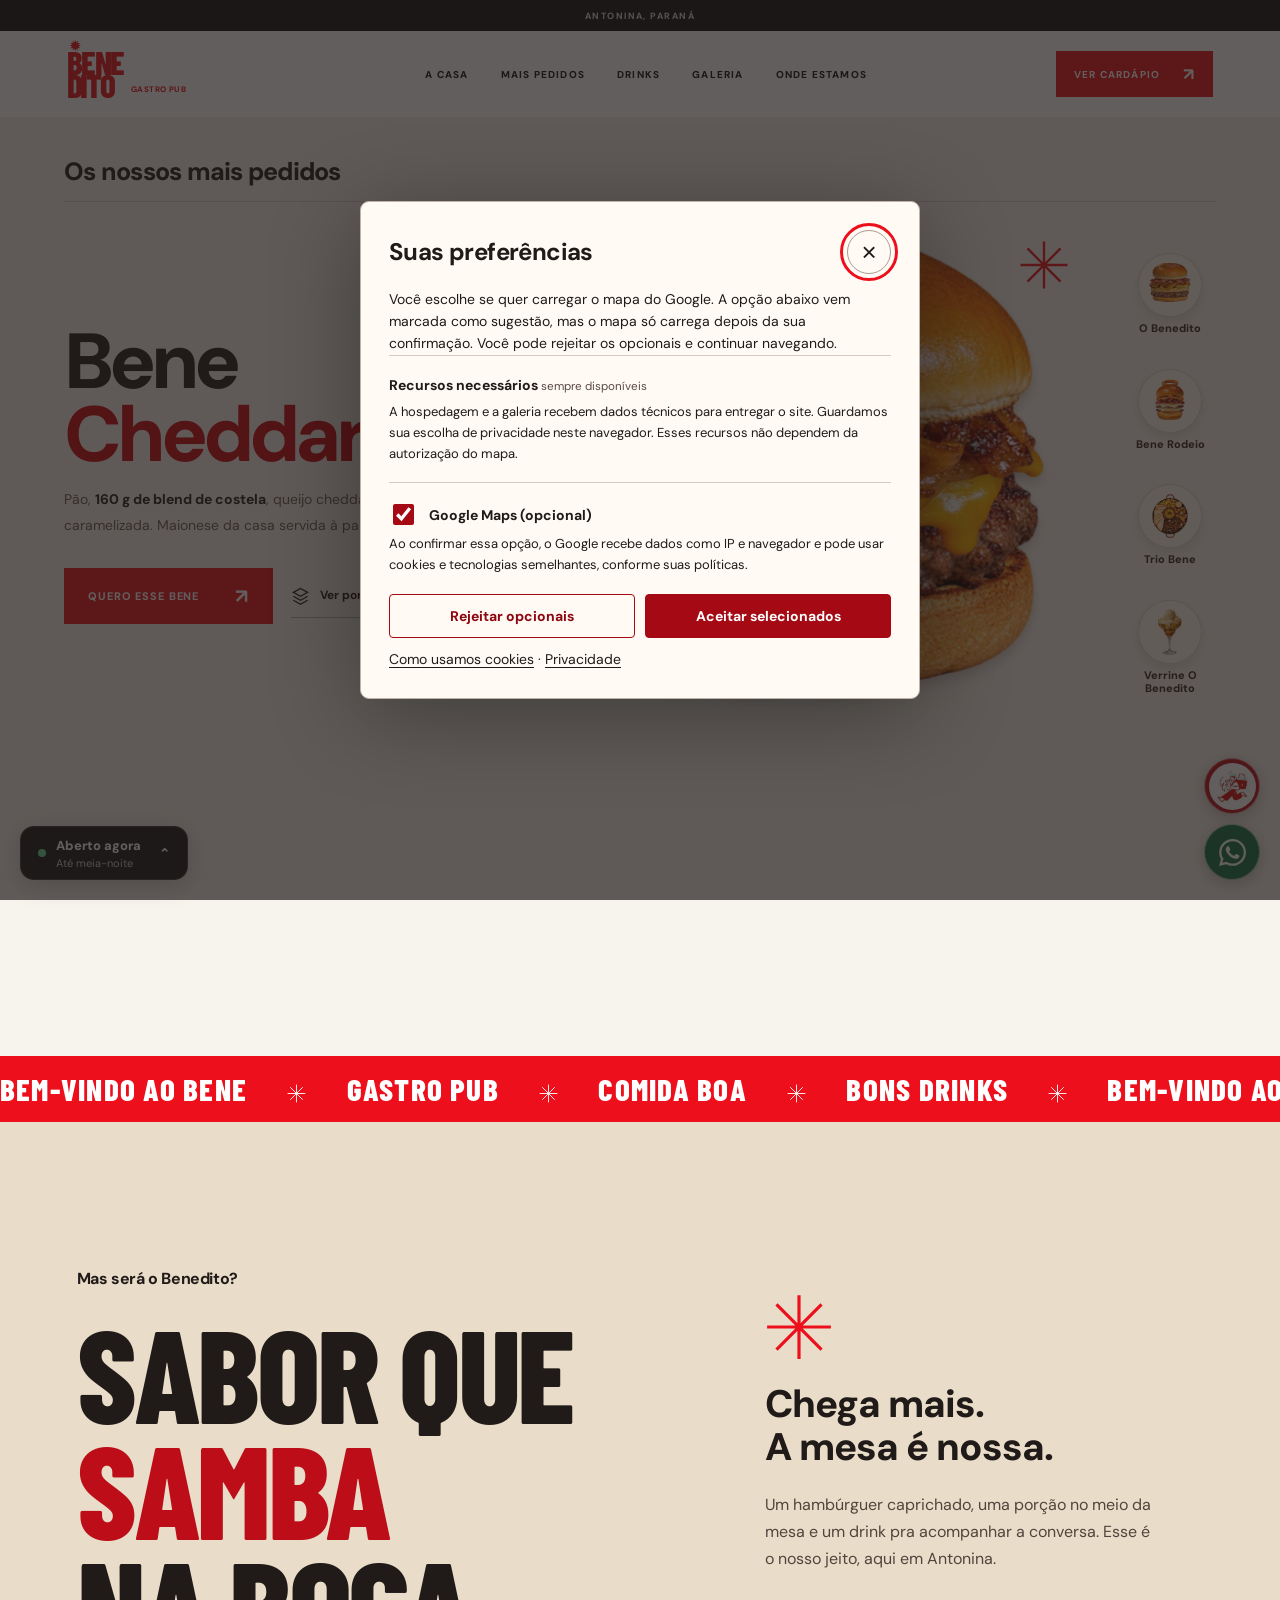
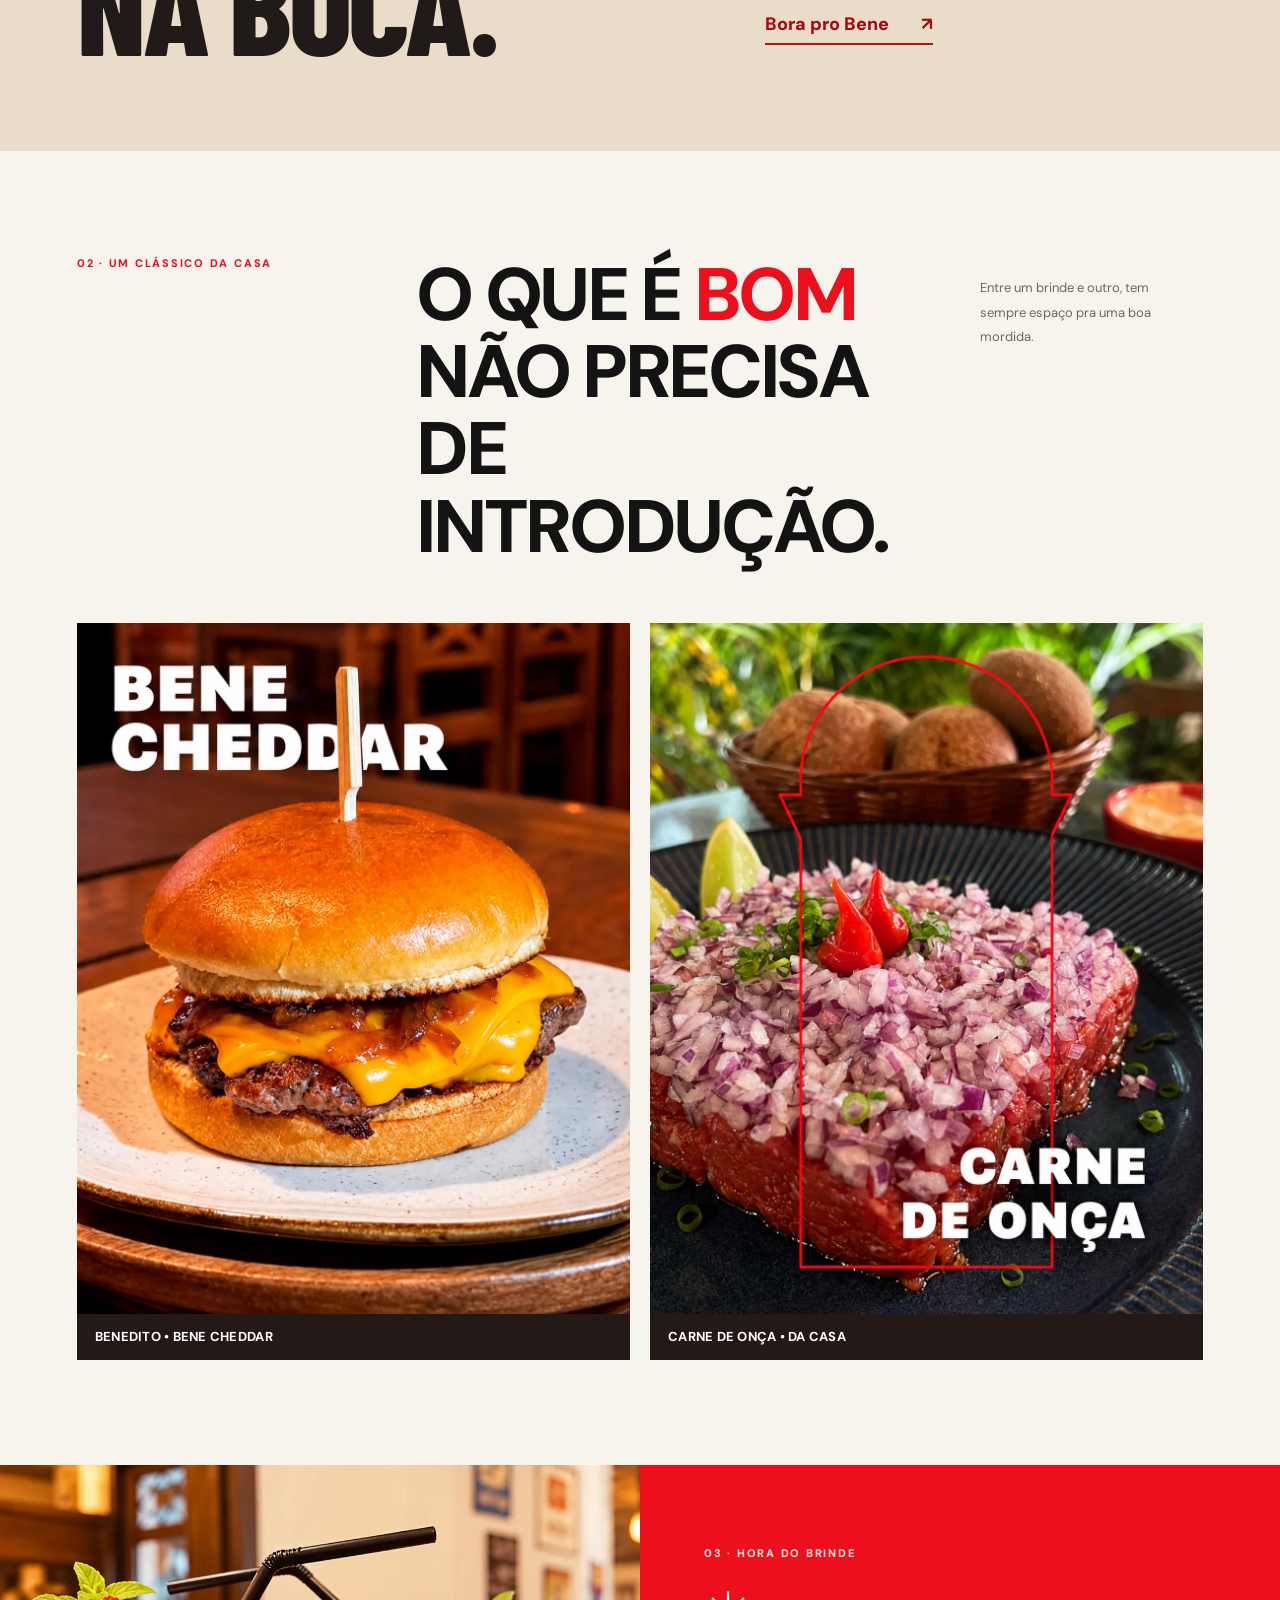
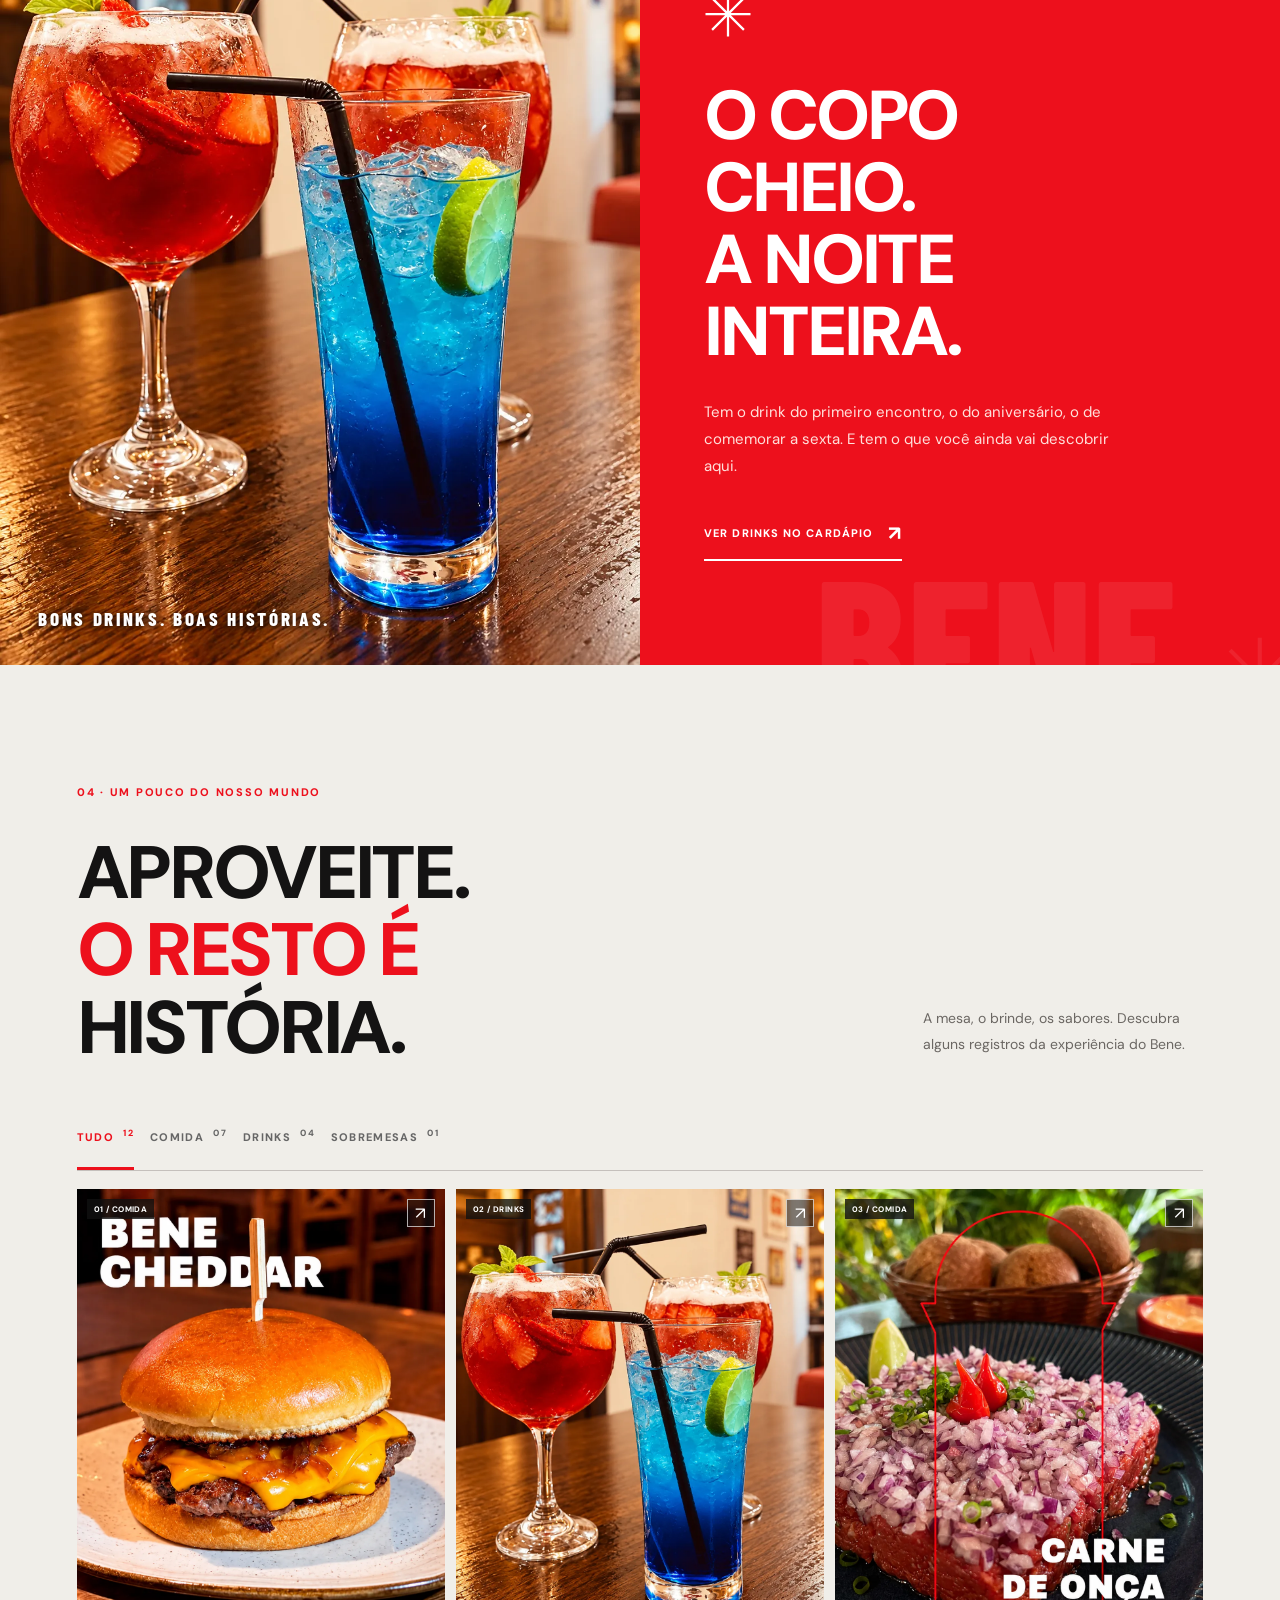
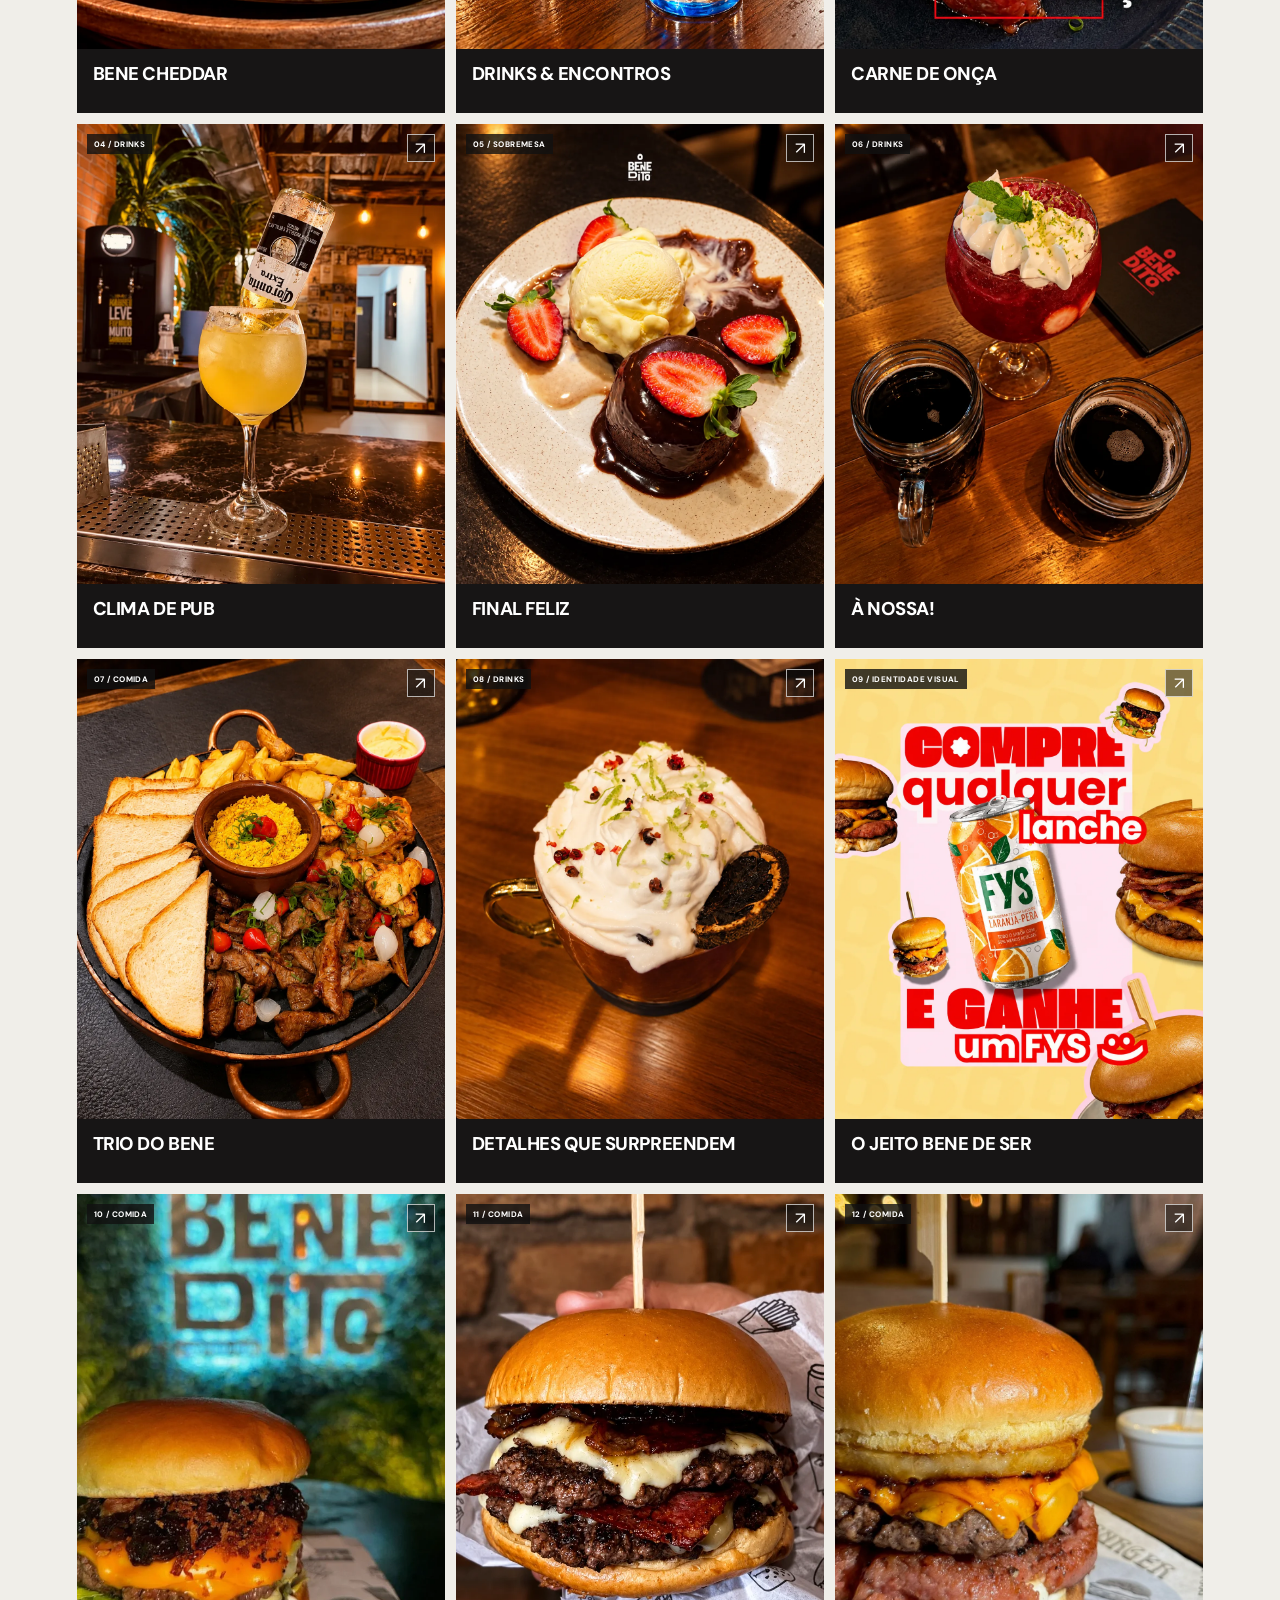
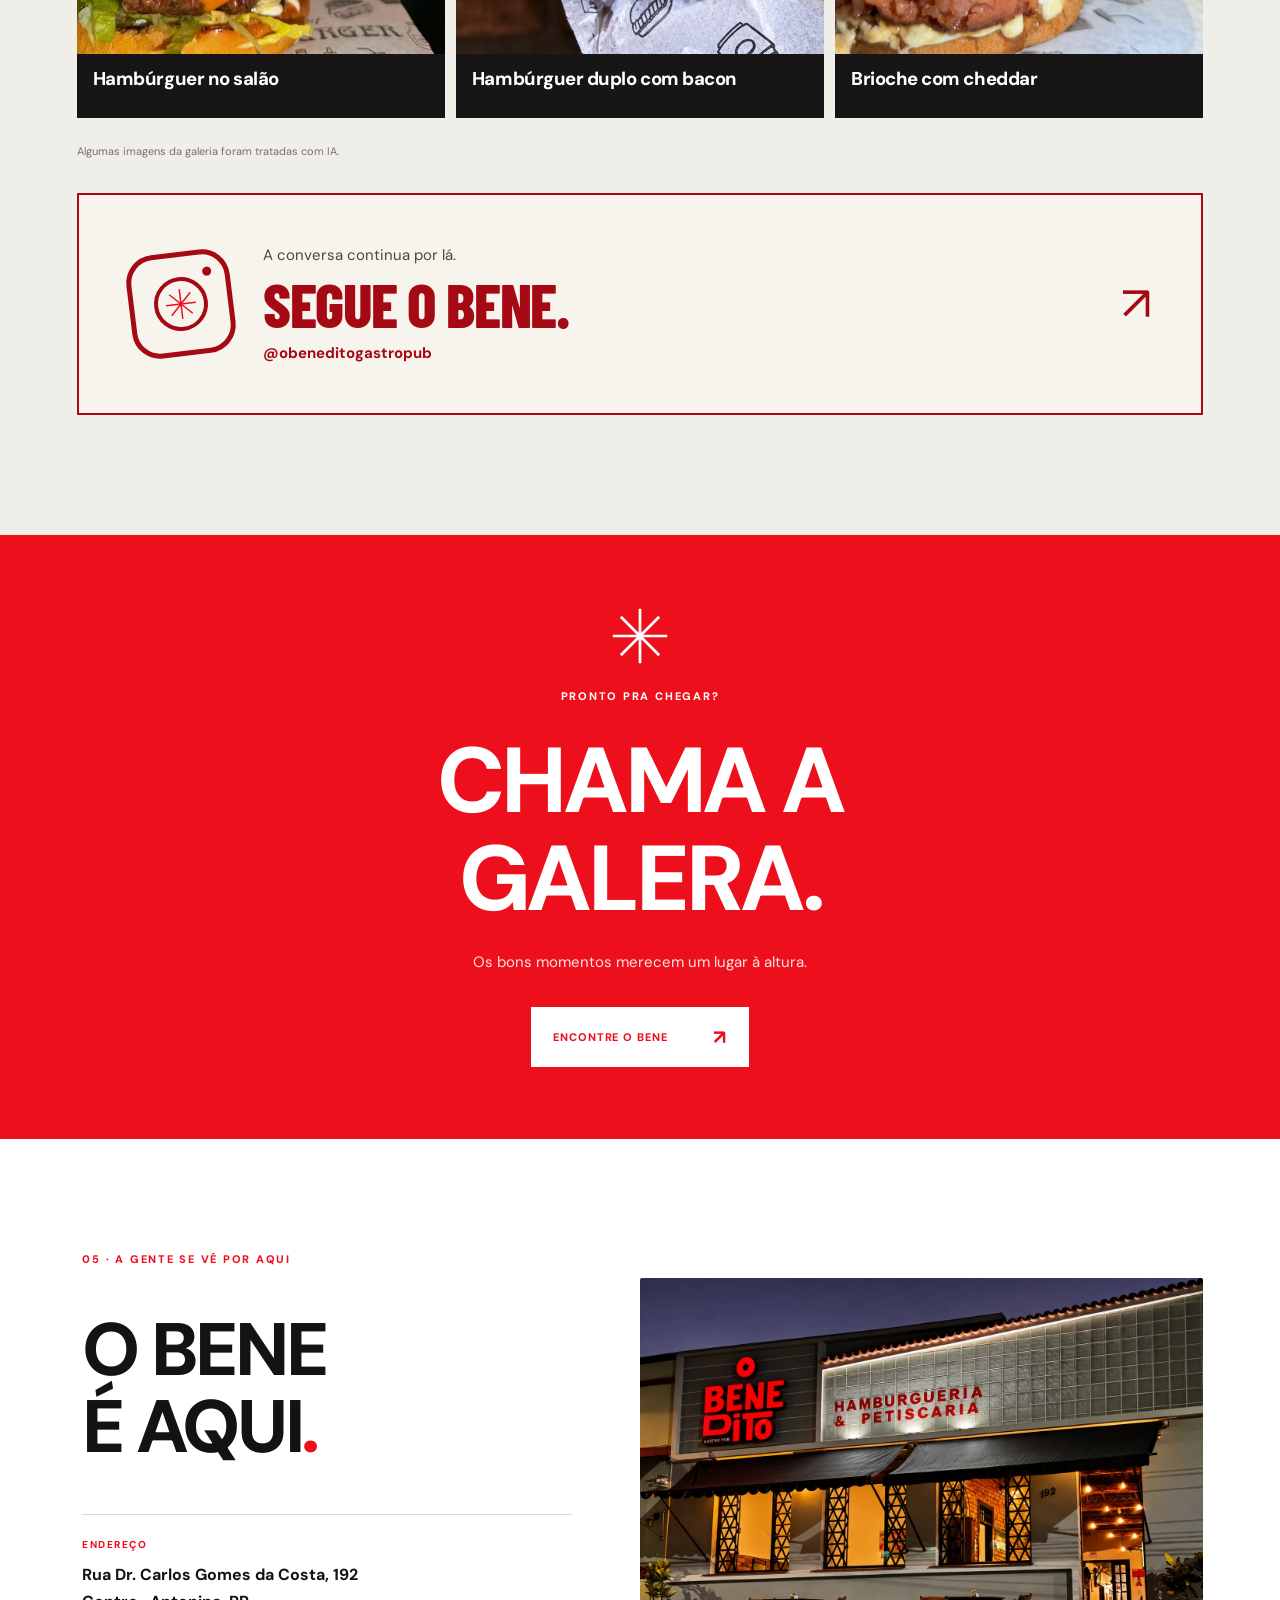
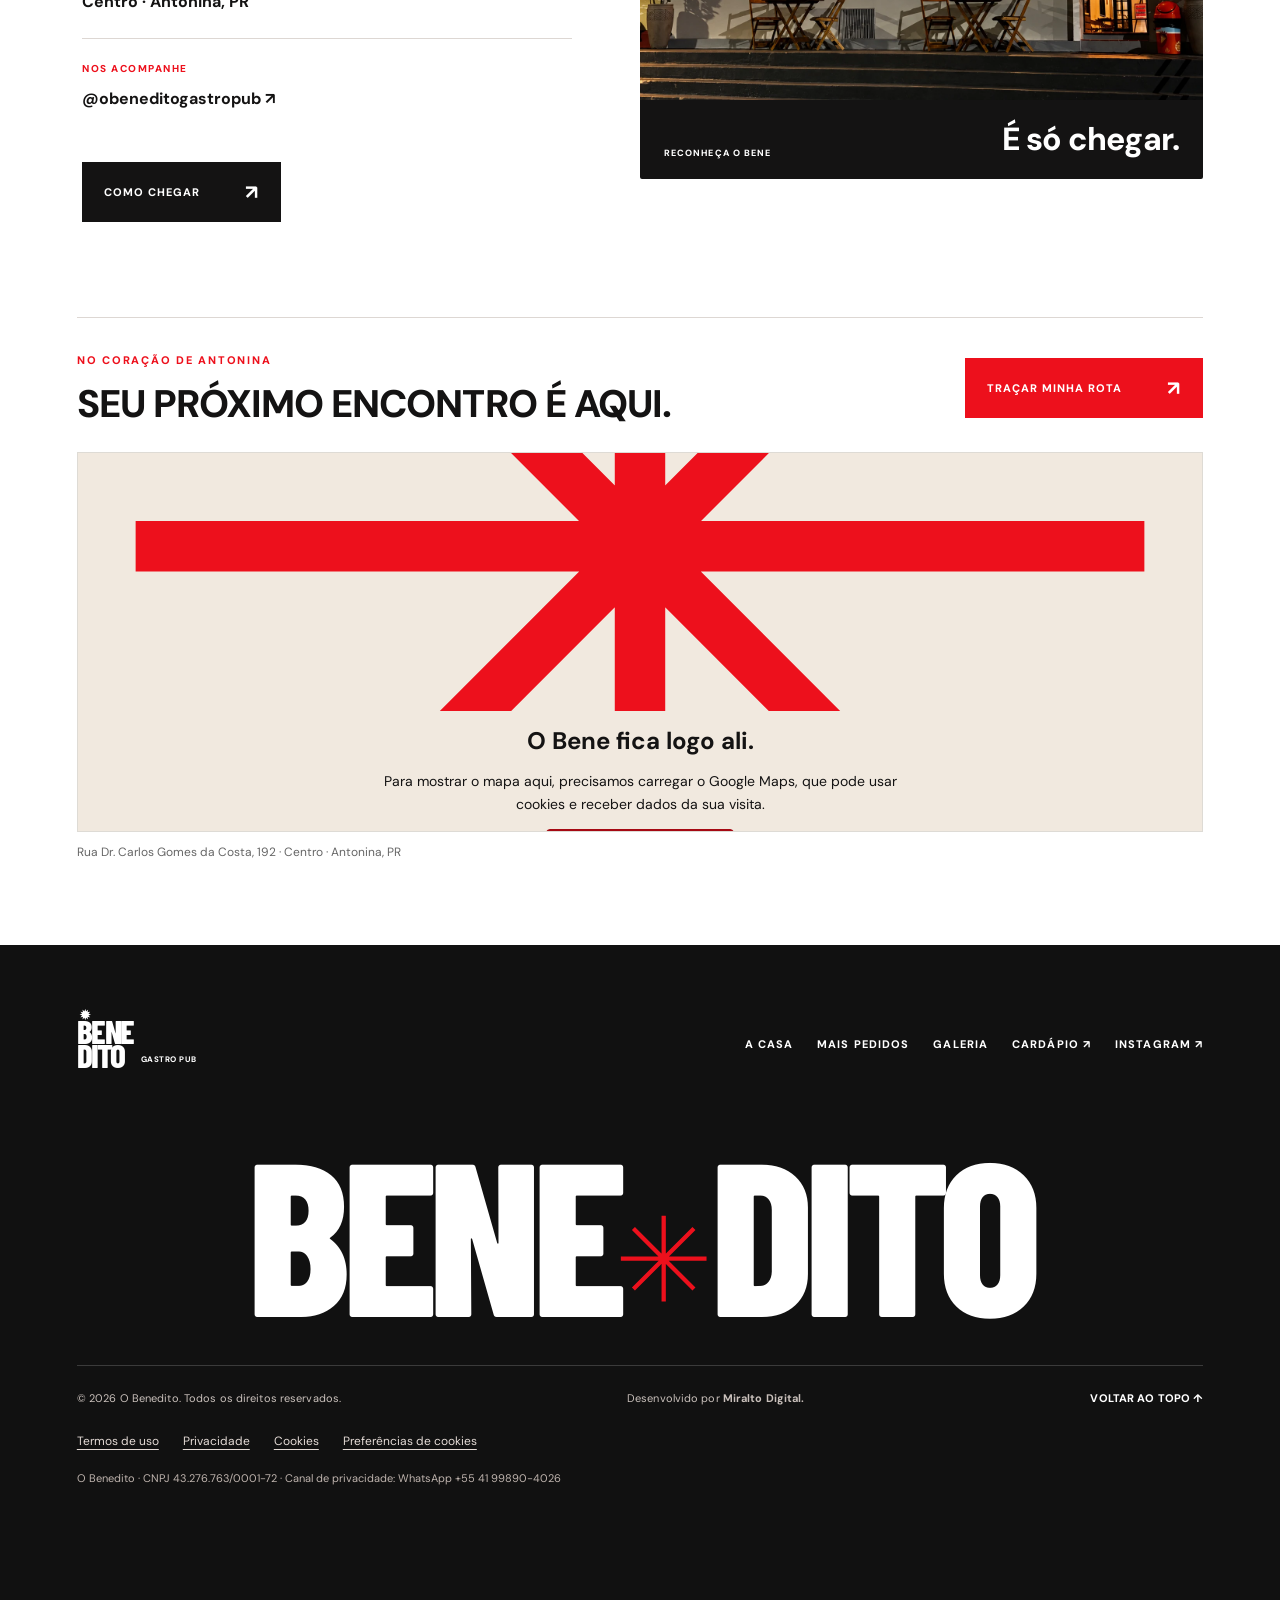
==== commit 4402f543: "Fix responsive showcase and add admin home choices" ====
--- a/index.html
+++ b/index.html
@@ -466,9 +466,11 @@
 .photo-frame{position:relative;overflow:hidden;aspect-ratio:4/5;background:#f7f4ed;border-radius:7px}.photo-frame img{display:block;width:100%;height:100%;max-height:none!important;aspect-ratio:auto!important;object-fit:cover;object-position:var(--photo-x,50%) var(--photo-y,50%);transform-origin:var(--photo-x,50%) var(--photo-y,50%);transform:scale(var(--photo-zoom,1))}.edit-photo .btn{display:block;width:100%;margin-top:10px;font-size:11px;white-space:normal}.edit-photo small{display:block;margin-top:10px;font-size:11px;color:#71685e;line-height:1.45}
 
 #edit{width:760px;max-width:calc(100vw - 24px)}#edit .modal-body{padding:18px 24px}@media(max-width:700px){#edit .modal-body{padding:16px 18px}.edit-photo{display:grid;grid-template-columns:120px minmax(0,1fr);gap:8px 12px;align-items:start}.edit-photo .photo-frame{grid-row:span 3}.edit-photo .btn{margin:0;min-height:42px}.edit-photo small{grid-column:2;margin:0}}
+
+.site-settings{padding:20px;border:1px solid #ded7cc;border-radius:10px;margin:20px 0;background:#fffdf8}.site-settings h2{font-size:22px;margin:0 0 8px}.site-settings p{font-size:13px;line-height:1.5;color:#6b6157;margin:0 0 16px}.settings-features{display:grid;grid-template-columns:1fr 1fr;gap:16px}.settings-features .photo-frame{max-width:180px;margin-top:10px}.settings-features label{display:block;font-size:12px;font-weight:700;margin-bottom:6px}
 </style>
 <section class="login" id="login"><div class="login-art"><div class="brand">O BENEDITO<b><svg class="bene-asterisk" xmlns="http://www.w3.org/2000/svg" viewBox="0 0 64 64" width="1em" height="1em" fill="none" aria-hidden="true" focusable="false"><path d="M32 2v60M2 32h60M10.8 10.8l42.4 42.4M10.8 53.2l42.4-42.4" stroke="currentColor" stroke-width="3"/></svg></b></div><div><div class="eyebrow">A casa também é digital.</div><h2>O SEU JEITO.<br>EM CADA<br>DETALHE.</h2><p>Cuide das imagens que contam a história do Bene.</p></div><span class="eyebrow">ANTONINA / GASTRO PUB</span></div><div class="login-box"><div class="login-inner"><span class="badge amber">PRÉVIA DO PAINEL</span><h1>Bem-vindo ao Bene.</h1><p class="muted">Um espaço para cuidar da galeria da casa.</p><div class="notice">O acesso com senha será ativado na conexão da conta do Benedito. Por enquanto, explore a demonstração sem informar dados de acesso.</div><div class="login-form"><div class="field"><label for="email">E-mail do administrador</label><input id="email" type="email" placeholder="Será configurado na ativação" disabled></div><div class="field"><label for="password">Senha</label><input id="password" type="password" placeholder="Acesso ainda não ativado" disabled></div><button class="btn primary" id="explore">Explorar demonstração <span aria-hidden="true">↗</span></button></div><a href="#" data-return-site>← Voltar para o site</a></div></div></section>
-<div class="app" id="app" hidden><aside class="sidebar"><div><div class="brand">O BENEDITO<b><svg class="bene-asterisk" xmlns="http://www.w3.org/2000/svg" viewBox="0 0 64 64" width="1em" height="1em" fill="none" aria-hidden="true" focusable="false"><path d="M32 2v60M2 32h60M10.8 10.8l42.4 42.4M10.8 53.2l42.4-42.4" stroke="currentColor" stroke-width="3"/></svg></b></div><div class="eyebrow">PAINEL DA CASA</div><nav aria-label="Menu do painel"><button class="navitem" aria-current="page">▦ &nbsp; Galeria de fotos</button></nav></div><div class="side-bottom"><a href="#" data-return-site>Visitar o site ↗</a><button id="exit" class="btn plain">Sair da demonstração</button><div class="avatar"><strong>B</strong><span>Equipe Benedito<br><small>Modo demonstração</small></span></div></div></aside><div><header class="topbar"><span>Painel da casa <span aria-hidden="true"> / </span> <strong>Galeria</strong></span><span class="badge amber">DEMONSTRAÇÃO</span></header><main class="content"><div class="heading row between"><div><div class="eyebrow muted" style="margin-bottom:12px">UM POUCO DO NOSSO MUNDO</div><h1>A galeria do Bene.</h1><p>Os sabores, os brindes e o clima da casa. Tudo no seu lugar.</p></div><div class="row"><button id="preview" class="btn">Prévia da galeria ↗</button><button id="add" class="btn primary">＋ Adicionar fotos</button></div></div><div class="stats"><div class="stat"><div><small>FOTOS NA GALERIA</small><strong id="total">0</strong></div><span aria-hidden="true">▦</span></div><div class="stat"><div><small>VISÍVEIS NA PRÉVIA</small><strong id="visible-count">0</strong></div><span aria-hidden="true">◉</span></div><div class="stat"><div><small>CATEGORIAS EM USO</small><strong id="category-count">0</strong></div><span aria-hidden="true">⊞</span></div></div><div class="notice row between"><span><strong>Você está em uma demonstração.</strong> As alterações ficam neste navegador e não mudam o site publicado.</span><div class="row"><span id="save-state" class="badge">Sem alterações</span><button class="btn dark" id="save" disabled>Salvar rascunho local</button></div></div><div class="toolbar"><div class="tabs" id="tabs" role="group" aria-label="Filtrar fotos por categoria"></div><input id="search" class="search" type="search" placeholder="Buscar foto ou legenda…" aria-label="Buscar fotos"></div><div class="row between" style="margin-bottom:16px"><small id="results" role="status"></small><button class="btn plain" id="reset">Restaurar demonstração</button></div><div class="cards" id="cards"></div><div class="empty" id="empty" hidden><h2>Nenhuma foto por aqui.</h2><p>Tente outra busca ou categoria.</p><button class="btn" id="clear">Limpar filtros</button></div><p class="bottom-note">Use as setas para mudar a ordem das fotos. A prévia respeita a ordem e a visibilidade escolhidas.</p></main></div></div>
+<div class="app" id="app" hidden><aside class="sidebar"><div><div class="brand">O BENEDITO<b><svg class="bene-asterisk" xmlns="http://www.w3.org/2000/svg" viewBox="0 0 64 64" width="1em" height="1em" fill="none" aria-hidden="true" focusable="false"><path d="M32 2v60M2 32h60M10.8 10.8l42.4 42.4M10.8 53.2l42.4-42.4" stroke="currentColor" stroke-width="3"/></svg></b></div><div class="eyebrow">PAINEL DA CASA</div><nav aria-label="Menu do painel"><button class="navitem" aria-current="page">▦ &nbsp; Galeria de fotos</button></nav></div><div class="side-bottom"><a href="#" data-return-site>Visitar o site ↗</a><button id="exit" class="btn plain">Sair da demonstração</button><div class="avatar"><strong>B</strong><span>Equipe Benedito<br><small>Modo demonstração</small></span></div></div></aside><div><header class="topbar"><span>Painel da casa <span aria-hidden="true"> / </span> <strong>Galeria</strong></span><span class="badge amber">DEMONSTRAÇÃO</span></header><main class="content"><div class="heading row between"><div><div class="eyebrow muted" style="margin-bottom:12px">UM POUCO DO NOSSO MUNDO</div><h1>A galeria do Bene.</h1><p>Os sabores, os brindes e o clima da casa. Tudo no seu lugar.</p></div><div class="row"><button id="preview" class="btn">Prévia da galeria ↗</button><button id="add" class="btn primary">＋ Adicionar fotos</button></div></div><div class="stats"><div class="stat"><div><small>FOTOS NA GALERIA</small><strong id="total">0</strong></div><span aria-hidden="true">▦</span></div><div class="stat"><div><small>VISÍVEIS NA PRÉVIA</small><strong id="visible-count">0</strong></div><span aria-hidden="true">◉</span></div><div class="stat"><div><small>CATEGORIAS EM USO</small><strong id="category-count">0</strong></div><span aria-hidden="true">⊞</span></div></div><div class="notice row between"><span><strong>Você está em uma demonstração.</strong> As alterações ficam neste navegador e não mudam o site publicado.</span><div class="row"><span id="save-state" class="badge">Sem alterações</span><button class="btn dark" id="save" disabled>Salvar rascunho local</button></div></div><section id="site-settings" class="site-settings" aria-labelledby="site-settings-title"><h2 id="site-settings-title">Destaques da página inicial</h2><p>Escolha o primeiro modelo da vitrine e as duas fotos em destaque. Para usar uma foto nova, envie e publique-a na galeria primeiro. Salve a galeria para aplicar.</p><div class="field"><label for="hero-model">Modelo 3D que aparece primeiro</label><select id="hero-model"></select></div><div class="settings-features"><div><label for="feature-one">Primeira imagem de destaque</label><select id="feature-one"></select><div class="photo-frame"><img id="feature-one-preview" alt="Primeiro destaque"></div></div><div><label for="feature-two">Segunda imagem de destaque</label><select id="feature-two"></select><div class="photo-frame"><img id="feature-two-preview" alt="Segundo destaque"></div></div></div></section><div class="toolbar"><div class="tabs" id="tabs" role="group" aria-label="Filtrar fotos por categoria"></div><input id="search" class="search" type="search" placeholder="Buscar foto ou legenda…" aria-label="Buscar fotos"></div><div class="row between" style="margin-bottom:16px"><small id="results" role="status"></small><button class="btn plain" id="reset">Restaurar demonstração</button></div><div class="cards" id="cards"></div><div class="empty" id="empty" hidden><h2>Nenhuma foto por aqui.</h2><p>Tente outra busca ou categoria.</p><button class="btn" id="clear">Limpar filtros</button></div><p class="bottom-note">Use as setas para mudar a ordem das fotos. A prévia respeita a ordem e a visibilidade escolhidas.</p></main></div></div>
 <dialog id="edit" aria-labelledby="edit-title"><form id="edit-form"><div class="modal-head row between"><h2 id="edit-title">Editar foto</h2><button type="button" class="close" data-close aria-label="Fechar edição">×</button></div><div class="modal-body edit-layout"><div class="edit-photo"><div class="photo-frame"><img id="edit-img" alt="Prévia do enquadramento da foto em edição"></div><button id="edit-crop" type="button" class="btn">Ajustar enquadramento</button><button id="edit-reset-crop" type="button" class="btn">Restaurar enquadramento</button><small id="edit-crop-state" role="status"></small></div><div><div class="field"><label for="title">Nome da foto</label><input id="title" required maxlength="70"></div><div class="field"><label for="category">Categoria</label><select id="category"></select></div><div class="field"><label for="caption">Legenda</label><textarea id="caption" maxlength="240"></textarea></div><div class="field"><label for="alt">Descrição para acessibilidade</label><textarea id="alt" maxlength="300" required></textarea><small>Descreva o que aparece na imagem.</small></div><div class="check"><input type="checkbox" id="visible"><label for="visible">Mostrar esta foto na prévia da galeria</label></div></div></div><div class="modal-footer between"><button type="button" id="remove" class="btn danger">Excluir foto</button><div class="row"><button type="button" class="btn" data-close>Cancelar</button><button class="btn primary" type="submit">Aplicar ao rascunho</button></div></div></form></dialog>
 <dialog id="crop" aria-labelledby="crop-title" aria-describedby="crop-help"><div class="modal-head row between"><h2 id="crop-title">Enquadrar foto</h2><button type="button" class="close" data-close aria-label="Fechar enquadramento">×</button></div><div class="modal-body"><p id="crop-help" class="muted">Arraste a foto ou use os controles. Esta é a área que aparecerá no cartão da galeria, no formato 4:5.</p><div class="crop-stage"><canvas id="crop-canvas" width="1200" height="1500" role="img" aria-label="Prévia do recorte da foto na galeria"></canvas></div><p id="crop-status" class="muted" role="status"></p><div class="crop-controls"><div class="field"><label for="crop-zoom">Zoom <output id="crop-zoom-value" for="crop-zoom">100%</output></label><input id="crop-zoom" type="range" min="100" max="300" step="1" value="100"></div><div class="field"><label for="crop-x">Posição horizontal</label><input id="crop-x" type="range" min="0" max="100" step="1" value="50"></div><div class="field"><label for="crop-y">Posição vertical</label><input id="crop-y" type="range" min="0" max="100" step="1" value="50"></div></div><small id="crop-note">Somente a imagem enviada será recortada. O arquivo original no seu aparelho permanece intacto.</small></div><div class="modal-footer between"><button id="crop-reset" type="button" class="btn">Centralizar</button><div class="row"><button type="button" class="btn" data-close>Cancelar</button><button id="crop-apply" type="button" class="btn primary">Usar enquadramento</button></div></div></dialog>
 <dialog id="upload"><div class="modal-head row between"><h2>Adicionar fotos</h2><button class="close" data-close aria-label="Fechar adição de fotos">×</button></div><div class="modal-body"><div class="notice">Nesta etapa você pode selecionar imagens para conferir a prévia. O envio e a publicação serão ativados quando conectarmos o armazenamento.</div><div class="drop"><strong>Um novo registro do Bene.</strong><p class="muted">Selecione JPG, PNG ou WebP. Até 6 fotos por vez, de até 15 MB cada. Aguarde um minuto entre os lotes.</p><label for="files">Escolher fotos e ajustar recorte</label><input id="files" type="file" accept="image/jpeg,image/png,image/webp" multiple></div><p id="file-feedback" role="status" class="muted"></p><div class="queue" id="queue"></div></div><div class="modal-footer"><button class="btn" data-close>Concluir prévia</button><button class="btn primary" disabled>Envio ainda não ativado</button></div></dialog>
--- a/revisao-local.css
+++ b/revisao-local.css
@@ -347,7 +347,7 @@
  #verrine-o-benedito .dish-title { font-size:clamp(38px,10vw,65px)!important; }
 }
 /* Evolução da marca: tipografia direta, palha e vermelho da casa. */
-#conceito { background:#f7f4ed; color:#201b19; padding-block:clamp(55px,7vw,105px); }
+#conceito { background:#e9ddc9; color:#201b19; padding-block:clamp(55px,7vw,105px); }
 #conceito .concept-grid { grid-template-columns:minmax(0,1.05fr) minmax(0,.8fr); align-items:center; gap:10%; margin-top:0; }
 #conceito h2 { font-family:var(--barlow); font-size:clamp(72px,10.3vw,148px); line-height:.88; letter-spacing:-.025em; text-transform:uppercase; }
 #conceito h2 span { color:#bd0d18; }
@@ -406,3 +406,15 @@
 
 /* Símbolo vetorial da marca, sem variação de emoji entre dispositivos. */
 .bene-asterisk { display:inline-block; width:1em; height:1em; vertical-align:-.08em; flex-shrink:0; }
+
+/* Keep the story as one readable column at every showcase breakpoint. */
+.dish-showcase .bene-story { display:block; min-width:0; grid-area:intro; }
+.dish-showcase .burger-stage { grid-area:visual; }
+@media (max-width:820px) {
+  .dish-showcase .bene-grid, .dish-showcase .trio-layout { grid-template-columns:minmax(0,1fr); grid-template-areas:'intro' 'visual'; gap:0; }
+  .dish-showcase .bene-story, .dish-showcase .trio-copy { padding-top:15px; }
+  .dish-showcase .dish-title { overflow-wrap:normal; word-break:normal; }
+  .dish-showcase .burger-stage { margin-top:0; }
+}
+.iconic { background:#f7f4ed; }
+#cookie-dialog .cookie-actions .consent-button { flex:1 1 190px; }
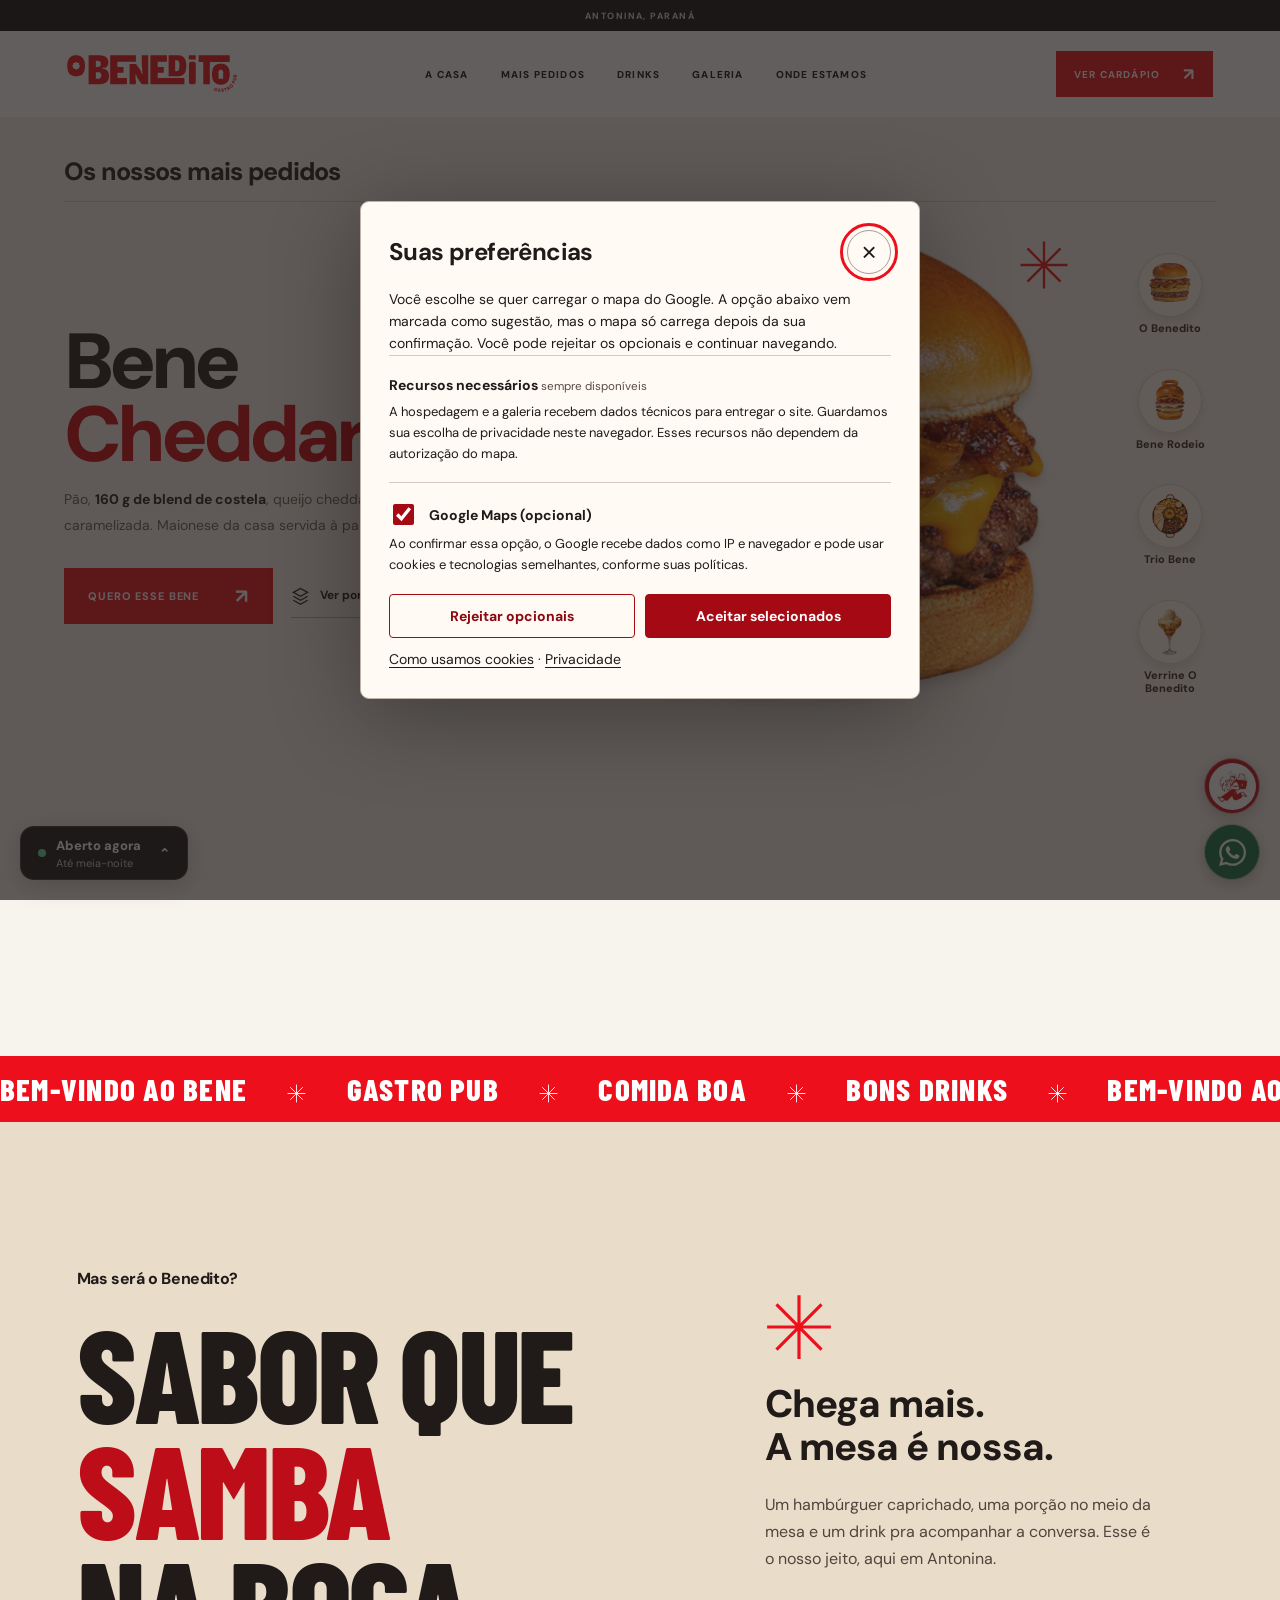
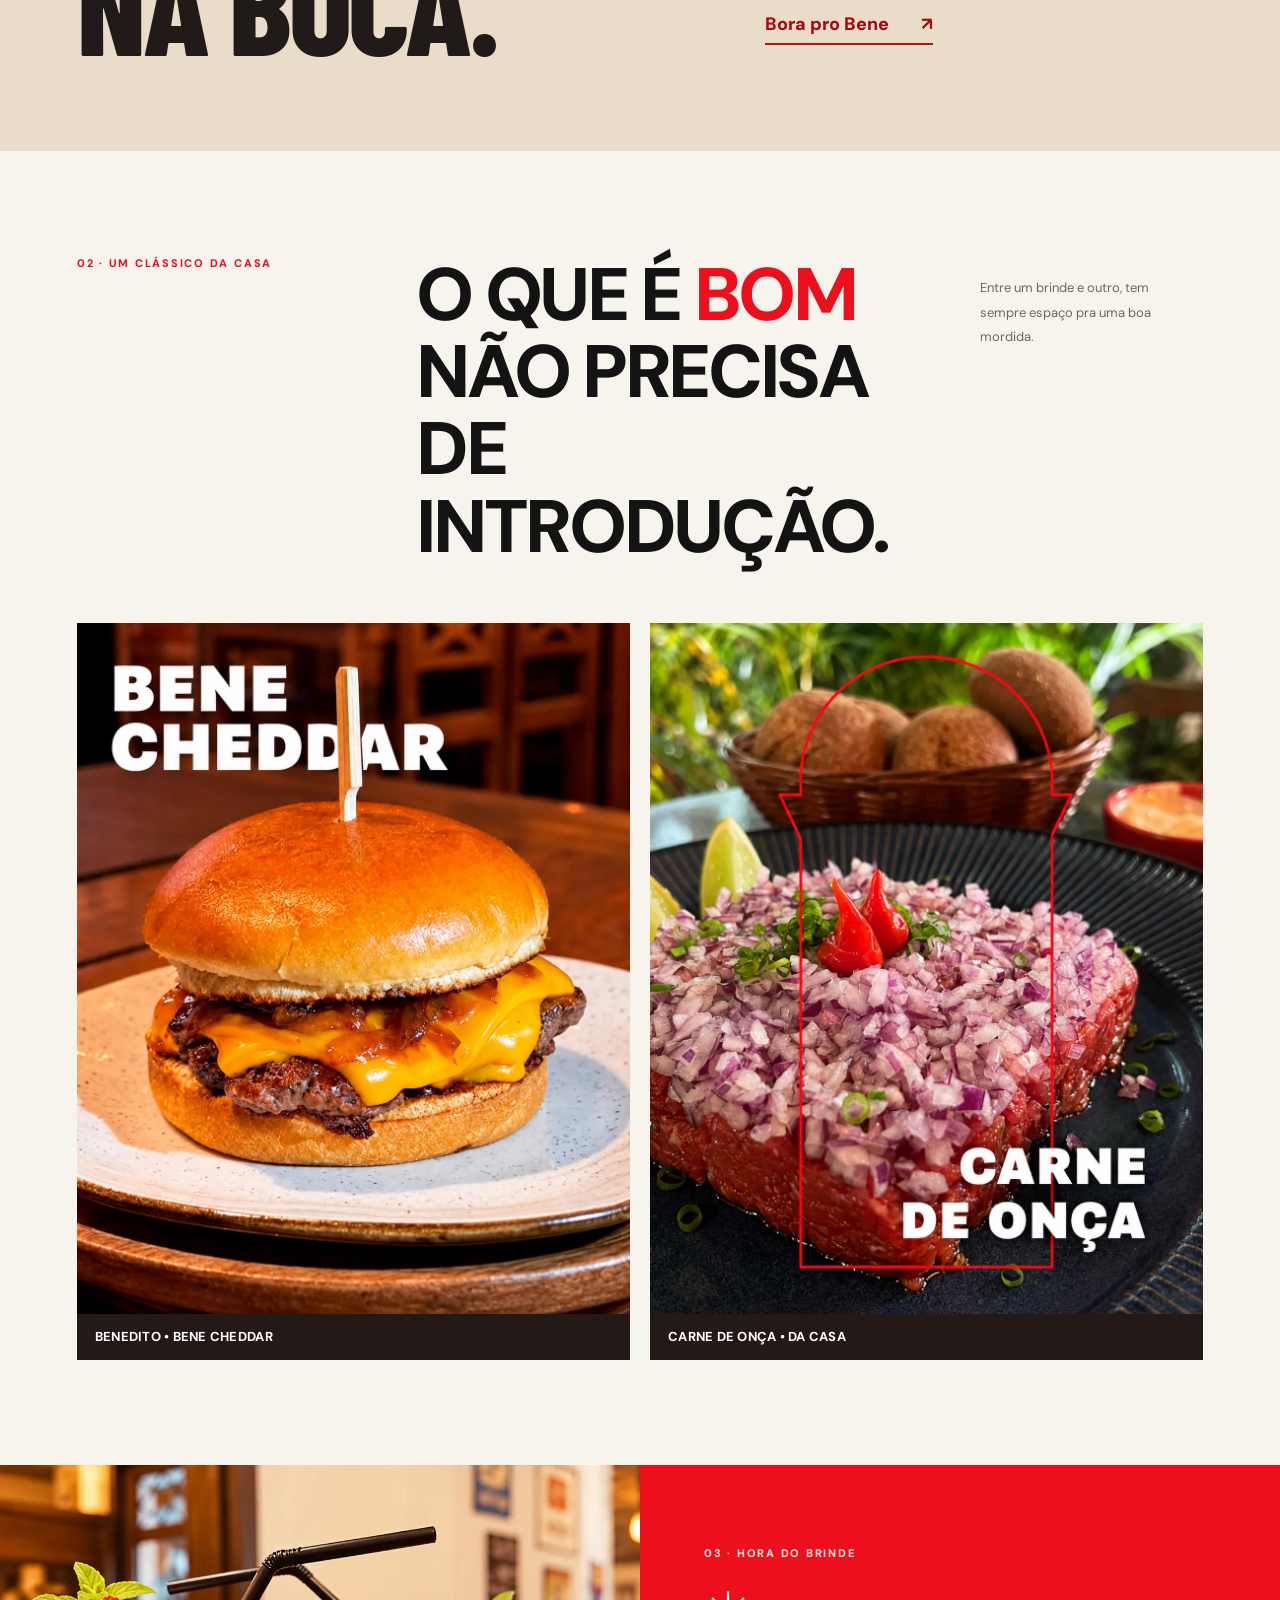
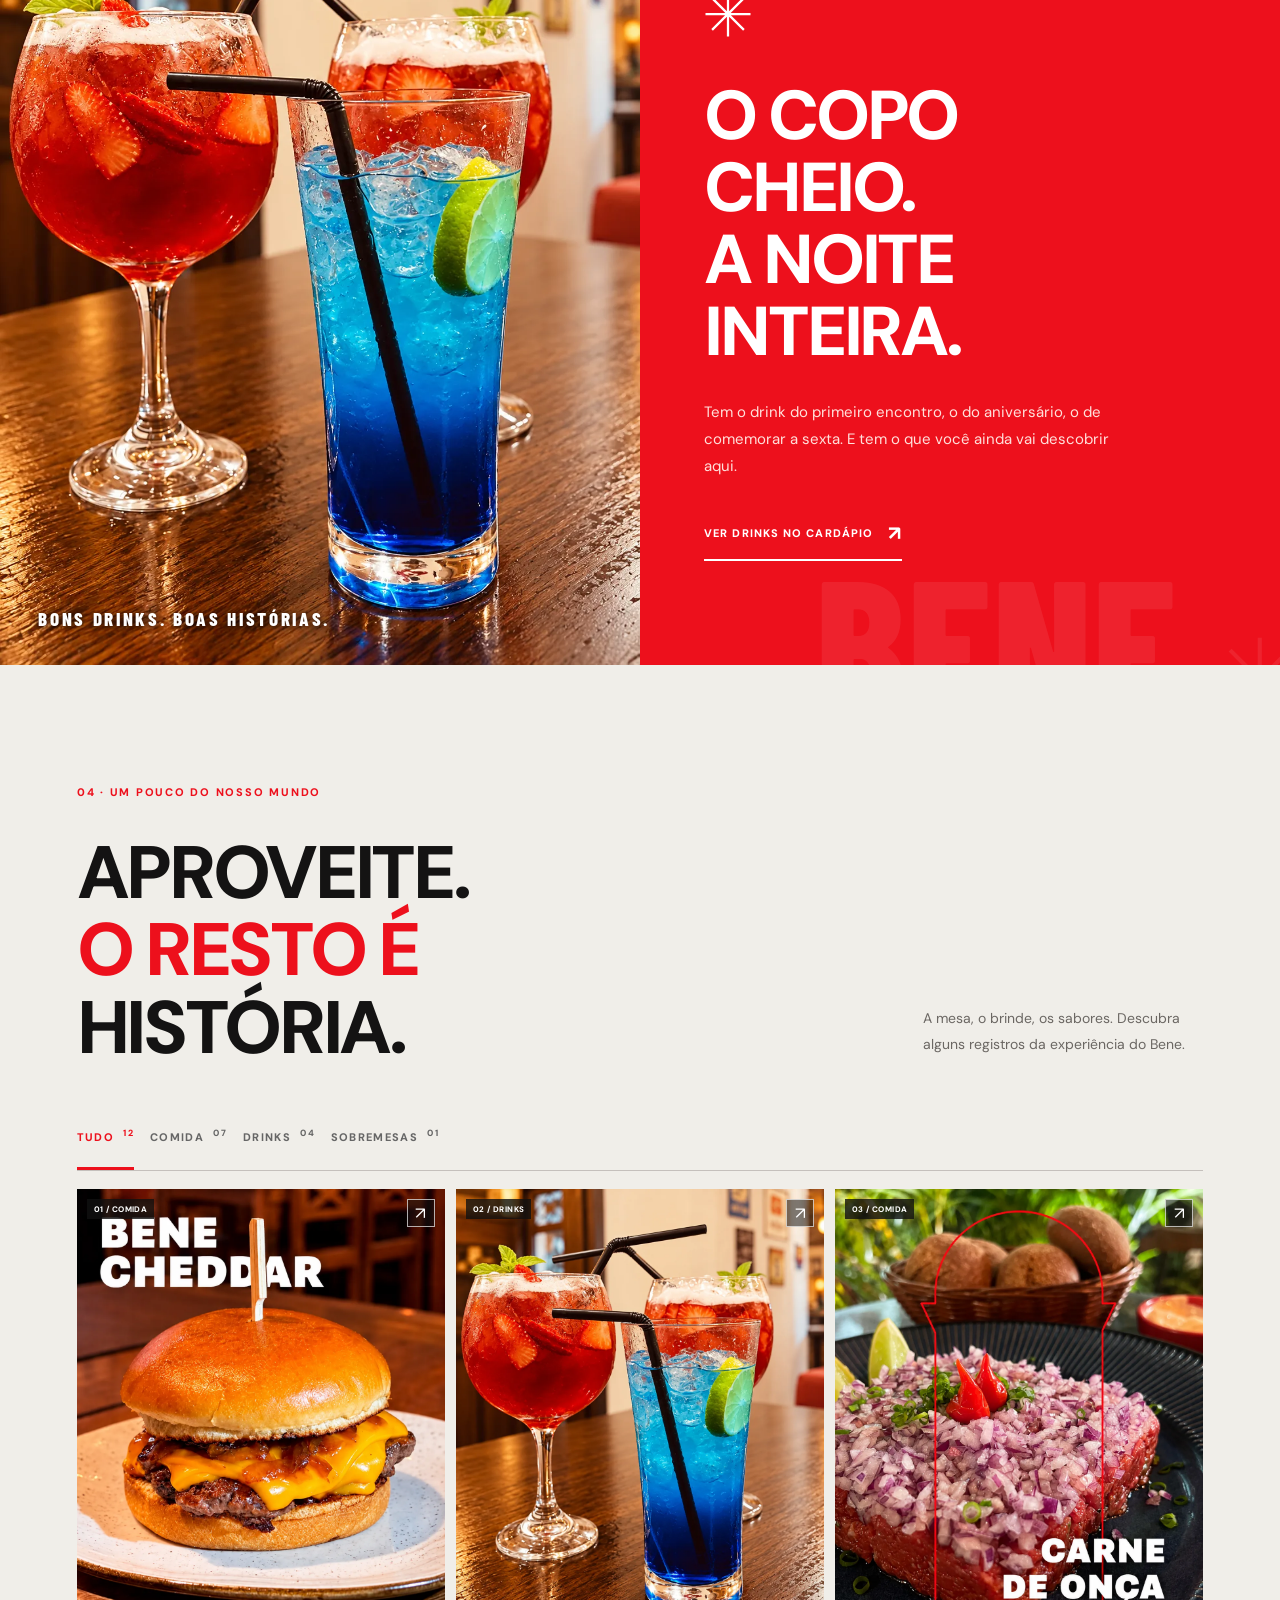
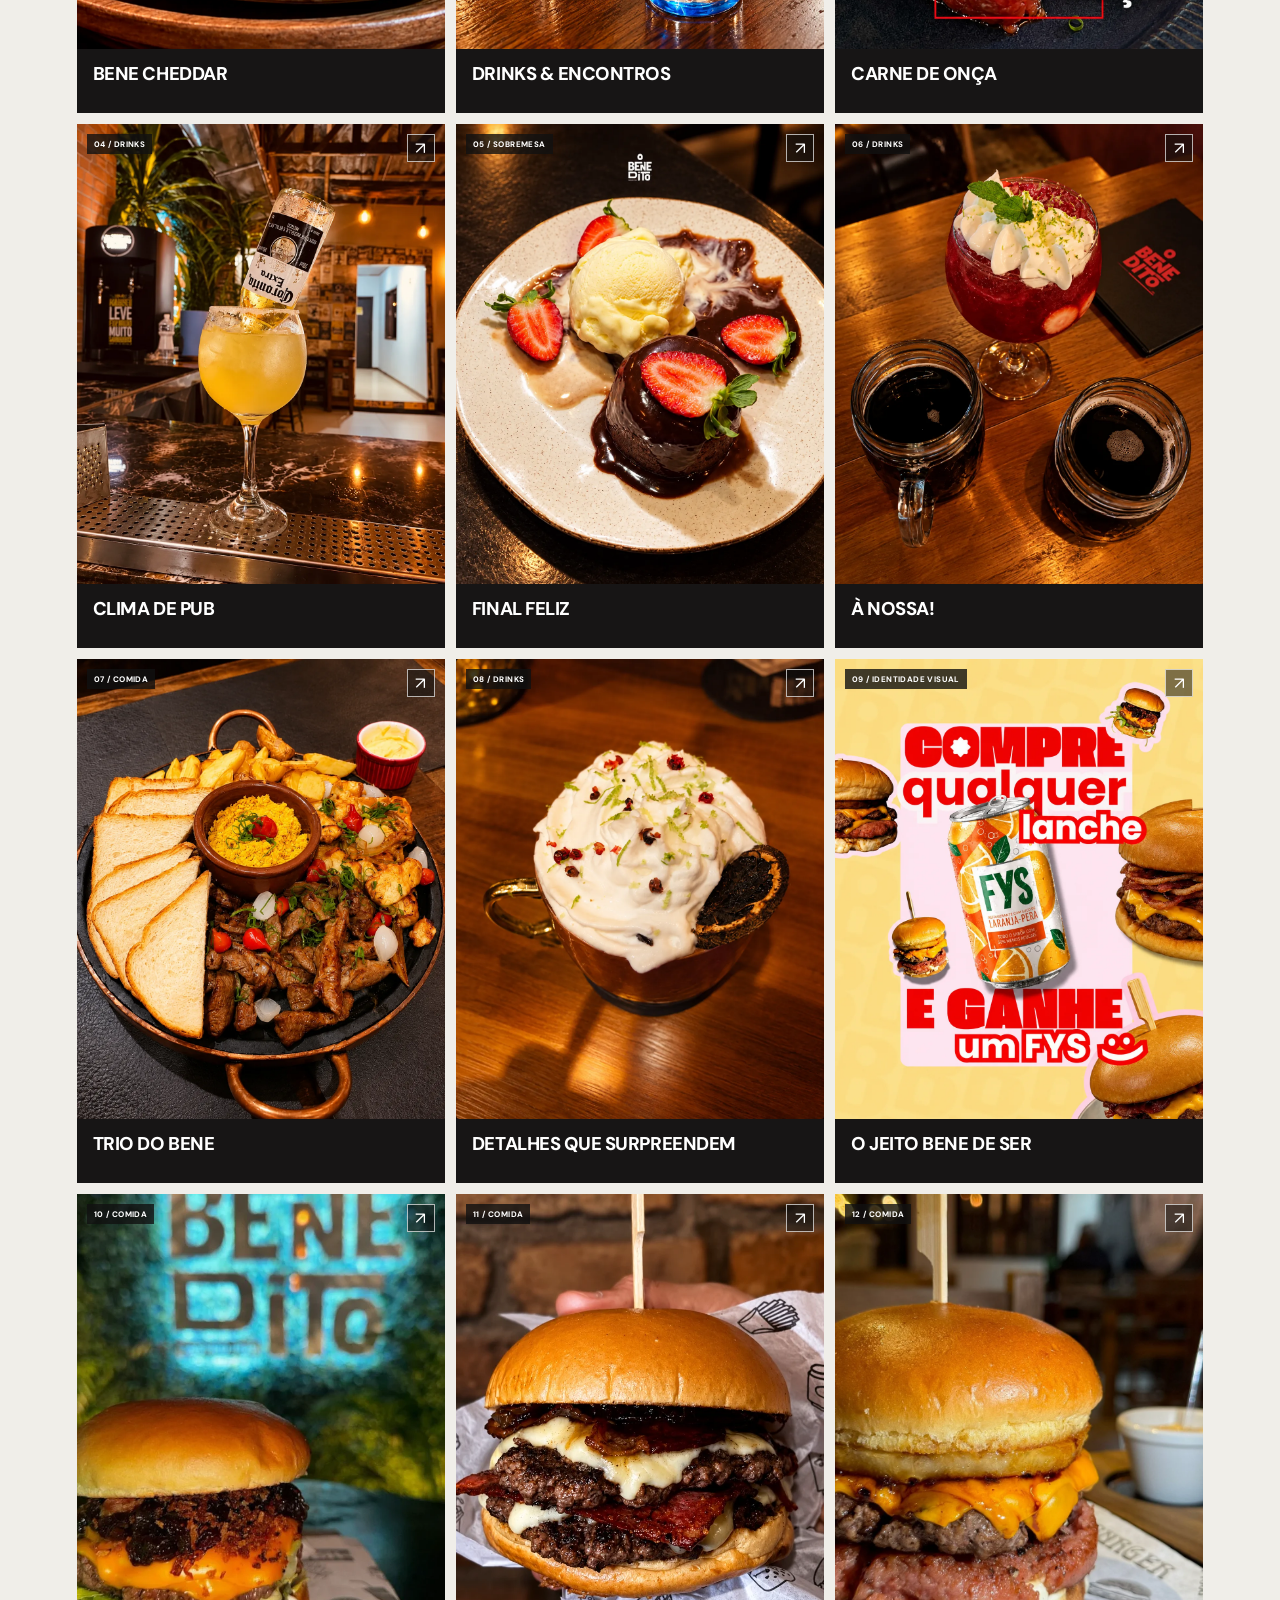
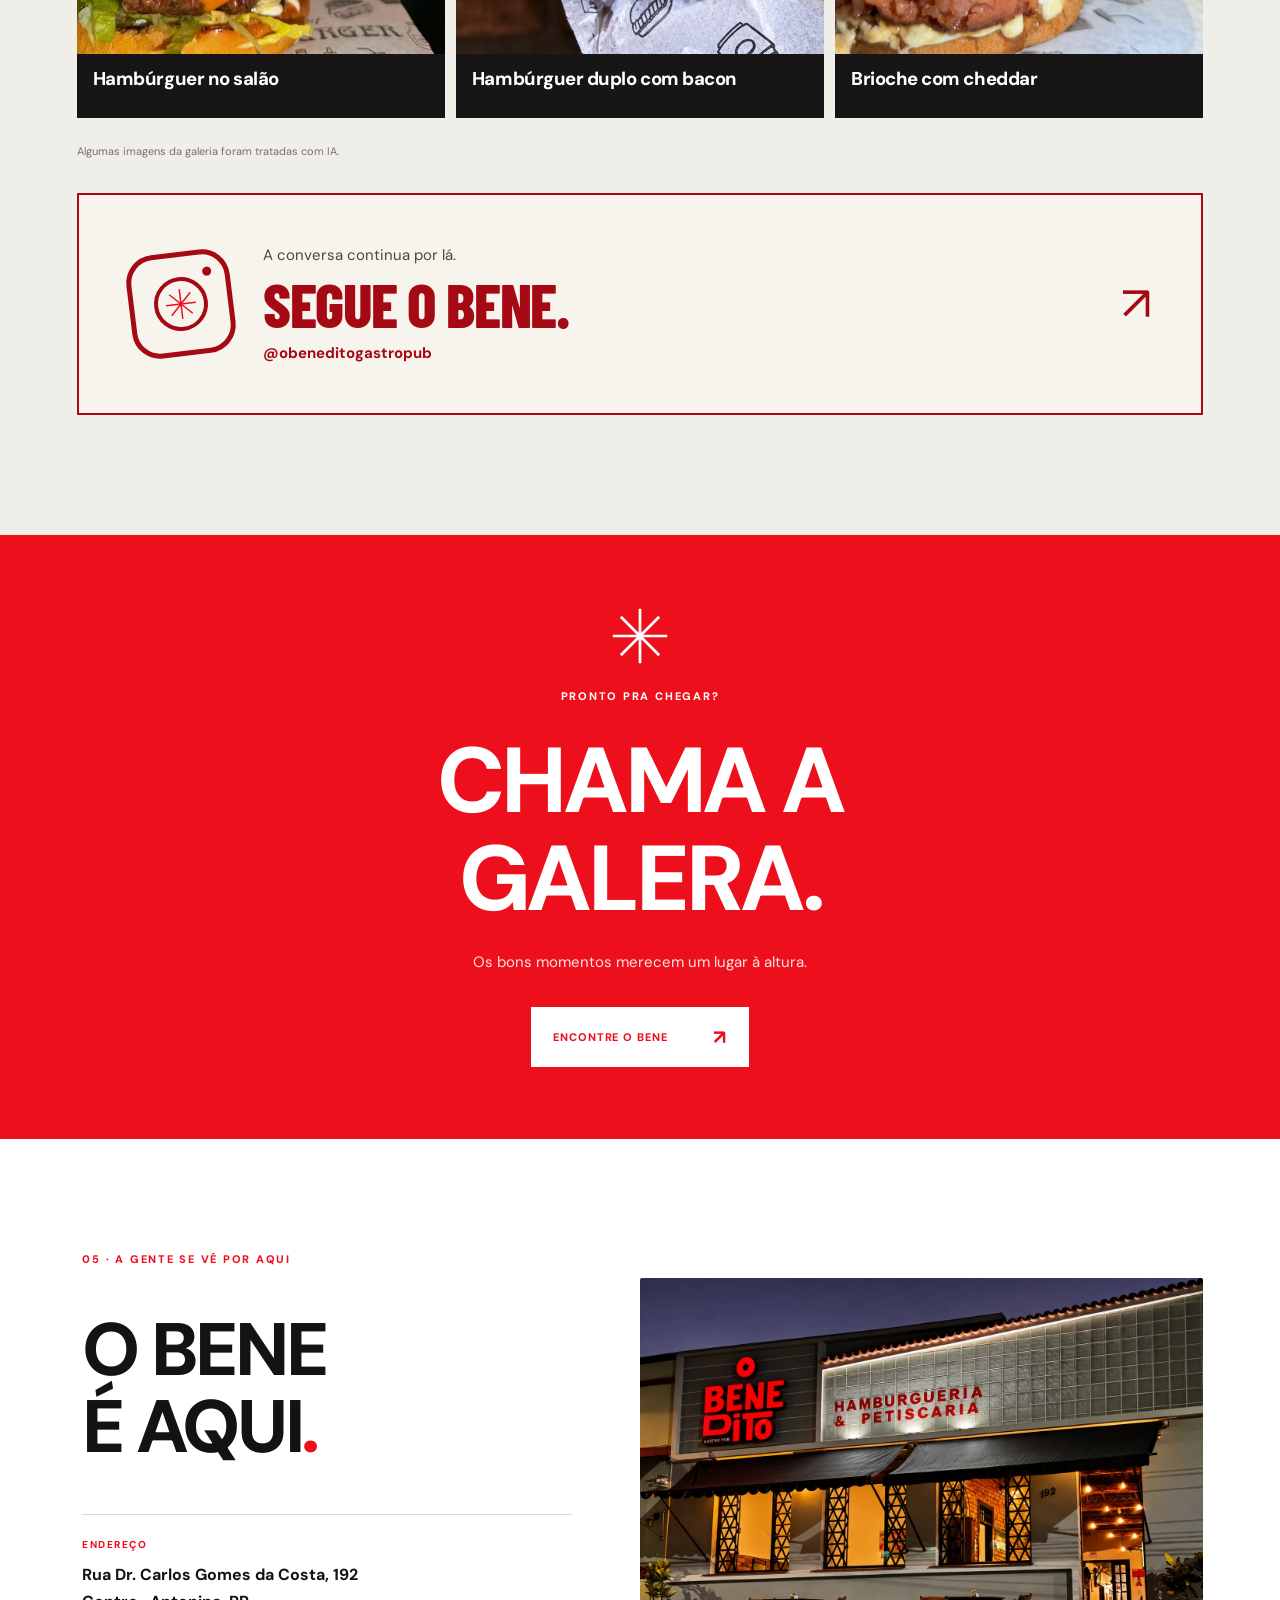
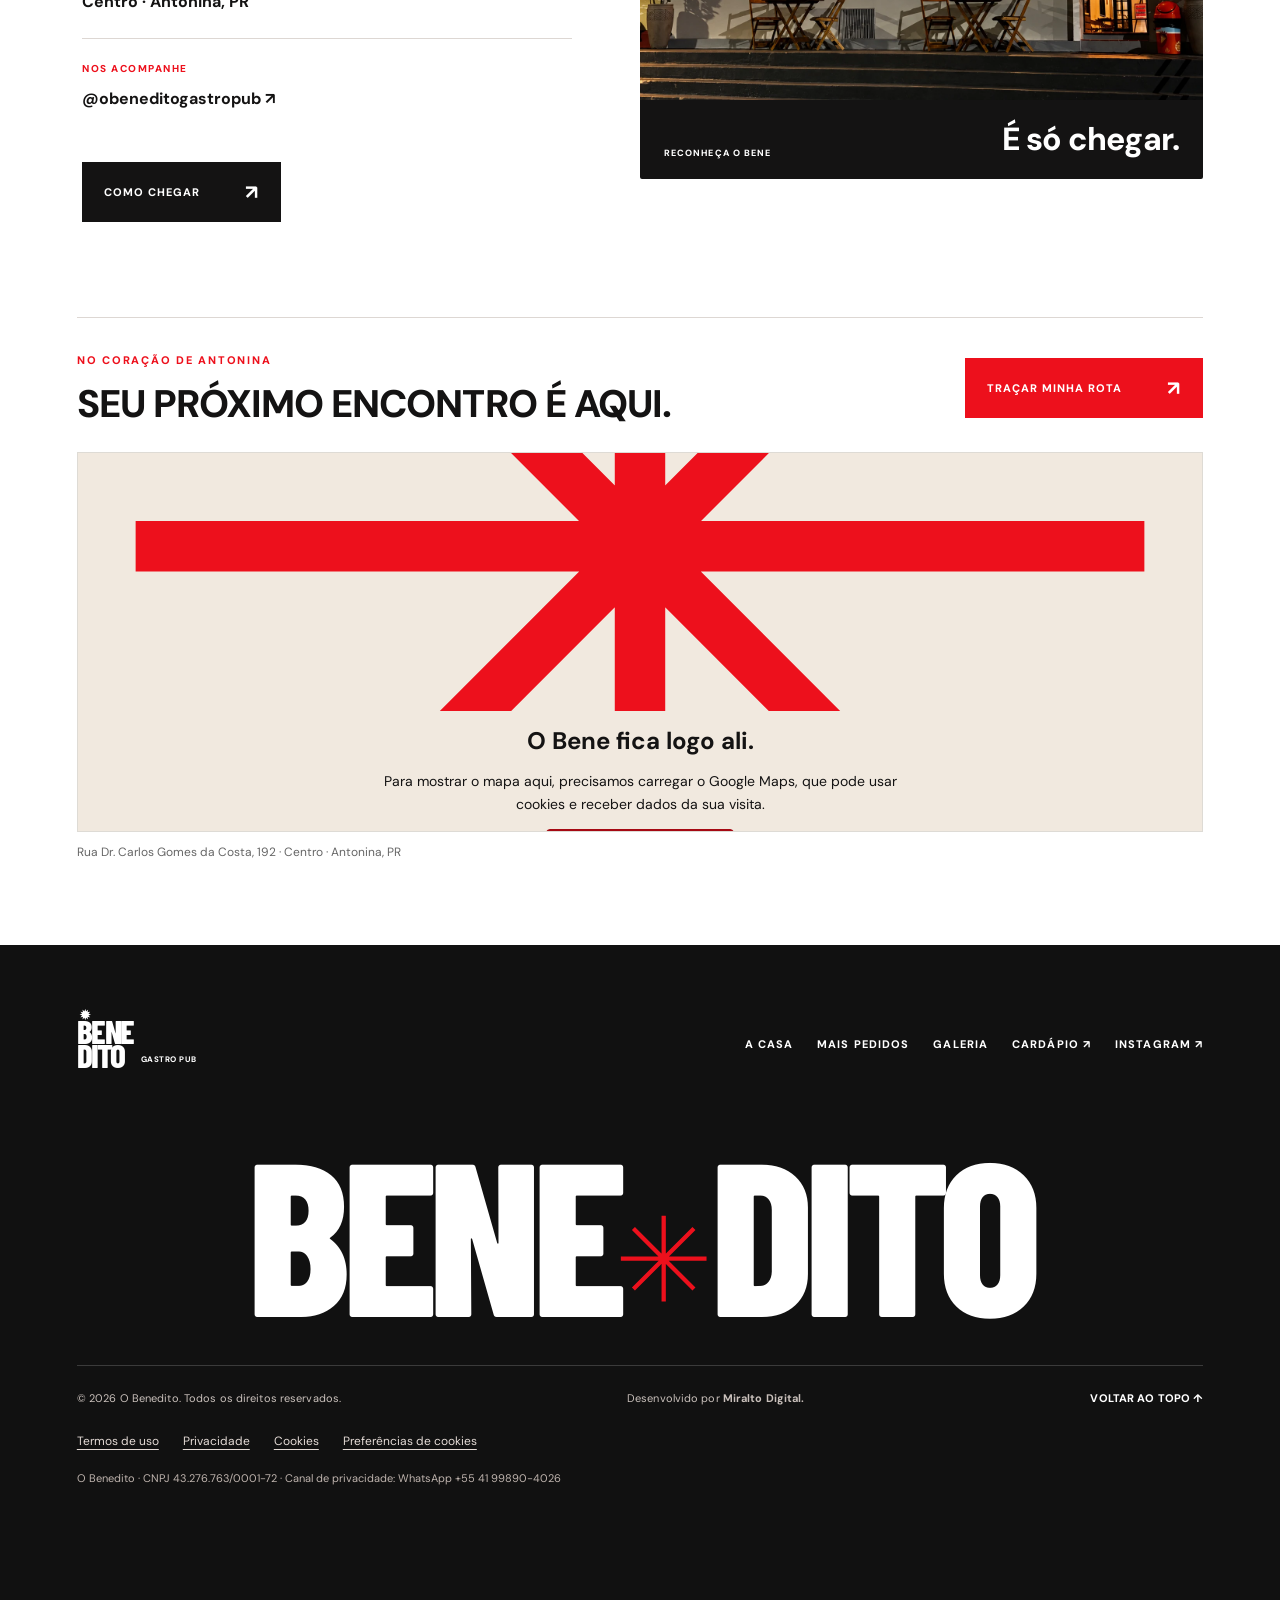
==== commit 1f02b022: "Atualiza a logo vermelha do cabeçalho do Benedito" ====
--- a/index.html
+++ b/index.html
@@ -1,14 +1,14 @@
 <!doctype html><html lang="pt-BR"><head><meta charset="UTF-8"><link rel="preload" as="image" href="assets/bene-cheddar-montado.webp" fetchpriority="high"><meta name="viewport" content="width=device-width,initial-scale=1"><meta name="description" content="Conheça os hambúrgueres, porções e drinks do O Benedito Gastro Pub em Antonina. Confira o cardápio e o delivery em Antonina e Morretes."><meta name="theme-color" content="#ed101c"><title>O Benedito | Gastro Pub em Antonina</title>
-<link rel="canonical" href="https://o-benedito.onrender.com/">
+<link rel="canonical" href="https://www.obeneditogastropub.com.br/">
 <link rel="icon" href="assets/asterisco-vermelho.svg" type="image/svg+xml">
 <meta property="og:type" content="website"><meta property="og:locale" content="pt_BR">
 <meta property="og:site_name" content="O Benedito Gastro Pub">
 <meta property="og:title" content="O Benedito | Sabor que samba na boca">
 <meta property="og:description" content="Hambúrgueres, porções e drinks em Antonina. Conheça a casa e confira o cardápio do Bene.">
-<meta property="og:url" content="https://o-benedito.onrender.com/"><meta property="og:image" content="https://o-benedito.onrender.com/assets/fachada-benedito.webp">
+<meta property="og:url" content="https://www.obeneditogastropub.com.br/"><meta property="og:image" content="https://www.obeneditogastropub.com.br/assets/fachada-benedito.webp">
 <meta property="og:image:alt" content="Fachada do O Benedito Gastro Pub em Antonina">
-<meta name="twitter:card" content="summary_large_image"><meta name="twitter:title" content="O Benedito | Gastro Pub em Antonina"><meta name="twitter:description" content="Hambúrgueres, porções e drinks. Bora pro Bene?"><meta name="twitter:image" content="https://o-benedito.onrender.com/assets/fachada-benedito.webp">
-<script type="application/ld+json">{"@context":"https://schema.org","@type":"Restaurant","name":"O Benedito Gastro Pub","url":"https://o-benedito.onrender.com/","image":"https://o-benedito.onrender.com/assets/fachada-benedito.webp","telephone":"+5541998904026","address":{"@type":"PostalAddress","streetAddress":"Rua Dr. Carlos Gomes da Costa, 192","addressLocality":"Antonina","addressRegion":"PR","addressCountry":"BR"},"hasMenu":"https://obenedito.grandchef.com.br","sameAs":["https://www.instagram.com/obeneditogastropub/"]}</script><style>
+<meta name="twitter:card" content="summary_large_image"><meta name="twitter:title" content="O Benedito | Gastro Pub em Antonina"><meta name="twitter:description" content="Hambúrgueres, porções e drinks. Bora pro Bene?"><meta name="twitter:image" content="https://www.obeneditogastropub.com.br/assets/fachada-benedito.webp">
+<script type="application/ld+json">{"@context":"https://schema.org","@type":"Restaurant","name":"O Benedito Gastro Pub","url":"https://www.obeneditogastropub.com.br/","image":"https://www.obeneditogastropub.com.br/assets/fachada-benedito.webp","telephone":"+5541998904026","address":{"@type":"PostalAddress","streetAddress":"Rua Dr. Carlos Gomes da Costa, 192","addressLocality":"Antonina","addressRegion":"PR","addressCountry":"BR"},"hasMenu":"https://obenedito.grandchef.com.br","sameAs":["https://www.instagram.com/obeneditogastropub/"]}</script><style>
 @font-face {
   font-family: 'Barlow Condensed';
   font-style: normal;
@@ -37,10 +37,10 @@
   font-display: swap;
   src: url("assets/dm-sans-800.ttf") format('truetype');
 }
-:root{--red:#ed101c;--red-dark:#cf0610;--off:#f7f6f2;--white:#fff;--black:#141313;--muted:#666363;--barlow:'Barlow Condensed','Arial Narrow',Impact,sans-serif;--sans:'DM Sans',Arial,sans-serif}*{box-sizing:border-box}html{scroll-behavior:smooth;scroll-padding-top:82px}body{background:var(--off);color:var(--black);margin:0;font-family:var(--sans);-webkit-font-smoothing:antialiased}body:has(dialog[open]){overflow:hidden}h1,h2,h3,p,figure{margin:0}img{display:block;width:100%;height:100%;object-fit:cover}a{text-decoration:none;color:inherit}button{font:inherit;cursor:pointer}button:focus-visible,a:focus-visible{outline:3px solid var(--red);outline-offset:4px}::selection{background:var(--red);color:white}.location-bar{height:31px;background:#121212;color:#d9d9d9;display:flex;align-items:center;justify-content:center;gap:18px;font-size:9px;font-weight:700;letter-spacing:.16em}.topbar{height:86px;padding:0 5.2%;background:#fff;display:flex;align-items:center;justify-content:space-between;gap:35px;position:relative;z-index:20}.brand{position:relative;display:flex;align-items:center;width:170px;flex-shrink:0;color:var(--red);gap:7px}.brand strong{font-family:var(--barlow);font-weight:900;font-size:33px;letter-spacing:-.045em;line-height:.71}.brand strong span{letter-spacing:-.065em}.brand small{font-size:8px;font-weight:900;line-height:1.15;letter-spacing:.06em;align-self:flex-end;padding-bottom:3px}.brand-bullet{position:absolute;top:-15px;left:2px;font-size:15px}.nav{display:flex;gap:clamp(14px,2.5vw,41px);align-items:center}.nav a,.nav-order{font-size:10px;letter-spacing:.12em;font-weight:800;white-space:nowrap}.nav a:hover,.footer-nav a:hover{color:var(--red)}.nav-order{display:flex;align-items:center;gap:23px;padding:12px 18px;min-height:43px;background:var(--red);color:white}.nav-order span{font-size:17px}.nav-order:hover,.btn-red:hover{background:var(--red-dark)}.menu-toggle{display:none;border:0;background:transparent;width:40px;height:40px;padding:8px}.menu-toggle span{display:block;height:2px;width:25px;background:var(--black);margin:5px auto}.hero{min-height:700px;height:min(760px,calc(100vh - 117px));background:#1b100d;position:relative;color:white;isolation:isolate;display:flex;align-items:center;overflow:hidden}.hero-bg,.hero-shadow{position:absolute;inset:0}.hero-bg{z-index:-3;background-image:url("assets/bene-cheddar.webp");background-size:cover;background-position:center 45%;transform:scale(1.01)}.hero-shadow{z-index:-2;background:linear-gradient(90deg,#130a09fa 0%,#130a09ef 24%,#130a09cc 46%,#160d0b67 71%,#1a08051c),linear-gradient(0deg,#140c09b0,transparent 34%)}.hero-rail{position:absolute;top:50%;left:3.2%;font-size:10px;font-weight:800;letter-spacing:.2em;writing-mode:vertical-rl;transform:translateY(-50%) rotate(180deg);display:flex;gap:18px}.hero-rail span{color:var(--red);font-size:17px}.hero-inner{width:min(1170px,100%);margin:0 auto;padding:60px 5% 65px}.eyebrow{font-size:12px;font-weight:800;letter-spacing:.19em}.eyebrow.light{color:#f3cdcc}.eyebrow-stroke{display:inline-block;width:55px;height:2px;background:var(--red);vertical-align:middle;margin-left:10px}.hero h1{font:900 clamp(91px,10.3vw,160px)/.78 var(--barlow);letter-spacing:-.025em;margin:44px 0 36px}.hero h1 span{display:block}.hero h1 .outline{color:transparent;-webkit-text-stroke:2px #fff}.hero-inner>p{font-size:15px;line-height:1.8;max-width:470px;color:#eee1db}.hero-actions{display:flex;align-items:center;gap:36px;margin-top:36px}.btn{display:inline-flex;align-items:center;gap:45px;justify-content:space-between;padding:17px 22px;min-height:58px;font-size:11px;font-weight:800;letter-spacing:.09em;transition:.2s transform,.2s background;white-space:nowrap}.btn:hover{transform:translateY(-2px)}.btn span{font-size:20px}.btn-red{background:var(--red);color:white}.btn-text{font-size:11px;font-weight:800;letter-spacing:.13em}.btn-text:hover{color:#ffa5a7}.hero-bottom{position:absolute;bottom:25px;left:5%;right:5%;display:flex;justify-content:space-between;font-size:10px;font-weight:800;letter-spacing:.13em}.hero-bottom span span{margin-left:14px}.ticker{background:var(--red);color:white;height:66px;overflow:hidden;display:flex;align-items:center}.ticker-track{font:800 31px var(--barlow);letter-spacing:.04em;white-space:nowrap;min-width:2000px;animation:marquee 32s linear infinite}.ticker b{font-size:19px;padding:0 33px}@keyframes marquee{to{transform:translateX(-38%)}}.section{padding:105px max(6%,calc((100vw - 1300px)/2))}.sec-marker{font-size:11px;color:var(--red);font-weight:800;letter-spacing:.16em}.sec-marker.inverse{color:#ff7278}.concept-grid{display:grid;grid-template-columns:1.1fr 1fr;gap:9%;padding-top:57px}.concept h2,.iconic h2,.gallery h2,.visit h2{font:900 clamp(66px,7.6vw,118px)/.84 var(--barlow);letter-spacing:-.023em}.concept h2 span,.iconic h2 span,.gallery h2 span{color:var(--red)}.period{color:var(--red)}.concept-right{padding-top:8px}.tiny-symbol{font-size:39px;color:var(--red)}.concept h3{font:700 clamp(24px,2.3vw,33px)/1.25 var(--barlow);margin:30px 0 20px;letter-spacing:0}.concept-right>p{line-height:1.95;color:#63605c;font-size:14px;max-width:420px}.concept-stats{margin-top:47px;padding-top:25px;border-top:1px solid #ccc8c4;display:grid;grid-template-columns:1fr 1fr;gap:22px;font-size:10px;letter-spacing:.14em;line-height:1.8}.concept-stats strong{color:var(--red);font-size:12px}.signature{display:grid;grid-template-columns:49% 51%;background:#121212;color:#fff;min-height:750px}.signature-copy{padding:93px 11% 47px 14%;display:flex;flex-direction:column;align-items:flex-start}.signature h2{font:900 clamp(75px,8vw,130px)/.83 var(--barlow);letter-spacing:-.02em;margin:70px 0 33px}.signature h2 em{font-style:normal;color:var(--red)}.signature-copy>p{max-width:410px;line-height:1.85;color:#d2cfce;font-size:15px}.under-link{display:inline-flex;align-items:center;gap:35px;border-bottom:2px solid var(--red);font-size:11px;font-weight:800;letter-spacing:.1em;padding:8px 0 11px;margin-top:30px}.under-link span{font-size:20px}.signature-bottom{margin-top:auto;padding-top:35px;font-size:10px;letter-spacing:.17em;color:#aaa}.signature-bottom span{color:var(--red);margin-left:17px}.signature-media{min-height:730px;position:relative;overflow:hidden}.signature-media img{filter:saturate(.97);object-position:center 51%}.image-stamp{background:var(--red);color:white;position:absolute;top:53px;left:-64px;border-radius:50%;width:140px;height:140px;display:grid;place-content:center;text-align:center;font:800 16px/.99 var(--barlow);transform:rotate(-14deg)}.image-stamp i{font-size:32px;font-style:normal}.media-label{position:absolute;bottom:25px;right:28px;color:white;font:800 15px var(--barlow);letter-spacing:.16em;text-shadow:0 1px 6px black}.iconic-head{display:grid;grid-template-columns:1fr 1.7fr .7fr;gap:20px;align-items:start}.iconic h2{font-size:clamp(61px,6.2vw,95px)}.iconic-head>p{font-size:13px;color:#6b6862;line-height:1.9;max-width:200px;margin-top:20px}.iconic-cards{display:grid;grid-template-columns:1.1fr .9fr;gap:20px;margin-top:58px}.iconic-cards figure{position:relative;height:620px;overflow:hidden;background:#231a17}.iconic-main img{object-position:center center}.iconic-alt img{object-position:center 52%}.iconic-cards figcaption{position:absolute;bottom:22px;left:24px;font:800 15px var(--barlow);color:white;letter-spacing:.13em;text-shadow:0 2px 7px black}.drinks-section{display:grid;grid-template-columns:1fr 1fr;min-height:780px;background:var(--red);color:white}.drinks-cover{position:relative;overflow:hidden}.drinks-cover img{object-position:center 50%}.drinks-cover-label{position:absolute;bottom:35px;left:6%;right:6%;font:800 19px var(--barlow);letter-spacing:.14em;text-shadow:0 1px 6px black}.drinks-copy{padding:81px 12% 70px 11%;position:relative;overflow:hidden}.drinks-copy .sec-marker{color:#ffe4e2}.drinks-asterisk{display:block;font-size:48px;margin:26px 0 0}.drinks-copy h2{font:900 clamp(71px,7vw,109px)/.86 var(--barlow);letter-spacing:-.02em;margin:31px 0}.drinks-copy h2 em{font-style:normal;color:transparent;-webkit-text-stroke:2px white}.drinks-copy>p{max-width:425px;line-height:1.8;font-size:15px;color:#ffe0db}.drinks-copy .under-link{border-color:white}.drinks-noise{position:absolute;bottom:-90px;right:-25px;font:900 15vw var(--barlow);color:#ffffff14;pointer-events:none}.drinks-noise span{font-size:7vw}.gallery{background:#f0eee9;padding-top:120px;padding-bottom:120px}.gallery-top{display:grid;grid-template-columns:1fr 280px;gap:30px;align-items:end}.gallery h2{font-size:clamp(69px,7vw,106px);margin-top:35px}.gallery-top>p{font-size:14px;line-height:1.9;color:#6b6763;padding-bottom:8px}.filters{display:flex;gap:28px;margin:56px 0 18px;border-bottom:1px solid #c5c0bc;overflow-x:auto}.filters button{color:#666;background:transparent;border:0;border-bottom:3px solid transparent;font-weight:800;letter-spacing:.12em;font-size:11px;padding:0 0 17px;white-space:nowrap;min-height:48px}.filters button.selected{color:var(--red);border-bottom-color:var(--red)}.filters sup{font-size:9px;color:inherit;margin-left:5px}.gallery-grid{display:grid;grid-template-columns:repeat(3,1fr);grid-auto-flow:dense;grid-auto-rows:305px;gap:11px}.gallery-tile{border:0;padding:0;position:relative;background:#251b1b;overflow:hidden;color:white;text-align:left}.gallery-tile.large{grid-row:span 2}.gallery-tile[hidden]{display:none}.gallery-grid.filtered .gallery-tile.large{grid-row:span 1}.gallery-tile img{transition:transform .55s;filter:brightness(.9)}.gallery-tile:hover img{transform:scale(1.06)}.gallery-tile:after{content:'';position:absolute;inset:0;background:linear-gradient(0deg,#120b0bae,transparent 54%)}.gallery-tile strong,.gallery-tile .g-index,.gallery-tile .g-expand{position:absolute;z-index:2}.gallery-tile strong{left:20px;right:20px;bottom:23px;font:800 clamp(25px,2.4vw,37px)/.95 var(--barlow)}.gallery-tile .g-index{top:20px;left:20px;font-size:10px;font-weight:800;letter-spacing:.1em}.gallery-tile .g-expand{right:15px;top:15px;width:36px;height:36px;border:1px solid #fffa;display:grid;place-items:center;font-size:20px}.gallery-foot{display:flex;justify-content:space-between;gap:20px;margin-top:24px;align-items:center}.gallery-foot p{font-size:11px;color:#77716c;max-width:690px;line-height:1.7}.gallery-foot a{font-weight:800;font-size:11px;letter-spacing:.07em;border-bottom:2px solid var(--red);padding-bottom:7px;white-space:nowrap}.invite{text-align:center;background:var(--red);color:white;padding:90px 20px 106px;min-height:520px}.invite-star{font-size:58px;line-height:1}.invite .sec-marker{margin-top:20px;color:white}.invite h2{font:900 clamp(100px,14vw,195px)/.72 var(--barlow);letter-spacing:-.03em;margin:55px 0 32px}.invite h2 span{color:transparent;-webkit-text-stroke:2px white}.invite>p{font-size:15px;margin:0 0 35px;color:#ffe1e1}.btn-white{background:white;color:var(--red)}.btn-white:hover{background:#efeeee}.visit{display:grid;grid-template-columns:1fr 1fr;padding-top:0;padding-bottom:0;gap:0;background:white}.visit-details{padding:113px 12% 95px 1%}.visit h2{margin:45px 0 48px}.visit h2 span{color:var(--red)}.visit-row{padding:23px 0;border-top:1px solid #ddd7d3}.visit-row small{font-size:10px;color:var(--red);letter-spacing:.15em;font-weight:800;display:block;margin-bottom:10px}.visit-row p,.visit-row a{font-size:16px;font-weight:600;line-height:1.7}.btn-dark{margin-top:27px;background:var(--black);color:white}.btn-dark:hover{background:#303030}.visit-photo{position:relative;min-height:685px}.visit-photo img{object-position:center 44%}.visit-overlay{position:absolute;bottom:30px;left:35px;right:35px;display:flex;align-items:end;justify-content:space-between;color:#fff;text-shadow:0 1px 8px #0009}.visit-overlay span{font:900 55px/.85 var(--barlow)}.visit-overlay b{font-size:50px}.footer{padding:75px 6% 28px;background:#111;color:#fff;overflow:hidden}.footer-upper{display:flex;justify-content:space-between;align-items:center;gap:30px}.footer-brand{color:white}.footer-nav{display:flex;gap:24px;flex-wrap:wrap}.footer-nav a{font-size:11px;font-weight:800;letter-spacing:.1em}.footer-big{font:900 min(18.5vw,270px)/1 var(--barlow);letter-spacing:-.045em;text-align:center;margin:55px 0 25px;white-space:nowrap;color:white}.footer-big span{color:var(--red);font-size:.42em;vertical-align:22%}.footer-bottom{display:flex;align-items:center;justify-content:space-between;border-top:1px solid #3b3b3b;padding-top:24px;color:#aaa;font-size:10px;letter-spacing:.08em;gap:20px}.footer-bottom a{color:white;font-weight:800}dialog{background:rgba(8,8,8,.99);border:0;position:fixed;max-width:none;max-height:none;width:100vw;height:100vh;margin:0;padding:70px 6% 35px;color:white}dialog::backdrop{background:#000c}.lightbox-content{height:100%;display:flex;flex-direction:column;align-items:center;justify-content:center}.lightbox-content img{max-width:min(95vw,900px);max-height:68vh;width:auto;height:auto;object-fit:contain}.lightbox-content p{font:700 26px var(--barlow);margin-top:15px;text-align:center}.lightbox-controls{display:flex;gap:20px;align-items:center;margin-top:15px}.lightbox-controls button{background:transparent;color:white;border:1px solid #666;width:43px;height:37px;font-size:20px}.lightbox-controls span{font-size:11px;letter-spacing:.1em}.lightbox-controls button:hover{background:var(--red)}#close-lightbox{position:absolute;right:25px;top:18px;border:0;background:transparent;color:white;font-size:28px}@media(min-width:1600px){.hero-bg{background-position:center 54%}}
+:root{--red:#ed101c;--red-dark:#cf0610;--off:#f7f6f2;--white:#fff;--black:#141313;--muted:#666363;--barlow:'Barlow Condensed','Arial Narrow',Impact,sans-serif;--sans:'DM Sans',Arial,sans-serif}*{box-sizing:border-box}html{scroll-behavior:smooth;scroll-padding-top:82px}body{background:var(--off);color:var(--black);margin:0;font-family:var(--sans);-webkit-font-smoothing:antialiased}body:has(dialog[open]){overflow:hidden}h1,h2,h3,p,figure{margin:0}img{display:block;width:100%;height:100%;object-fit:cover}a{text-decoration:none;color:inherit}button{font:inherit;cursor:pointer}button:focus-visible,a:focus-visible{outline:3px solid var(--red);outline-offset:4px}::selection{background:var(--red);color:white}.location-bar{height:31px;background:#121212;color:#d9d9d9;display:flex;align-items:center;justify-content:center;gap:18px;font-size:9px;font-weight:700;letter-spacing:.16em}.topbar{height:86px;padding:0 5.2%;background:#fff;display:flex;align-items:center;justify-content:space-between;gap:35px;position:relative;z-index:20}.brand{position:relative;display:flex;align-items:center;width:170px;flex-shrink:0;color:var(--red);gap:7px}.brand-mark{display:block;width:100%;height:auto}.brand strong{font-family:var(--barlow);font-weight:900;font-size:33px;letter-spacing:-.045em;line-height:.71}.brand strong span{letter-spacing:-.065em}.brand small{font-size:8px;font-weight:900;line-height:1.15;letter-spacing:.06em;align-self:flex-end;padding-bottom:3px}.brand-bullet{position:absolute;top:-15px;left:2px;font-size:15px}.nav{display:flex;gap:clamp(14px,2.5vw,41px);align-items:center}.nav a,.nav-order{font-size:10px;letter-spacing:.12em;font-weight:800;white-space:nowrap}.nav a:hover,.footer-nav a:hover{color:var(--red)}.nav-order{display:flex;align-items:center;gap:23px;padding:12px 18px;min-height:43px;background:var(--red);color:white}.nav-order span{font-size:17px}.nav-order:hover,.btn-red:hover{background:var(--red-dark)}.menu-toggle{display:none;border:0;background:transparent;width:40px;height:40px;padding:8px}.menu-toggle span{display:block;height:2px;width:25px;background:var(--black);margin:5px auto}.hero{min-height:700px;height:min(760px,calc(100vh - 117px));background:#1b100d;position:relative;color:white;isolation:isolate;display:flex;align-items:center;overflow:hidden}.hero-bg,.hero-shadow{position:absolute;inset:0}.hero-bg{z-index:-3;background-image:url("assets/bene-cheddar.webp");background-size:cover;background-position:center 45%;transform:scale(1.01)}.hero-shadow{z-index:-2;background:linear-gradient(90deg,#130a09fa 0%,#130a09ef 24%,#130a09cc 46%,#160d0b67 71%,#1a08051c),linear-gradient(0deg,#140c09b0,transparent 34%)}.hero-rail{position:absolute;top:50%;left:3.2%;font-size:10px;font-weight:800;letter-spacing:.2em;writing-mode:vertical-rl;transform:translateY(-50%) rotate(180deg);display:flex;gap:18px}.hero-rail span{color:var(--red);font-size:17px}.hero-inner{width:min(1170px,100%);margin:0 auto;padding:60px 5% 65px}.eyebrow{font-size:12px;font-weight:800;letter-spacing:.19em}.eyebrow.light{color:#f3cdcc}.eyebrow-stroke{display:inline-block;width:55px;height:2px;background:var(--red);vertical-align:middle;margin-left:10px}.hero h1{font:900 clamp(91px,10.3vw,160px)/.78 var(--barlow);letter-spacing:-.025em;margin:44px 0 36px}.hero h1 span{display:block}.hero h1 .outline{color:transparent;-webkit-text-stroke:2px #fff}.hero-inner>p{font-size:15px;line-height:1.8;max-width:470px;color:#eee1db}.hero-actions{display:flex;align-items:center;gap:36px;margin-top:36px}.btn{display:inline-flex;align-items:center;gap:45px;justify-content:space-between;padding:17px 22px;min-height:58px;font-size:11px;font-weight:800;letter-spacing:.09em;transition:.2s transform,.2s background;white-space:nowrap}.btn:hover{transform:translateY(-2px)}.btn span{font-size:20px}.btn-red{background:var(--red);color:white}.btn-text{font-size:11px;font-weight:800;letter-spacing:.13em}.btn-text:hover{color:#ffa5a7}.hero-bottom{position:absolute;bottom:25px;left:5%;right:5%;display:flex;justify-content:space-between;font-size:10px;font-weight:800;letter-spacing:.13em}.hero-bottom span span{margin-left:14px}.ticker{background:var(--red);color:white;height:66px;overflow:hidden;display:flex;align-items:center}.ticker-track{font:800 31px var(--barlow);letter-spacing:.04em;white-space:nowrap;min-width:2000px;animation:marquee 32s linear infinite}.ticker b{font-size:19px;padding:0 33px}@keyframes marquee{to{transform:translateX(-38%)}}.section{padding:105px max(6%,calc((100vw - 1300px)/2))}.sec-marker{font-size:11px;color:var(--red);font-weight:800;letter-spacing:.16em}.sec-marker.inverse{color:#ff7278}.concept-grid{display:grid;grid-template-columns:1.1fr 1fr;gap:9%;padding-top:57px}.concept h2,.iconic h2,.gallery h2,.visit h2{font:900 clamp(66px,7.6vw,118px)/.84 var(--barlow);letter-spacing:-.023em}.concept h2 span,.iconic h2 span,.gallery h2 span{color:var(--red)}.period{color:var(--red)}.concept-right{padding-top:8px}.tiny-symbol{font-size:39px;color:var(--red)}.concept h3{font:700 clamp(24px,2.3vw,33px)/1.25 var(--barlow);margin:30px 0 20px;letter-spacing:0}.concept-right>p{line-height:1.95;color:#63605c;font-size:14px;max-width:420px}.concept-stats{margin-top:47px;padding-top:25px;border-top:1px solid #ccc8c4;display:grid;grid-template-columns:1fr 1fr;gap:22px;font-size:10px;letter-spacing:.14em;line-height:1.8}.concept-stats strong{color:var(--red);font-size:12px}.signature{display:grid;grid-template-columns:49% 51%;background:#121212;color:#fff;min-height:750px}.signature-copy{padding:93px 11% 47px 14%;display:flex;flex-direction:column;align-items:flex-start}.signature h2{font:900 clamp(75px,8vw,130px)/.83 var(--barlow);letter-spacing:-.02em;margin:70px 0 33px}.signature h2 em{font-style:normal;color:var(--red)}.signature-copy>p{max-width:410px;line-height:1.85;color:#d2cfce;font-size:15px}.under-link{display:inline-flex;align-items:center;gap:35px;border-bottom:2px solid var(--red);font-size:11px;font-weight:800;letter-spacing:.1em;padding:8px 0 11px;margin-top:30px}.under-link span{font-size:20px}.signature-bottom{margin-top:auto;padding-top:35px;font-size:10px;letter-spacing:.17em;color:#aaa}.signature-bottom span{color:var(--red);margin-left:17px}.signature-media{min-height:730px;position:relative;overflow:hidden}.signature-media img{filter:saturate(.97);object-position:center 51%}.image-stamp{background:var(--red);color:white;position:absolute;top:53px;left:-64px;border-radius:50%;width:140px;height:140px;display:grid;place-content:center;text-align:center;font:800 16px/.99 var(--barlow);transform:rotate(-14deg)}.image-stamp i{font-size:32px;font-style:normal}.media-label{position:absolute;bottom:25px;right:28px;color:white;font:800 15px var(--barlow);letter-spacing:.16em;text-shadow:0 1px 6px black}.iconic-head{display:grid;grid-template-columns:1fr 1.7fr .7fr;gap:20px;align-items:start}.iconic h2{font-size:clamp(61px,6.2vw,95px)}.iconic-head>p{font-size:13px;color:#6b6862;line-height:1.9;max-width:200px;margin-top:20px}.iconic-cards{display:grid;grid-template-columns:1.1fr .9fr;gap:20px;margin-top:58px}.iconic-cards figure{position:relative;height:620px;overflow:hidden;background:#231a17}.iconic-main img{object-position:center center}.iconic-alt img{object-position:center 52%}.iconic-cards figcaption{position:absolute;bottom:22px;left:24px;font:800 15px var(--barlow);color:white;letter-spacing:.13em;text-shadow:0 2px 7px black}.drinks-section{display:grid;grid-template-columns:1fr 1fr;min-height:780px;background:var(--red);color:white}.drinks-cover{position:relative;overflow:hidden}.drinks-cover img{object-position:center 50%}.drinks-cover-label{position:absolute;bottom:35px;left:6%;right:6%;font:800 19px var(--barlow);letter-spacing:.14em;text-shadow:0 1px 6px black}.drinks-copy{padding:81px 12% 70px 11%;position:relative;overflow:hidden}.drinks-copy .sec-marker{color:#ffe4e2}.drinks-asterisk{display:block;font-size:48px;margin:26px 0 0}.drinks-copy h2{font:900 clamp(71px,7vw,109px)/.86 var(--barlow);letter-spacing:-.02em;margin:31px 0}.drinks-copy h2 em{font-style:normal;color:transparent;-webkit-text-stroke:2px white}.drinks-copy>p{max-width:425px;line-height:1.8;font-size:15px;color:#ffe0db}.drinks-copy .under-link{border-color:white}.drinks-noise{position:absolute;bottom:-90px;right:-25px;font:900 15vw var(--barlow);color:#ffffff14;pointer-events:none}.drinks-noise span{font-size:7vw}.gallery{background:#f0eee9;padding-top:120px;padding-bottom:120px}.gallery-top{display:grid;grid-template-columns:1fr 280px;gap:30px;align-items:end}.gallery h2{font-size:clamp(69px,7vw,106px);margin-top:35px}.gallery-top>p{font-size:14px;line-height:1.9;color:#6b6763;padding-bottom:8px}.filters{display:flex;gap:28px;margin:56px 0 18px;border-bottom:1px solid #c5c0bc;overflow-x:auto}.filters button{color:#666;background:transparent;border:0;border-bottom:3px solid transparent;font-weight:800;letter-spacing:.12em;font-size:11px;padding:0 0 17px;white-space:nowrap;min-height:48px}.filters button.selected{color:var(--red);border-bottom-color:var(--red)}.filters sup{font-size:9px;color:inherit;margin-left:5px}.gallery-grid{display:grid;grid-template-columns:repeat(3,1fr);grid-auto-flow:dense;grid-auto-rows:305px;gap:11px}.gallery-tile{border:0;padding:0;position:relative;background:#251b1b;overflow:hidden;color:white;text-align:left}.gallery-tile.large{grid-row:span 2}.gallery-tile[hidden]{display:none}.gallery-grid.filtered .gallery-tile.large{grid-row:span 1}.gallery-tile img{transition:transform .55s;filter:brightness(.9)}.gallery-tile:hover img{transform:scale(1.06)}.gallery-tile:after{content:'';position:absolute;inset:0;background:linear-gradient(0deg,#120b0bae,transparent 54%)}.gallery-tile strong,.gallery-tile .g-index,.gallery-tile .g-expand{position:absolute;z-index:2}.gallery-tile strong{left:20px;right:20px;bottom:23px;font:800 clamp(25px,2.4vw,37px)/.95 var(--barlow)}.gallery-tile .g-index{top:20px;left:20px;font-size:10px;font-weight:800;letter-spacing:.1em}.gallery-tile .g-expand{right:15px;top:15px;width:36px;height:36px;border:1px solid #fffa;display:grid;place-items:center;font-size:20px}.gallery-foot{display:flex;justify-content:space-between;gap:20px;margin-top:24px;align-items:center}.gallery-foot p{font-size:11px;color:#77716c;max-width:690px;line-height:1.7}.gallery-foot a{font-weight:800;font-size:11px;letter-spacing:.07em;border-bottom:2px solid var(--red);padding-bottom:7px;white-space:nowrap}.invite{text-align:center;background:var(--red);color:white;padding:90px 20px 106px;min-height:520px}.invite-star{font-size:58px;line-height:1}.invite .sec-marker{margin-top:20px;color:white}.invite h2{font:900 clamp(100px,14vw,195px)/.72 var(--barlow);letter-spacing:-.03em;margin:55px 0 32px}.invite h2 span{color:transparent;-webkit-text-stroke:2px white}.invite>p{font-size:15px;margin:0 0 35px;color:#ffe1e1}.btn-white{background:white;color:var(--red)}.btn-white:hover{background:#efeeee}.visit{display:grid;grid-template-columns:1fr 1fr;padding-top:0;padding-bottom:0;gap:0;background:white}.visit-details{padding:113px 12% 95px 1%}.visit h2{margin:45px 0 48px}.visit h2 span{color:var(--red)}.visit-row{padding:23px 0;border-top:1px solid #ddd7d3}.visit-row small{font-size:10px;color:var(--red);letter-spacing:.15em;font-weight:800;display:block;margin-bottom:10px}.visit-row p,.visit-row a{font-size:16px;font-weight:600;line-height:1.7}.btn-dark{margin-top:27px;background:var(--black);color:white}.btn-dark:hover{background:#303030}.visit-photo{position:relative;min-height:685px}.visit-photo img{object-position:center 44%}.visit-overlay{position:absolute;bottom:30px;left:35px;right:35px;display:flex;align-items:end;justify-content:space-between;color:#fff;text-shadow:0 1px 8px #0009}.visit-overlay span{font:900 55px/.85 var(--barlow)}.visit-overlay b{font-size:50px}.footer{padding:75px 6% 28px;background:#111;color:#fff;overflow:hidden}.footer-upper{display:flex;justify-content:space-between;align-items:center;gap:30px}.footer-brand{color:white}.footer-nav{display:flex;gap:24px;flex-wrap:wrap}.footer-nav a{font-size:11px;font-weight:800;letter-spacing:.1em}.footer-big{font:900 min(18.5vw,270px)/1 var(--barlow);letter-spacing:-.045em;text-align:center;margin:55px 0 25px;white-space:nowrap;color:white}.footer-big span{color:var(--red);font-size:.42em;vertical-align:22%}.footer-bottom{display:flex;align-items:center;justify-content:space-between;border-top:1px solid #3b3b3b;padding-top:24px;color:#aaa;font-size:10px;letter-spacing:.08em;gap:20px}.footer-bottom a{color:white;font-weight:800}dialog{background:rgba(8,8,8,.99);border:0;position:fixed;max-width:none;max-height:none;width:100vw;height:100vh;margin:0;padding:70px 6% 35px;color:white}dialog::backdrop{background:#000c}.lightbox-content{height:100%;display:flex;flex-direction:column;align-items:center;justify-content:center}.lightbox-content img{max-width:min(95vw,900px);max-height:68vh;width:auto;height:auto;object-fit:contain}.lightbox-content p{font:700 26px var(--barlow);margin-top:15px;text-align:center}.lightbox-controls{display:flex;gap:20px;align-items:center;margin-top:15px}.lightbox-controls button{background:transparent;color:white;border:1px solid #666;width:43px;height:37px;font-size:20px}.lightbox-controls span{font-size:11px;letter-spacing:.1em}.lightbox-controls button:hover{background:var(--red)}#close-lightbox{position:absolute;right:25px;top:18px;border:0;background:transparent;color:white;font-size:28px}@media(min-width:1600px){.hero-bg{background-position:center 54%}}
 @media(max-width:1120px){.topbar{gap:16px;padding:0 3%}.nav{gap:15px}.nav a,.nav-order{font-size:9px}.section{padding-left:5%;padding-right:5%}.signature h2{font-size:clamp(68px,7vw,95px)}.signature-copy{padding-left:9%}.drinks-copy h2{font-size:clamp(68px,7vw,105px)}.iconic-head{grid-template-columns:1fr 1.6fr}.iconic-head>p{display:none}.visit-details{padding-left:4%}}
 @media(max-width:820px){.topbar{height:76px}.nav{display:none;position:absolute;top:76px;left:0;right:0;background:white;padding:12px 5% 26px;box-shadow:0 18px 28px #0002;flex-direction:column;align-items:stretch;gap:0}.nav.open{display:flex}.nav a{padding:15px 10px;border-bottom:1px solid #eee;font-size:12px}.menu-toggle{display:block}.nav-order{margin-left:auto}.hero{min-height:685px}.hero h1{font-size:clamp(84px,11vw,118px)}.concept-grid{gap:4%}.signature{grid-template-columns:1fr 1fr}.signature-copy{padding-right:5%;padding-left:7%}.signature-media{min-height:610px}.signature h2{font-size:68px}.iconic-cards figure{height:490px}.drinks-section{min-height:650px}.drinks-copy{padding:55px 7%}.drinks-copy h2{font-size:70px}.gallery-grid{grid-auto-rows:235px}.visit-photo{min-height:600px}}
-@media(max-width:620px){.location-bar{font-size:8px;gap:10px}.topbar{height:68px;padding:0 5%}.brand{width:132px;transform:scale(.87);transform-origin:left center}.nav{top:68px}.nav-order{display:none}.hero{min-height:660px;height:calc(100svh - 99px);max-height:770px;align-items:end}.hero-bg{background-position:54% 39%}.hero-shadow{background:linear-gradient(0deg,#160809fc 0%,#160809ef 23%,#160809c4 51%,#16080945 83%)}.hero-rail{display:none}.hero-inner{padding:0 7% 92px}.hero h1{font-size:clamp(67px,14.7vw,102px);margin:25px 0 27px}.hero-inner>p{font-size:14px;max-width:330px}.hero-actions{gap:21px;flex-wrap:wrap;margin-top:25px}.btn{padding:15px 16px;gap:23px;min-height:51px;font-size:10px}.btn-text{font-size:10px}.hero-bottom{left:7%;right:7%;font-size:8px}.hero-bottom>span:last-child{display:none}.ticker{height:54px}.ticker-track{font-size:24px}.ticker b{padding:0 20px}.section{padding:80px 6%}.sec-marker{font-size:10px}.concept-grid{grid-template-columns:1fr;gap:35px;margin-top:27px;padding:0}.concept h2,.iconic h2,.gallery h2,.visit h2{font-size:clamp(70px,15vw,104px)}.concept h3{margin:14px 0;font-size:27px}.concept-right>p{font-size:13px}.concept-stats{margin-top:27px}.signature{grid-template-columns:1fr}.signature-copy{padding:75px 7% 75px;min-height:585px}.signature h2{font-size:clamp(86px,18vw,122px);margin:45px 0 27px}.signature-copy>p{font-size:14px}.signature-media{min-height:500px;height:540px}.image-stamp{width:105px;height:105px;top:-45px;left:auto;right:30px;font-size:12px}.iconic-head{display:block}.iconic h2{margin-top:31px;font-size:clamp(58px,12vw,84px)}.iconic-cards{grid-template-columns:1fr;gap:11px;margin-top:33px}.iconic-cards figure{height:460px}.drinks-section{grid-template-columns:1fr}.drinks-cover{height:545px}.drinks-copy{min-height:650px;padding:67px 7% 80px}.drinks-copy h2{font-size:clamp(83px,15.5vw,121px)}.drinks-noise{font-size:33vw;bottom:-40px}.gallery{padding:75px 5%}.gallery-top{grid-template-columns:1fr;gap:20px}.gallery h2{font-size:clamp(67px,13.5vw,95px)}.gallery-top>p{font-size:13px;max-width:370px}.filters{gap:19px;margin-top:28px}.filters button{font-size:10px}.gallery-grid{grid-template-columns:1fr 1fr;grid-auto-rows:200px;gap:8px}.gallery-tile strong{left:11px;right:8px;bottom:13px;font-size:clamp(20px,4.5vw,27px)}.gallery-tile .g-index{top:12px;left:11px;font-size:9px}.gallery-tile .g-expand{width:29px;height:29px;right:9px;top:9px}.gallery-tile.large{grid-row:span 2}.gallery-foot{align-items:flex-start;flex-direction:column}.gallery-foot p{font-size:11px}.invite{min-height:440px;padding:75px 20px}.invite h2{font-size:clamp(105px,22vw,155px);margin:43px 0 27px}.invite>p{font-size:13px}.visit{grid-template-columns:1fr;padding:0}.visit-details{padding:78px 7%}.visit h2{font-size:clamp(90px,20vw,145px)}.visit-photo{min-height:470px;height:530px}.footer{padding:58px 6% 28px}.footer-upper{flex-direction:column;align-items:flex-start;gap:38px}.footer-nav{gap:16px}.footer-nav a{font-size:9px}.footer-big{font-size:20vw;margin:40px 0}.footer-bottom{align-items:flex-start;flex-direction:column;font-size:9px}.lightbox-content img{max-width:95vw;max-height:68vh}}
+@media(max-width:620px){.location-bar{font-size:8px;gap:10px}.topbar{height:68px;padding:0 5%}.brand{width:132px;transform:scale(.87);transform-origin:left center}.topbar .brand{width:150px;transform:none}.nav{top:68px}.nav-order{display:none}.hero{min-height:660px;height:calc(100svh - 99px);max-height:770px;align-items:end}.hero-bg{background-position:54% 39%}.hero-shadow{background:linear-gradient(0deg,#160809fc 0%,#160809ef 23%,#160809c4 51%,#16080945 83%)}.hero-rail{display:none}.hero-inner{padding:0 7% 92px}.hero h1{font-size:clamp(67px,14.7vw,102px);margin:25px 0 27px}.hero-inner>p{font-size:14px;max-width:330px}.hero-actions{gap:21px;flex-wrap:wrap;margin-top:25px}.btn{padding:15px 16px;gap:23px;min-height:51px;font-size:10px}.btn-text{font-size:10px}.hero-bottom{left:7%;right:7%;font-size:8px}.hero-bottom>span:last-child{display:none}.ticker{height:54px}.ticker-track{font-size:24px}.ticker b{padding:0 20px}.section{padding:80px 6%}.sec-marker{font-size:10px}.concept-grid{grid-template-columns:1fr;gap:35px;margin-top:27px;padding:0}.concept h2,.iconic h2,.gallery h2,.visit h2{font-size:clamp(70px,15vw,104px)}.concept h3{margin:14px 0;font-size:27px}.concept-right>p{font-size:13px}.concept-stats{margin-top:27px}.signature{grid-template-columns:1fr}.signature-copy{padding:75px 7% 75px;min-height:585px}.signature h2{font-size:clamp(86px,18vw,122px);margin:45px 0 27px}.signature-copy>p{font-size:14px}.signature-media{min-height:500px;height:540px}.image-stamp{width:105px;height:105px;top:-45px;left:auto;right:30px;font-size:12px}.iconic-head{display:block}.iconic h2{margin-top:31px;font-size:clamp(58px,12vw,84px)}.iconic-cards{grid-template-columns:1fr;gap:11px;margin-top:33px}.iconic-cards figure{height:460px}.drinks-section{grid-template-columns:1fr}.drinks-cover{height:545px}.drinks-copy{min-height:650px;padding:67px 7% 80px}.drinks-copy h2{font-size:clamp(83px,15.5vw,121px)}.drinks-noise{font-size:33vw;bottom:-40px}.gallery{padding:75px 5%}.gallery-top{grid-template-columns:1fr;gap:20px}.gallery h2{font-size:clamp(67px,13.5vw,95px)}.gallery-top>p{font-size:13px;max-width:370px}.filters{gap:19px;margin-top:28px}.filters button{font-size:10px}.gallery-grid{grid-template-columns:1fr 1fr;grid-auto-rows:200px;gap:8px}.gallery-tile strong{left:11px;right:8px;bottom:13px;font-size:clamp(20px,4.5vw,27px)}.gallery-tile .g-index{top:12px;left:11px;font-size:9px}.gallery-tile .g-expand{width:29px;height:29px;right:9px;top:9px}.gallery-tile.large{grid-row:span 2}.gallery-foot{align-items:flex-start;flex-direction:column}.gallery-foot p{font-size:11px}.invite{min-height:440px;padding:75px 20px}.invite h2{font-size:clamp(105px,22vw,155px);margin:43px 0 27px}.invite>p{font-size:13px}.visit{grid-template-columns:1fr;padding:0}.visit-details{padding:78px 7%}.visit h2{font-size:clamp(90px,20vw,145px)}.visit-photo{min-height:470px;height:530px}.footer{padding:58px 6% 28px}.footer-upper{flex-direction:column;align-items:flex-start;gap:38px}.footer-nav{gap:16px}.footer-nav a{font-size:9px}.footer-big{font-size:20vw;margin:40px 0}.footer-bottom{align-items:flex-start;flex-direction:column;font-size:9px}.lightbox-content img{max-width:95vw;max-height:68vh}}
 @media(prefers-reduced-motion:reduce){html{scroll-behavior:auto}*,*:before,*:after{animation:none!important;transition:none!important}}
 
 html{color-scheme:light}
@@ -200,7 +200,7 @@
 </style><link rel="stylesheet" href="revisao-local.css">
 </head><body>
 <div class="location-bar">ANTONINA, PARANÁ</div>
-<header class="topbar" id="top"><a class="brand" href="#inicio" aria-label="O Benedito Gastro Pub · início"><span class="brand-bullet">✹</span><strong>BENE<br><span>DITO</span></strong><small>GASTRO PUB</small></a><nav class="nav" id="nav" aria-label="Navegação principal"><a href="#conceito">A CASA</a><a href="#mais-pedidos">MAIS PEDIDOS</a><a href="#drinks">DRINKS</a><a href="#galeria">GALERIA</a><a href="#visite">ONDE ESTAMOS</a></nav><a class="nav-order" href="https://obenedito.grandchef.com.br" target="_blank" rel="noopener noreferrer">VER CARDÁPIO <span aria-hidden="true">↗</span></a><button class="menu-toggle" id="menu-toggle" aria-controls="nav" aria-expanded="false" aria-label="Abrir menu"><span></span><span></span><span></span></button></header>
+<header class="topbar" id="top"><a class="brand" href="#inicio" aria-label="O Benedito Gastro Pub · início"><svg class="brand-mark" aria-hidden="true" focusable="false" xmlns="http://www.w3.org/2000/svg" viewBox="0 0 701 153"><path fill="#ed101c" fill-rule="evenodd" d="M30 1L45 1L45 2L50 2L50 3L53 3L53 4L59 6L59 7L67 14L67 16L68 16L70 22L71 22L71 25L72 25L72 29L73 29L73 35L74 35L74 55L73 55L73 61L72 61L71 67L70 67L70 70L69 70L69 72L67 73L67 75L65 76L65 78L64 78L62 81L60 81L59 83L57 83L56 85L50 86L50 87L47 87L47 88L28 88L28 87L22 86L22 85L16 83L14 80L11 79L11 77L10 77L10 76L8 75L8 73L6 72L5 67L4 67L4 64L3 64L3 60L2 60L2 54L1 54L1 35L2 35L2 29L3 29L4 22L5 22L5 20L6 20L8 14L12 11L12 9L14 9L16 6L18 6L18 5L22 4L22 3L30 2ZM89 1L140 1L140 2L146 2L146 3L150 3L150 4L156 5L156 6L158 6L159 8L161 8L161 9L166 13L166 15L167 15L168 19L169 19L169 23L170 23L170 37L169 37L168 42L167 42L167 45L166 45L165 48L164 48L161 52L159 52L159 53L146 52L146 56L154 57L154 58L156 58L156 59L162 61L162 62L169 68L169 70L170 70L171 74L172 74L172 78L173 78L173 94L172 94L171 101L170 101L170 103L168 104L168 106L166 107L166 109L165 109L163 112L161 112L159 115L157 115L157 116L151 118L151 119L143 120L143 121L89 121ZM179 1L284 1L284 28L208 28L208 49L232 49L232 50L233 50L233 72L232 72L232 73L208 73L208 95L246 95L246 96L247 96L247 121L178 121L178 2L179 2ZM308 1L335 1L335 121L308 121L308 120L306 119L306 117L304 116L304 114L302 113L302 111L300 110L300 108L298 107L298 105L296 104L296 102L295 102L295 100L293 99L293 97L291 96L291 94L289 93L285 80L282 80L283 103L284 103L284 121L258 121L258 37L285 37L285 38L287 39L287 41L289 42L289 44L291 45L291 47L293 48L293 50L295 51L295 53L297 54L297 56L299 57L299 59L301 60L301 62L303 63L303 65L304 65L305 69L306 69L306 73L307 73L308 78L312 78L312 77L311 77L311 69L310 69L310 53L309 53ZM345 1L412 1L412 28L374 28L374 49L398 49L398 50L399 50L399 72L398 72L398 73L374 73L374 95L483 95L483 96L484 96L484 121L344 121L344 4L345 4L344 2L345 2ZM419 1L464 1L464 2L469 2L469 3L472 3L472 4L476 5L477 7L479 7L479 8L485 13L485 15L486 15L488 21L489 21L490 29L491 29L491 35L492 35L492 54L491 54L491 61L490 61L490 65L489 65L488 71L487 71L487 73L485 74L485 76L484 76L478 83L476 83L476 84L472 85L472 86L469 86L469 87L464 87L464 88L419 88ZM503 1L531 1L531 2L532 2L532 3L531 3L531 18L532 18L532 19L503 19L503 18L502 18L502 2L503 2ZM543 1L671 1L671 29L589 29L589 121L562 121L562 29L543 29ZM447 22L446 22L446 67L455 67L455 66L457 66L457 65L459 65L459 64L461 63L462 58L463 58L463 50L464 50L463 31L462 31L462 28L461 28L461 26L460 26L459 24L457 24L457 23L455 23L455 22ZM120 24L119 24L119 49L129 49L129 48L135 47L135 46L138 44L138 42L139 42L139 31L138 31L138 29L137 29L134 25ZM38 28L37 28L33 33L31 33L31 32L26 33L26 35L25 35L26 40L21 44L21 45L23 46L23 48L26 49L25 55L26 55L27 57L33 56L34 59L36 59L36 61L39 61L43 56L44 56L44 57L48 57L48 56L50 55L50 51L49 51L49 50L54 46L54 44L49 40L50 34L49 34L48 32L42 33ZM507 28L526 28L527 31L531 33L531 117L528 117L528 118L527 118L527 121L507 121L506 117L503 117L503 33L507 31ZM632 35L648 37L648 38L651 38L651 39L655 40L656 42L658 42L658 43L662 46L662 48L664 49L664 51L666 52L666 55L667 55L667 57L668 57L668 60L669 60L669 64L670 64L670 71L671 71L671 88L670 88L670 94L669 94L669 98L668 98L668 101L667 101L667 104L666 104L665 108L663 109L663 111L662 111L657 117L655 117L655 118L649 120L649 121L640 122L640 123L623 122L623 121L617 120L616 118L612 117L612 116L605 110L605 108L604 108L602 102L601 102L600 96L599 96L599 90L598 90L598 69L599 69L600 59L601 59L601 56L602 56L604 50L606 49L606 47L607 47L612 41L614 41L614 40L620 38L620 37L632 36ZM635 60L628 62L628 64L627 64L626 67L625 67L625 70L623 70L624 73L625 73L625 98L644 98L644 72L645 72L646 70L644 70L643 65L642 65L639 61L635 61ZM120 71L119 71L119 98L133 98L133 97L136 97L136 96L140 93L140 91L141 91L141 78L140 78L139 74L136 73L136 72L134 72L134 71ZM695 80L697 80L697 81L700 82L700 91L686 90L687 82L688 82L688 81L694 82ZM690 84L689 84L689 87L692 87L692 84ZM695 84L694 84L694 87L697 88L698 85ZM686 93L692 93L692 94L697 95L698 98L699 98L698 103L697 103L696 105L690 105L690 104L684 103L684 100L691 101L691 102L695 102L695 101L696 101L696 98L690 97L690 96L686 96ZM683 106L688 106L688 107L690 108L690 113L689 113L689 114L693 115L693 118L687 117L687 116L683 115L683 114L680 114L680 111L681 111L681 109L682 109ZM685 109L684 109L684 112L687 113L687 109ZM675 121L681 122L681 123L683 124L683 126L684 126L684 131L683 131L683 133L680 134L680 135L675 135L675 134L671 131L671 129L670 129L671 124L672 124L673 122L675 122ZM676 124L673 126L673 128L674 128L675 131L680 132L680 131L681 131L681 127ZM665 130L667 130L667 131L669 132L669 134L670 134L669 137L672 138L672 139L674 139L674 141L670 141L670 140L666 139L666 141L668 142L667 145L664 144L663 140L661 139L661 137L660 137L660 135L659 135L659 133L661 133L662 131L665 131ZM665 133L663 134L664 137L667 136L667 134ZM614 135L615 135L615 136L618 136L618 137L620 138L620 142L617 141L616 138L613 138L613 139L611 140L611 146L613 146L613 147L616 147L616 145L613 144L614 142L619 144L619 147L618 147L618 149L616 149L616 150L609 148L609 147L608 147L608 144L607 144L607 141L608 141L609 137L614 136ZM654 135L658 135L658 137L655 138L655 142L656 142L656 145L657 145L657 149L654 149L652 140L647 140L648 137L654 136ZM627 138L630 138L630 139L631 139L631 144L632 144L632 148L633 148L633 152L630 152L629 149L625 149L624 152L621 151ZM639 138L644 138L644 139L646 139L645 142L643 142L642 140L640 141L641 144L645 144L645 145L647 146L647 149L646 149L646 151L644 151L644 152L638 152L638 151L637 151L637 148L640 148L641 150L644 149L644 147L639 146L639 145L636 144L636 140L639 139ZM628 143L627 143L626 147L629 147L629 143Z"/></svg></a><nav class="nav" id="nav" aria-label="Navegação principal"><a href="#conceito">A CASA</a><a href="#mais-pedidos">MAIS PEDIDOS</a><a href="#drinks">DRINKS</a><a href="#galeria">GALERIA</a><a href="#visite">ONDE ESTAMOS</a></nav><a class="nav-order" href="https://obenedito.grandchef.com.br" target="_blank" rel="noopener noreferrer">VER CARDÁPIO <span aria-hidden="true">↗</span></a><button class="menu-toggle" id="menu-toggle" aria-controls="nav" aria-expanded="false" aria-label="Abrir menu"><span></span><span></span><span></span></button></header>
 <main>
 <section class="dish-showcase" id="inicio" aria-labelledby="mais-pedidos">
   <div class="dish-inner">
